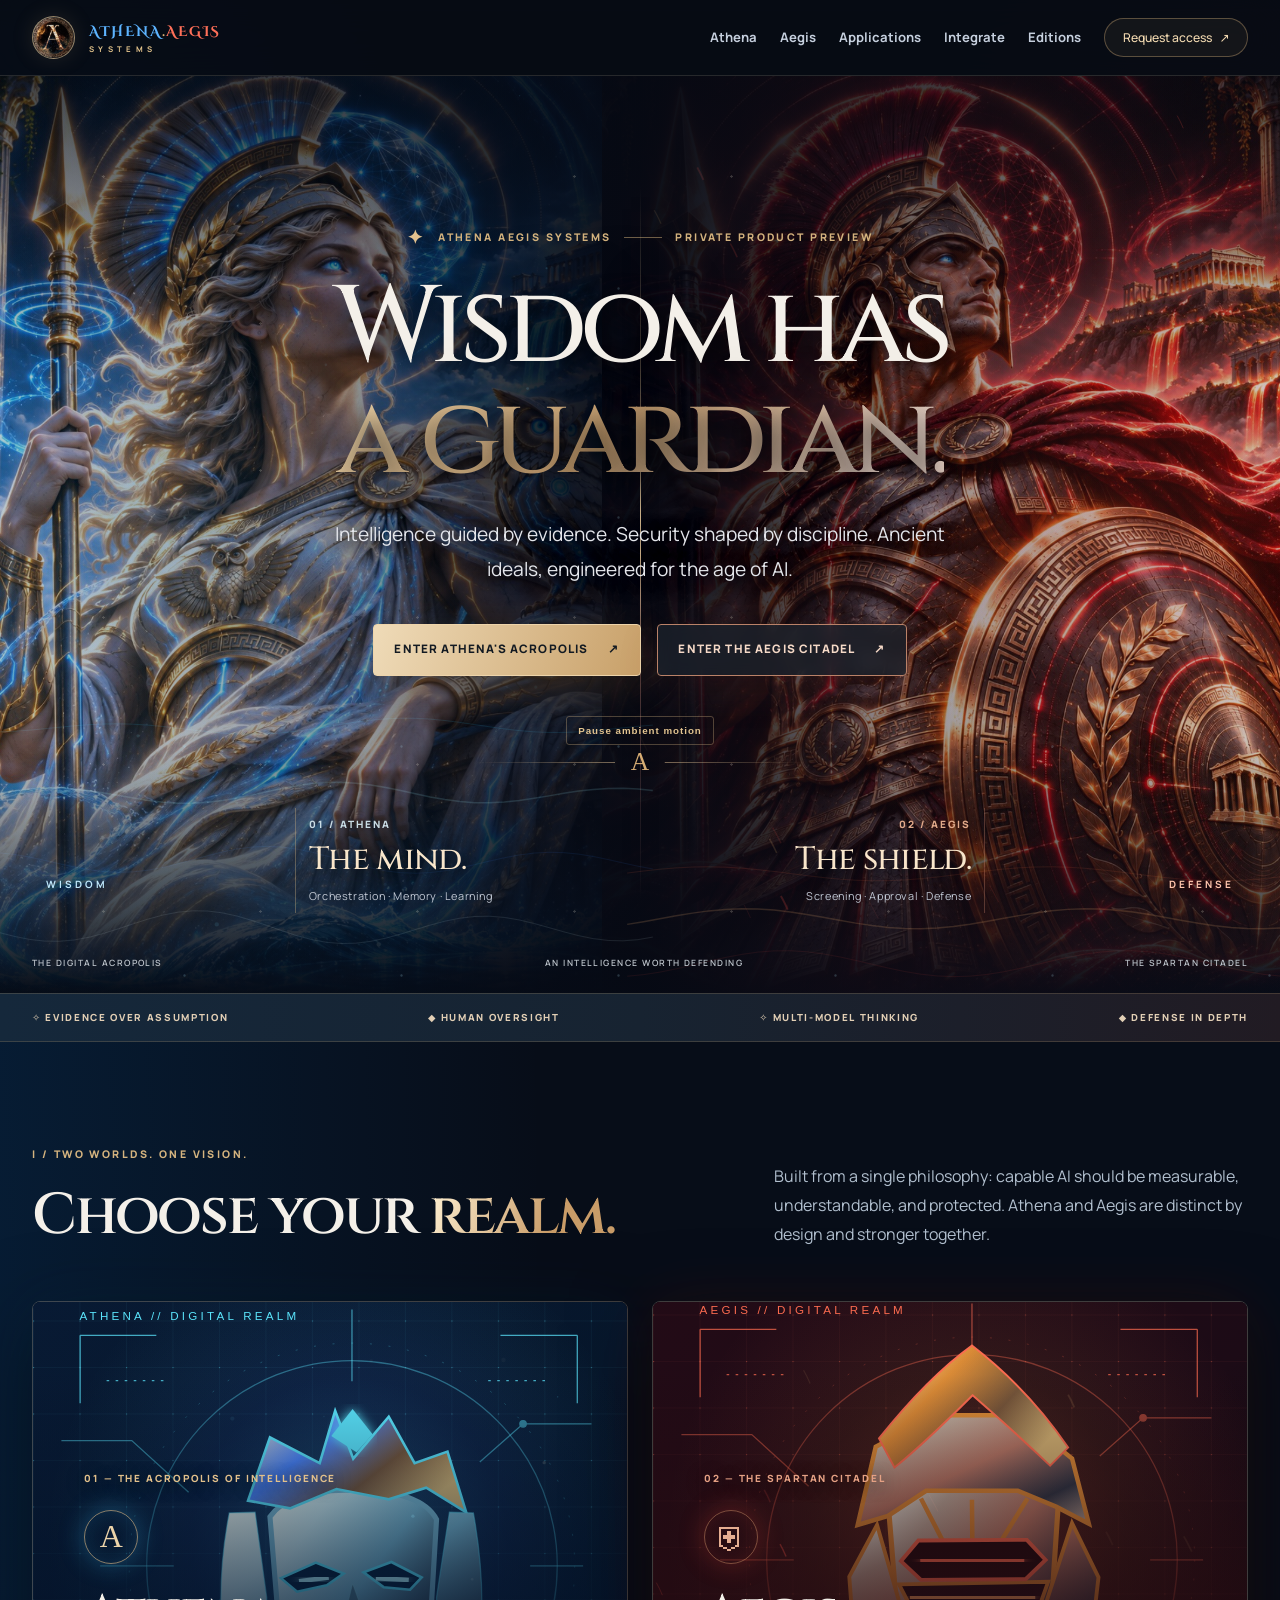
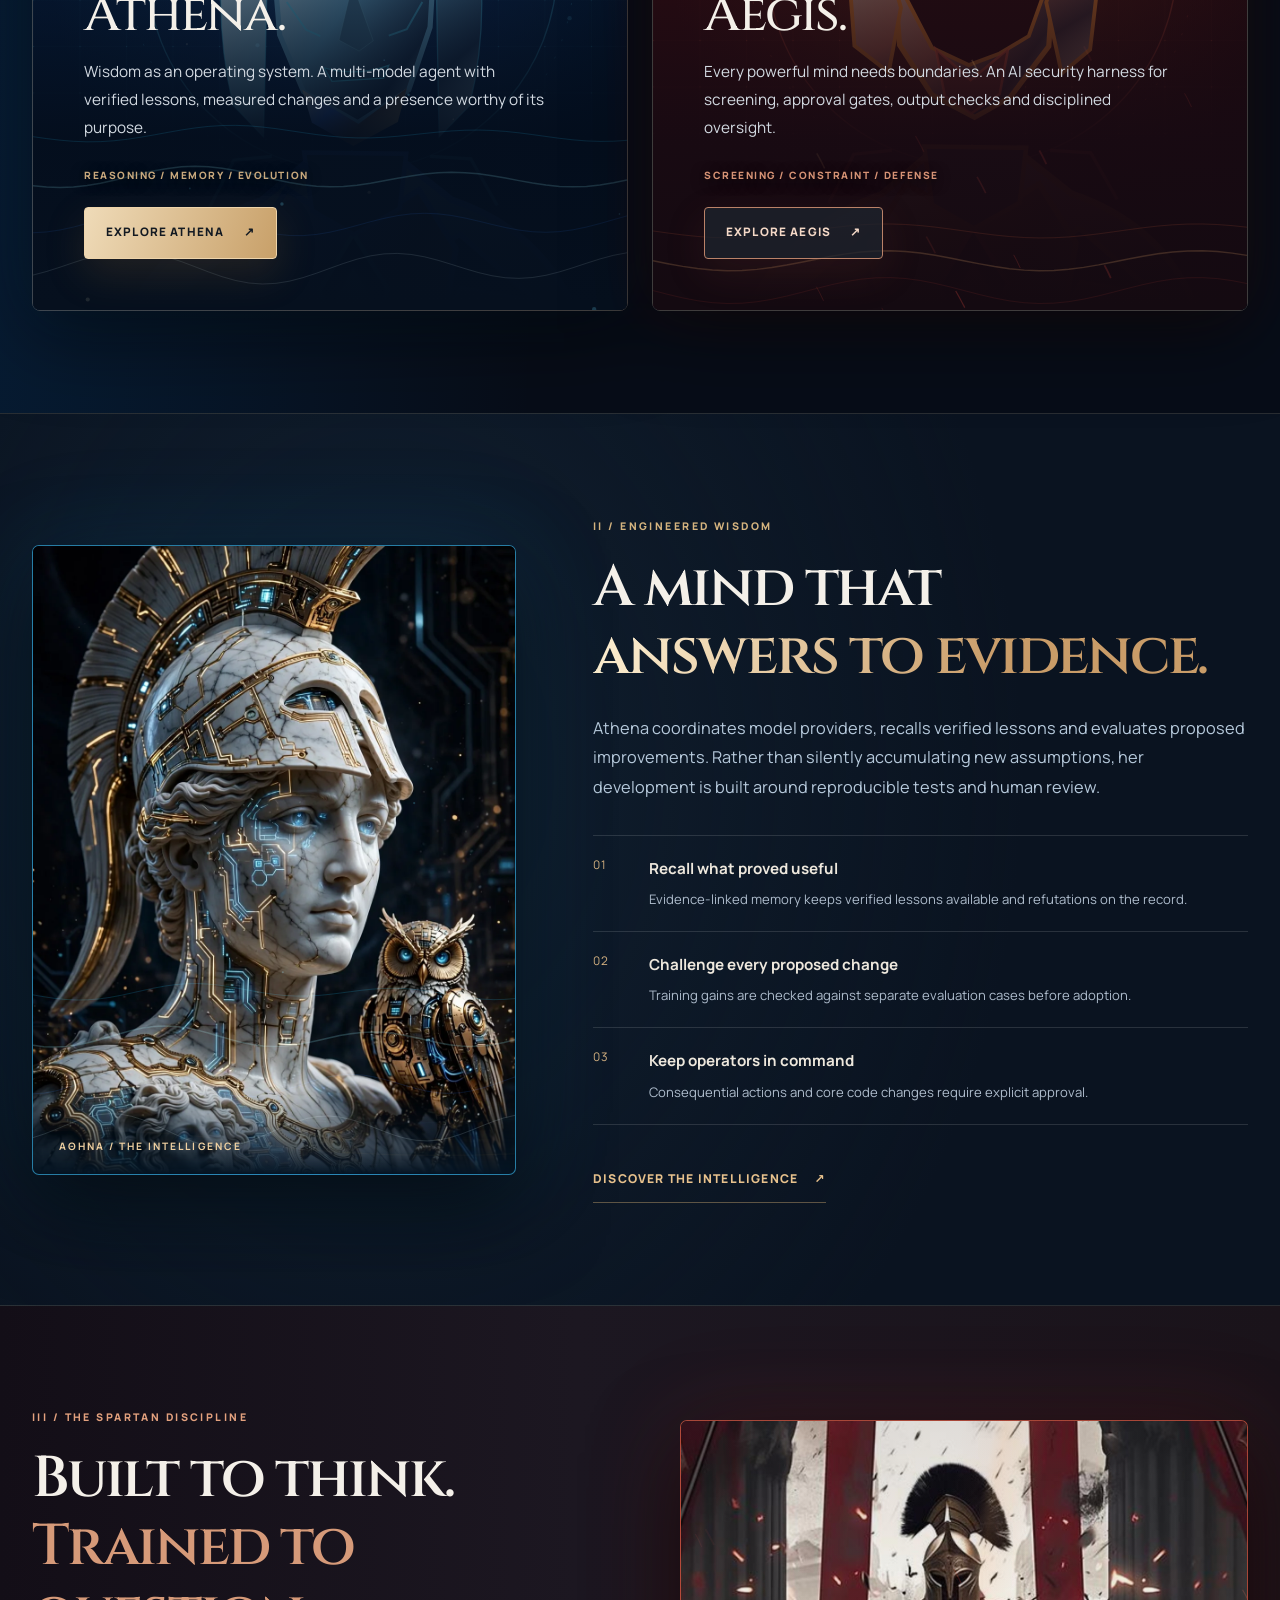
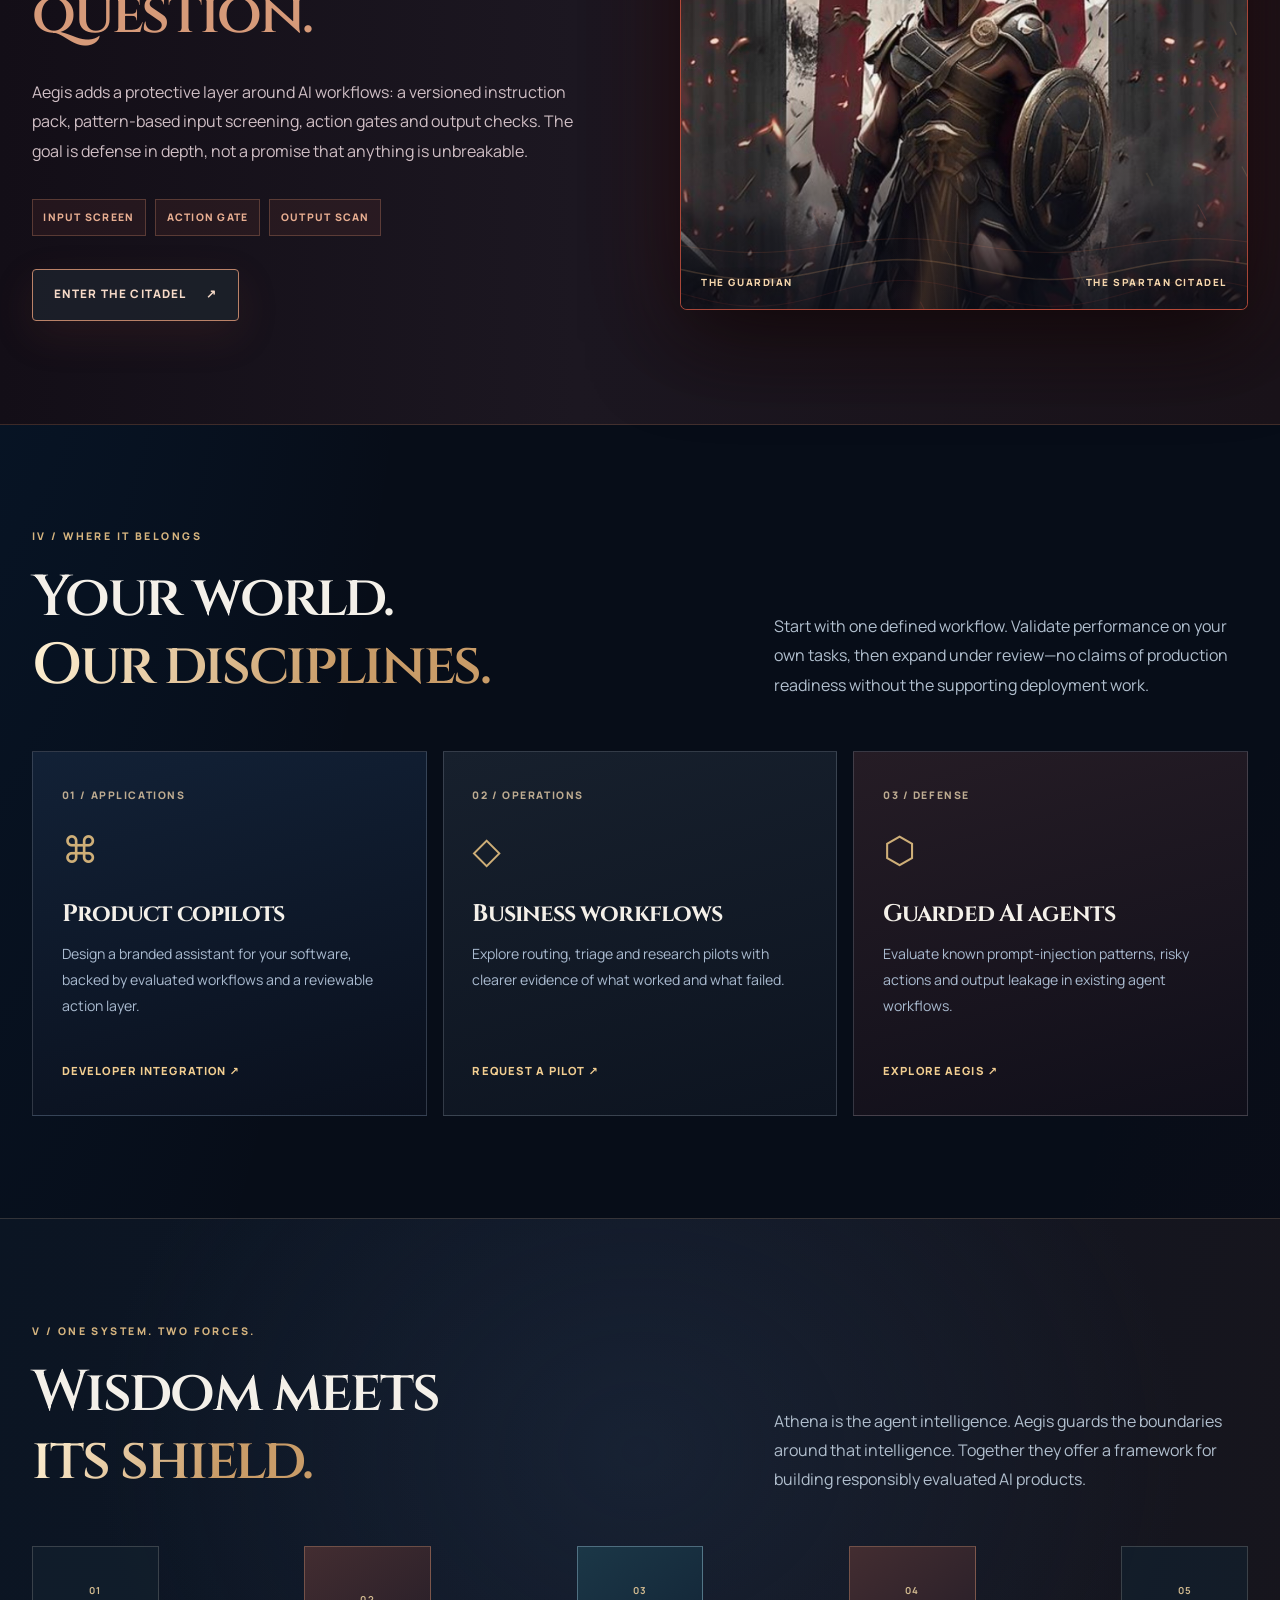
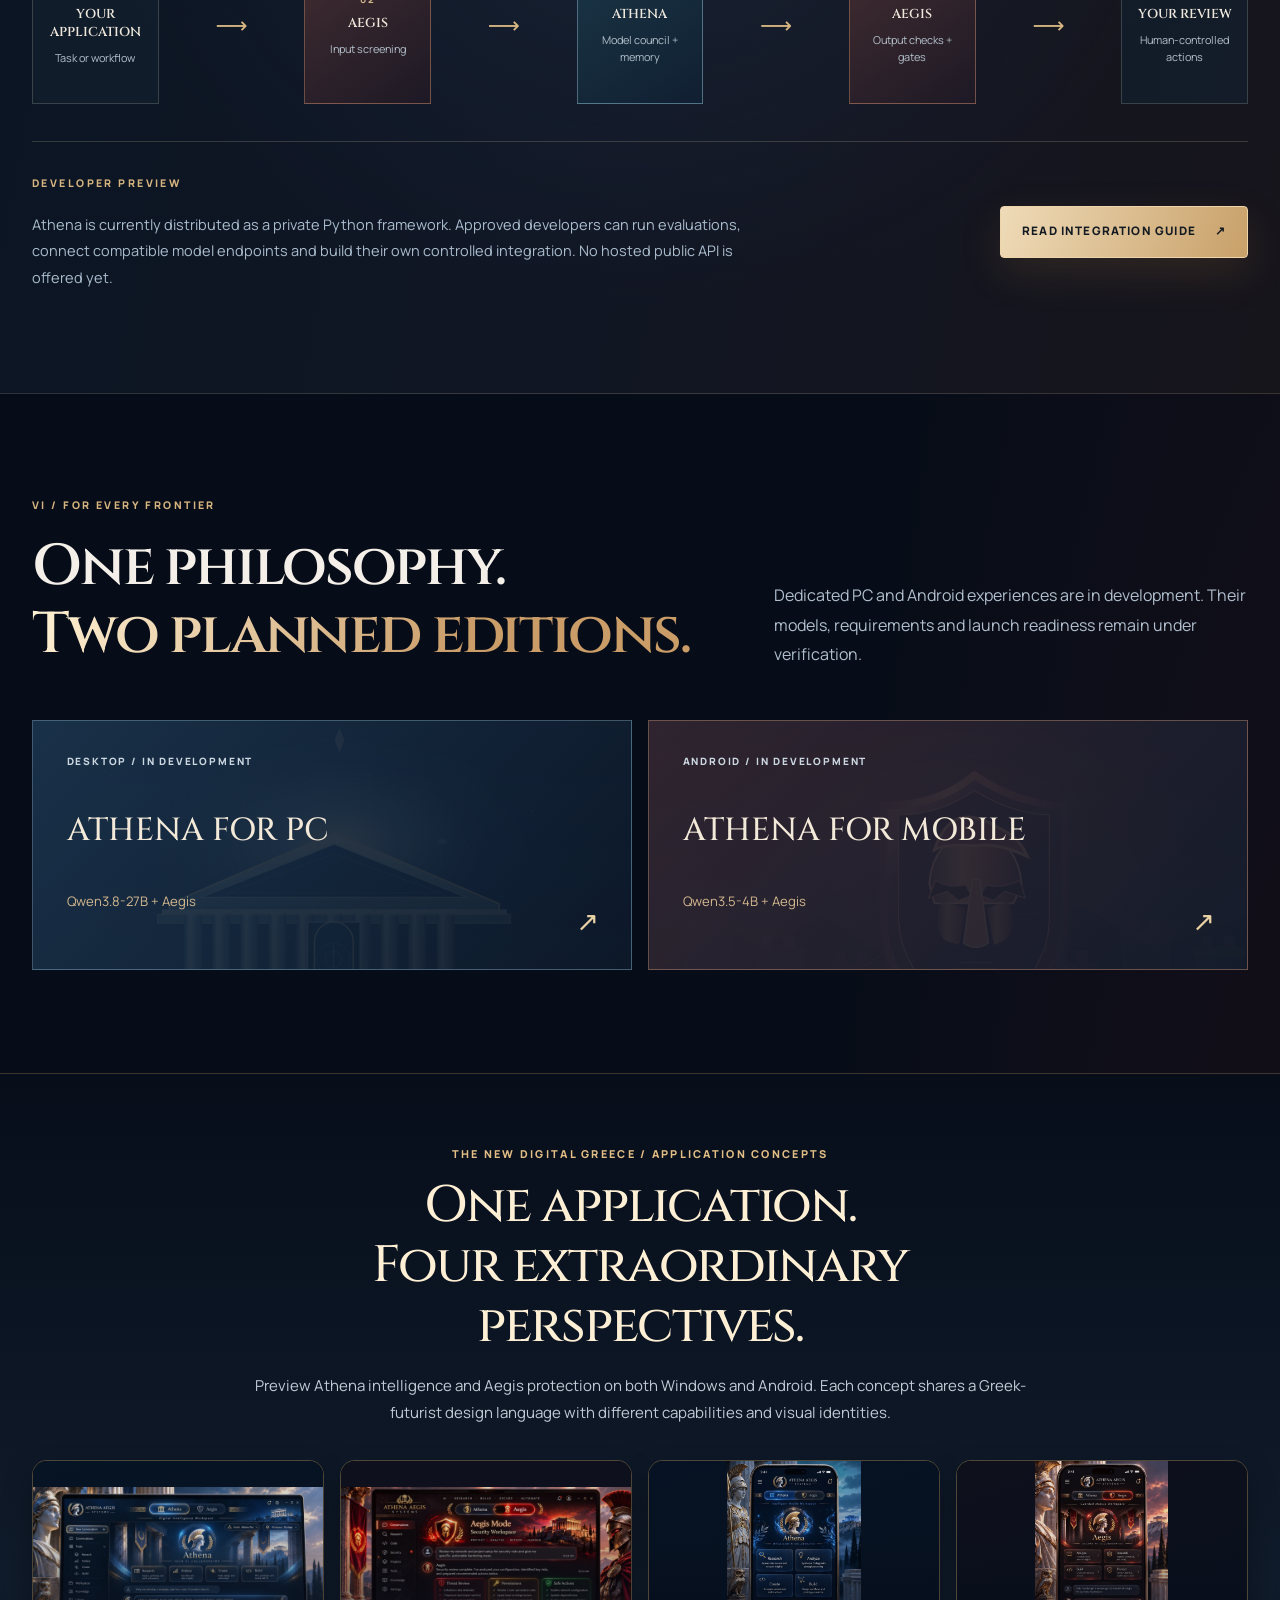
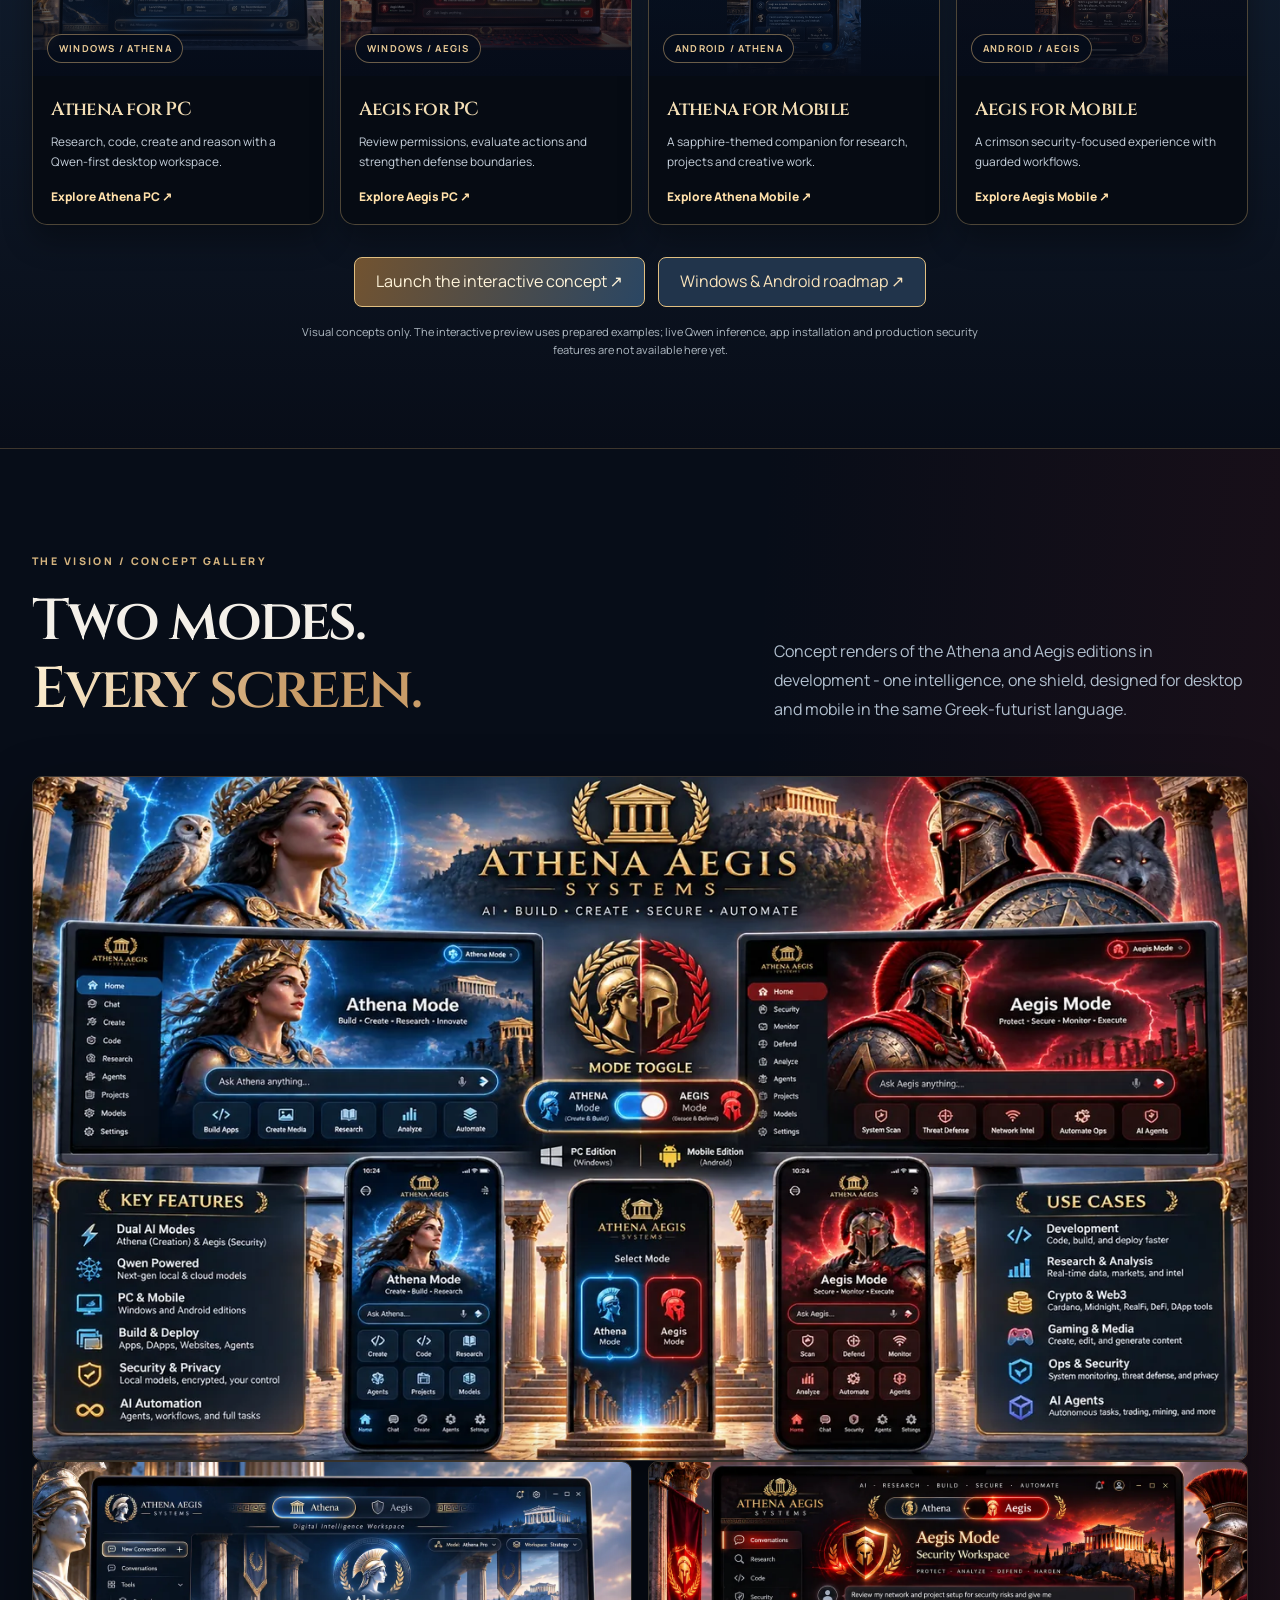
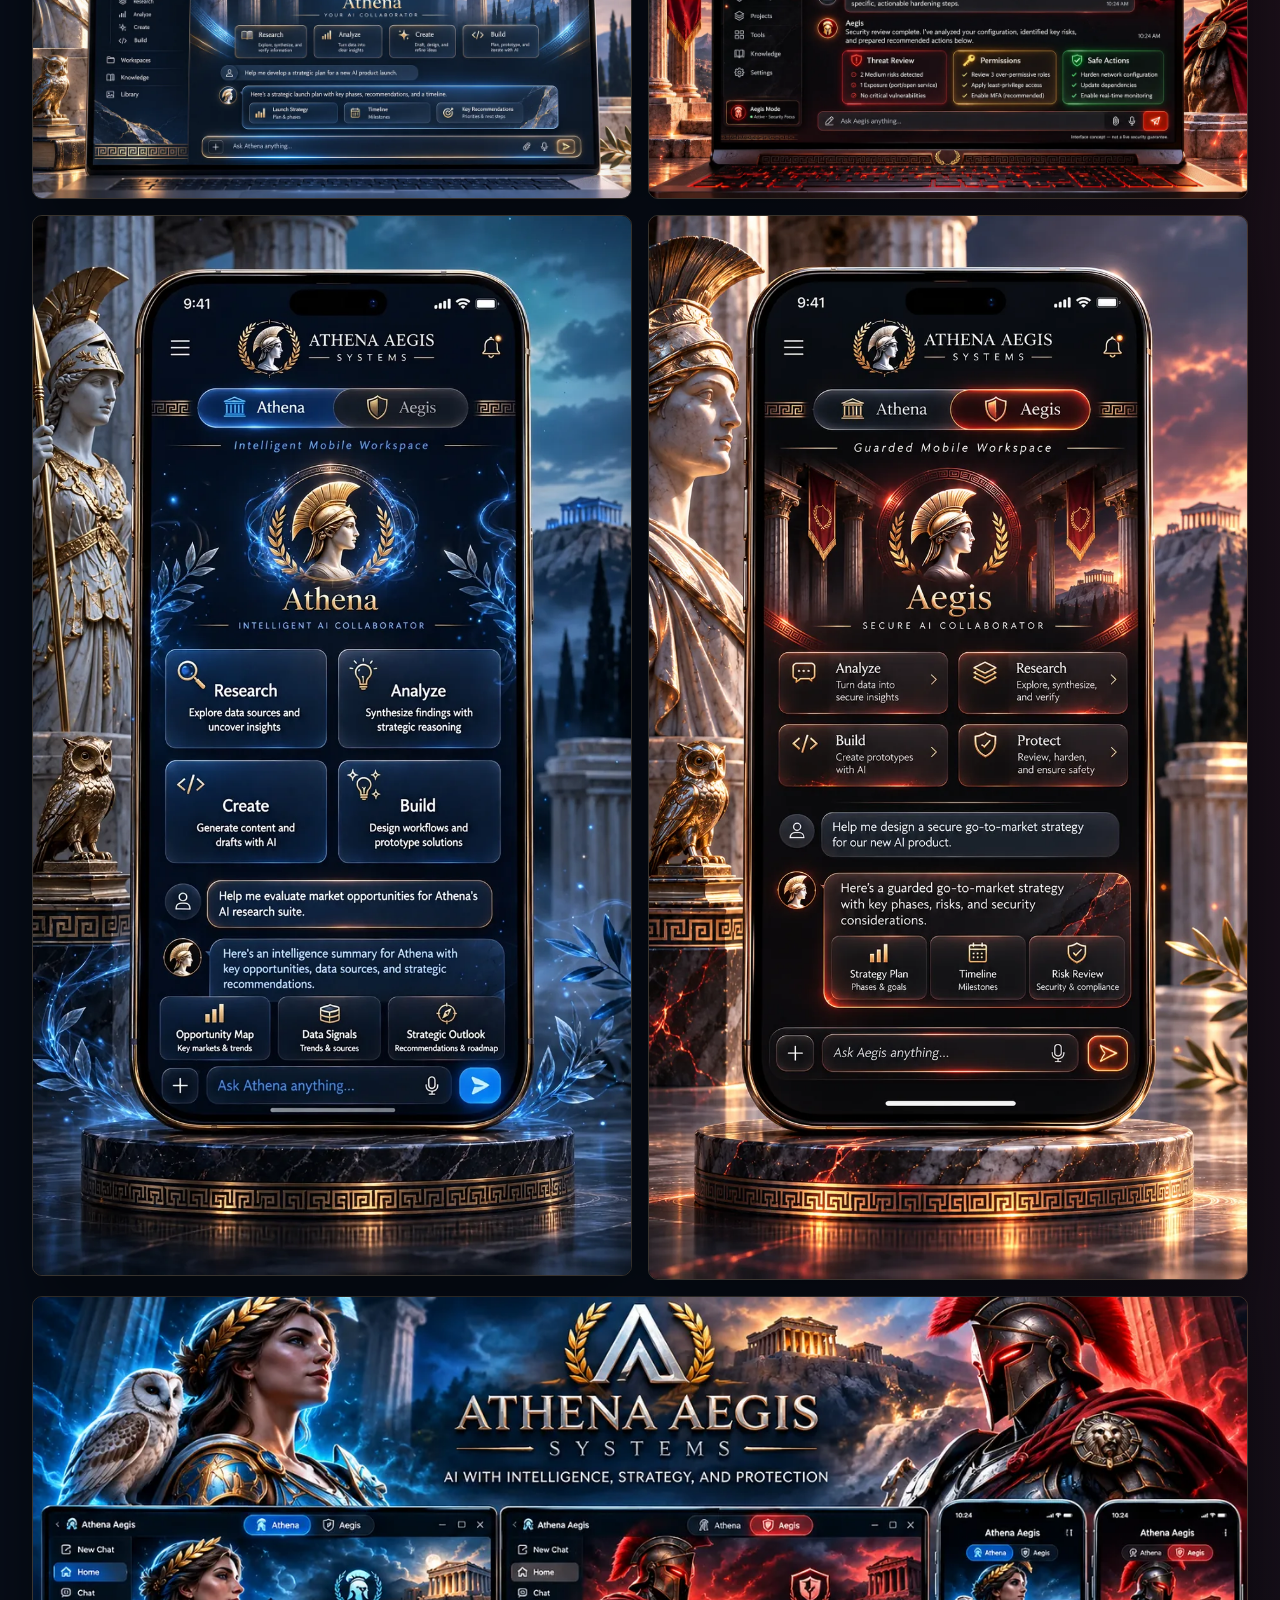
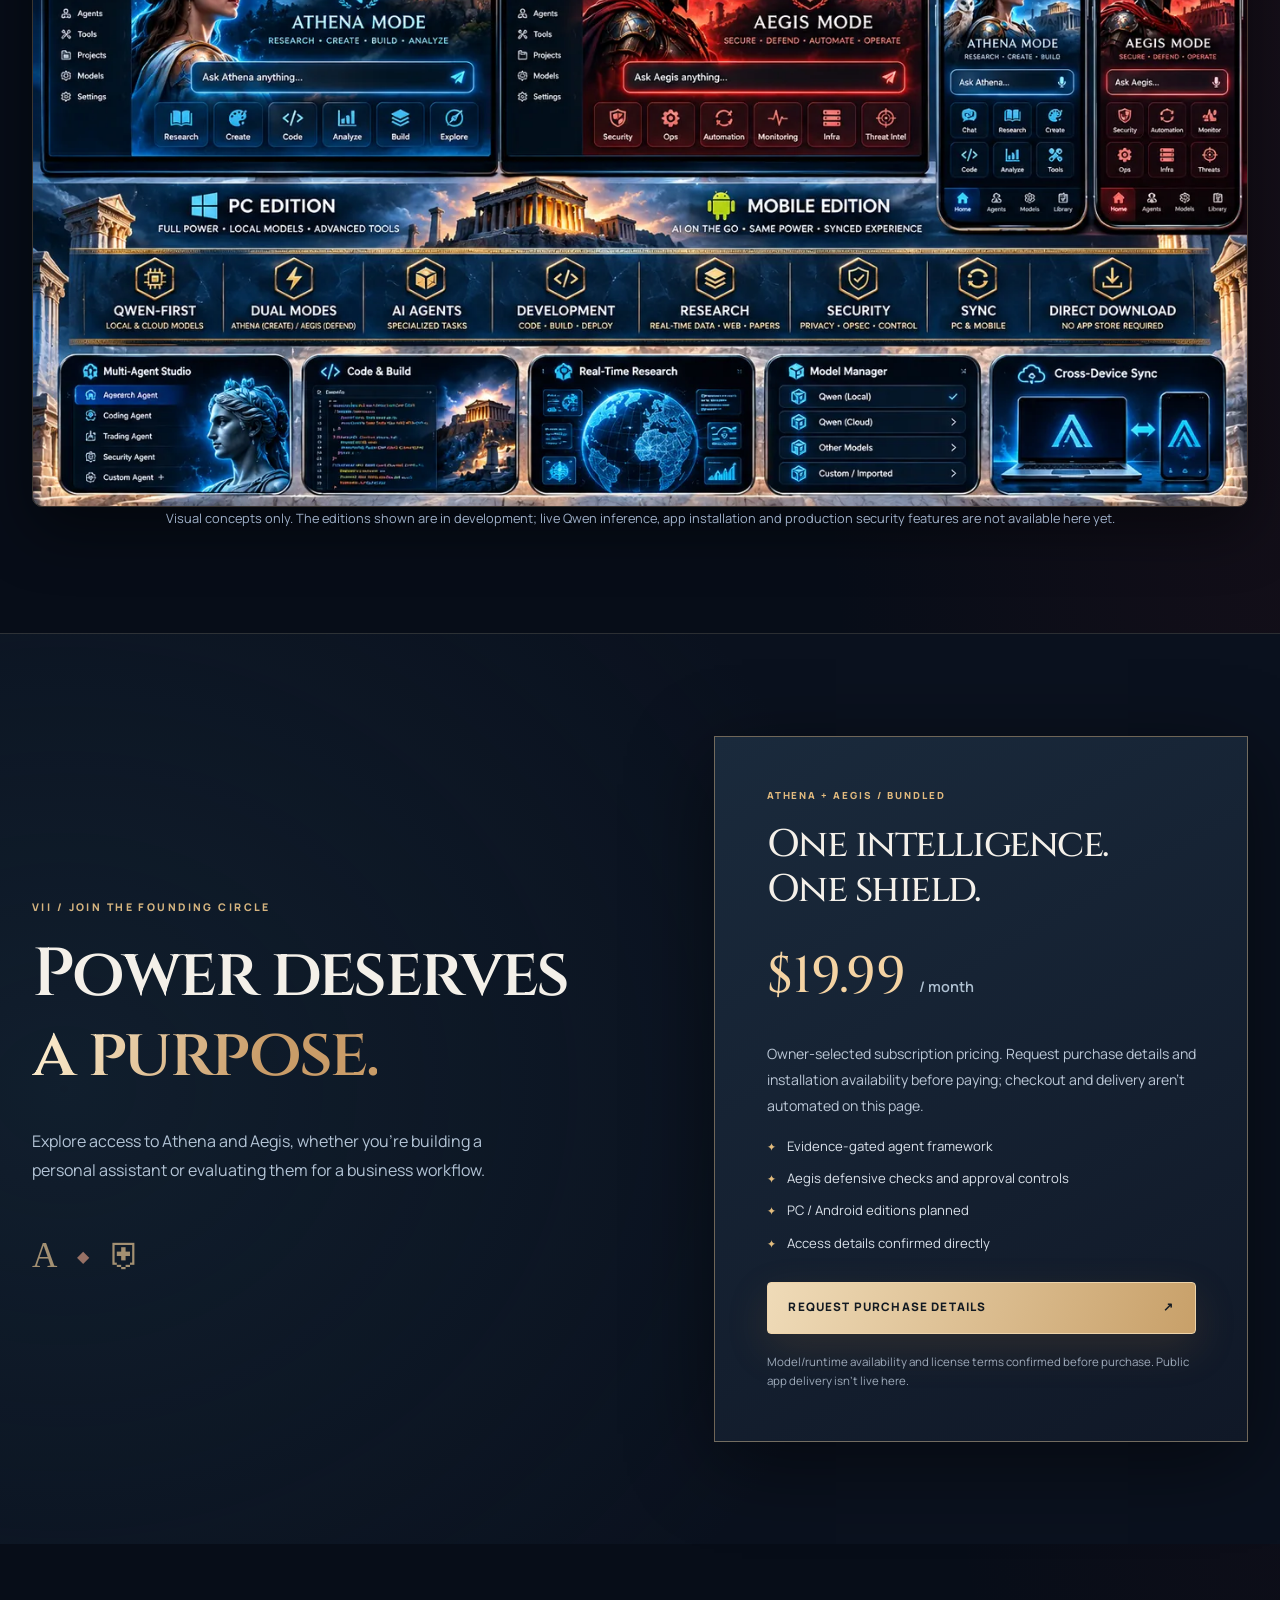
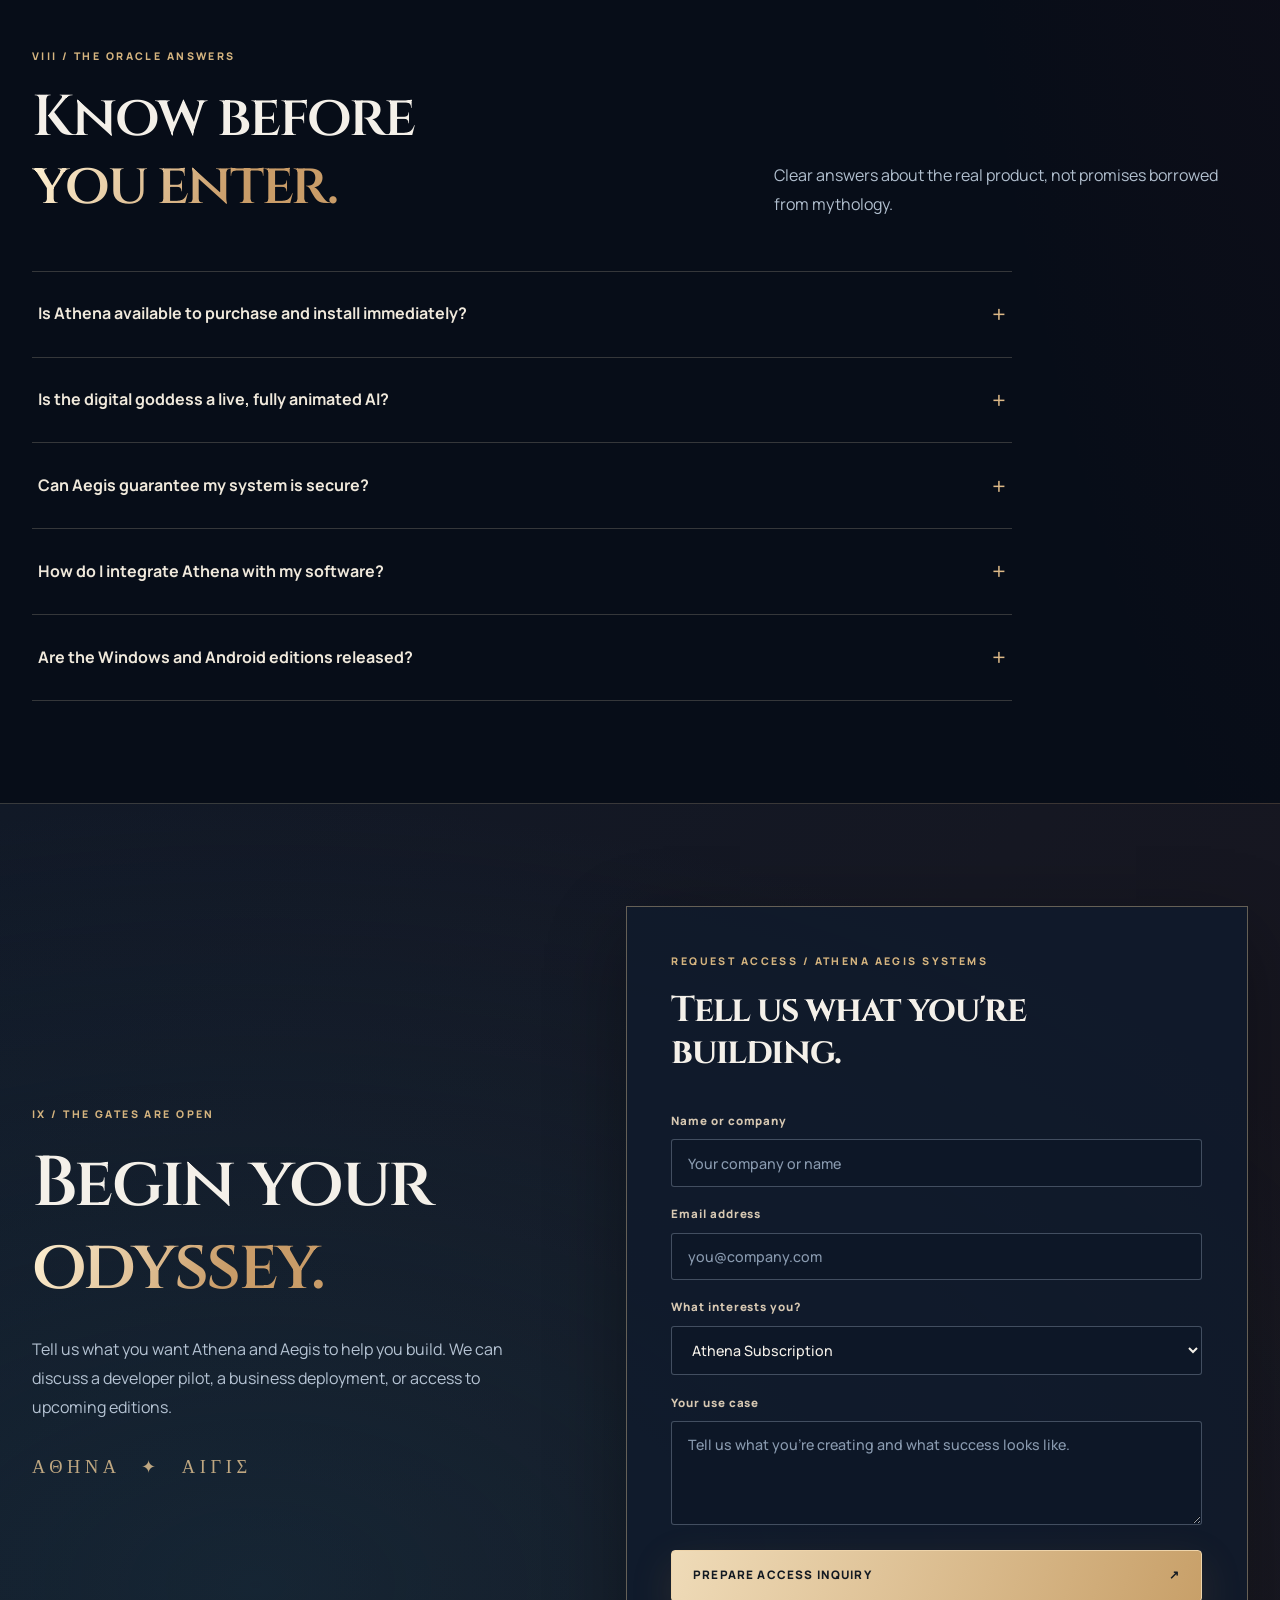
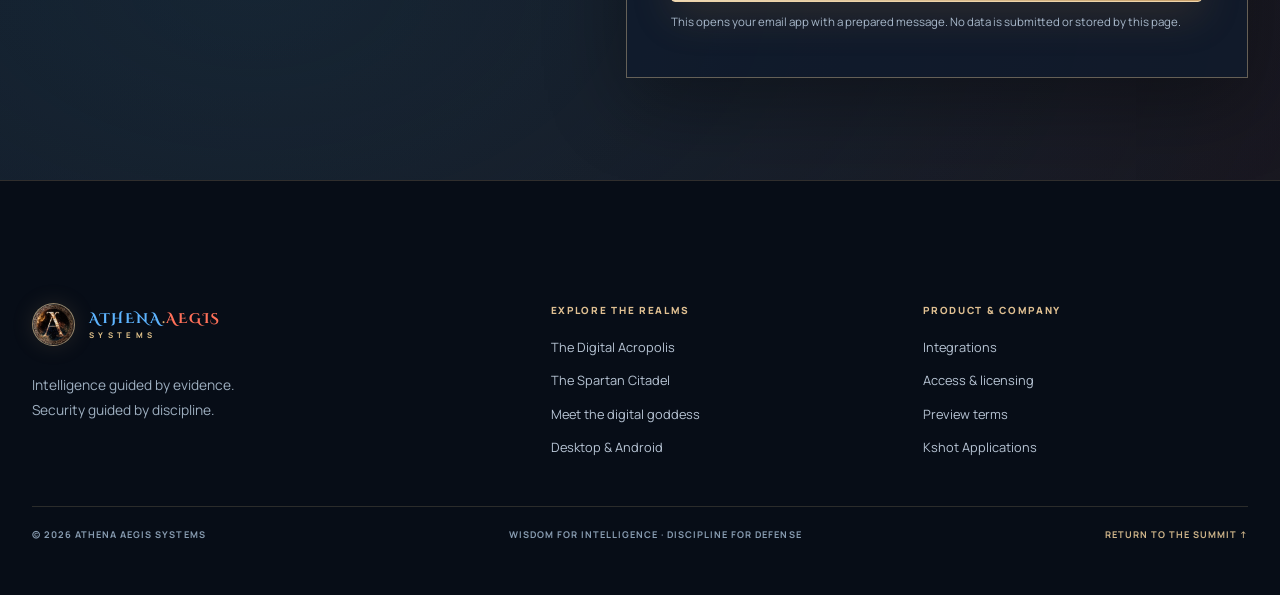
==== index.html @ 95c20da8 "Brand corrected per owner: his ornate golden-A medallion artwork is now the site symbol and favicon " ====
<!doctype html>
<html lang="en">
<head>
  <meta charset="utf-8">
  <meta name="viewport" content="width=device-width, initial-scale=1">
  <meta name="theme-color" content="#080e1a">
  <meta name="description" content="Athena Aegis Systems: evidence-driven AI intelligence meets defense-in-depth security. Explore the Digital Acropolis and Spartan Citadel, product integrations, editions and access.">
  <meta property="og:type" content="website">
  <meta property="og:title" content="Athena Aegis Systems — Wisdom Has a Guardian">
  <meta property="og:description" content="Enter the Digital Acropolis of intelligence and the Spartan Citadel of AI security. Two forces. One responsible AI system.">
  <meta property="og:image" content="https://athenaaegissystems.com/assets/athena-aegis-share-card.webp">
  <meta property="og:image:width" content="1200"><meta property="og:image:height" content="630">
  <meta name="twitter:card" content="summary_large_image">
  <title>Athena Aegis Systems — Wisdom Has a Guardian</title>
  <link rel="icon" type="image/png" href="./assets/emblem.png">
  <link rel="preload" href="./assets/athena-canon.jpg" as="image" type="image/jpeg">
  <link rel="preload" href="./assets/aegis-canon.jpg" as="image" type="image/jpeg">
  <link rel="preconnect" href="https://fonts.googleapis.com">
  <link rel="preconnect" href="https://fonts.gstatic.com" crossorigin>
  <link href="https://fonts.googleapis.com/css2?family=Cinzel+Decorative:wght@700&family=Cinzel:wght@400;500;600;700&family=Manrope:wght@400;500;600;700;800&display=swap" rel="stylesheet">
  <link rel="stylesheet" href="./styles.css">
  <link rel="stylesheet" href="./worlds.css">
  <link rel="stylesheet" href="./guardian.css">
  <link rel="stylesheet" href="./living-realms.css">
  <link rel="stylesheet" href="./canonical-worlds.css">
  <script src="./app.js" defer></script>
  <script src="./worlds.js" defer></script>
  <script src="./living-realms.js" defer></script>
  <link rel="canonical" href="https://athenaaegissystems.com/">
  <meta property="og:url" content="https://athenaaegissystems.com/">
  <meta property="og:site_name" content="Athena Aegis Systems">
  <meta name="twitter:card" content="summary_large_image">
  <link rel="stylesheet" href="./showcase-marketing.css">
  <link rel="stylesheet" href="./sol-gallery.css">
</head>
<body class="world-site home-world">
  <a class="skip-link" href="#main">Skip to content</a>
  <div class="site-sky" aria-hidden="true"></div>

  <header class="site-header world-header" id="top">
    <div class="shell nav-wrap">
      <a class="brand world-brand" href="./index.html" aria-label="Athena Aegis Systems home">
        <span class="brand-symbol" aria-hidden="true"><img src="./assets/emblem.webp" alt="" width="34" height="34"></span>
        <span class="brand-lockup"><b><span class="wm-athena">ATHENA</span><span class="brand-dot">.</span><span class="wm-aegis">AEGIS</span></b><small class="wm-systems">SYSTEMS</small></span>
      </a>
      <button class="nav-toggle" type="button" aria-expanded="false" aria-controls="primary-nav" aria-label="Open navigation"><span></span><span></span><span></span></button>
      <nav class="primary-nav" id="primary-nav" aria-label="Primary navigation">
        <a href="./athena.html">Athena</a>
        <a href="./aegis.html">Aegis</a>
        <a href="#solutions">Applications</a>
        <a href="./integration.html">Integrate</a>
        <a href="./editions.html">Editions</a>
        <a class="button button-sm button-outline" href="#contact">Request access <span aria-hidden="true">↗</span></a>
      </nav>
    </div>
  </header>

  <main id="main">
    <section class="threshold-hero" aria-labelledby="hero-title">
      <div class="threshold-half threshold-athena" aria-hidden="true"></div>
      <div class="threshold-half threshold-aegis" aria-hidden="true"></div>
      <div class="hero-constellation" aria-hidden="true"></div>
      <div class="elemental-seam" aria-hidden="true"><span>WISDOM</span><span>DEFENSE</span></div>
      <canvas class="realm-canvas threshold-canvas" data-realm="duality" aria-hidden="true"></canvas>
      <div class="shell threshold-inner">
        <p class="world-kicker world-kicker-center"><span class="kicker-diamond" aria-hidden="true">✦</span> ATHENA AEGIS SYSTEMS <span class="kicker-divider"></span> PRIVATE PRODUCT PREVIEW</p>
        <h1 id="hero-title">Wisdom has<br><em>a guardian.</em></h1>
        <p class="threshold-lede">Intelligence guided by evidence. Security shaped by discipline. Ancient ideals, engineered for the age of AI.</p>
        <div class="threshold-actions">
          <a class="world-button world-button-gold" href="./athena.html">Enter Athena's Acropolis <span aria-hidden="true">↗</span></a>
          <a class="world-button world-button-iron" href="./aegis.html">Enter the Aegis Citadel <span aria-hidden="true">↗</span></a>
        </div>
        <button id="world-motion-toggle" class="world-motion-toggle" type="button" aria-pressed="false">Pause ambient motion</button>
        <div class="threshold-divider" aria-hidden="true"><span></span><i>Α</i><span></span></div>
        <div class="hero-duality" aria-label="Athena and Aegis">
          <div><span class="duality-mark">01 / ATHENA</span><b>The mind.</b><small>Orchestration · Memory · Learning</small></div>
          <div><span class="duality-mark bronze">02 / AEGIS</span><b>The shield.</b><small>Screening · Approval · Defense</small></div>
        </div>
      </div>
      <div class="hero-bottomline shell" aria-hidden="true"><span>THE DIGITAL ACROPOLIS</span><span>AN INTELLIGENCE WORTH DEFENDING</span><span>THE SPARTAN CITADEL</span></div>
    </section>

    <div class="world-ticker" aria-label="Design principles">
      <div class="shell"><span>✧ EVIDENCE OVER ASSUMPTION</span><span>◆ HUMAN OVERSIGHT</span><span>✧ MULTI-MODEL THINKING</span><span>◆ DEFENSE IN DEPTH</span></div>
    </div>

    <section class="world-section shell" id="why" aria-labelledby="worlds-title">
      <div class="world-section-head reveal">
        <div><p class="world-kicker">I / TWO WORLDS. ONE VISION.</p><h2 id="worlds-title">Choose your <em>realm.</em></h2></div>
        <p>Built from a single philosophy: capable AI should be measurable, understandable, and protected. Athena and Aegis are distinct by design and stronger together.</p>
      </div>
      <div class="realm-grid">
        <article class="realm-card realm-card-athena reveal">
          <div class="realm-card-scene" aria-hidden="true"></div>
          <img class="realm-card-athena-portrait" src="./assets/athena-cybernetic.svg" width="1122" height="1402" alt="" role="presentation" loading="lazy" decoding="async">
          <canvas class="realm-canvas realm-card-canvas" data-realm="water" aria-hidden="true"></canvas>
          <div class="realm-card-content">
            <span class="realm-index">01 — THE ACROPOLIS OF INTELLIGENCE</span>
            <div class="realm-card-symbol">Α</div>
            <h3>Athena.</h3>
            <p>Wisdom as an operating system. A multi-model agent with verified lessons, measured changes and a presence worthy of its purpose.</p>
            <span class="realm-qualities">REASONING / MEMORY / EVOLUTION</span>
            <a class="world-button world-button-gold" href="./athena.html">Explore Athena <span aria-hidden="true">↗</span></a>
          </div>
        </article>
        <article class="realm-card realm-card-aegis reveal">
          <div class="realm-card-scene" aria-hidden="true"></div>
          <canvas class="realm-canvas realm-card-canvas" data-realm="fire" aria-hidden="true"></canvas>
          <picture class="realm-card-warrior" aria-hidden="true">
            <source srcset="./assets/aegis-cybernetic.svg" type="image/svg+xml">
            <img src="./assets/aegis-cybernetic.svg" width="1122" height="1402" alt="" role="presentation" loading="lazy" decoding="async">
          </picture>
          <div class="realm-card-content">
            <span class="realm-index">02 — THE SPARTAN CITADEL</span>
            <div class="realm-card-symbol shield-symbol">⛨</div>
            <h3>Aegis.</h3>
            <p>Every powerful mind needs boundaries. An AI security harness for screening, approval gates, output checks and disciplined oversight.</p>
            <span class="realm-qualities">SCREENING / CONSTRAINT / DEFENSE</span>
            <a class="world-button world-button-iron" href="./aegis.html">Explore Aegis <span aria-hidden="true">↗</span></a>
          </div>
        </article>
      </div>
    </section>

    <section class="world-section philosophy-section" id="how" aria-labelledby="philosophy-title">
      <div class="shell philosophy-layout">
        <div class="philosophy-art reveal" role="img" aria-label="The glowing statue of Athena in a futuristic Greek sanctuary">
          <div class="philosophy-art-disc" aria-hidden="true"></div>
          <canvas class="realm-canvas realm-portrait-canvas" data-realm="water" aria-hidden="true"></canvas>
          <img src="./assets/athena-goddess.webp" width="640" height="800" alt="Digital statue of Athena illuminated by sapphire light and classical golden armor" loading="lazy">
          <span class="art-caption">ΑΘΗΝΑ / THE INTELLIGENCE</span>
        </div>
        <div class="philosophy-copy reveal">
          <p class="world-kicker">II / ENGINEERED WISDOM</p>
          <h2 id="philosophy-title">A mind that<br><em>answers to evidence.</em></h2>
          <p>Athena coordinates model providers, recalls verified lessons and evaluates proposed improvements. Rather than silently accumulating new assumptions, her development is built around reproducible tests and human review.</p>
          <div class="principles">
            <div><span>01</span><div><strong>Recall what proved useful</strong><p>Evidence-linked memory keeps verified lessons available and refutations on the record.</p></div></div>
            <div><span>02</span><div><strong>Challenge every proposed change</strong><p>Training gains are checked against separate evaluation cases before adoption.</p></div></div>
            <div><span>03</span><div><strong>Keep operators in command</strong><p>Consequential actions and core code changes require explicit approval.</p></div></div>
          </div>
          <a class="world-text-link" href="./athena.html">Discover the intelligence <span aria-hidden="true">↗</span></a>
        </div>
      </div>
    </section>

    <section class="world-section citadel-teaser" id="security" aria-labelledby="citadel-title">
      <div class="shell citadel-teaser-layout">
        <div class="reveal"><p class="world-kicker bronze">III / THE SPARTAN DISCIPLINE</p><h2 id="citadel-title">Built to think.<br><em>Trained to question.</em></h2><p>Aegis adds a protective layer around AI workflows: a versioned instruction pack, pattern-based input screening, action gates and output checks. The goal is defense in depth, not a promise that anything is unbreakable.</p><div class="citadel-badges"><span>INPUT SCREEN</span><span>ACTION GATE</span><span>OUTPUT SCAN</span></div><a class="world-button world-button-iron" href="./aegis.html">Enter the Citadel <span aria-hidden="true">↗</span></a></div>
        <div class="citadel-art citadel-art-warrior reveal" role="img" aria-label="A Spartan guardian in dark bronze armor stands among columns and red banners">
          <picture aria-hidden="true">
            <source srcset="./assets/aegis-spartan-patrol.jpg" type="image/jpeg">
            <img src="./assets/aegis-spartan-patrol.jpg" width="1295" height="1536" alt="" role="presentation" loading="lazy" decoding="async">
          </picture>
          <canvas class="realm-canvas realm-portrait-canvas" data-realm="fire" aria-hidden="true"></canvas>
          <div class="citadel-guardian-caption" aria-hidden="true"><span>THE GUARDIAN</span><span>THE SPARTAN CITADEL</span></div>
        </div>
      </div>
    </section>

    <section class="world-section shell" id="solutions" aria-labelledby="solutions-title">
      <div class="world-section-head reveal"><div><p class="world-kicker">IV / WHERE IT BELONGS</p><h2 id="solutions-title">Your world.<br><em>Our disciplines.</em></h2></div><p>Start with one defined workflow. Validate performance on your own tasks, then expand under review—no claims of production readiness without the supporting deployment work.</p></div>
      <div class="world-use-grid">
        <article class="use-portal reveal"><span class="portal-num">01 / APPLICATIONS</span><span class="portal-glyph">⌘</span><h3>Product copilots</h3><p>Design a branded assistant for your software, backed by evaluated workflows and a reviewable action layer.</p><a href="./integration.html">Developer integration <span aria-hidden="true">↗</span></a></article>
        <article class="use-portal reveal"><span class="portal-num">02 / OPERATIONS</span><span class="portal-glyph">◇</span><h3>Business workflows</h3><p>Explore routing, triage and research pilots with clearer evidence of what worked and what failed.</p><a href="#contact">Request a pilot <span aria-hidden="true">↗</span></a></article>
        <article class="use-portal reveal"><span class="portal-num">03 / DEFENSE</span><span class="portal-glyph">⬡</span><h3>Guarded AI agents</h3><p>Evaluate known prompt-injection patterns, risky actions and output leakage in existing agent workflows.</p><a href="./aegis.html">Explore Aegis <span aria-hidden="true">↗</span></a></article>
      </div>
    </section>

    <section class="world-section system-section" id="integrate" aria-labelledby="system-title">
      <div class="shell">
        <div class="world-section-head reveal"><div><p class="world-kicker">V / ONE SYSTEM. TWO FORCES.</p><h2 id="system-title">Wisdom meets<br><em>its shield.</em></h2></div><p>Athena is the agent intelligence. Aegis guards the boundaries around that intelligence. Together they offer a framework for building responsibly evaluated AI products.</p></div>
        <div class="system-pipeline reveal" role="img" aria-label="A task passes through Aegis input screening, Athena model coordination, Aegis output review and operator approval">
          <div class="pipeline-step"><span>01</span><strong>YOUR APPLICATION</strong><small>Task or workflow</small></div>
          <div class="pipeline-arrow" aria-hidden="true">⟶</div>
          <div class="pipeline-step pipeline-aegis"><span>02</span><strong>AEGIS</strong><small>Input screening</small></div>
          <div class="pipeline-arrow" aria-hidden="true">⟶</div>
          <div class="pipeline-step pipeline-athena"><span>03</span><strong>ATHENA</strong><small>Model council + memory</small></div>
          <div class="pipeline-arrow" aria-hidden="true">⟶</div>
          <div class="pipeline-step pipeline-aegis"><span>04</span><strong>AEGIS</strong><small>Output checks + gates</small></div>
          <div class="pipeline-arrow" aria-hidden="true">⟶</div>
          <div class="pipeline-step"><span>05</span><strong>YOUR REVIEW</strong><small>Human-controlled actions</small></div>
        </div>
        <div class="system-bottom reveal"><div><p class="world-kicker">DEVELOPER PREVIEW</p><p>Athena is currently distributed as a private Python framework. Approved developers can run evaluations, connect compatible model endpoints and build their own controlled integration. No hosted public API is offered yet.</p></div><a href="./integration.html" class="world-button world-button-gold">Read integration guide <span aria-hidden="true">↗</span></a></div>
      </div>
    </section>

    <section class="world-section shell editions-world" id="platforms" aria-labelledby="editions-title">
      <div class="world-section-head reveal"><div><p class="world-kicker">VI / FOR EVERY FRONTIER</p><h2 id="editions-title">One philosophy.<br><em>Two planned editions.</em></h2></div><p>Dedicated PC and Android experiences are in development. Their models, requirements and launch readiness remain under verification.</p></div>
      <div class="edition-portal-grid">
        <a class="edition-portal reveal" href="./editions.html#desktop"><span>DESKTOP / IN DEVELOPMENT</span><strong>ATHENA FOR PC</strong><small>Qwen3.8-27B + Aegis</small><i aria-hidden="true">↗</i></a>
        <a class="edition-portal reveal" href="./editions.html#mobile"><span>ANDROID / IN DEVELOPMENT</span><strong>ATHENA FOR MOBILE</strong><small>Qwen3.5-4B + Aegis</small><i aria-hidden="true">↗</i></a>
      </div>
    </section>

    <section class="mode-marketing" id="app-showcase" aria-labelledby="app-showcase-heading">
  <div class="shell">
    <div class="mode-header">
      <p class="mode-kicker">THE NEW DIGITAL GREECE / APPLICATION CONCEPTS</p>
      <h2 id="app-showcase-heading">One application.<br>Four extraordinary perspectives.</h2>
      <p>Preview Athena intelligence and Aegis protection on both Windows and Android. Each concept shares a Greek-futurist design language with different capabilities and visual identities.</p>
    </div>
    <div class="mode-gallery">
      <article class="mode-card"><div class="mode-visual athena-pc" role="img" aria-label="Illustrated blue cybernetic Athena in a digital Greek sanctuary"><span>WINDOWS / ATHENA</span></div><div class="mode-details"><h3>Athena for PC</h3><p>Research, code, create and reason with a Qwen-first desktop workspace.</p><a href="./terminal-preview.html?device=desktop&amp;mode=athena">Explore Athena PC ↗</a></div></article>
      <article class="mode-card"><div class="mode-visual aegis-pc" role="img" aria-label="Illustrated crimson cybernetic Aegis Spartan guardian"><span>WINDOWS / AEGIS</span></div><div class="mode-details"><h3>Aegis for PC</h3><p>Review permissions, evaluate actions and strengthen defense boundaries.</p><a href="./terminal-preview.html?device=desktop&amp;mode=aegis">Explore Aegis PC ↗</a></div></article>
      <article class="mode-card"><div class="mode-visual athena-mobile" role="img" aria-label="Artistic portrait of Athena used for an Android edition concept"><span>ANDROID / ATHENA</span></div><div class="mode-details"><h3>Athena for Mobile</h3><p>A sapphire-themed companion for research, projects and creative work.</p><a href="./terminal-preview.html?device=mobile&amp;mode=athena">Explore Athena Mobile ↗</a></div></article>
      <article class="mode-card"><div class="mode-visual aegis-mobile" role="img" aria-label="Artistic Spartan guardian used for an Android edition concept"><span>ANDROID / AEGIS</span></div><div class="mode-details"><h3>Aegis for Mobile</h3><p>A crimson security-focused experience with guarded workflows.</p><a href="./terminal-preview.html?device=mobile&amp;mode=aegis">Explore Aegis Mobile ↗</a></div></article>
    </div>
    <div class="mode-footer"><a href="./terminal-preview.html">Launch the interactive concept ↗</a><a href="./editions.html">Windows &amp; Android roadmap ↗</a></div>
    <p class="mode-fineprint">Visual concepts only. The interactive preview uses prepared examples; live Qwen inference, app installation and production security features are not available here yet.</p>
  </div>
</section>

    <section class="world-section shell sol-gallery" id="vision" aria-labelledby="vision-title">
      <div class="world-section-head reveal">
        <div><p class="world-kicker">THE VISION / CONCEPT GALLERY</p><h2 id="vision-title">Two modes.<br><em>Every screen.</em></h2></div>
        <p>Concept renders of the Athena and Aegis editions in development - one intelligence, one shield, designed for desktop and mobile in the same Greek-futurist language.</p>
      </div>
      <figure class="sol-figure sol-figure-wide reveal"><img src="./assets/four-modes-marketing-banner.webp" alt="Athena Aegis Systems concept banner: Athena Mode and Aegis Mode across desktop monitors and phones, with key features and use cases" width="1400" height="788" loading="lazy" decoding="async"></figure>
      <div class="sol-row">
        <figure class="sol-figure reveal"><img src="./assets/athena-pc-concept.webp" alt="Athena desktop workspace concept on a laptop: Digital Intelligence Workspace with Research, Analyze, Create and Build" width="1400" height="788" loading="lazy" decoding="async"></figure>
        <figure class="sol-figure reveal"><img src="./assets/aegis-pc-concept.webp" alt="Aegis Mode security workspace concept on a laptop: threat review, permissions and safe actions" width="1400" height="788" loading="lazy" decoding="async"></figure>
      </div>
      <div class="sol-row">
        <figure class="sol-figure reveal"><img src="./assets/athena-mobile-concept.webp" alt="Athena intelligent mobile workspace concept on a phone beside her statue and golden owl: Research, Analyze, Create and Build" width="941" height="1666" loading="lazy" decoding="async"></figure>
        <figure class="sol-figure reveal"><img src="./assets/aegis-mobile-concept.webp" alt="Aegis guarded mobile workspace concept on a phone: Analyze, Research, Build and Protect" width="941" height="1672" loading="lazy" decoding="async"></figure>
      </div>
      <figure class="sol-figure sol-figure-wide reveal"><img src="./assets/desktop-mobile-feature-explainer.webp" alt="Athena Aegis Systems concept explainer: PC and mobile editions with Qwen-first dual modes, AI agents, development, research, security, sync and direct download" width="1400" height="933" loading="lazy" decoding="async"></figure>
      <p class="sol-fineprint">Visual concepts only. The editions shown are in development; live Qwen inference, app installation and production security features are not available here yet.</p>
    </section>

    <section class="world-section purchase-world" id="pricing" aria-labelledby="access-title">
      <div class="shell purchase-layout">
        <div class="reveal"><p class="world-kicker">VII / JOIN THE FOUNDING CIRCLE</p><h2 id="access-title">Power deserves<br><em>a purpose.</em></h2><p>Explore access to Athena and Aegis, whether you're building a personal assistant or evaluating them for a business workflow.</p><div class="purchase-seal" aria-hidden="true">Α<span>◆</span>⛨</div></div>
        <div class="purchase-card reveal"><span class="purchase-label">ATHENA + AEGIS / BUNDLED</span><h3>One intelligence.<br>One shield.</h3><p class="purchase-price">$19.99 <small>/ month</small></p><p>Owner-selected subscription pricing. Request purchase details and installation availability before paying; checkout and delivery aren't automated on this page.</p><ul><li>Evidence-gated agent framework</li><li>Aegis defensive checks and approval controls</li><li>PC / Android editions planned</li><li>Access details confirmed directly</li></ul><a class="world-button world-button-gold" href="#contact" data-plan="Athena Subscription">Request purchase details <span aria-hidden="true">↗</span></a><small>Model/runtime availability and license terms confirmed before purchase. Public app delivery isn't live here.</small></div>
      </div>
    </section>

    <section class="world-section shell questions-world" id="faq" aria-labelledby="faq-title">
      <div class="world-section-head reveal"><div><p class="world-kicker">VIII / THE ORACLE ANSWERS</p><h2 id="faq-title">Know before<br><em>you enter.</em></h2></div><p>Clear answers about the real product, not promises borrowed from mythology.</p></div>
      <div class="world-faq reveal">
        <details><summary>Is Athena available to purchase and install immediately?<span aria-hidden="true">+</span></summary><p>The Python framework is in private developer preview. The owner has selected a $19.99 monthly subscription price; this site provides an inquiry path, not self-service checkout or instant downloads. Confirm readiness, terms and a verified payment method before purchasing.</p></details>
        <details><summary>Is the digital goddess a live, fully animated AI?<span aria-hidden="true">+</span></summary><p>The current web character is an animated visual portrait with an optional browser-spoken introduction. It is not a rigged 3D person or live conversation. Muse is working on a separate voice upgrade.</p></details>
        <details><summary>Can Aegis guarantee my system is secure?<span aria-hidden="true">+</span></summary><p>No. Aegis is defense in depth: pattern screens, instruction boundaries, action gates and output checks. No security tool should be described as invulnerable or a replacement for architecture and independent testing.</p></details>
        <details><summary>How do I integrate Athena with my software?<span aria-hidden="true">+</span></summary><p>Approved pilots use the private Python package and command-line interface with compatible providers. A public hosted API, automatic deployment, and production integrations are not generally available yet. <a href="./integration.html">Read the developer guide</a>.</p></details>
        <details><summary>Are the Windows and Android editions released?<span aria-hidden="true">+</span></summary><p>Both are being developed. The PC plan uses Qwen3.8-27B and Aegis; the Android plan uses Qwen3.5-4B and Aegis. Hardware requirements, installer delivery, and direct-download packaging and model distribution must be verified first.</p></details>
      </div>
    </section>

    <section class="world-section contact-world" id="contact" aria-labelledby="contact-title">
      <div class="shell contact-world-layout">
        <div class="reveal"><p class="world-kicker">IX / THE GATES ARE OPEN</p><h2 id="contact-title">Begin your<br><em>odyssey.</em></h2><p>Tell us what you want Athena and Aegis to help you build. We can discuss a developer pilot, a business deployment, or access to upcoming editions.</p><div class="contact-motif" aria-hidden="true">ΑΘΗΝΑ <span>✦</span> ΑΙΓΙΣ</div></div>
        <div class="world-form-card reveal">
          <p class="world-kicker">REQUEST ACCESS / ATHENA AEGIS SYSTEMS</p><h3>Tell us what you're building.</h3>
          <form id="inquiry-form">
            <label for="inquiry-name">Name or company</label><input id="inquiry-name" name="name" type="text" maxlength="120" placeholder="Your company or name" autocomplete="organization" required>
            <label for="inquiry-email">Email address</label><input id="inquiry-email" name="email" type="email" maxlength="160" placeholder="you@company.com" autocomplete="email" required>
            <label for="inquiry-plan">What interests you?</label>
            <select id="inquiry-plan" name="plan"><option value="Athena Subscription">Athena Subscription</option><option value="Business Pilot">Business Pilot</option><option value="Developer">Developer Preview</option><option value="Aegis Security">Aegis Security</option><option value="Desktop Edition">Athena for PC</option><option value="Android Edition">Athena for Android</option></select>
            <label for="inquiry-message">Your use case</label><textarea id="inquiry-message" name="message" maxlength="1400" rows="4" placeholder="Tell us what you're creating and what success looks like." required></textarea>
            <button class="world-button world-button-gold world-submit" type="submit">Prepare access inquiry <span aria-hidden="true">↗</span></button>
            <p id="inquiry-feedback" aria-live="polite" class="world-form-note">This opens your email app with a prepared message. No data is submitted or stored by this page.</p>
          </form>
        </div>
      </div>
    </section>
  </main>

  <footer class="site-footer world-footer">
    <div class="shell world-footer-top">
      <div><a class="brand world-brand" href="./index.html"><span class="brand-symbol" aria-hidden="true"><img src="./assets/emblem.webp" alt="" width="34" height="34"></span><span class="brand-lockup"><b><span class="wm-athena">ATHENA</span><span class="brand-dot">.</span><span class="wm-aegis">AEGIS</span></b><small class="wm-systems">SYSTEMS</small></span></a><p>Intelligence guided by evidence.<br>Security guided by discipline.</p></div>
      <div><span>EXPLORE THE REALMS</span><a href="./athena.html">The Digital Acropolis</a><a href="./aegis.html">The Spartan Citadel</a><a href="./experience.html">Meet the digital goddess</a><a href="./editions.html">Desktop &amp; Android</a></div>
      <div><span>PRODUCT &amp; COMPANY</span><a href="./integration.html">Integrations</a><a href="#pricing">Access &amp; licensing</a><a href="./legal.html">Preview terms</a><a href="https://kshot.tech" target="_blank" rel="noopener noreferrer">Kshot Applications</a></div>
    </div>
    <div class="shell world-footer-bottom"><span>© <span id="year">2026</span> ATHENA AEGIS SYSTEMS</span><span>WISDOM FOR INTELLIGENCE · DISCIPLINE FOR DEFENSE</span><a href="#top">RETURN TO THE SUMMIT ↑</a></div>
  </footer>
</body>
</html>
---- styles.css ----
/* ATHENA — Intelligence With Receipts. Site styles.
   Design language (from index.html): deep-space navy #070b12, marble
   whites, gold #f2c14e and circuit blue #4da3ff accents; Manrope for
   display type, DM Sans for body. */

:root {
  --bg: #070b12;
  --bg-2: #0b111d;
  --panel: #0e1626;
  --panel-2: #111c31;
  --line: rgba(148, 178, 255, 0.14);
  --line-strong: rgba(148, 178, 255, 0.28);
  --text: #eef3fd;
  --muted: #9fb0cc;
  --faint: #64769a;
  --gold: #f2c14e;
  --blue: #4da3ff;
  --blue-soft: #8fc1ff;
  --radius: 18px;
  --font-display: "Manrope", system-ui, sans-serif;
  --font-body: "DM Sans", system-ui, sans-serif;
}

* { box-sizing: border-box; }
html { scroll-behavior: smooth; }
body {
  margin: 0;
  background: var(--bg);
  color: var(--text);
  font-family: var(--font-body);
  font-size: 17px;
  line-height: 1.6;
  overflow-x: hidden;
}
img { max-width: 100%; display: block; }
a { color: var(--blue-soft); }
h1, h2, h3 { font-family: var(--font-display); line-height: 1.08; margin: 0; }
h2 { font-size: clamp(2rem, 4.4vw, 3.2rem); font-weight: 800; letter-spacing: -0.02em; }
h3 { font-size: 1.3rem; font-weight: 700; }
p { margin: 0; }

.shell { width: min(1200px, 100% - 3rem); margin-inline: auto; }
.section { padding: 6.5rem 0 4.5rem; }
.skip-link {
  position: absolute; left: 1rem; top: -4rem; z-index: 60;
  background: var(--gold); color: #161006; padding: 0.6rem 1rem;
  border-radius: 10px; font-weight: 700; transition: top 0.2s;
}
.skip-link:focus { top: 1rem; }

.ambient {
  position: fixed; width: 55vw; height: 55vw; border-radius: 50%;
  filter: blur(120px); opacity: 0.16; pointer-events: none; z-index: 0;
}
.ambient-left { background: #1d4ed8; top: -18vw; left: -20vw; }
.ambient-right { background: #b8860b; bottom: -24vw; right: -22vw; }

/* ---------- header / nav ---------- */
.site-header {
  position: sticky; top: 0; z-index: 50;
  background: rgba(7, 11, 18, 0.82); backdrop-filter: blur(14px);
  border-bottom: 1px solid var(--line);
}
.nav-wrap { display: flex; align-items: center; justify-content: space-between; padding: 0.9rem 0; }
.brand { display: inline-flex; align-items: center; gap: 0.55rem; text-decoration: none; color: var(--text); }
.brand-symbol {
  font-family: var(--font-display); font-weight: 800; font-size: 1.3rem;
  color: #0a0f18; background: linear-gradient(135deg, var(--gold), var(--blue));
  width: 2.1rem; height: 2.1rem; display: grid; place-items: center; border-radius: 9px;
}
.brand-name { font-family: var(--font-display); font-weight: 800; letter-spacing: 0.14em; font-size: 1.05rem; }
.brand-dot { color: var(--gold); }
.primary-nav { display: flex; align-items: center; gap: 1.7rem; }
.primary-nav a { color: var(--muted); text-decoration: none; font-size: 0.95rem; font-weight: 500; }
.primary-nav a:hover { color: var(--text); }
.nav-toggle { display: none; background: none; border: 0; cursor: pointer; padding: 0.5rem; }
.nav-toggle span { display: block; width: 22px; height: 2px; background: var(--text); margin: 5px 0; border-radius: 2px; }

/* ---------- buttons ---------- */
.button {
  display: inline-flex; align-items: center; gap: 0.45rem;
  font-family: var(--font-display); font-weight: 700; font-size: 0.98rem;
  padding: 0.85rem 1.5rem; border-radius: 999px; text-decoration: none;
  border: 1px solid transparent; cursor: pointer; transition: transform 0.15s, box-shadow 0.15s, background 0.15s;
}
.button:hover { transform: translateY(-1px); }
.button-primary { background: linear-gradient(120deg, var(--gold), #e8a33d); color: #1a1204; box-shadow: 0 8px 30px rgba(242, 193, 78, 0.25); }
.button-outline { border-color: var(--line-strong); color: var(--text); background: transparent; }
.button-quiet { background: var(--panel); color: var(--text); border-color: var(--line); }
.button-card { background: var(--panel-2); color: var(--text); border-color: var(--line-strong); width: 100%; justify-content: center; }
.button-sm { padding: 0.55rem 1.1rem; font-size: 0.9rem; }
.text-link { font-weight: 600; text-decoration: none; }
.text-link:hover { text-decoration: underline; }

/* ---------- hero ---------- */
.hero {
  display: grid; grid-template-columns: 1.05fr 0.95fr; gap: 3.5rem;
  align-items: center; padding: 4.5rem 0 5rem; position: relative; z-index: 1;
}
.eyebrow {
  display: flex; align-items: center; gap: 0.6rem; flex-wrap: wrap;
  font-size: 0.74rem; letter-spacing: 0.22em; font-weight: 700; color: var(--muted);
}
.status-pulse { width: 8px; height: 8px; border-radius: 50%; background: #34d399; box-shadow: 0 0 0 0 rgba(52, 211, 153, 0.5); animation: pulse 2.2s infinite; }
@keyframes pulse { 70% { box-shadow: 0 0 0 9px rgba(52, 211, 153, 0); } 100% { box-shadow: 0 0 0 0 rgba(52, 211, 153, 0); } }
.eyebrow-line { width: 44px; height: 1px; background: var(--line-strong); }
.hero h1 { font-size: clamp(3rem, 7vw, 5.4rem); font-weight: 800; letter-spacing: -0.03em; margin: 1.4rem 0 1.3rem; }
.hero h1 em, .contact-section h2 em {
  font-style: normal;
  background: linear-gradient(100deg, var(--gold) 10%, var(--blue-soft) 90%);
  -webkit-background-clip: text; background-clip: text; color: transparent;
}
.hero-lede { font-size: 1.22rem; color: var(--muted); max-width: 34rem; }
.hero-lede strong { color: var(--text); }
.hero-actions { display: flex; gap: 0.9rem; flex-wrap: wrap; margin: 2rem 0 2.4rem; }
.hero-proof { display: flex; gap: 0.9rem; align-items: flex-start; color: var(--muted); font-size: 0.95rem; max-width: 30rem; }
.hero-proof strong { display: block; color: var(--text); }
.proof-icon { color: var(--gold); font-size: 1.3rem; line-height: 1.2; }

.hero-visual { position: relative; }
.visual-aura {
  position: absolute; inset: 8% -6% -4% 8%; border-radius: 50%;
  background: radial-gradient(circle at 60% 30%, rgba(77, 163, 255, 0.35), rgba(242, 193, 78, 0.12) 55%, transparent 72%);
  filter: blur(28px);
}
.visual-frame {
  position: relative; border-radius: 26px; overflow: hidden;
  border: 1px solid var(--line-strong); aspect-ratio: 4 / 5;
  box-shadow: 0 40px 90px rgba(0, 0, 0, 0.55);
}
.visual-grid {
  position: absolute; inset: 0; z-index: 2; pointer-events: none; opacity: 0.35;
  background-image: linear-gradient(rgba(143, 193, 255, 0.13) 1px, transparent 1px), linear-gradient(90deg, rgba(143, 193, 255, 0.13) 1px, transparent 1px);
  background-size: 56px 56px;
  mask-image: radial-gradient(circle at 50% 42%, black 30%, transparent 78%);
}
.goddess-image { width: 100%; height: 100%; object-fit: cover; object-position: 50% 22%; }
.visual-vignette { position: absolute; inset: 0; background: linear-gradient(180deg, transparent 55%, rgba(7, 11, 18, 0.55)); }
.floating-tag {
  position: absolute; z-index: 3; background: rgba(9, 14, 24, 0.78); backdrop-filter: blur(8px);
  border: 1px solid var(--line-strong); border-radius: 12px; padding: 0.55rem 0.85rem;
  font-family: var(--font-display); font-size: 0.72rem; font-weight: 800; letter-spacing: 0.14em;
}
.floating-tag small { display: block; color: var(--muted); font-weight: 600; letter-spacing: 0.1em; margin-top: 0.15rem; }
.tag-top { top: 1.1rem; left: 1.1rem; }
.tag-bottom { bottom: 1.1rem; right: 1.1rem; display: flex; align-items: center; gap: 0.5rem; }
.tag-spark { color: var(--gold); }
.tag-orbit { width: 9px; height: 9px; border-radius: 50%; border: 2px solid var(--blue); display: inline-block; }
.visual-caption { display: flex; justify-content: space-between; margin-top: 0.9rem; color: var(--faint); font-size: 0.72rem; letter-spacing: 0.18em; font-weight: 600; }

/* ---------- ticker ---------- */
.ticker { border-block: 1px solid var(--line); background: var(--bg-2); position: relative; z-index: 1; }
.ticker-inner { display: flex; justify-content: space-between; gap: 1.5rem; flex-wrap: wrap; padding: 1.05rem 0; font-family: var(--font-display); font-size: 0.78rem; font-weight: 700; letter-spacing: 0.18em; color: var(--muted); }
.ticker-inner i { color: var(--gold); font-style: normal; margin-right: 0.4rem; }

/* ---------- sections ---------- */
.overline { font-size: 0.74rem; letter-spacing: 0.24em; font-weight: 700; color: var(--gold); margin-bottom: 1rem; }
.text-gradient { background: linear-gradient(100deg, var(--gold), var(--blue-soft)); -webkit-background-clip: text; background-clip: text; color: transparent; }
.section-intro { display: grid; grid-template-columns: 1.2fr 0.8fr; gap: 2.5rem; align-items: end; margin-bottom: 3rem; }
.section-lede { color: var(--muted); font-size: 1.08rem; }

.feature-grid { display: grid; grid-template-columns: repeat(2, 1fr); gap: 1.2rem; }
.feature-card { background: var(--panel); border: 1px solid var(--line); border-radius: var(--radius); padding: 1.8rem; }
.feature-card-large { grid-column: span 2; }
.feature-card p { color: var(--muted); margin-top: 0.6rem; }
.feature-head { display: flex; justify-content: space-between; align-items: center; margin-bottom: 1.1rem; }
.feature-icon { font-size: 1.5rem; color: var(--gold); }
.feature-index { color: var(--faint); font-family: var(--font-display); font-weight: 700; font-size: 0.85rem; }
.mini-score { margin-top: 1.4rem; background: var(--bg-2); border: 1px solid var(--line); border-radius: 12px; padding: 1rem 1.2rem; }
.score-label { display: flex; justify-content: space-between; font-size: 0.7rem; letter-spacing: 0.16em; color: var(--faint); font-weight: 700; }
.score-track { height: 6px; background: #1a2740; border-radius: 3px; margin: 0.7rem 0; overflow: hidden; }
.score-track span { display: block; height: 100%; width: 100%; background: linear-gradient(90deg, var(--blue), var(--gold)); border-radius: 3px; }
.score-result { font-size: 0.78rem; letter-spacing: 0.1em; font-weight: 700; color: var(--muted); display: flex; align-items: center; gap: 0.5rem; flex-wrap: wrap; }
.small-check { color: #0c1410; background: #34d399; width: 1.1rem; height: 1.1rem; border-radius: 50%; display: inline-grid; place-items: center; font-size: 0.7rem; }
.mock-label { color: var(--faint); border: 1px solid var(--line); padding: 0.1rem 0.45rem; border-radius: 999px; font-size: 0.64rem; }

.process-section, .integration-section { background: var(--bg-2); border-block: 1px solid var(--line); position: relative; z-index: 1; }
.process-lede { max-width: 38rem; margin-top: 1rem; }
.process-grid { display: grid; grid-template-columns: repeat(4, 1fr); gap: 1.2rem; margin-top: 3rem; position: relative; }
.process-line { position: absolute; top: 1.6rem; left: 4%; right: 4%; height: 1px; background: var(--line-strong); }
.process-step { position: relative; padding-top: 0.4rem; }
.step-number { font-family: var(--font-display); font-weight: 800; color: var(--faint); font-size: 0.85rem; display: block; }
.step-glyph { font-size: 1.7rem; color: var(--gold); display: block; margin: 0.7rem 0; background: var(--bg-2); width: fit-content; padding-right: 0.6rem; position: relative; }
.process-step p { color: var(--muted); font-size: 0.97rem; margin-top: 0.4rem; }
.note-bar { margin-top: 3rem; display: flex; gap: 1rem; flex-wrap: wrap; background: var(--panel); border: 1px solid var(--line); border-left: 3px solid var(--gold); border-radius: 12px; padding: 1.1rem 1.3rem; color: var(--muted); font-size: 0.95rem; }
.note-bar strong { color: var(--text); white-space: nowrap; }

/* ---------- solutions / tabs ---------- */
.solution-tabs { display: flex; gap: 0.6rem; flex-wrap: wrap; margin-bottom: 1.4rem; }
.solution-tab {
  font-family: var(--font-display); font-weight: 700; font-size: 0.95rem;
  background: var(--panel); color: var(--muted); border: 1px solid var(--line);
  padding: 0.65rem 1.3rem; border-radius: 999px; cursor: pointer;
}
.solution-tab.is-active { background: linear-gradient(120deg, var(--gold), #e8a33d); color: #1a1204; border-color: transparent; }
.solution-panel { display: none; grid-template-columns: 1fr 1fr; gap: 2.5rem; align-items: center; background: var(--panel); border: 1px solid var(--line); border-radius: var(--radius); padding: 2.4rem; }
.solution-panel.is-active { display: grid; }
.solution-panel p { color: var(--muted); margin: 0.7rem 0 1.2rem; }
.solution-graphic { background: #05080f; border: 1px solid var(--line); border-radius: 14px; padding: 1.3rem 1.4rem; font-family: ui-monospace, "SF Mono", Menlo, monospace; font-size: 0.86rem; display: grid; gap: 0.65rem; }
.terminal-title { color: var(--faint); font-size: 0.7rem; letter-spacing: 0.2em; margin-bottom: 0.4rem; }
.terminal-row { display: flex; align-items: center; gap: 0.7rem; color: var(--muted); }
.terminal-row i { color: var(--gold); font-style: normal; width: 1.4rem; }
.terminal-state { margin-left: auto; color: var(--blue-soft); font-size: 0.68rem; letter-spacing: 0.14em; border: 1px solid var(--line-strong); padding: 0.12rem 0.5rem; border-radius: 999px; }

/* ---------- integration ---------- */
.integration-layout { display: grid; grid-template-columns: 1fr 1.1fr; gap: 3rem; align-items: start; }
.integration-bullet { display: flex; gap: 1.1rem; margin-bottom: 1.6rem; }
.integration-bullet > span { font-family: var(--font-display); font-weight: 800; color: var(--gold); border: 1px solid var(--line-strong); border-radius: 10px; width: 2.4rem; height: 2.4rem; display: grid; place-items: center; flex: none; }
.integration-bullet p { color: var(--muted); font-size: 0.97rem; margin-top: 0.2rem; }
.code-window { background: #05080f; border: 1px solid var(--line-strong); border-radius: 16px; overflow: hidden; box-shadow: 0 30px 60px rgba(0, 0, 0, 0.4); }
.code-topbar { display: flex; align-items: center; gap: 1rem; padding: 0.8rem 1.1rem; border-bottom: 1px solid var(--line); color: var(--faint); font-size: 0.7rem; letter-spacing: 0.18em; font-weight: 700; }
.window-dots { display: inline-flex; gap: 6px; }
.window-dots i { width: 10px; height: 10px; border-radius: 50%; background: #26334f; }
.window-dots i:first-child { background: #7a4a3a; }
.window-dots i:nth-child(2) { background: #7a653a; }
.window-dots i:nth-child(3) { background: #3a7a52; }
.copy-button { margin-left: auto; background: var(--panel-2); color: var(--text); border: 1px solid var(--line-strong); border-radius: 8px; padding: 0.35rem 0.7rem; cursor: pointer; font-size: 0.78rem; font-family: var(--font-body); }
.code-window pre { margin: 0; padding: 1.3rem 1.4rem; overflow-x: auto; font-size: 0.88rem; line-height: 1.75; font-family: ui-monospace, "SF Mono", Menlo, monospace; color: #c9d8f5; }
.code-muted { color: var(--faint); }
.code-prompt { color: var(--gold); }
.code-foot { display: flex; justify-content: space-between; padding: 0.75rem 1.1rem; border-top: 1px solid var(--line); color: var(--faint); font-size: 0.7rem; letter-spacing: 0.16em; font-weight: 700; }
.code-foot i { display: inline-block; width: 7px; height: 7px; border-radius: 50%; background: #34d399; margin-right: 0.4rem; }

/* ---------- pricing ---------- */
.pricing-note { display: flex; align-items: center; gap: 0.7rem; flex-wrap: wrap; background: var(--panel); border: 1px solid var(--line); border-radius: 12px; padding: 0.95rem 1.2rem; color: var(--muted); font-size: 0.93rem; margin-bottom: 1.6rem; }
.pricing-note strong { color: var(--gold); letter-spacing: 0.12em; font-size: 0.8rem; }
.note-dot { width: 8px; height: 8px; border-radius: 50%; background: var(--gold); }
.pricing-grid { display: grid; grid-template-columns: repeat(3, 1fr); gap: 1.2rem; align-items: stretch; }
.price-card { background: var(--panel); border: 1px solid var(--line); border-radius: var(--radius); padding: 2rem; display: flex; flex-direction: column; position: relative; }
.price-featured { border-color: rgba(242, 193, 78, 0.55); background: linear-gradient(180deg, #14203a, var(--panel)); box-shadow: 0 24px 60px rgba(242, 193, 78, 0.08); }
.featured-label { position: absolute; top: -0.8rem; left: 1.6rem; background: var(--gold); color: #1a1204; font-size: 0.66rem; font-weight: 800; letter-spacing: 0.16em; padding: 0.3rem 0.7rem; border-radius: 999px; }
.price-tier { font-size: 0.72rem; letter-spacing: 0.22em; font-weight: 700; color: var(--faint); }
.price-card h3 { margin: 0.7rem 0 0.9rem; }
.price-value { font-family: var(--font-display); font-size: 2.4rem; font-weight: 800; }
.price-value small { font-size: 0.85rem; color: var(--muted); font-weight: 600; }
.price-card > p { color: var(--muted); font-size: 0.96rem; margin: 0.7rem 0 1.2rem; }
.price-card ul { list-style: none; margin: 0 0 1.8rem; padding: 0; display: grid; gap: 0.55rem; color: var(--muted); font-size: 0.95rem; }
.price-card li::before { content: "✓"; color: var(--gold); margin-right: 0.55rem; font-weight: 700; }
.price-card .button { margin-top: auto; }
.pricing-footnote { color: var(--faint); font-size: 0.83rem; margin-top: 1.3rem; max-width: 62rem; }
.purchase-path { margin-top: 3rem; background: var(--panel); border: 1px solid var(--line); border-radius: var(--radius); padding: 1.8rem 2rem; }
.purchase-path > div { display: flex; justify-content: space-between; gap: 1rem; flex-wrap: wrap; margin-top: 1.1rem; color: var(--muted); font-weight: 600; }
.purchase-path b { color: #0a0f18; background: var(--blue-soft); width: 1.6rem; height: 1.6rem; border-radius: 50%; display: inline-grid; place-items: center; margin-right: 0.55rem; font-size: 0.85rem; }

/* ---------- faq ---------- */
.faq-list { display: grid; gap: 0.8rem; max-width: 56rem; }
.faq-list details { background: var(--panel); border: 1px solid var(--line); border-radius: 14px; padding: 1.15rem 1.4rem; }
.faq-list summary { cursor: pointer; font-family: var(--font-display); font-weight: 700; list-style: none; display: flex; justify-content: space-between; gap: 1rem; }
.faq-list summary::-webkit-details-marker { display: none; }
.faq-list summary span { color: var(--gold); font-size: 1.2rem; line-height: 1; }
.faq-list details p { color: var(--muted); margin-top: 0.7rem; font-size: 0.97rem; }

/* ---------- contact ---------- */
.contact-section { background: linear-gradient(180deg, var(--bg-2), #0a1220); border-top: 1px solid var(--line); padding: 6rem 0; position: relative; z-index: 1; }
.contact-layout { display: grid; grid-template-columns: 1fr 1fr; gap: 3.5rem; align-items: start; }
.contact-section h2 { font-size: clamp(2.2rem, 4.6vw, 3.4rem); }
.contact-layout > div > p:not(.overline) { color: var(--muted); margin-top: 1.1rem; max-width: 30rem; }
.contact-seal { margin-top: 2.6rem; font-family: var(--font-display); font-weight: 800; font-size: 3.4rem; color: transparent; -webkit-text-stroke: 1px var(--line-strong); letter-spacing: 0.1em; }
.contact-seal span { -webkit-text-stroke-color: rgba(242, 193, 78, 0.5); }
.contact-card { background: var(--panel); border: 1px solid var(--line-strong); border-radius: 20px; padding: 2.2rem; box-shadow: 0 30px 70px rgba(0, 0, 0, 0.4); }
.contact-card form { display: grid; gap: 0.55rem; margin-top: 1.2rem; }
.contact-card label { font-size: 0.82rem; font-weight: 700; letter-spacing: 0.06em; color: var(--muted); margin-top: 0.7rem; }
.contact-card input, .contact-card select, .contact-card textarea {
  background: var(--bg-2); border: 1px solid var(--line-strong); border-radius: 10px;
  color: var(--text); padding: 0.75rem 0.9rem; font: inherit; font-size: 0.97rem; width: 100%;
}
.contact-card input:focus, .contact-card select:focus, .contact-card textarea:focus { outline: 2px solid var(--blue); outline-offset: 1px; }
.submit-button { margin-top: 1.2rem; justify-content: center; }
.form-note { color: var(--faint); font-size: 0.83rem; margin-top: 0.8rem; }
.contact-alternate { margin-top: 1.4rem; color: var(--muted); font-size: 0.95rem; }

/* ---------- footer ---------- */
.site-footer { border-top: 1px solid var(--line); padding: 3.5rem 0 2rem; position: relative; z-index: 1; }
.footer-top { display: grid; grid-template-columns: 1.4fr 1fr 1fr; gap: 2.5rem; }
.footer-top p { color: var(--muted); margin-top: 1rem; font-size: 0.95rem; }
.footer-links { display: grid; gap: 0.6rem; align-content: start; }
.footer-links a { color: var(--muted); text-decoration: none; font-size: 0.95rem; }
.footer-links a:hover { color: var(--text); }
.footer-bottom { display: flex; justify-content: space-between; gap: 1rem; flex-wrap: wrap; border-top: 1px solid var(--line); margin-top: 2.8rem; padding-top: 1.4rem; color: var(--faint); font-size: 0.74rem; letter-spacing: 0.14em; font-weight: 600; }
.footer-bottom a { color: var(--muted); text-decoration: none; }

/* ---------- subpages ---------- */
.page-hero { padding: 4.5rem 0 2.5rem; position: relative; z-index: 1; }
.page-hero h1 { font-size: clamp(2.4rem, 5vw, 3.6rem); font-weight: 800; letter-spacing: -0.02em; margin: 1rem 0; }
.page-body { position: relative; z-index: 1; padding-bottom: 5rem; max-width: 52rem; }
.page-body h2 { font-size: 1.6rem; margin: 2.4rem 0 0.8rem; }
.page-body p, .page-body li { color: var(--muted); }
.page-body ul, .page-body ol { display: grid; gap: 0.5rem; padding-left: 1.3rem; }
.page-body pre { background: #05080f; border: 1px solid var(--line); border-radius: 12px; padding: 1.1rem 1.2rem; overflow-x: auto; font-size: 0.88rem; line-height: 1.7; color: #c9d8f5; }
.page-body code { font-family: ui-monospace, "SF Mono", Menlo, monospace; }
.back-link { display: inline-block; margin-top: 2.5rem; font-weight: 600; text-decoration: none; }
.back-link:hover { text-decoration: underline; }

/* ---------- responsive ---------- */
@media (max-width: 960px) {
  .hero { grid-template-columns: 1fr; padding-top: 3rem; }
  .section-intro, .solution-panel, .integration-layout, .contact-layout { grid-template-columns: 1fr; }
  .feature-card-large { grid-column: span 1; }
  .feature-grid, .pricing-grid { grid-template-columns: 1fr; }
  .process-grid { grid-template-columns: repeat(2, 1fr); }
  .process-line { display: none; }
  .footer-top { grid-template-columns: 1fr; }
}
@media (max-width: 960px) {
  body { font-size: 16px; }
  .nav-toggle { display: block; }
  .primary-nav {
    display: none; position: absolute; top: 100%; left: 0; right: 0;
    flex-direction: column; align-items: stretch; gap: 0; padding: 0.8rem 1.5rem 1.2rem;
    background: rgba(7, 11, 18, 0.97); border-bottom: 1px solid var(--line);
  }
  .primary-nav.open { display: flex; }
  .primary-nav a { padding: 0.6rem 0; }
  .process-grid { grid-template-columns: 1fr; }
  .section { padding: 4rem 0 3rem; }
  .ticker-inner { justify-content: flex-start; }
}
@media (prefers-reduced-motion: reduce) {
  html { scroll-behavior: auto; }
  .status-pulse { animation: none; }
  .button { transition: none; }
}

/* Review pass: keyboard focus and menu usability on tablet widths. */
:where(a, button, summary, input, textarea, select):focus-visible {
  outline: 3px solid var(--gold);
  outline-offset: 3px;
}
[hidden] { display: none !important; }
@media (max-width: 960px) {
  .primary-nav { max-height: calc(100dvh - 4rem); overflow-y: auto; }
}

/* November 2026 review: anchor comfort, clear keyboard state, touch targets. */
html { scroll-padding-top: 6rem; }
:where(section,article)[id] { scroll-margin-top: 6rem; }
.primary-nav a[aria-current="page"]:not(.button) { color: var(--gold); text-decoration: underline; text-decoration-thickness: 1px; text-underline-offset: .45em; }
.nav-toggle { min-width: 44px; min-height: 44px; }
:where(a,button,summary,input,textarea,select):focus-visible { outline-offset: 4px; }
@media (max-width: 680px) {
  .world-motion-toggle, #motion-toggle { min-height: 44px; }
  #inquiry-form input, #inquiry-form select, #inquiry-form textarea { font-size: 16px; }
}

/* Tri-color Greek wordmark + medallion emblem (2026-11-19, owner direction) */
.brand-symbol { background: none; border-radius: 0; width: 2.15rem; height: 2.15rem; }
.brand-symbol img { width: 100%; height: 100%; display: block; }
.wm-athena { color: #5db4ff; }
.wm-aegis { color: #ff7059; }
.brand-lockup small.wm-systems { color: #e7c78e; }
.brand .brand-lockup b { font-family: "Cinzel Decorative", "Cinzel", Georgia, serif; }
---- worlds.css ----
/* ATHENA AEGIS SYSTEMS // THE TWO REALMS
 * Mythic Greek architecture rendered as lightweight CSS + original SVG art.
 * Motion is decorative, opt-out, and respects reduced-motion preferences.
 */
.world-site {
  --blue: #76cbe2;
  --blue-soft: #b7e4f1;
  --gold: #deb985;
  --bronze: #d18b65;
  --text: #f4f0e9;
  --muted: #b1bfce;
  --line: rgba(194,211,224,.17);
  --line-strong: rgba(222,193,148,.27);
  background:#070d18;
  color:#f4f0e9;
  font-family:"Manrope",system-ui,sans-serif;
  font-size:16px;
}
.world-site h1,.world-site h2,.world-site h3 { font-family:"Cinzel",Georgia,serif; line-height:1.18; letter-spacing:-.038em; }
.world-site h2 { font-size:clamp(2.2rem,4.5vw,4.5rem);font-weight:600; }
.world-site h2 em,.world-site h1 em {font-style:normal;color:#dfb784;}
.world-site p {line-height:1.83;}
.world-site .shell { width:min(1300px,calc(100% - 4rem)); }
.world-site .site-header { border-bottom:1px solid rgba(209,193,167,.16); }
.world-header { background:rgba(6,11,20,.84);backdrop-filter:blur(22px); }
.world-header .nav-wrap { padding:1rem 0; }
.world-header .primary-nav { gap:clamp(1rem,1.8vw,1.8rem); }
.world-header .primary-nav a:not(.button) { font-size:.82rem;color:#c5cfdd;font-weight:700; }
.world-header .primary-nav a:not(.button):hover {color:#ffe5b9;}
.world-header .button-outline {background:rgba(217,180,115,.06);border-color:#d8b47e5e;color:#f4dbb2;font-size:.76rem;}
.world-brand { gap:.85rem;flex-shrink:0; }
.world-brand .brand-symbol { width:2.7rem;height:2.7rem;border:1px solid #dcbb87a6;border-radius:50%;color:#d4b17b;background:radial-gradient(circle at 40% 25%,#3b4b59,#071321);box-shadow:0 0 22px #c59d6626;font-family:"Cinzel",serif;font-size:1.65rem;font-weight:600; }
.brand-lockup {display:flex;flex-direction:column;gap:.1rem;}
.brand-lockup b {font-family:"Cinzel",Georgia,serif;letter-spacing:.13em;font-size:.86rem;font-weight:600;color:#f9edd9;}
.brand-lockup small {font:700 .49rem/1.2 "Manrope",sans-serif;letter-spacing:.56em;color:#a7b6c8;}
.world-site .brand-dot {color:#d5ad73; }
.site-sky {position:fixed;inset:0;z-index:-5;pointer-events:none;background:radial-gradient(ellipse 70% 38% at 50% -15%,#26365055,transparent),radial-gradient(ellipse 50% 80% at 100% 80%,#3c26213b,transparent);}
.world-kicker {display:flex;align-items:center;gap:.8rem;margin:0 0 1.1rem;color:#d5b47f;font:800 .66rem/1.6 "Manrope",sans-serif;letter-spacing:.23em;text-transform:uppercase;}
.world-kicker.bronze {color:#e3a17e;}
.world-kicker-center {justify-content:center;flex-wrap:wrap;}
.kicker-diamond {color:#e6c592;font-size:1.2rem;}
.kicker-divider {height:1px;width:38px;background:rgba(214,181,127,.5);}
.world-button {display:inline-flex;align-items:center;justify-content:space-between;gap:1.2rem;min-height:3.25rem;padding:.87rem 1.3rem;border:1px solid rgba(225,192,141,.34);border-radius:4px;font:800 .73rem/1.35 "Manrope",sans-serif;letter-spacing:.1em;text-transform:uppercase;text-decoration:none;cursor:pointer;transition:background .25s,transform .25s,border-color .25s,box-shadow .25s;}
.world-button:hover {transform:translateY(-3px);}
.world-button-gold {background:linear-gradient(110deg,#efdbb8,#c8a069);color:#131a22!important;border-color:#eed4aa;box-shadow:0 15px 40px rgba(166,119,53,.18);}
.world-button-gold:hover {background:linear-gradient(110deg,#ffe8b9,#d6a96f);box-shadow:0 15px 48px rgba(220,171,95,.25);}
.world-button-iron {background:rgba(30,36,46,.72);color:#f5d9c7!important;border-color:#ba8268;box-shadow:0 14px 40px rgba(133,64,50,.16);}
.world-button-iron:hover {background:#5c3834;border-color:#e5b091;}
.world-text-link {display:inline-flex;gap:1rem;align-items:center;color:#e8c28d;text-decoration:none;font-weight:800;font-size:.76rem;letter-spacing:.1em;text-transform:uppercase;border-bottom:1px solid #b8996a7a;padding:.8rem 0;}
.world-text-link:hover {color:#fff1d6;}

/* Portal / threshold */
.threshold-hero {position:relative;isolation:isolate;min-height:min(860px,calc(100svh - 75px));display:flex;align-items:center;justify-content:center;overflow:hidden;padding:7rem 0 5rem;background:#080f1d;}
.threshold-half {position:absolute;top:0;bottom:0;width:54%;z-index:-3;pointer-events:none;background-size:cover;background-position:center center;filter:saturate(.8);animation:realm-drift 25s ease-in-out infinite alternate;}
.threshold-athena {left:0;background-image:linear-gradient(90deg,rgba(5,13,28,.14),rgba(5,13,28,.48)),url('./assets/digital-acropolis.svg');}
.threshold-aegis {right:0;background-image:linear-gradient(90deg,rgba(22,9,13,.40),rgba(15,8,15,.13)),url('./assets/digital-sparta.svg');animation-direction:alternate-reverse;}
.threshold-hero::before {content:"";position:absolute;inset:0;z-index:-2;background:linear-gradient(90deg,rgba(6,12,23,.13),rgba(4,11,19,.61) 38%,rgba(4,10,18,.71) 50%,rgba(15,10,17,.62) 64%,rgba(21,9,16,.14)),linear-gradient(0deg,#060c17 1%,transparent 25%,transparent 70%,#060c16bb 100%);}
.threshold-hero::after {content:"";position:absolute;left:50%;top:12%;bottom:10%;width:1px;z-index:-1;background:linear-gradient(transparent,#e8c99c77 35%,#f3d4a4 50%,#ac746d77 65%,transparent);box-shadow:0 0 38px #e7c49b55;}
.hero-constellation {position:absolute;inset:0;z-index:-1;opacity:.24;pointer-events:none;background-image:radial-gradient(#faf4df 1px,transparent 1.5px),radial-gradient(#b3efff .7px,transparent 1.6px);background-size:131px 153px,223px 181px;background-position:25px 27px,76px 98px;animation:starlight 11s ease-in-out infinite alternate;}
.threshold-inner {position:relative;text-align:center;max-width:950px;z-index:2;}
.threshold-inner h1 {font-size:clamp(3.7rem,8.4vw,9.2rem);font-weight:500;line-height:1.02;letter-spacing:-.065em;text-shadow:0 9px 50px #060a16,0 0 30px #030912a8;margin:.55rem 0 1.4rem;}
.threshold-inner h1 em {background:linear-gradient(135deg,#ffe7ba,#dbaf7a 45%,#f5ded0 85%);-webkit-background-clip:text;background-clip:text;color:transparent;}
.threshold-lede {margin:0 auto;max-width:690px;font-size:clamp(1rem,1.6vw,1.2rem);color:#e0e5eaf0;line-height:1.85;text-shadow:0 4px 20px #030912;}
.threshold-actions {display:flex;justify-content:center;gap:1rem;flex-wrap:wrap;margin:2.3rem auto 2.5rem;}
.threshold-divider {display:flex;align-items:center;gap:1rem;max-width:330px;margin:0 auto 1.7rem;color:#d7ad74;}
.threshold-divider span {height:1px;flex:1;background:linear-gradient(90deg,transparent,#e7c6977e);}
.threshold-divider span:last-child {transform:rotate(180deg);}
.threshold-divider i {font:500 1.6rem "Cinzel",serif;font-style:normal;}
.hero-duality {display:grid;grid-template-columns:1fr 1fr;gap:2.5rem;max-width:690px;margin:auto;text-align:left;}
.hero-duality>div {display:flex;flex-direction:column;padding:.5rem .8rem;border-left:1px solid #d2b2825e;}
.hero-duality>div:last-child {text-align:right;border-left:0;border-right:1px solid #bf7c665e;}
.duality-mark {font-size:.63rem;font-weight:800;letter-spacing:.2em;color:#c9dce4;}
.duality-mark.bronze {color:#e1aa8b;}
.hero-duality b {font:500 clamp(1.4rem,2.5vw,2rem) "Cinzel",serif;letter-spacing:-.02em;margin:.4rem 0;color:#f9e6cb;}
.hero-duality small {font-size:.68rem;letter-spacing:.055em;color:#c1c8d4;}
.hero-bottomline {position:absolute;bottom:1.5rem;display:flex;align-items:center;justify-content:space-between;gap:1rem;left:50%;transform:translateX(-50%);color:#bdc4cb;font:600 .54rem "Manrope",sans-serif;letter-spacing:.17em;}
.world-ticker {padding:1rem 0;background:linear-gradient(90deg,#15283b,#172331,#211b23);border-block:1px solid #d1ad7b33;}
.world-ticker .shell {display:flex;justify-content:space-between;align-items:center;flex-wrap:wrap;gap:1rem;}
.world-ticker span {font-size:.61rem;color:#e2cfb5;letter-spacing:.17em;font-weight:800;}

/* General sections */
.world-section {padding-block:clamp(5rem,8vw,8rem);}
.world-section-head {display:grid;grid-template-columns:1.1fr .75fr;gap:3rem;align-items:end;margin-bottom:clamp(2.2rem,4vw,4rem);}
.world-section-head h2 {margin:.5rem 0 0;}
.world-section-head>p {color:var(--muted);max-width:30rem;justify-self:end;}
.world-section h2 em {background:linear-gradient(110deg,#fff2d5,#c99c68 66%);-webkit-background-clip:text;background-clip:text;color:transparent;}
.reveal {opacity:1;transform:none;}
.world-motion .reveal {opacity:0;transform:translate3d(0,24px,0);transition:opacity .8s ease,transform .8s cubic-bezier(.25,.46,.45,.94);}
.world-motion .reveal.is-visible {opacity:1;transform:none;}
/* Never hide content indefinitely if JS is unavailable or observers fail */
.realm-grid {display:grid;grid-template-columns:repeat(2,minmax(0,1fr));gap:1.5rem;}
.realm-card {min-height:610px;position:relative;isolation:isolate;border:1px solid rgba(215,193,161,.27);border-radius:8px;overflow:hidden;display:flex;align-items:end;box-shadow:0 20px 70px #0006;transition:transform .35s,border-color .35s;}
.realm-card:hover {transform:translateY(-6px);border-color:#e6c58c88;}
.realm-card-scene {position:absolute;inset:0;z-index:-3;background-size:cover;background-position:center;transition:transform 9s ease-out;}
.realm-card:hover .realm-card-scene {transform:scale(1.05);}
.realm-card-athena .realm-card-scene {background-image:url('./assets/digital-acropolis.svg');}
.realm-card-aegis .realm-card-scene {background-image:url('./assets/digital-sparta.svg');}
.realm-card::before {content:"";position:absolute;inset:0;z-index:-2;background:linear-gradient(0deg,rgba(5,12,23,.98) 0%,rgba(5,12,23,.88) 35%,rgba(5,12,23,.17) 76%);}
.realm-card-aegis::before {background:linear-gradient(0deg,rgba(17,11,18,.98) 0%,rgba(17,12,17,.88) 35%,rgba(16,10,15,.17) 76%);}
.realm-card-content {padding:clamp(2rem,4vw,3.4rem);width:100%;}
.realm-index {font-size:.62rem;font-weight:800;letter-spacing:.19em;color:#e2c08b;}
.realm-card-aegis .realm-index {color:#e5a184;}
.realm-card-symbol {width:54px;height:54px;display:grid;place-items:center;border:1px solid #e7c99696;border-radius:50%;color:#ecd3a9;font:500 2rem "Cinzel",serif;margin:1.3rem 0;}
.realm-card .shield-symbol {font:500 2rem "Manrope",sans-serif;color:#e5ad91;border-color:#d18b6585;}
.realm-card h3 {font-size:clamp(2.6rem,4vw,4rem);font-weight:500;margin:.3rem 0 .8rem;}
.realm-card-content p {max-width:29rem;color:#d2d9e1;font-size:.96rem;}
.realm-qualities {display:block;color:#c9a97d;font-size:.63rem;font-weight:800;letter-spacing:.15em;margin:1.5rem 0;}
.realm-card-aegis .realm-qualities {color:#d79375;}
.realm-card .world-button {width:fit-content;}

/* Living statue / editorial feature */
.philosophy-section {border-block:1px solid #d8c59c25;background:radial-gradient(ellipse 50% 90% at 30% 40%,#1426389c,transparent),#0a1320;}
.philosophy-layout {display:grid;grid-template-columns:.85fr 1.15fr;gap:clamp(3rem,6vw,7rem);align-items:center;}
.philosophy-art {position:relative;height:630px;border-radius:7px;overflow:hidden;border:1px solid #d8bf9359;background:radial-gradient(circle at 60% 25%,#33516a,#071421 70%);}
.philosophy-art::before {content:"";position:absolute;inset:0;background-image:url('./assets/digital-acropolis.svg');background-size:cover;background-position:center;opacity:.4;filter:blur(1px);}
.philosophy-art-disc {position:absolute;inset:10% 13% 15%;border:1px solid #d8b37966;border-radius:50%;box-shadow:0 0 70px #83b3da24,inset 0 0 80px #e4d2b21c;animation:orbit-breathe 7s ease-in-out infinite alternate;}
.philosophy-art img {position:absolute;inset:0;width:100%;height:100%;object-fit:cover;object-position:50% 20%;filter:contrast(1.08) saturate(.93);mask-image:linear-gradient(to bottom,#000 80%,transparent);}
.philosophy-art .art-caption {position:absolute;bottom:1.3rem;left:1.6rem;font:700 .64rem "Manrope",sans-serif;letter-spacing:.2em;color:#efd0a1;}
.philosophy-copy>p:not(.world-kicker) {font-size:1.02rem;color:#b6c9db;margin:1.5rem 0 2rem;}
.principles {border-top:1px solid #ffffff20;margin:1.6rem 0 2rem;}
.principles>div {display:grid;grid-template-columns:2.5rem 1fr;gap:1rem;border-bottom:1px solid #ffffff20;padding:1.25rem 0;}
.principles>div>span {font-size:.74rem;color:#d8b482;letter-spacing:.12em;}
.principles strong {font-size:.95rem;color:#eee8dd;}
.principles p {font-size:.82rem;color:#aebccc;margin-top:.35rem;}

/* Aegis teaser */
.citadel-teaser {position:relative;isolation:isolate;background:linear-gradient(90deg,#130e17,#1c1721 45%,#1a131a);border-bottom:1px solid #ab765544;}
.citadel-teaser-layout {display:grid;grid-template-columns:1fr 1fr;gap:5rem;align-items:center;}
.citadel-teaser h2 em {color:#d69a79;background:none;-webkit-text-fill-color:currentColor;}
.citadel-teaser p:not(.world-kicker) {color:#d0bfc5;max-width:35rem;margin:1.8rem 0;}
.citadel-badges {display:flex;flex-wrap:wrap;gap:.6rem;margin:2.1rem 0;}
.citadel-badges span {border:1px solid #c4826555;color:#e8ae91;background:#6f3b352e;padding:.55rem .65rem;font-size:.65rem;letter-spacing:.12em;font-weight:800;}
.citadel-art {height:490px;border:1px solid #c18a6f75;border-radius:7px;background:url('./assets/digital-sparta.svg') center / cover;box-shadow:0 30px 90px #0008,0 0 70px #9f45392b;position:relative;overflow:hidden;}
.citadel-art::after {content:"";position:absolute;inset:0;pointer-events:none;background:linear-gradient(100deg,transparent 60%,#dc9a7135 62%,transparent 67%);animation:scan-rampart 9s ease-in-out infinite;}

/* Use cases */
.world-use-grid {display:grid;grid-template-columns:repeat(3,minmax(0,1fr));gap:1rem;}
.use-portal {border:1px solid rgba(197,210,225,.2);padding:2.2rem 1.8rem;min-height:365px;display:flex;flex-direction:column;align-items:flex-start;background:linear-gradient(165deg,#122136,#0a101d);transition:background .2s,border-color .2s;}
.use-portal:nth-child(2) {background:linear-gradient(165deg,#17202d,#0d1420);}
.use-portal:nth-child(3) {background:linear-gradient(165deg,#251c25,#100f1a);}
.use-portal:hover {border-color:#d6b78b6e;}
.portal-num {color:#beac91;font-size:.65rem;font-weight:800;letter-spacing:.15em;}
.portal-glyph {font-size:2.3rem;font-weight:400;color:#cfaf78;margin:1rem 0 1.3rem;}
.use-portal h3 {font-size:1.5rem;margin-bottom:.85rem;}
.use-portal p {color:#aabbd0;font-size:.88rem;}
.use-portal a {margin-top:auto;padding-top:1.5rem;font-weight:800;letter-spacing:.1em;font-size:.7rem;color:#f2ce91;text-decoration:none;text-transform:uppercase;}

/* Architecture diagram */
.system-section {background:radial-gradient(ellipse at 50% 30%,#22334a66,transparent 60%),linear-gradient(100deg,#0b1523,#101624 45%,#17151c);border-block:1px solid #e5c69b2c;}
.system-pipeline {display:grid;grid-template-columns:repeat(9,minmax(0,1fr));gap:.6rem;align-items:center;}
.pipeline-step {grid-column:span 1;border:1px solid #d9d6c733;min-height:158px;padding:1.2rem .8rem;background:#121f2cbf;text-align:center;display:flex;flex-direction:column;justify-content:center;gap:.5rem;position:relative;}
.pipeline-step span {font:700 .6rem "Manrope",sans-serif;color:#d1ba90;letter-spacing:.12em;}
.pipeline-step strong {font:600 .81rem "Cinzel",serif;color:#eee7db;}
.pipeline-step small {color:#b4c1cc;font-size:.68rem;}
.pipeline-athena {border-color:#a9d9eb66;background:linear-gradient(145deg,#1b3747,#101f31);}
.pipeline-aegis {border-color:#dc9a7566;background:linear-gradient(145deg,#432d31,#1d1925);}
.pipeline-arrow {text-align:center;color:#d6b681;font-size:1.4rem;}
.system-bottom {display:flex;justify-content:space-between;gap:3rem;align-items:center;margin-top:2.3rem;border-top:1px solid #dccbad33;padding-top:2rem;}
.system-bottom>div {max-width:720px;}
.system-bottom>div p:not(.world-kicker) {color:#aabccd;font-size:.91rem;}

/* Edition entry */
.edition-portal-grid {display:grid;grid-template-columns:repeat(2,minmax(0,1fr));gap:1rem;}
.edition-portal {display:grid;gap:.9rem;position:relative;overflow:hidden;min-height:250px;padding:2rem 2.1rem;background:linear-gradient(135deg,#182f46,#0a1322);border:1px solid #a2d1ec59;text-decoration:none;transition:transform .25s,border-color .25s;}
.edition-portal:nth-child(2) {background:linear-gradient(135deg,#2e222d,#111827);border-color:#d39d7c69;}
.edition-portal:hover {transform:translateY(-4px);border-color:#e4c08a;}
.edition-portal::after {content:"";position:absolute;inset:0;background-image:url('./assets/digital-acropolis.svg');background-size:cover;opacity:.1;mix-blend-mode:screen;pointer-events:none;}
.edition-portal:nth-child(2)::after {background-image:url('./assets/digital-sparta.svg');}
.edition-portal span {font-size:.63rem;font-weight:800;letter-spacing:.18em;color:#cbd7e1;}
.edition-portal strong {font:500 clamp(1.5rem,2.5vw,2.35rem) "Cinzel",serif;color:#f3e9d9;z-index:1;}
.edition-portal small {font-size:.82rem;color:#d3b78e;z-index:1;}
.edition-portal i {position:absolute;bottom:1.7rem;right:2rem;font-size:1.7rem;color:#e8d0a1;font-style:normal;}

/* Access & contact */
.purchase-world {background:radial-gradient(ellipse 65% 80% at 5% 50%,#1b334562,transparent),#0a111e;border-top:1px solid #d6c3972a;}
.purchase-layout {display:grid;grid-template-columns:1fr .9fr;gap:clamp(2rem,7vw,8rem);align-items:center;}
.purchase-layout h2 {font-size:clamp(2.4rem,5.3vw,5.5rem);}
.purchase-layout>div:first-child>p:not(.world-kicker) {color:#b3c4d6;margin-top:2rem;max-width:32rem;}
.purchase-seal {display:flex;align-items:center;gap:1.2rem;color:#c9ae85;font:500 2.2rem "Cinzel",serif;margin-top:3rem;opacity:.8;}
.purchase-seal span {font-size:1rem;color:#b98775;}
.purchase-card {padding:clamp(2rem,4vw,3.5rem);background:linear-gradient(150deg,#1a2a3c,#101827);border:1px solid #d1b4887d;box-shadow:0 20px 80px #0007;display:flex;flex-direction:column;gap:1.1rem;}
.purchase-label {font-size:.61rem;letter-spacing:.2em;color:#e1ba7e;font-weight:800;}
.purchase-card h3 {font-size:clamp(1.6rem,3vw,2.7rem);font-weight:500;}
.purchase-price {font:500 clamp(2.8rem,4vw,4.2rem) "Cinzel",serif;color:#f4d3a3;}
.purchase-price small {font:600 .91rem "Manrope",sans-serif;color:#afc1d2;}
.purchase-card>p:not(.purchase-price) {color:#bbc7d6;font-size:.88rem;}
.purchase-card ul {list-style:none;margin:0;padding:0;display:grid;gap:.7rem;}
.purchase-card li {font-size:.82rem;color:#d9e0e9;}
.purchase-card li::before {content:"✦";color:#e2bc7e;margin-right:.65rem;font-size:.71rem;}
.purchase-card>a {margin-top:.7rem;}
.purchase-card>small {color:#9daaba;font-size:.72rem;line-height:1.65;}

/* FAQ */
.world-faq {max-width:980px;border-top:1px solid #e7d6bb35;}
.world-faq details {border-bottom:1px solid #e7d6bb35;padding:1.45rem .4rem;}
.world-faq summary {display:flex;justify-content:space-between;gap:2rem;align-items:center;list-style:none;cursor:pointer;font-weight:700;color:#efe8db;font-size:1rem;}
.world-faq summary::-webkit-details-marker {display:none;}
.world-faq summary span {font-size:1.5rem;font-weight:400;color:#ddb987;transition:transform .25s;}
.world-faq details[open] summary span {transform:rotate(45deg);}
.world-faq p {max-width:760px;font-size:.9rem;color:#aec0d0;margin-top:1rem;}
.world-faq a {color:#e1bd89;}

/* Lead form */
.contact-world {background:radial-gradient(ellipse 100% 80% at 20% 80%,#17384b6a,transparent),linear-gradient(130deg,#111927,#19151d);border-top:1px solid #b7967038;}
.contact-world-layout {display:grid;grid-template-columns:.85fr 1.05fr;gap:clamp(2rem,7vw,8rem);align-items:center;}
.contact-world-layout>div:first-child h2 {font-size:clamp(3rem,5.5vw,6rem);}
.contact-world-layout>div:first-child p:not(.world-kicker) {color:#b5c3d3;max-width:36rem;margin:1.7rem 0;}
.contact-motif {margin-top:2rem;color:#bfa781;font:500 1.15rem "Cinzel",serif;letter-spacing:.25em;}
.contact-motif span {margin-inline:.7rem;}
.world-form-card {border:1px solid #dcc1936b;padding:clamp(1.5rem,3.5vw,3rem);background:#101a2cd9;box-shadow:0 25px 75px #0005;}
.world-form-card h3 {font-size:clamp(1.45rem,2.8vw,2.4rem);margin:.6rem 0 1.8rem;}
.world-form-card form {display:grid;gap:.55rem;}
.world-form-card label {font-size:.72rem;letter-spacing:.08em;font-weight:800;color:#d7c8b2;margin-top:.6rem;}
.world-form-card input,.world-form-card select,.world-form-card textarea {width:100%;border:1px solid rgba(172,190,212,.33);border-radius:3px;background:#0d1727;color:#f4f0e9;padding:.83rem 1rem;font:500 .89rem "Manrope",sans-serif;}
.world-form-card :is(input,textarea,select):focus {outline:2px solid #e2bc85;outline-offset:2px;}
.world-form-card input::placeholder,.world-form-card textarea::placeholder {color:#899aaf;}
.world-submit {width:100%;margin-top:1rem;}
.world-form-note {font-size:.72rem;color:#a7b7ca;line-height:1.65;}

/* Footer */
.world-footer {border-top:1px solid #d4b78532;background:#070d17;}
.world-footer-top {display:grid;grid-template-columns:1.45fr 1fr 1fr;gap:3rem;padding-block:4.1rem 3rem;}
.world-footer-top>div {display:flex;flex-direction:column;align-items:start;gap:.82rem;}
.world-footer-top p {color:#9eafc0;font-size:.86rem;margin-top:.8rem;}
.world-footer-top>div>span {font-size:.62rem;letter-spacing:.17em;color:#e0c092;font-weight:800;margin-bottom:.3rem;}
.world-footer-top>div>a:not(.brand) {font-size:.8rem;color:#b7c4d4;text-decoration:none;}
.world-footer-top>div>a:not(.brand):hover {color:#fff3da;}
.world-footer-bottom {border-top:1px solid #d1b88b2d;padding:1.3rem 0;display:flex;justify-content:space-between;gap:1rem;align-items:center;color:#889cb1;font-size:.58rem;font-weight:700;letter-spacing:.11em;}
.world-footer-bottom a {color:#cfb58a;text-decoration:none;}

/* Secondary world-pages */
.realm-page-hero {min-height:580px;display:grid;grid-template-columns:1fr .92fr;align-items:center;gap:4rem;padding:clamp(5rem,9vw,8rem) 0;position:relative;isolation:isolate;}
.realm-page-hero::before {content:"";position:absolute;inset:0;z-index:-2;pointer-events:none;background:url('./assets/digital-acropolis.svg') center / cover;opacity:.37;mask-image:linear-gradient(90deg,transparent,#000 30%,#000 92%,transparent);}
.realm-page-aegis .realm-page-hero::before {background-image:url('./assets/digital-sparta.svg');opacity:.48;}
.realm-page-hero::after {content:"";position:absolute;inset:-1px;z-index:-1;pointer-events:none;background:linear-gradient(90deg,#080e1b 7%,#080e1bcc 45%,transparent),linear-gradient(0deg,#070d18 0%,transparent 35%);}
.realm-page-hero h1 {font-size:clamp(3.1rem,6.5vw,7rem);font-weight:500;line-height:1.05;margin:0 0 1.3rem;}
.realm-page-hero p:not(.world-kicker) {color:#d0dce8;max-width:38rem;font-size:1.02rem;}
.realm-page-hero-actions {display:flex;gap:1rem;flex-wrap:wrap;margin-top:2rem;}
.realm-hero-figure {height:540px;position:relative;display:flex;align-items:center;justify-content:center;}
.realm-hero-figure img {height:100%;width:100%;object-fit:cover;object-position:50% 22%;border:1px solid #e0bb885e;border-radius:6px;box-shadow:0 30px 100px #000a;mask-image:linear-gradient(180deg,#000 81%,transparent);}
.realm-hero-figure .realm-figure-halo {position:absolute;inset:6% 10%;z-index:-1;border:1px solid #e7c8976e;border-radius:50%;box-shadow:0 0 70px #92d8ff43;animation:orbit-breathe 8s ease-in-out infinite alternate;}
.realm-hero-figure .shield-figure {width:100%;height:100%;background:url('./assets/digital-sparta.svg') center / cover;border:1px solid #d394766b;box-shadow:0 40px 110px #0009;}
.world-pillar-grid {display:grid;grid-template-columns:repeat(3,minmax(0,1fr));gap:1.2rem;}
.world-pillar {background:linear-gradient(135deg,#13273b,#0c1524);border:1px solid #dcc6a83e;padding:clamp(1.5rem,2.7vw,2.6rem);min-height:260px;}
.realm-page-aegis .world-pillar {background:linear-gradient(135deg,#2b2029,#111822);border-color:#bd765b55;}
.world-pillar .pillar-icon {color:#d8b380;font-size:2rem;margin-bottom:1.5rem;}
.world-pillar h3 {font-size:clamp(1.3rem,2vw,1.75rem);font-weight:500;margin-bottom:1rem;}
.world-pillar p {font-size:.89rem;color:#b1c0d2;}
.world-proof-grid {display:grid;grid-template-columns:1fr 1fr;gap:4rem;align-items:center;}
.world-proof-panel {border-left:2px solid #d3aa7970;padding-left:1.7rem;}
.world-proof-panel>p:not(.world-kicker) {font-size:.97rem;color:#b1c4d3;margin-top:1rem;}
.world-proof-list {display:grid;gap:.7rem;}
.world-proof-item {display:grid;grid-template-columns:2rem 1fr;gap:1rem;padding:1.3rem 1.5rem;border:1px solid #ffffff1b;background:#101d2d;}
.world-proof-item span {color:#e4c18d;}
.world-proof-item strong {font-size:.9rem;color:#eee4d4;}
.world-proof-item p {color:#9fadc0;font-size:.8rem;margin-top:.35rem;}
.realm-page-aegis .world-proof-item {background:#1c1823;border-color:#c6866254;}
.world-bridge {text-align:center;position:relative;isolation:isolate;background:radial-gradient(ellipse at center,#28334680,transparent 65%),#0d1722;border-block:1px solid #d8b98f30;}
.world-bridge h2 {margin:0 auto 1.2rem;max-width:850px;}
.world-bridge p:not(.world-kicker) {max-width:660px;margin:0 auto 2rem;color:#b9c7d6;}
.world-bridge .world-kicker {justify-content:center;}
.world-bridge-actions {display:flex;justify-content:center;gap:1rem;flex-wrap:wrap;}
.world-page-small-note {font-size:.83rem;color:#acbbcb;line-height:1.8;}

/* Decorative movement: only transform / opacity where possible */
@keyframes realm-drift {from {transform:scale(1.03) translateY(0);}to {transform:scale(1.08) translateY(-10px);}}
@keyframes starlight {from {opacity:.13;transform:translateY(0);}to {opacity:.29;transform:translateY(-13px);}}
@keyframes orbit-breathe {from{transform:scale(.98);opacity:.45;}to{transform:scale(1.04);opacity:.88;}}
@keyframes scan-rampart {0%{transform:translateX(-160%);opacity:0;}50%{opacity:.5;}100%{transform:translateX(160%);opacity:0;}}
.world-paused .threshold-half,.world-paused .hero-constellation,.world-paused .philosophy-art-disc,.world-paused .citadel-art::after,.world-paused .realm-figure-halo {animation:none!important;transition:none!important;}
.world-motion-toggle {display:flex;align-items:center;gap:.35rem;font-size:.61rem;font-weight:800;letter-spacing:.1em;color:#e2c490;background:transparent;border:1px solid #d7b78555;padding:.5rem .72rem;cursor:pointer;}
.world-motion-toggle:hover {background:#d7b7851c;}
.world-site :where(a,button,summary,input,textarea,select):focus-visible {outline:3px solid #efcb8a;outline-offset:4px;}
@media(max-width:1100px) {
  .world-header .primary-nav {gap:1rem;}
  .world-header .primary-nav a:not(.button) {font-size:.75rem;}
  .threshold-inner h1 {font-size:clamp(3.7rem,8vw,7rem);}
  .system-pipeline {grid-template-columns:repeat(5,1fr);gap:.35rem;}
  .pipeline-step {min-height:142px;}
  .pipeline-arrow {font-size:1.1rem;}
}
@media(max-width:960px) {
  .world-header .primary-nav {gap:0;background:#0c1525;}
  .world-header .primary-nav a:not(.button) {font-size:.93rem;}
  .world-section-head {grid-template-columns:1fr;gap:1.2rem;}
  .world-section-head>p {justify-self:start;}
  .threshold-hero {min-height:720px;}
  .realm-card {min-height:540px;}
  .philosophy-layout,.citadel-teaser-layout,.purchase-layout,.contact-world-layout,.realm-page-hero {grid-template-columns:1fr;gap:2.8rem;}
  .philosophy-art {max-width:640px;height:480px;width:100%;justify-self:center;}
  .citadel-art {height:450px;}
  .world-use-grid {grid-template-columns:1fr 1fr;}
  .world-use-grid .use-portal:last-child {grid-column:span 2;}
  .system-bottom {align-items:start;flex-direction:column;}
  .realm-hero-figure {max-width:650px;height:520px;width:100%;justify-self:center;}
  .world-pillar-grid {grid-template-columns:1fr 1fr;}
  .world-proof-grid {gap:2rem;}
}
@media(max-width:680px) {
  .world-site .shell {width:min(100% - 2.2rem,1300px);}
  .world-section {padding-block:4rem;}
  .threshold-hero {padding:5rem 0 4rem;min-height:700px;}
  .threshold-half {width:100%;top:0;bottom:40%;opacity:.65;}
  .threshold-athena {clip-path:polygon(0 0,57% 0,57% 100%,0 100%);}
  .threshold-aegis {clip-path:polygon(45% 0,100% 0,100% 100%,45% 100%);}
  .threshold-hero::after {display:none;}
  .threshold-inner h1 {font-size:clamp(3.45rem,11vw,5.5rem);line-height:1.1;}
  .threshold-actions {flex-direction:column;}
  .threshold-actions .world-button {width:100%;}
  .hero-duality {gap:.8rem;}
  .hero-duality small {font-size:.61rem;line-height:1.5;}
  .hero-bottomline span:nth-child(2) {display:none;}
  .world-ticker .shell {display:grid;grid-template-columns:1fr 1fr;gap:.75rem;}
  .world-ticker span {font-size:.53rem;}
  .realm-grid,.edition-portal-grid,.world-use-grid,.world-pillar-grid,.world-proof-grid {grid-template-columns:1fr;}
  .realm-card {min-height:500px;}
  .realm-card-content {padding:1.6rem;}
  .world-use-grid .use-portal:last-child {grid-column:auto;}
  .use-portal {min-height:290px;}
  .philosophy-art {height:440px;}
  .citadel-art {height:370px;}
  .system-pipeline {grid-template-columns:1fr;gap:0;}
  .pipeline-step {min-height:90px;}
  .pipeline-arrow {transform:rotate(90deg);font-size:1.4rem;padding:.15rem 0;}
  .world-footer-top {grid-template-columns:1fr;gap:2.5rem;}
  .world-footer-bottom {flex-wrap:wrap;font-size:.56rem;}
  .realm-page-hero {padding:4rem 0;}
  .realm-hero-figure {height:460px;}
}
@media(prefers-reduced-motion:reduce) {
  .world-site html {scroll-behavior:auto;}
  .threshold-half,.hero-constellation,.philosophy-art-disc,.citadel-art::after,.realm-figure-halo {animation:none!important;}
  .world-site * {scroll-behavior:auto!important;}
  .world-motion .reveal {opacity:1!important;transform:none!important;transition:none!important;}
  .realm-card,.realm-card-scene,.world-button,.edition-portal {transition:none!important;}
}


/* Bring earlier developer, editions, preview and legal pages into the same
   architectural world without changing their scripts or field contracts. */
.world-site:not(.home-world):not(.realm-page-athena):not(.realm-page-aegis) {
  background:
    radial-gradient(ellipse at 80% 10%,rgba(35,80,113,.22),transparent 45%),
    radial-gradient(ellipse at 0% 80%,rgba(112,72,49,.15),transparent 50%),#090f1d;
}
.world-site .page-hero {
  position:relative;isolation:isolate;
  padding:clamp(5rem,8vw,8rem) 0 clamp(3rem,5vw,5rem);
  border-bottom:1px solid rgba(208,177,128,.2);
}
.world-site .page-hero::before {
  content:"";position:absolute;inset:0;z-index:-1;
  pointer-events:none;
  background:url('./assets/digital-acropolis.svg') 90% 45% / cover;
  opacity:.12;
}
.world-site .page-hero h1 {font-family:"Cinzel",Georgia,serif;font-weight:500;font-size:clamp(2.4rem,5.4vw,5rem);}
.world-site .page-hero .overline {color:#e3c091;letter-spacing:.19em;}
.world-site .page-body {padding-top:3rem;padding-bottom:6rem;}
.world-site .page-body h2 {font-size:clamp(1.3rem,2.4vw,2.3rem);color:#e8d4b5;font-weight:500;line-height:1.4;}
.world-site .page-body p,.world-site .page-body li {color:#c1ceda;}
.world-site .page-body pre {border:1px solid #d1b58440;background:#0e192b;border-radius:5px;}
.world-site .page-body a {color:#e3c28b;}
.world-site .edition-hero {position:relative;isolation:isolate;}
.world-site .edition-hero::before {content:"";position:absolute;inset:-3rem -10vw;z-index:-1;background:url('./assets/digital-acropolis.svg') center / cover;opacity:.13;pointer-events:none;}
.world-site .edition-hero h1 {font-family:"Cinzel",Georgia,serif;font-weight:500;}
.world-site .edition-card {border-color:#d2b27c55;}
.world-site .edition-card h3 {font-family:"Cinzel",Georgia,serif;font-weight:500;}
.world-site .edition-security {background:#111725;}
.world-site .site-footer:not(.world-footer) {background:#080e19;border-top:1px solid #e0ba8034;}
.world-site .site-footer:not(.world-footer) .brand-symbol {border:1px solid #dbba877d;}
.world-site .site-footer:not(.world-footer) a {color:#c9d5de;}
/* Make optional motion-control accessible against cinematic art. */
.threshold-inner>.world-motion-toggle {margin:1.1rem auto 0;position:relative;z-index:5;border-radius:3px;}
.realm-page-hero .world-motion-toggle {margin-top:1.25rem;}
@media(max-width:680px) {
  .world-site .page-body {padding-bottom:3rem;}
  .world-site .page-hero {padding:3rem 0 2rem;}
}
---- guardian.css ----
/* AEGIS / DIGITAL SPARTAN GUARDIAN
 * Character illustration is original project-generated art.
 * An ornamental 2D visual presentation, not real-time animated human footage.
 * All motion respects the site's user pause switch and reduced-motion media query.
 */
.realm-page-aegis .aegis-guardian-stage {
  isolation:isolate;
  overflow:hidden;
  border:1px solid rgba(240,186,113,.61);
  border-radius:8px;
  background:radial-gradient(ellipse at 55% 25%,#254058,#121a28 68%,#0b111b);
  box-shadow:0 45px 115px rgba(0,0,0,.67),0 0 65px rgba(206,115,58,.17);
}
.aegis-guardian-stage::before {
  content:"";position:absolute;inset:0;z-index:5;pointer-events:none;
  border:1px solid rgba(255,220,157,.25);
  box-shadow:inset 0 0 74px rgba(12,16,27,.38);
  background:linear-gradient(0deg,rgba(6,11,20,.74),transparent 26%,transparent 79%,rgba(10,12,20,.31));
}
.guardian-architecture {
  position:absolute;inset:-6%;z-index:0;
  background:url("./assets/digital-sparta.svg") center/cover no-repeat;
  filter:blur(3px) saturate(.83);
  opacity:.66;
}
.guardian-portrait {
  display:block;position:absolute;inset:-1%;z-index:2;
  overflow:hidden;
  transform-origin:55% 28%;
  animation:guardian-presence 10s ease-in-out infinite alternate;
}
.realm-page-aegis .guardian-portrait img {
  display:block;width:100%;height:100%;
  object-fit:cover;object-position:50% 29%;
  border:0;border-radius:0;box-shadow:none;
  mask-image:linear-gradient(to bottom,#000 0%,#000 77%,transparent 100%);
  filter:contrast(1.07) saturate(1.05);
}
.guardian-halo {
  position:absolute;inset:3% 10% 17%;z-index:1;
  border-radius:50%;border:1px solid rgba(246,196,125,.5);
  box-shadow:0 0 65px rgba(239,181,107,.19),inset 0 0 70px rgba(115,179,236,.11);
  animation:guardian-halo-pulse 8s ease-in-out infinite alternate;
}
.guardian-arc {
  position:absolute;z-index:4;pointer-events:none;border-radius:50%;
  aspect-ratio:1;border:1px solid rgba(234,183,119,.3);
  box-shadow:0 0 25px rgba(93,177,239,.13);
}
.guardian-arc-one {
  width:69%;left:16%;top:5%;
  border-top-color:rgba(244,191,117,.76);
  border-bottom-color:transparent;
  animation:guardian-orbit 42s linear infinite;
}
.guardian-arc-two {
  width:84%;left:8%;top:0;
  border-left-color:transparent;
  border-right-color:rgba(122,201,253,.5);
  animation:guardian-orbit 65s linear infinite reverse;
}
.guardian-scan {
  position:absolute;inset:-45%;z-index:4;pointer-events:none;
  background:linear-gradient(110deg,transparent 46%,rgba(116,204,252,.05) 49%,rgba(255,215,154,.2) 50%,rgba(116,204,252,.06) 51%,transparent 54%);
  transform:translateX(-80%);
  animation:guardian-scan 15s ease-in-out infinite;
}
.guardian-data {
  position:absolute;bottom:1rem;left:1.15rem;right:1.15rem;
  z-index:6;display:flex;justify-content:space-between;gap:1rem;
  color:rgba(246,225,185,.88);
  font:700 .57rem/1.35 ui-monospace,Consolas,monospace;
  letter-spacing:.11em;text-shadow:0 3px 12px rgba(0,0,0,.9);
}
.guardian-data span:last-child{color:#a9c5da;}
/* In the homepage portal, the warrior replaces an empty fortress-only panel.
 * Existing near-black text gradient always remains ABOVE the image. */
.realm-card-aegis .realm-card-scene{z-index:-4;}
.realm-card-warrior {
  display:block;position:absolute;inset:0;z-index:-3;
  overflow:hidden;pointer-events:none;
  background:url("./assets/digital-sparta.svg") center/cover;
}
.realm-card-warrior img {
  width:100%;height:100%;display:block;
  object-fit:cover;object-position:50% 31%;
  filter:saturate(.98) contrast(1.07);
  transform:scale(1.015);
  transition:transform 7s ease-out;
}
.realm-card-aegis:hover .realm-card-warrior img {transform:scale(1.075);}
.realm-card-aegis::before {
  background:linear-gradient(0deg,rgba(13,9,18,.99) 0%,rgba(13,10,18,.97) 35%,rgba(9,10,21,.68) 61%,rgba(9,10,21,.02) 92%);
}
/* Home features the guardian as an editorial image too. */
.citadel-art-warrior picture {
  display:block;position:absolute;inset:0;overflow:hidden;z-index:0;
}
.citadel-art-warrior picture img {
  display:block;width:100%;height:100%;
  object-fit:cover;object-position:50% 31%;
  transform:scale(1.035);
  transition:transform 8s ease-out;
  filter:saturate(.95) contrast(1.05);
}
.citadel-art-warrior:hover picture img{transform:scale(1.085);}
.citadel-art-warrior::before {
  content:"";position:absolute;inset:0;z-index:1;pointer-events:none;
  background:linear-gradient(0deg,rgba(11,13,22,.85),transparent 43%,rgba(10,12,24,.12));
}
.citadel-art-warrior::after {z-index:2;}
.citadel-guardian-caption {
  position:absolute;z-index:3;bottom:1.25rem;left:1.25rem;right:1.25rem;
  display:flex;align-items:center;justify-content:space-between;gap:1rem;
  color:#f6d7ad;text-shadow:0 4px 16px #060a10;
  font:800 .62rem/1.2 "Manrope",sans-serif;letter-spacing:.16em;
}
@keyframes guardian-presence {
  from {transform:translate3d(0,2px,0) scale(1.015);}
  to {transform:translate3d(0,-5px,0) scale(1.045);}
}
@keyframes guardian-orbit {to{transform:rotate(360deg)}}
@keyframes guardian-halo-pulse {
  from{opacity:.46;transform:scale(.98);}
  to{opacity:.83;transform:scale(1.035);}
}
@keyframes guardian-scan {
  0%,15%{transform:translateX(-90%);opacity:0;}
  40%{opacity:.66;}
  65%,100%{transform:translateX(85%);opacity:0;}
}
.world-paused .guardian-portrait,
.world-paused .guardian-halo,
.world-paused .guardian-arc,
.world-paused .guardian-scan {
  animation:none!important;transform:none!important;
}
.world-paused .realm-card-warrior img,
.world-paused .citadel-art-warrior picture img {
  transform:none!important;transition:none!important;
}
@media(max-width:960px) {
  .realm-page-aegis .aegis-guardian-stage {width:min(100%,620px);}
  .guardian-portrait img {object-position:50% 27%;}
}
@media(max-width:680px) {
  .realm-page-aegis .aegis-guardian-stage {
    height:clamp(370px,115vw,580px);
    width:100%;max-width:580px;
  }
  .guardian-data {font-size:.53rem;bottom:.7rem;left:.85rem;right:.85rem;}
  .guardian-data span:last-child {display:none;}
  .citadel-guardian-caption {font-size:.54rem;letter-spacing:.08em;}
}
@media(prefers-reduced-motion:reduce) {
  .guardian-portrait,.guardian-halo,.guardian-arc,.guardian-scan {animation:none!important;transform:none!important;}
  .realm-card-warrior img,.citadel-art-warrior picture img {transition:none!important;transform:none!important;}
}
---- living-realms.css ----
/* ATHENA / DIGITAL WATER | AEGIS / DIGITAL FIRE
 * Uses the owner's selected matched high-resolution portraits (1122×1402).
 * No low-resolution upscale, no CSS blur on character pixels.
 * Motion is decorative and opt-out; Muse owns all voice/TTS implementation.
 */
:root {
  --water-azure:#08bcff;
  --water-ice:#8eeaff;
  --water-blue:#054783;
  --fire-red:#fd4938;
  --fire-bronze:#f5a06c;
  --fire-ember:#ffbd6e;
}

/* Live, balanced color across the whole site (without noise overlays on faces). */
.world-site.home-world {
  background:
    radial-gradient(ellipse 70% 37% at -10% 10%,rgba(5,106,194,.2),transparent 75%),
    radial-gradient(ellipse 70% 42% at 110% 60%,rgba(149,30,29,.17),transparent 75%),
    #070d18;
}
.home-world .site-sky {
  background:
    radial-gradient(ellipse 42% 68% at 3% 32%,rgba(0,110,231,.15),transparent 74%),
    radial-gradient(ellipse 43% 80% at 97% 37%,rgba(235,46,37,.12),transparent 74%),
    repeating-linear-gradient(0deg,transparent 0 79px,rgba(120,185,217,.019) 80px,transparent 81px),
    #080e18;
}
.realm-page-athena .site-sky {
  background:
    radial-gradient(ellipse 80% 63% at 77% 12%,rgba(9,136,235,.22),transparent 67%),
    radial-gradient(ellipse 75% 60% at 10% 93%,rgba(0,96,178,.14),transparent 72%),
    #071421;
}
.realm-page-aegis .site-sky {
  background:
    radial-gradient(ellipse 80% 60% at 90% 11%,rgba(243,65,47,.2),transparent 71%),
    radial-gradient(ellipse 65% 72% at -4% 95%,rgba(152,34,29,.13),transparent 74%),
    #120f17;
}

/* Homepage: prominent high-quality matching character portraits, not flat
   fortress-only backgrounds. Dark center maintains headline readability. */
.home-world .threshold-hero {
  background:#070e18;
  box-shadow:inset 0 -40px 90px rgba(4,10,18,.6);
}
.home-world .threshold-half {
  filter:none;
  width:53%;
  background-repeat:no-repeat;
  background-size:cover;
  animation:living-portal-drift 24s ease-in-out infinite alternate;
  will-change:auto;
}
.home-world .threshold-athena {
  left:0;
  background-image:
    linear-gradient(to right,rgba(3,13,32,.05),rgba(3,13,32,.13) 47%,rgba(3,13,32,.69)),
    url('./assets/athena-water.webp');
  background-position:center,50% 34%;
}
.home-world .threshold-aegis {
  right:0;
  background-image:
    linear-gradient(to left,rgba(31,6,12,.06),rgba(31,6,12,.16) 47%,rgba(17,7,15,.75)),
    url('./assets/aegis-fire.webp');
  background-position:center,50% 29%;
  animation-direction:alternate-reverse;
}
.home-world .threshold-hero::before {
  background:
    linear-gradient(90deg,rgba(5,14,29,.12),rgba(3,11,23,.62) 36%,rgba(5,11,20,.81) 50%,rgba(20,8,15,.65) 64%,rgba(29,7,14,.13)),
    linear-gradient(0deg,#060b14 0%,rgba(4,11,20,.18) 30%,transparent 72%,#060c17be 100%);
}
.home-world .hero-constellation {
  opacity:.19;
  background-size:157px 147px,217px 229px;
}
.home-world .threshold-inner h1 {
  text-shadow:0 6px 46px #02070df2,0 0 42px #030b19c7;
}
.home-world .threshold-lede {text-shadow:0 3px 15px #020914,0 5px 25px #020914;}
.home-world .threshold-actions .world-button {backdrop-filter:blur(8px);}
.home-world .hero-duality b {text-shadow:0 4px 18px #03101b;}
/* Delicate water glow / heat behind the portal lettering. */
.home-world .threshold-hero::after {
  box-shadow:0 0 42px rgba(208,187,156,.22);
}

/* Under the portals the new characters stay visible; descriptions have
   independent dark gradients for contrast and readability. */
.realm-card-athena .realm-card-scene {
  background-image:url('./assets/digital-acropolis.svg');
  background-position:50% 29%;
}
.realm-card-aegis .realm-card-scene {
  background-image:url('./assets/digital-sparta.svg');
  background-position:50% 29%;
}
.realm-card-athena .realm-card-athena-portrait {
  position:absolute;inset:0;z-index:-3;
  width:100%;height:100%;object-fit:cover;object-position:50% 29%;
  filter:none;transition:transform 8s ease-out;
}
.realm-card-athena:hover .realm-card-athena-portrait {transform:scale(1.025);}
.realm-card-athena::before {
  background:linear-gradient(0deg,rgba(3,12,28,.99) 0%,rgba(3,13,30,.97) 32%,rgba(3,18,39,.55) 63%,rgba(5,16,36,.02) 91%);
}
.realm-card-aegis::before {
  background:linear-gradient(0deg,rgba(22,7,14,.99) 0%,rgba(24,8,16,.97) 32%,rgba(28,10,17,.56) 64%,rgba(33,10,14,.03) 91%);
}
.realm-card-warrior {background-image:url('./assets/aegis-cybernetic.svg');}
.realm-card-aegis .realm-card-warrior img,
.citadel-art-warrior picture img {
  filter:none;
  object-position:50% 31%;
  transform:scale(1.002);
}
.realm-card-aegis:hover .realm-card-warrior img,
.citadel-art-warrior:hover picture img {transform:scale(1.025);}
.realm-card .realm-card-content {z-index:3;position:relative;}
.realm-card .realm-index {text-shadow:0 3px 18px #000;}
.realm-card .realm-qualities {text-shadow:0 3px 14px #000;}
.realm-card-athena .realm-card-symbol {
  box-shadow:0 0 27px rgba(56,194,251,.3),inset 0 0 20px rgba(56,194,251,.12);
}
.realm-card-aegis .realm-card-symbol {
  box-shadow:0 0 27px rgba(248,72,52,.25),inset 0 0 20px rgba(248,72,52,.1);
}

/* Editorial scenes: preserve crisp imagery, add native-color atmospheric light. */
.philosophy-art {
  background:radial-gradient(ellipse at 55% 35%,#154981,#041321 73%);
  border-color:rgba(92,198,245,.55);
  box-shadow:0 28px 80px #0009,0 0 80px rgba(22,157,235,.17);
}
.philosophy-art::before {
  background-image:url('./assets/digital-acropolis.svg');
  filter:none;opacity:.19;
}
.philosophy-art img {
  object-position:50% 26%;
  filter:none;
  mask-image:linear-gradient(to bottom,#000 0%,#000 86%,transparent 100%);
}
.philosophy-art .art-caption {z-index:8;text-shadow:0 3px 16px #00172a;}
.citadel-art-warrior {
  background:url('./assets/aegis-spartan-guardian.avif') center 35%/cover;
  border-color:rgba(249,98,61,.55);
  box-shadow:0 28px 80px #0009,0 0 80px rgba(251,60,48,.14);
}
.citadel-art-warrior::after {
  background:linear-gradient(100deg,transparent 43%,rgba(250,88,52,.03) 48%,rgba(255,166,96,.16) 50%,transparent 57%);
}
.citadel-guardian-caption {z-index:8;}

/* Dedicated realms: a clear environmental identity and sharper portrait crop. */
.realm-page-athena .realm-page-hero::before {
  background-image:
    linear-gradient(90deg,rgba(4,13,29,.1),rgba(2,28,58,.15)),
    url('./assets/digital-acropolis.svg');
  opacity:.28;
  filter:none;
}
.realm-page-aegis .realm-page-hero::before {
  background-image:
    linear-gradient(90deg,rgba(17,8,15,.15),rgba(56,15,15,.3)),
    url('./assets/digital-sparta.svg');
  opacity:.36;
  filter:none;
}
.realm-page-athena .realm-page-hero::after {
  background:linear-gradient(90deg,#071321 2%,rgba(6,16,35,.93) 36%,transparent 90%),linear-gradient(0deg,#071321 0%,transparent 32%);
}
.realm-page-aegis .realm-page-hero::after {
  background:linear-gradient(90deg,#140e17 2%,rgba(18,10,18,.93) 36%,transparent 90%),linear-gradient(0deg,#110d16 0%,transparent 32%);
}
.realm-page-athena .realm-hero-figure {
  overflow:hidden;border:1px solid rgba(60,205,255,.54);border-radius:10px;
  background:#0a1c36;
  box-shadow:0 28px 85px #0009,0 0 85px rgba(0,129,237,.15);
}
.realm-page-athena .realm-hero-figure img {
  object-position:50% 30%;
  filter:none;
  border:0;border-radius:0;
  mask-image:none;
  box-shadow:none;
}
.realm-page-athena .realm-hero-figure .realm-figure-halo {
  border-color:rgba(111,224,255,.69);
  box-shadow:0 0 75px rgba(27,180,250,.27),inset 0 0 55px rgba(19,137,237,.11);
  z-index:2;
}
.realm-page-aegis .aegis-guardian-stage {
  background:#170e18;
  border:1px solid rgba(253,99,75,.65);
  box-shadow:0 35px 100px #0009,0 0 95px rgba(250,57,38,.16);
}
.aegis-guardian-stage .guardian-architecture {
  filter:none;opacity:.17;
}
.realm-page-aegis .guardian-portrait img {
  object-position:50% 30%;
  filter:none;
  mask-image:linear-gradient(to bottom,#000 0%,#000 89%,rgba(0,0,0,.82) 100%);
}
.aegis-guardian-stage .guardian-halo {
  border-color:rgba(255,130,79,.65);
  box-shadow:0 0 80px rgba(251,73,49,.28),inset 0 0 45px rgba(245,83,39,.13);
}
.aegis-guardian-stage .guardian-arc {
  border-top-color:rgba(255,115,68,.64);
  box-shadow:0 0 25px rgba(242,56,37,.2);
}
.aegis-guardian-stage .guardian-scan {
  background:linear-gradient(110deg,transparent 46%,rgba(255,68,39,.03) 49%,rgba(255,191,119,.15) 50%,rgba(255,63,49,.02) 51%,transparent 54%);
}
.realm-page-aegis .guardian-data span:last-child {color:#ffb39b;}

/* Existing Athena voice experience uses the same selected persona portrait.
   Narration, scripts and microphone permissions remain unchanged. */
.experience-page .oracle-stage {
  background:radial-gradient(circle at 64% 25%,#154d7d,#07172e 68%,#06111e);
  border-color:rgba(50,203,255,.55);
}
.experience-page .oracle-portrait img {
  object-position:50% 30%;
  filter:none;
}
.experience-page .oracle-glow {
  background:radial-gradient(ellipse at 64% 30%,rgba(0,156,255,.23),transparent 45%);
}
.experience-page .oracle-light-beam {opacity:.56;}
.editions-realm .edition-hero-art img {filter:none;object-position:50% 29%;}

/* Distinct in-world effects are foreground-only transparent canvas layers;
   all portrait and content remains usable when the canvas is absent. */
.realm-canvas {
  position:absolute;inset:0;display:block;
  width:100%;height:100%;
  pointer-events:none!important;
  z-index:4;
  opacity:.66;
  mix-blend-mode:screen;
}
.threshold-canvas {z-index:0;opacity:.45;}
.realm-card-canvas {z-index:2;opacity:.5;}
.realm-portrait-canvas {z-index:5;opacity:.65;}
.realm-page-athena .realm-portrait-canvas {z-index:5;opacity:.52;}
.realm-page-aegis .realm-portrait-canvas {z-index:5;opacity:.5;}
.realm-oracle-canvas {z-index:5;opacity:.4;}
.citadel-art-warrior .realm-portrait-canvas {z-index:2;opacity:.48;}
.realm-card .realm-card-canvas {z-index:1;}

/* Static CSS environment as fallback when canvas is off, and supplemental
   slow ambient motion when allowed. */
.realm-page-athena .realm-page-hero {
  background:radial-gradient(ellipse 52% 75% at 83% 38%,rgba(13,153,255,.13),transparent 80%);
}
.realm-page-aegis .realm-page-hero {
  background:radial-gradient(ellipse 52% 75% at 87% 39%,rgba(255,57,46,.12),transparent 80%);
}
.realm-page-athena .world-pillar {border-color:rgba(72,176,227,.29);}
.realm-page-aegis .world-pillar {border-color:rgba(227,100,70,.26);}
.realm-page-athena .world-text-link {color:#a8e9ff;}
.realm-page-aegis .world-text-link {color:#ffbba1;}

/* Keeping hover/ambient effects light prevents scaling a 1122px image
   beyond its useful resolution on large retina displays. */
@keyframes living-portal-drift {
  from {transform:scale(1.002) translate3d(0,0,0);}
  to {transform:scale(1.025) translate3d(0,-3px,0);}
}
.world-paused .threshold-half,
.world-paused .realm-card-athena-portrait,
.world-paused .citadel-art-warrior img,
.world-paused .realm-card-warrior img {
  animation:none!important;transition:none!important;transform:none!important;
}
@media(max-width:960px) {
  .home-world .threshold-half {width:55%;}
  .realm-card-athena .realm-card-athena-portrait {object-position:50% 23%;}
}
@media(max-width:680px) {
  .home-world .threshold-hero {min-height:760px;}
  .home-world .threshold-half {width:100%;top:0;bottom:35%;background-size:cover;}
  .home-world .threshold-athena {background-position:center,43% 22%;}
  .home-world .threshold-aegis {background-position:center,57% 22%;}
  .home-world .threshold-hero::before {
    background:linear-gradient(0deg,#060c16 0%,rgba(4,10,20,.89) 28%,rgba(4,9,19,.71) 48%,rgba(5,10,18,.25) 100%);
  }
  .realm-card-athena .realm-card-athena-portrait {object-position:50% 24%;}
  .realm-page-athena .realm-hero-figure {height:clamp(410px,115vw,590px);}
  .realm-page-aegis .aegis-guardian-stage {height:clamp(410px,115vw,590px);}
  .threshold-canvas {opacity:.32;}
  .realm-portrait-canvas {opacity:.38;}
}
@media(prefers-reduced-motion:reduce) {
  .home-world .threshold-half,
  .realm-card-athena .realm-card-athena-portrait,
  .realm-card-warrior img,
  .citadel-art-warrior img {animation:none!important;transition:none!important;transform:none!important;}
  .realm-canvas {display:none!important;}
}
---- canonical-worlds.css ----
/* CANONICAL HOMEPAGE OPENING VISUALS — Athena (blue water) + Aegis (red fire).
 * These hero images are the exact original 1229×1536 PNGs approved by
 * the owner, not thumbnails, upscales, alternate renders, or lookalikes.
 * Ambient motion is 2D decoration, not a lip-synced or rigged character.
 */
:root {
  --canon-water:#16beff;
  --canon-water-bright:#a1efff;
  --canon-fire:#f8553f;
  --canon-fire-bright:#ffbb7c;
}
.world-site .threshold-hero,
.realm-page-athena,
.realm-page-aegis { isolation:isolate; }

/* The split at the first fold now displays both *actual* characters with
   atmospheric effects flowing around them. Image detail is never blurred. */
.home-world .threshold-hero {
  min-height:min(940px,calc(100svh - 65px));
  overflow:hidden;
  background:linear-gradient(90deg,#041829 0%,#0b101d 51%,#210b17 100%);
}
.home-world .threshold-half {
  animation:canon-background-drift 22s ease-in-out infinite alternate!important;
  transform-origin:center 35%;
  filter:none;
  background-size:cover;
}
.home-world .threshold-athena {
  background-image:
    linear-gradient(90deg,rgba(2,14,30,.10),rgba(3,12,27,.05) 55%,rgba(5,10,21,.83) 100%),
    url('./assets/athena-canon.jpg');
  background-position:center, 46% 35%;
}
.home-world .threshold-aegis {
  background-image:
    linear-gradient(270deg,rgba(23,6,15,.12),rgba(23,8,16,.05) 55%,rgba(5,10,20,.85) 100%),
    url('./assets/aegis-canon.jpg');
  background-position:center, 55% 33%;
  animation-direction:alternate-reverse!important;
}
.home-world .threshold-hero::before {
  background:
    radial-gradient(ellipse 27% 47% at 10% 48%,rgba(1,151,255,.12),transparent 78%),
    radial-gradient(ellipse 27% 48% at 90% 45%,rgba(255,71,51,.12),transparent 80%),
    linear-gradient(90deg,rgba(3,13,25,.13) 0%,rgba(4,12,25,.43) 32%,rgba(6,9,19,.86) 50%,rgba(24,9,18,.43) 68%,rgba(23,8,17,.1) 100%),
    linear-gradient(0deg,#060c17 0%,transparent 27%,transparent 70%,rgba(4,9,18,.69) 100%);
}
.home-world .threshold-inner {
  padding-top:2rem;
}
.home-world .threshold-inner h1 {
  font-size:clamp(3.7rem,8.5vw,9rem);
  text-shadow:0 8px 26px rgba(0,0,0,.78),0 0 64px rgba(3,10,20,.7);
}
.home-world .threshold-lede {color:#e4e6eb;max-width:660px;}
.elemental-seam {
  position:absolute;
  z-index:0;
  inset:0;
  pointer-events:none;
  display:flex;
  justify-content:space-between;
  align-items:flex-end;
  padding:0 max(3.6vw,24px) clamp(4.2rem,8vw,7.7rem);
  font:700 .63rem/1.2 "Manrope",system-ui,sans-serif;
  letter-spacing:.29em;
  color:#bee7fb;
  text-shadow:0 2px 10px #00152b;
}
.elemental-seam span:last-child{color:#ffc5ad;text-shadow:0 2px 10px #2f0a0a;}

/* Neon-liquid and ember atmosphere, visible even when canvas is disabled. */
.home-world .threshold-athena::after,
.home-world .threshold-aegis::after {
  content:"";
  position:absolute;
  inset:-12%;
  opacity:.48;
  pointer-events:none;
  background:
    radial-gradient(ellipse 65% 18% at 38% 82%,rgba(30,207,255,.2),transparent 72%),
    linear-gradient(165deg,transparent 40%,rgba(37,174,255,.06) 52%,transparent 59%);
  animation:canon-water-float 9s ease-in-out infinite alternate;
}
.home-world .threshold-aegis::after {
  background:
    radial-gradient(ellipse 65% 18% at 66% 87%,rgba(255,84,43,.23),transparent 75%),
    linear-gradient(172deg,transparent 47%,rgba(255,86,54,.08) 51%,transparent 60%);
  animation:canon-fire-float 8s ease-in-out infinite alternate;
}

/* Featured realm portals: show matched real faces and intact visual details. */
.realm-card-athena .realm-card-scene,
.realm-card-aegis .realm-card-scene {
  background-size:cover;
  filter:none;
}
.realm-card-athena .realm-card-scene {background-image:radial-gradient(circle at 60% 24%,rgba(35,180,255,.16),transparent 55%),url('./assets/digital-acropolis.svg');background-position:50% 30%;}
.realm-card-aegis .realm-card-scene {background-image:radial-gradient(circle at 65% 24%,rgba(255,69,44,.15),transparent 58%),url('./assets/digital-sparta.svg');background-position:50% 28%;}
.realm-card-athena .realm-card-athena-portrait {
  object-position:50% 27%;
  filter:none;
  transform:none;
  transition:none;
}
.realm-card-athena:hover .realm-card-athena-portrait,
.realm-card-aegis:hover .realm-card-warrior img {transform:none!important;}
.realm-card-warrior {background-image:linear-gradient(130deg,#2b0d19,#0d0d1a);}
.realm-card-warrior img {object-position:50% 27%;filter:none;transform:none!important;transition:none!important;}
.realm-card-athena::before {
  background:linear-gradient(0deg,#06101e 1%,rgba(4,14,29,.97) 28%,rgba(4,19,42,.64) 52%,rgba(5,17,31,.02) 88%);
}
.realm-card-aegis::before {
  background:linear-gradient(0deg,#140a11 1%,rgba(24,10,18,.97) 28%,rgba(38,11,16,.67) 52%,rgba(28,6,13,.02) 88%);
}
.realm-card-athena {box-shadow:0 22px 80px #0008,0 0 65px rgba(11,175,255,.07);}
.realm-card-aegis {box-shadow:0 22px 80px #0008,0 0 65px rgba(237,64,43,.1);}

.philosophy-art img,
.citadel-art-warrior picture img {
  filter:none;
  transform:none!important;
  object-fit:cover;
  object-position:50% 28%;
  transition:none!important;
}
.philosophy-art {
  border-color:rgba(63,199,255,.59);
  box-shadow:0 32px 86px rgba(0,0,0,.66),0 0 100px rgba(18,152,230,.17);
}
.citadel-art-warrior {
  background-image:radial-gradient(circle at 70% 28%,rgba(229,64,45,.36),transparent 62%);
  border-color:rgba(255,103,74,.62);
  box-shadow:0 32px 86px rgba(0,0,0,.66),0 0 100px rgba(235,52,44,.16);
}
/* Bottom captions stay above water/fire particle layers. */
.philosophy-art .art-caption, .citadel-guardian-caption {z-index:10;}

/* Larger, panoramic character staging on each separate page. */
.realm-page-athena .realm-page-hero,
.realm-page-aegis .realm-page-hero {
  min-height:780px;
  padding-block:clamp(4.2rem,7vw,7.2rem);
  grid-template-columns: minmax(0,1.04fr) minmax(0,.96fr);
  gap:clamp(2.5rem,5vw,5rem);
}
.realm-page-athena .realm-page-hero::before,
.realm-page-aegis .realm-page-hero::before {
  background-size:cover;
  background-position:center;
  animation:canon-architectural-ambience 20s ease-in-out infinite alternate;
}
.realm-page-athena .realm-page-hero {
  background:
    radial-gradient(ellipse 47% 65% at 90% 48%,rgba(13,148,240,.21),transparent 78%),
    radial-gradient(ellipse 45% 85% at 7% 30%,rgba(3,69,145,.11),transparent 82%);
}
.realm-page-aegis .realm-page-hero {
  background:
    radial-gradient(ellipse 47% 65% at 90% 48%,rgba(254,73,47,.18),transparent 78%),
    radial-gradient(ellipse 45% 85% at 7% 30%,rgba(111,19,27,.12),transparent 82%);
}
.realm-page-athena .realm-hero-figure,
.realm-page-aegis .aegis-guardian-stage {
  width:min(100%,650px);
  height:clamp(570px,71vh,770px);
  max-height:none;
  justify-self:end;
  overflow:hidden;
  border-radius:12px;
  box-shadow:0 35px 100px rgba(0,0,0,.72);
}
.realm-page-athena .realm-hero-figure {
  border:1px solid rgba(97,216,255,.65);
  box-shadow:0 35px 100px rgba(0,0,0,.7),0 0 100px rgba(0,151,255,.17);
}
.realm-page-aegis .aegis-guardian-stage {
  border:1px solid rgba(255,119,79,.64);
  box-shadow:0 35px 100px rgba(0,0,0,.7),0 0 100px rgba(252,66,44,.18);
}
.realm-page-athena .realm-hero-figure img {
  object-fit:cover;
  object-position:50% 24%;
  filter:none;
  image-rendering:auto;
  transform:none;
}
.realm-page-aegis .guardian-portrait {animation:canon-presence 10s ease-in-out infinite alternate;transform:none;}
.realm-page-aegis .guardian-portrait img {
  object-fit:cover;
  object-position:50% 25%;
  filter:none;
  mask-image:linear-gradient(to bottom,#000 0%,#000 93%,rgba(0,0,0,.86) 100%);
}
.realm-page-athena .realm-figure-halo,
.realm-page-aegis .guardian-halo {
  inset:7% 11% 20%;
  pointer-events:none;
  opacity:.58;
}
.realm-page-athena .realm-figure-halo {border-color:rgba(127,227,255,.7);}
.realm-page-aegis .guardian-halo {border-color:rgba(255,139,97,.7);}

/* Rich energy in the ambient page backing, but no mask/blur of faces. */
.realm-page-athena .site-sky::before,
.realm-page-aegis .site-sky::before {
  content:"";
  position:absolute;
  inset:-20%;
  pointer-events:none;
  background:
    radial-gradient(ellipse 52% 33% at 68% 25%,rgba(0,183,255,.24),transparent 76%),
    radial-gradient(ellipse 46% 30% at 16% 78%,rgba(0,88,211,.19),transparent 76%);
  animation:canon-water-float 11s ease-in-out infinite alternate;
}
.realm-page-aegis .site-sky::before {
  background:
    radial-gradient(ellipse 52% 33% at 68% 25%,rgba(254,63,48,.2),transparent 75%),
    radial-gradient(ellipse 46% 30% at 16% 78%,rgba(184,44,28,.16),transparent 77%);
  animation:canon-fire-float 10s ease-in-out infinite alternate;
}
.realm-page-athena .world-section-head h2 em {color:#a4ecff;}
.realm-page-aegis .world-section-head h2 em {color:#ffb38e;}
.realm-page-athena .world-bridge {background:radial-gradient(ellipse at center,rgba(14,104,191,.16),transparent 68%),#0c1723;}
.realm-page-aegis .world-bridge {background:radial-gradient(ellipse at center,rgba(163,40,38,.14),transparent 68%),#140f1b;}

/* Athena's spoken scripted introduction also uses the canonical art,
   with the voice implementation remaining untouched. */
.experience-page .oracle-portrait img {
  filter:none;
  object-position:50% 25%;
  transform:none;
  image-rendering:auto;
}
.experience-page .oracle-stage {
  box-shadow:0 45px 115px #000b,0 0 115px rgba(10,147,243,.16);
}
.experience-page .oracle-light-beam {
  mix-blend-mode:screen;
  opacity:.55;
}
.experience-page .oracle-sigil {
  border-color:rgba(129,225,253,.2);
}
.realm-oracle-canvas {opacity:.46;}
.editions-realm .edition-hero-art img {filter:none;object-position:50% 26%;}

@keyframes canon-water-float {
  from {transform:translate3d(-2%,1%,0);opacity:.63;}
  to {transform:translate3d(2%,-2%,0);opacity:1;}
}
@keyframes canon-fire-float {
  from {transform:translate3d(2%,-1%,0);opacity:.61;}
  to {transform:translate3d(-2%,2%,0);opacity:1;}
}
@keyframes canon-background-drift {
  from {transform:translate3d(0,0,0);}
  to {transform:translate3d(0,-7px,0);}
}
@keyframes canon-architectural-ambience {
  from {opacity:.24;transform:translate3d(0,0,0);}
  to {opacity:.35;transform:translate3d(0,-6px,0);}
}
@keyframes canon-presence {
  from {transform:translate3d(0,1px,0);}
  to {transform:translate3d(0,-4px,0);}
}
.world-paused .threshold-half,
.world-paused .threshold-half::after,
.world-paused .realm-page-hero::before,
.world-paused .site-sky::before,
.world-paused .guardian-portrait {
  animation:none!important;
  transition:none!important;
  transform:none!important;
}
@media(max-width:960px) {
  .realm-page-athena .realm-page-hero,
  .realm-page-aegis .realm-page-hero {grid-template-columns:1fr;min-height:0;}
  .realm-page-athena .realm-hero-figure,
  .realm-page-aegis .aegis-guardian-stage {width:min(100%,650px);height:clamp(480px,75vw,730px);justify-self:center;}
  .home-world .threshold-hero {min-height:780px;}
}
@media(max-width:680px) {
  .home-world .threshold-hero {min-height:720px;padding-top:6rem;padding-bottom:5rem;}
  .home-world .threshold-half {width:100%;top:0;bottom:40%;opacity:.85;}
  .home-world .threshold-athena {background-position:center,45% 17%;}
  .home-world .threshold-aegis {background-position:center,55% 17%;}
  .home-world .threshold-hero::before {
    background:linear-gradient(0deg,#050b15 0%,rgba(4,10,20,.93) 28%,rgba(4,10,20,.77) 51%,rgba(4,10,20,.2) 100%);
  }
  .elemental-seam {font-size:.54rem;letter-spacing:.15em;padding:0 1.2rem 4rem;}
  .realm-card-athena .realm-card-athena-portrait,
  .realm-card-aegis .realm-card-warrior img {object-position:50% 23%;}
  .realm-page-athena .realm-hero-figure,
  .realm-page-aegis .aegis-guardian-stage {height:clamp(445px,119vw,620px);border-radius:8px;}
  .realm-page-athena .realm-page-hero,
  .realm-page-aegis .realm-page-hero {padding-block:3.7rem;}
}
@media(prefers-reduced-motion:reduce) {
  .home-world .threshold-half,
  .home-world .threshold-half::after,
  .realm-page-hero::before,
  .realm-page-athena .site-sky::before,
  .realm-page-aegis .site-sky::before,
  .realm-page-aegis .guardian-portrait {animation:none!important;transition:none!important;transform:none!important;}
  .realm-canvas {display:none!important;}
}

/* Character variety: only the two homepage opening photographs remain
   canonical. Later sections deliberately feature distinct high-resolution
   artwork: robotic sentinels, marble wisdom, and a classic Spartan.
   Never use blur() or upscale tiny 480px thumbnails on characters. */
.home-world .realm-card-athena .realm-card-athena-portrait {
  object-position:50% 20%;image-rendering:auto;
}
.home-world .realm-card-aegis .realm-card-warrior img {
  object-position:51% 24%;image-rendering:auto;
}
.home-world .philosophy-art img {
  object-position:50% 22%;image-rendering:auto;
}
.home-world .citadel-art-warrior picture img {
  object-position:50% 26%;image-rendering:auto;
}
.realm-page-athena .realm-hero-figure img,
.realm-page-aegis .guardian-portrait img,
.experience-page .oracle-portrait img,
.editions-realm .edition-hero-art img {
  filter:none;
  image-rendering:auto;
}
---- showcase-marketing.css ----
/* Four-mode terminal marketing feature used on home / editions. */
.mode-marketing{padding:4.5rem 0;position:relative;background:linear-gradient(180deg,#070e1a,#101b2b 52%,#080d18);border-block:1px solid #ad8a5654}
.mode-marketing .mode-header{text-align:center;max-width:780px;margin:0 auto 2.1rem}
.mode-marketing .mode-kicker{font:800 .68rem/1.5 Manrope,sans-serif;letter-spacing:.21em;color:#e2be85;margin:0 0 .9rem}
.mode-marketing h2{font:500 clamp(2rem,4vw,3.65rem)/1.17 Cinzel,Georgia,serif;color:#fff0d5;margin:0 0 1rem}
.mode-marketing .mode-header p:last-child{font:.94rem/1.8 Manrope,sans-serif;color:#c1cad5}
.mode-marketing .mode-gallery{display:grid;grid-template-columns:repeat(4,minmax(0,1fr));gap:1rem}
.mode-marketing .mode-card{display:flex;flex-direction:column;min-height:350px;border:1px solid #c8aa765e;border-radius:15px;overflow:hidden;background:#060b13;box-shadow:0 15px 30px #0005;transition:transform .2s,border-color .2s}
.mode-marketing .mode-card:hover,.mode-marketing .mode-card:focus-within{transform:translateY(-5px);border-color:#efcc89}
.mode-marketing .mode-visual{height:215px;position:relative;overflow:hidden;background-size:cover;background-position:center}
.mode-marketing .mode-visual:after{content:"";position:absolute;inset:0;background:linear-gradient(180deg,transparent 35%,#060c19)}
.mode-marketing .mode-visual>span{position:absolute;z-index:1;bottom:.8rem;left:.9rem;display:inline-block;border:1px solid #dcb77e7a;background:#050d1bc2;backdrop-filter:blur(8px);color:#eacb97;font:700 .6rem Manrope,sans-serif;letter-spacing:.13em;padding:.45rem .65rem;border-radius:20px}
.mode-marketing .mode-visual.athena-pc{background-image:linear-gradient(160deg,#0b2d4c22,#07172835),url("./assets/athena-pc-terminal.svg")}
.mode-marketing .mode-visual.aegis-pc{background-image:linear-gradient(160deg,#48111422,#1b0d1835),url("./assets/aegis-pc-terminal.svg")}
.mode-marketing .mode-visual.athena-mobile{background-image:linear-gradient(160deg,#0a224225,#07172820),url("./assets/athena-mobile-terminal.svg")}
.mode-marketing .mode-visual.aegis-mobile{background-image:linear-gradient(160deg,#42100f23,#1b0d1820),url("./assets/aegis-mobile-terminal.svg")}
.mode-marketing .mode-details{padding:1.15rem;display:flex;flex-direction:column;flex:1}
.mode-marketing .mode-details h3{font:600 1.18rem Cinzel,Georgia,serif;color:#f4dfb6;margin:.2rem 0 .6rem}
.mode-marketing .mode-details p{color:#c7d1dc;font:.74rem/1.7 Manrope,sans-serif;margin:0 0 1rem}
.mode-marketing .mode-details a{margin-top:auto;color:#ffe0aa;font:800 .75rem Manrope,sans-serif;text-decoration:none;display:inline-flex;align-items:center;gap:.4rem}
.mode-marketing .mode-details a:hover{text-decoration:underline}
.mode-marketing .mode-footer{display:flex;flex-wrap:wrap;align-items:center;justify-content:center;gap:.85rem;margin:2rem auto .6rem}
.mode-marketing .mode-footer a{display:inline-flex;justify-content:center;align-items:center;text-decoration:none;min-height:45px;padding:.7rem 1.3rem;border:1px solid #e1bf81;border-radius:8px;color:#f9e3bb;background:#21344b}
.mode-marketing .mode-footer a:first-child{background:linear-gradient(110deg,#725330,#2a4663);color:#fff4da}
.mode-marketing .mode-fineprint{text-align:center;color:#b2bcc5;font:.69rem/1.7 Manrope,sans-serif;margin:1rem auto;max-width:700px}
@media(max-width:1020px){.mode-marketing .mode-gallery{grid-template-columns:repeat(2,minmax(0,1fr))}.mode-marketing .mode-card{min-height:320px}}
@media(max-width:560px){.mode-marketing{padding:3.4rem 0}.mode-marketing .mode-gallery{gap:.7rem}.mode-marketing .mode-card{min-height:275px}.mode-marketing .mode-visual{height:165px}.mode-marketing .mode-details{padding:.85rem}.mode-marketing .mode-details h3{font-size:.85rem}.mode-marketing .mode-details p{font-size:.65rem}.mode-marketing .mode-details a{font-size:.63rem}.mode-marketing .mode-footer a{width:100%}}
@media(prefers-reduced-motion:reduce){.mode-marketing .mode-card{transition:none}}

/* Show the complete device silhouette without cropping the preview artwork. */
.mode-marketing .mode-visual {background-size: cover, contain;background-repeat: no-repeat;background-color:#06101e}
.mode-marketing .mode-visual.athena-mobile,.mode-marketing .mode-visual.aegis-mobile{background-size:cover,auto 110%;background-position:center,center 40%}
---- sol-gallery.css ----
/* Sol concept art (2026-11-19, owner-supplied showcase kit): promotional renders.
   Concept art only - not screenshots of shipped products. */
/* App-showcase cards: rich concept renders replace the flat SVG terminal art. */
.mode-marketing .mode-visual.athena-pc{background-image:linear-gradient(160deg,#0b2d4c22,#07172835),url("./assets/athena-pc-concept.webp")}
.mode-marketing .mode-visual.aegis-pc{background-image:linear-gradient(160deg,#48111422,#1b0d1835),url("./assets/aegis-pc-concept.webp")}
.mode-marketing .mode-visual.athena-mobile{background-image:linear-gradient(160deg,#0a224225,#07172820),url("./assets/athena-mobile-concept.webp")}
.mode-marketing .mode-visual.aegis-mobile{background-image:linear-gradient(160deg,#42100f23,#1b0d1820),url("./assets/aegis-mobile-concept.webp")}
/* Concept gallery section + editions poster. */
.sol-gallery .sol-figure{margin:0}
.sol-gallery img,.sol-editions-poster img{display:block;width:100%;height:auto;border:1px solid #dcb77e3d;border-radius:10px;box-shadow:0 24px 60px #0007}
.sol-figure-wide{margin-bottom:1rem}
.sol-row{display:grid;grid-template-columns:1fr 1fr;gap:1rem;margin-bottom:1rem;align-items:stretch}
.sol-row-fill .sol-figure img{height:100%;object-fit:cover}
.sol-fineprint{color:#9fb0c9;font-size:.8rem;text-align:center}
.sol-editions-poster{margin-top:1rem}
@media(max-width:700px){.sol-row{grid-template-columns:1fr}}
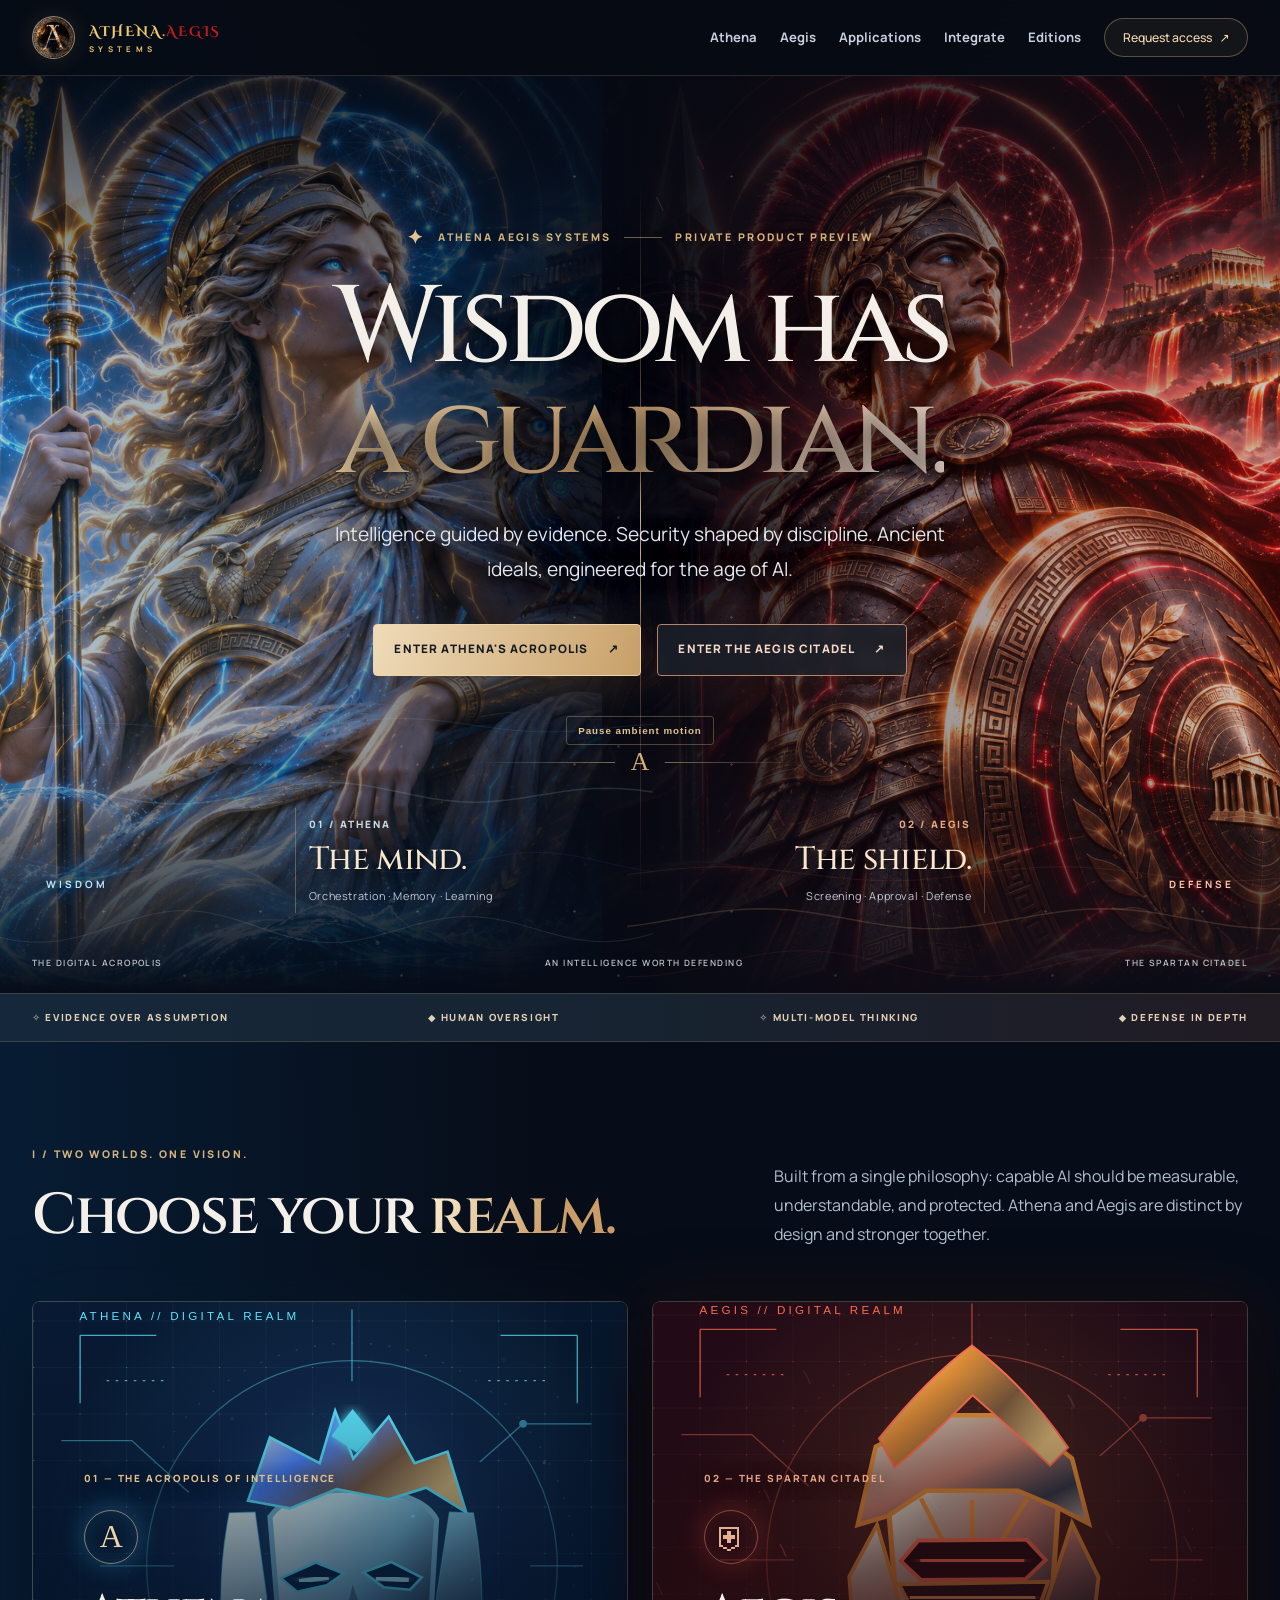
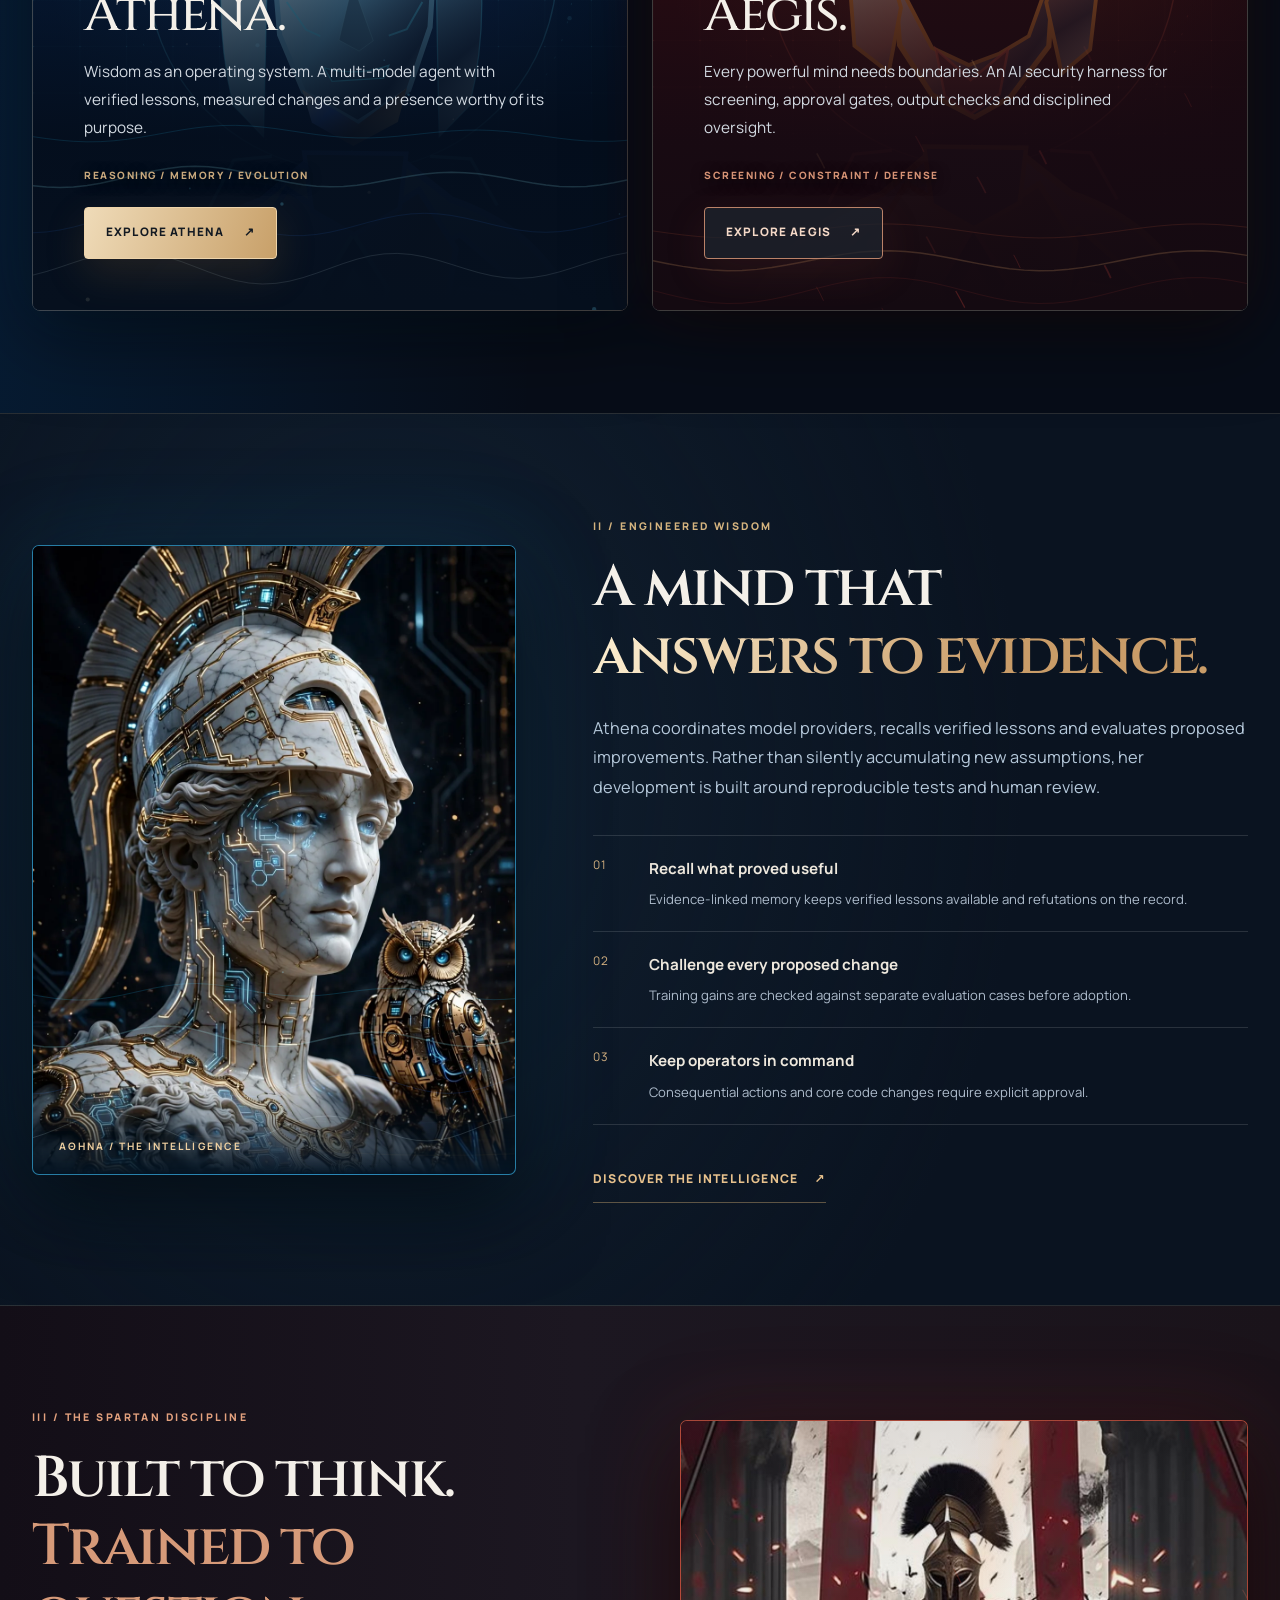
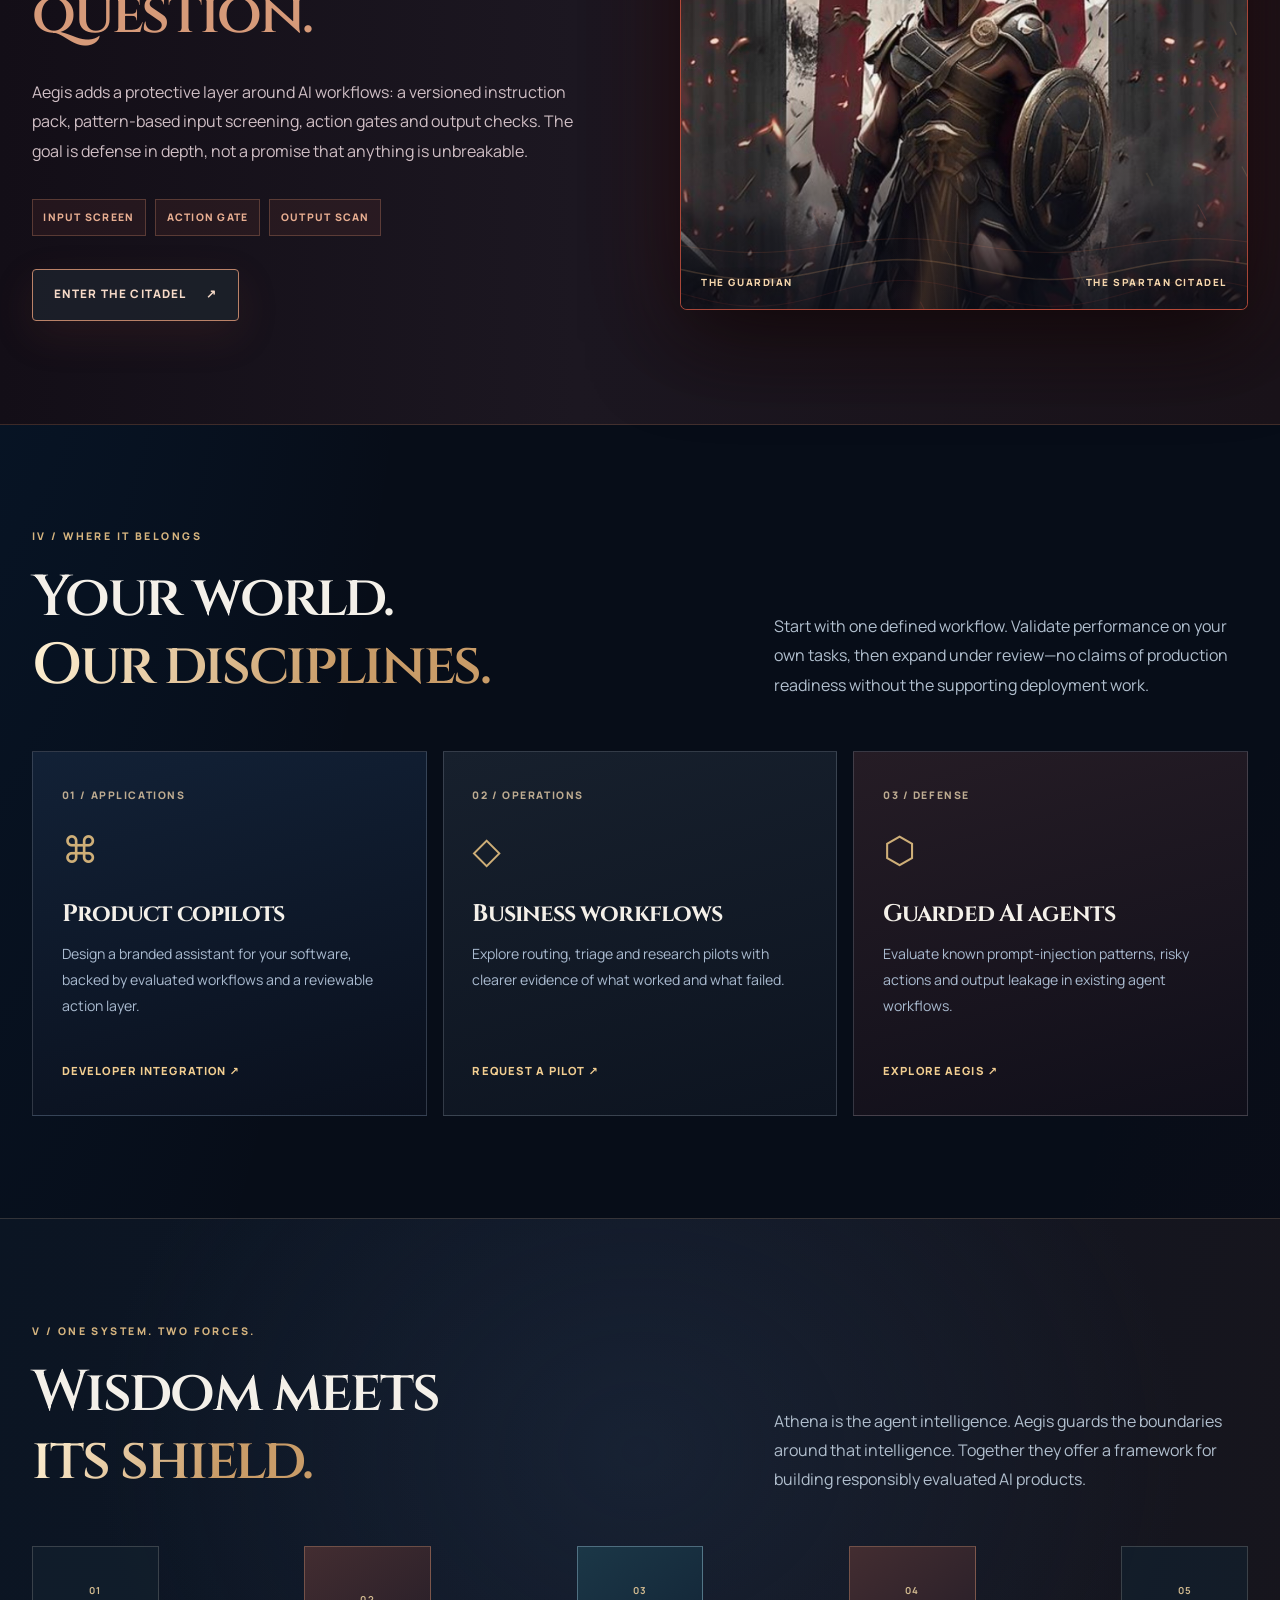
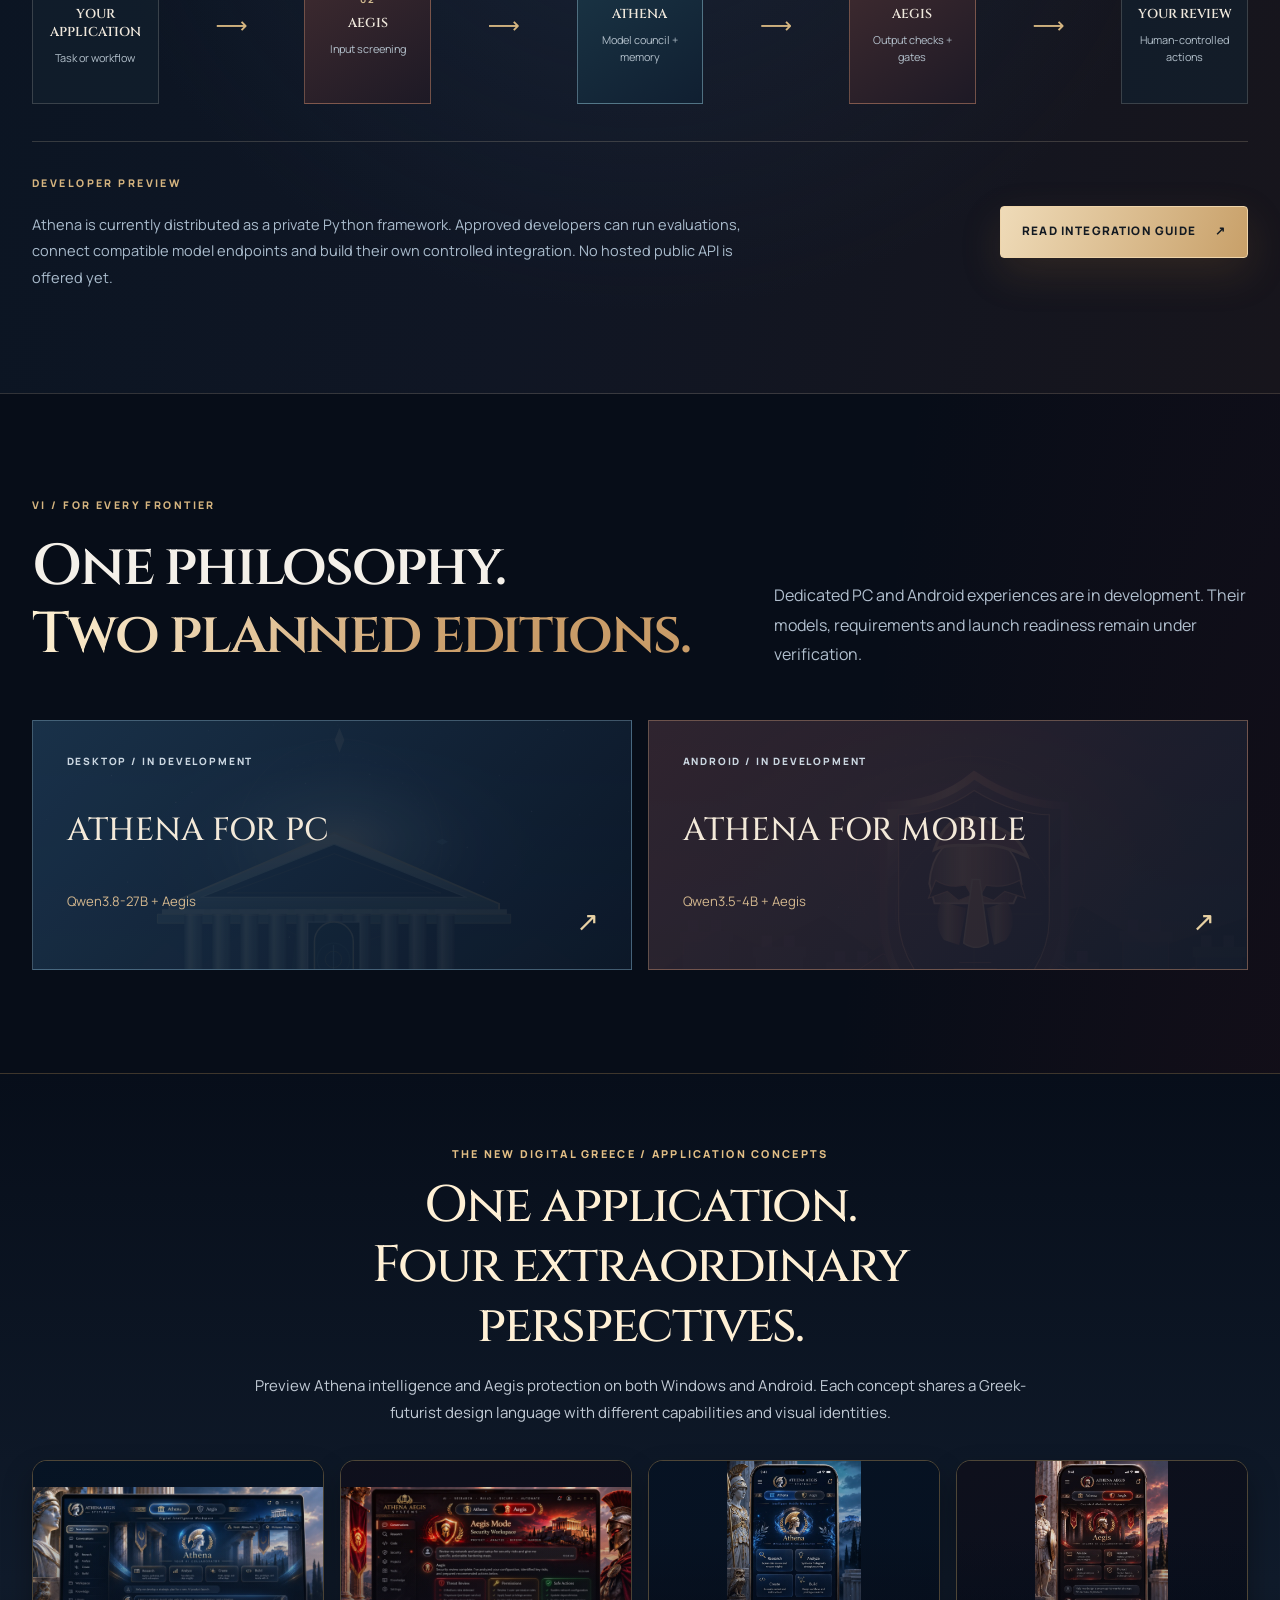
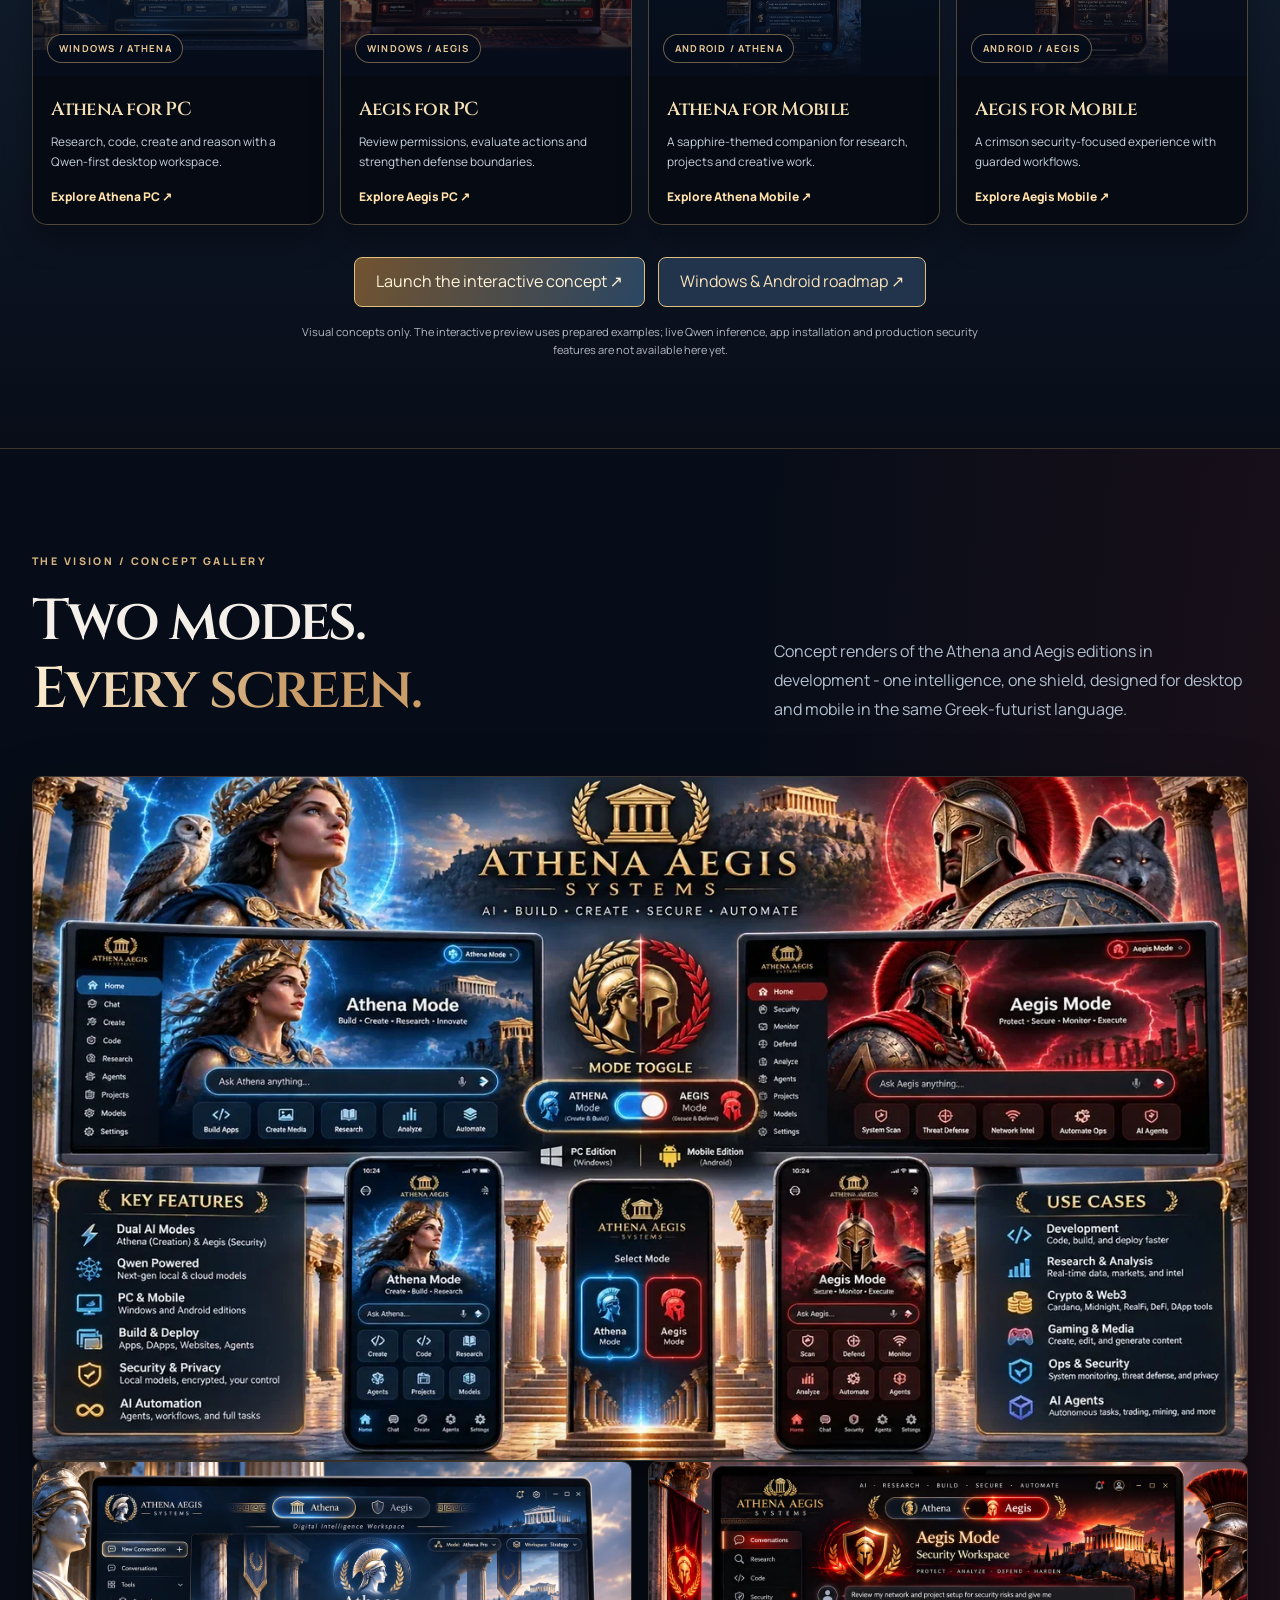
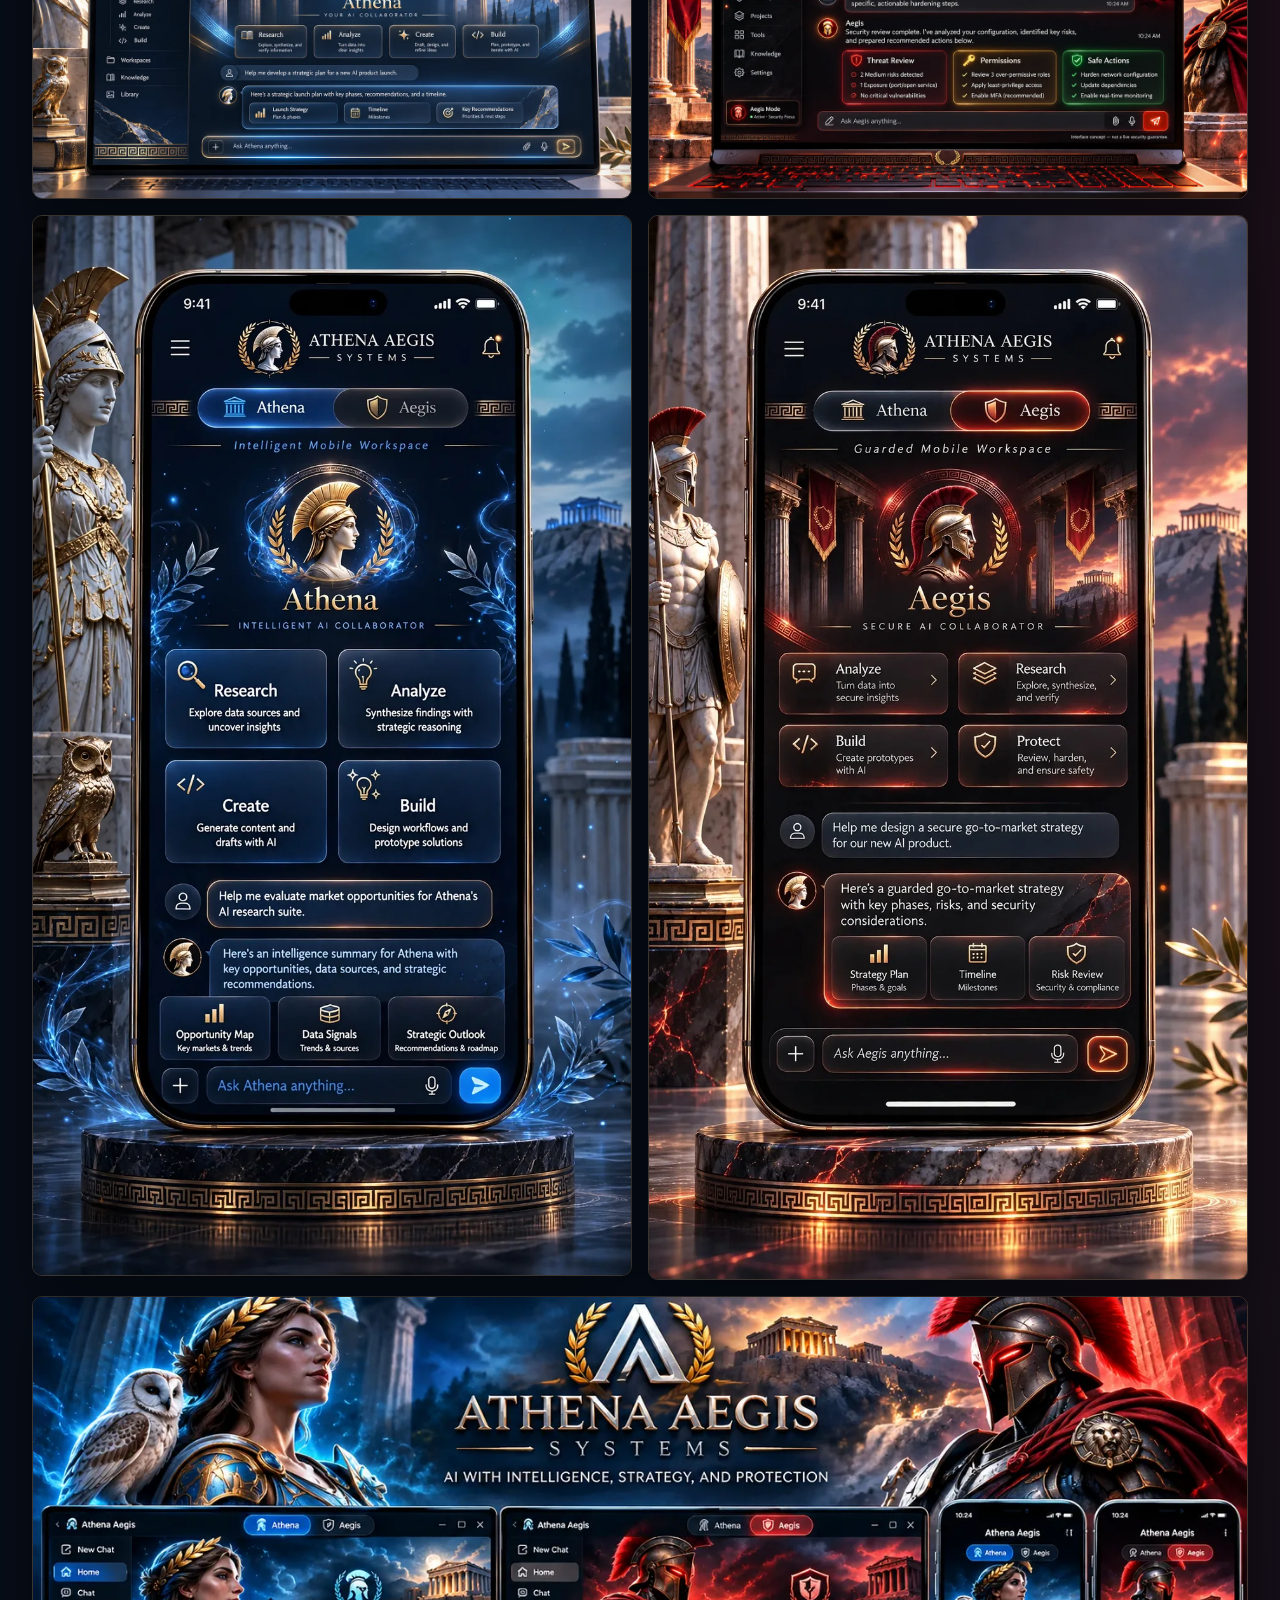
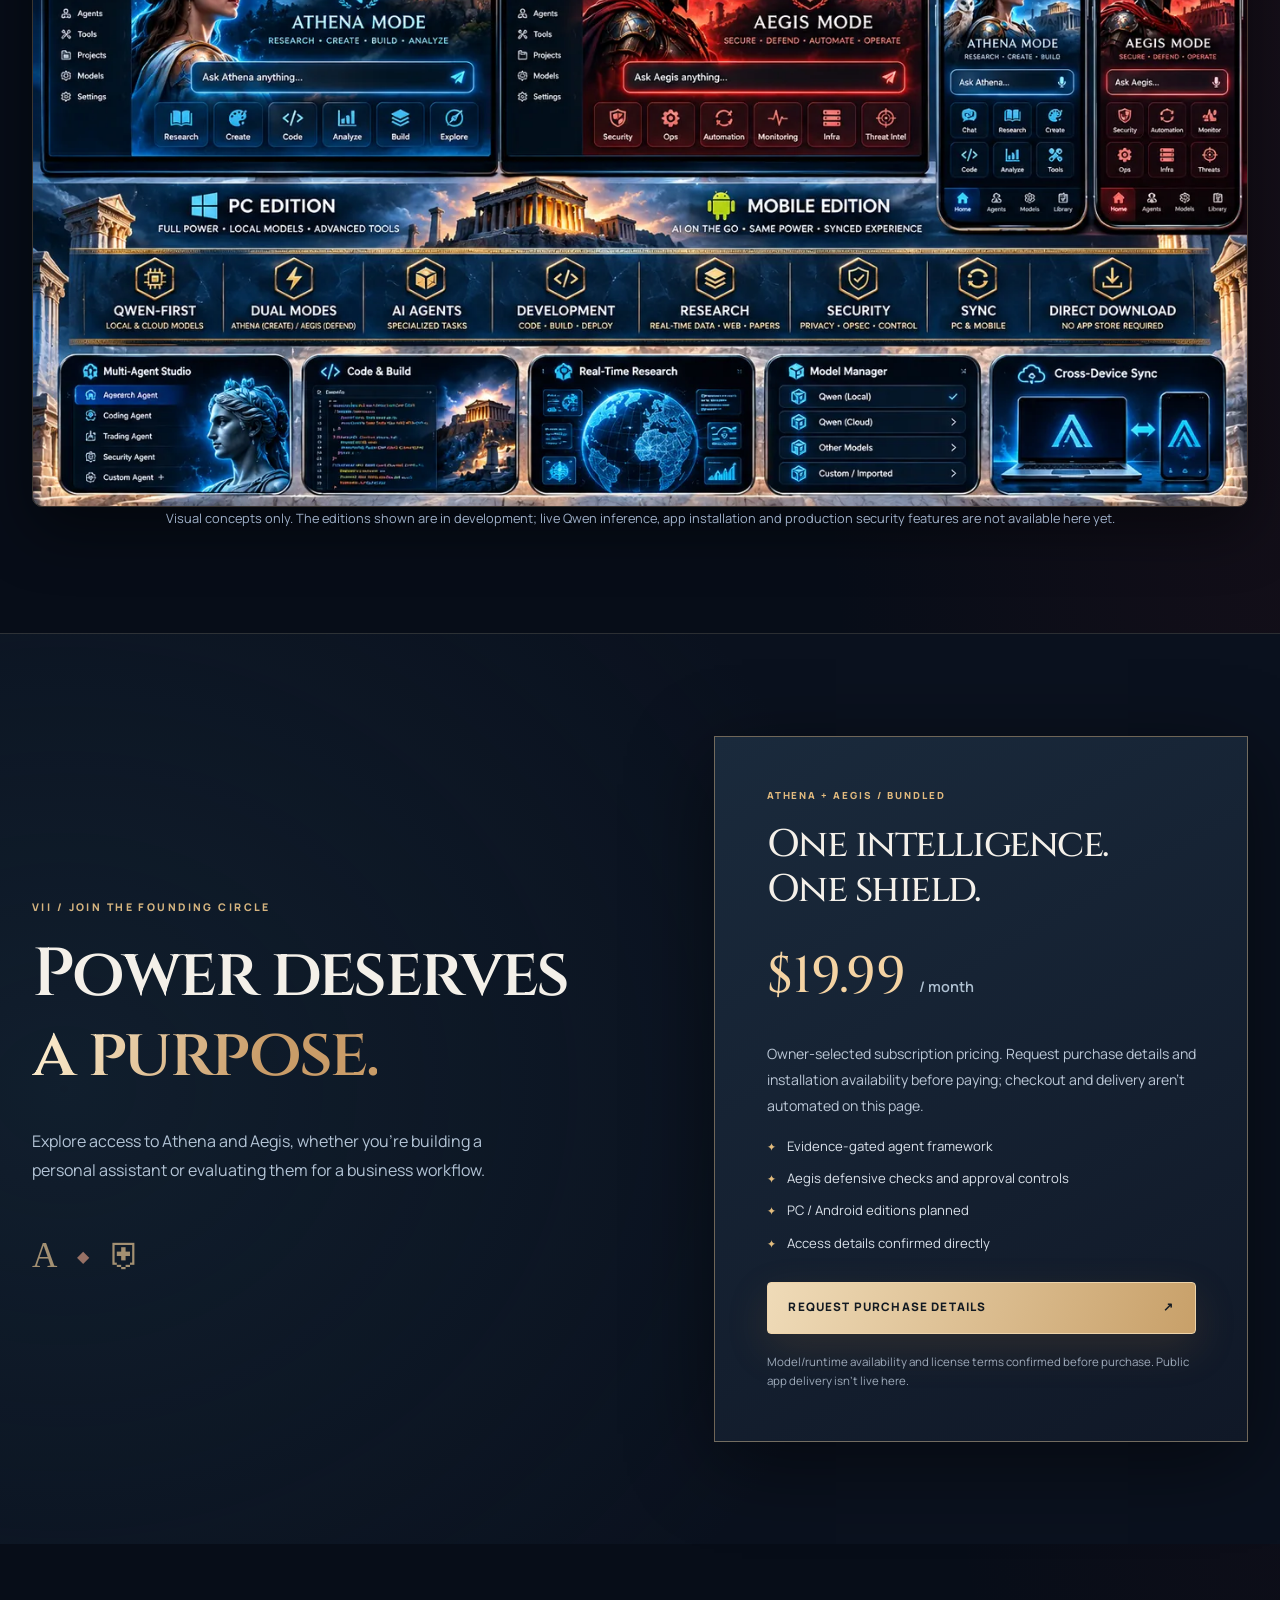
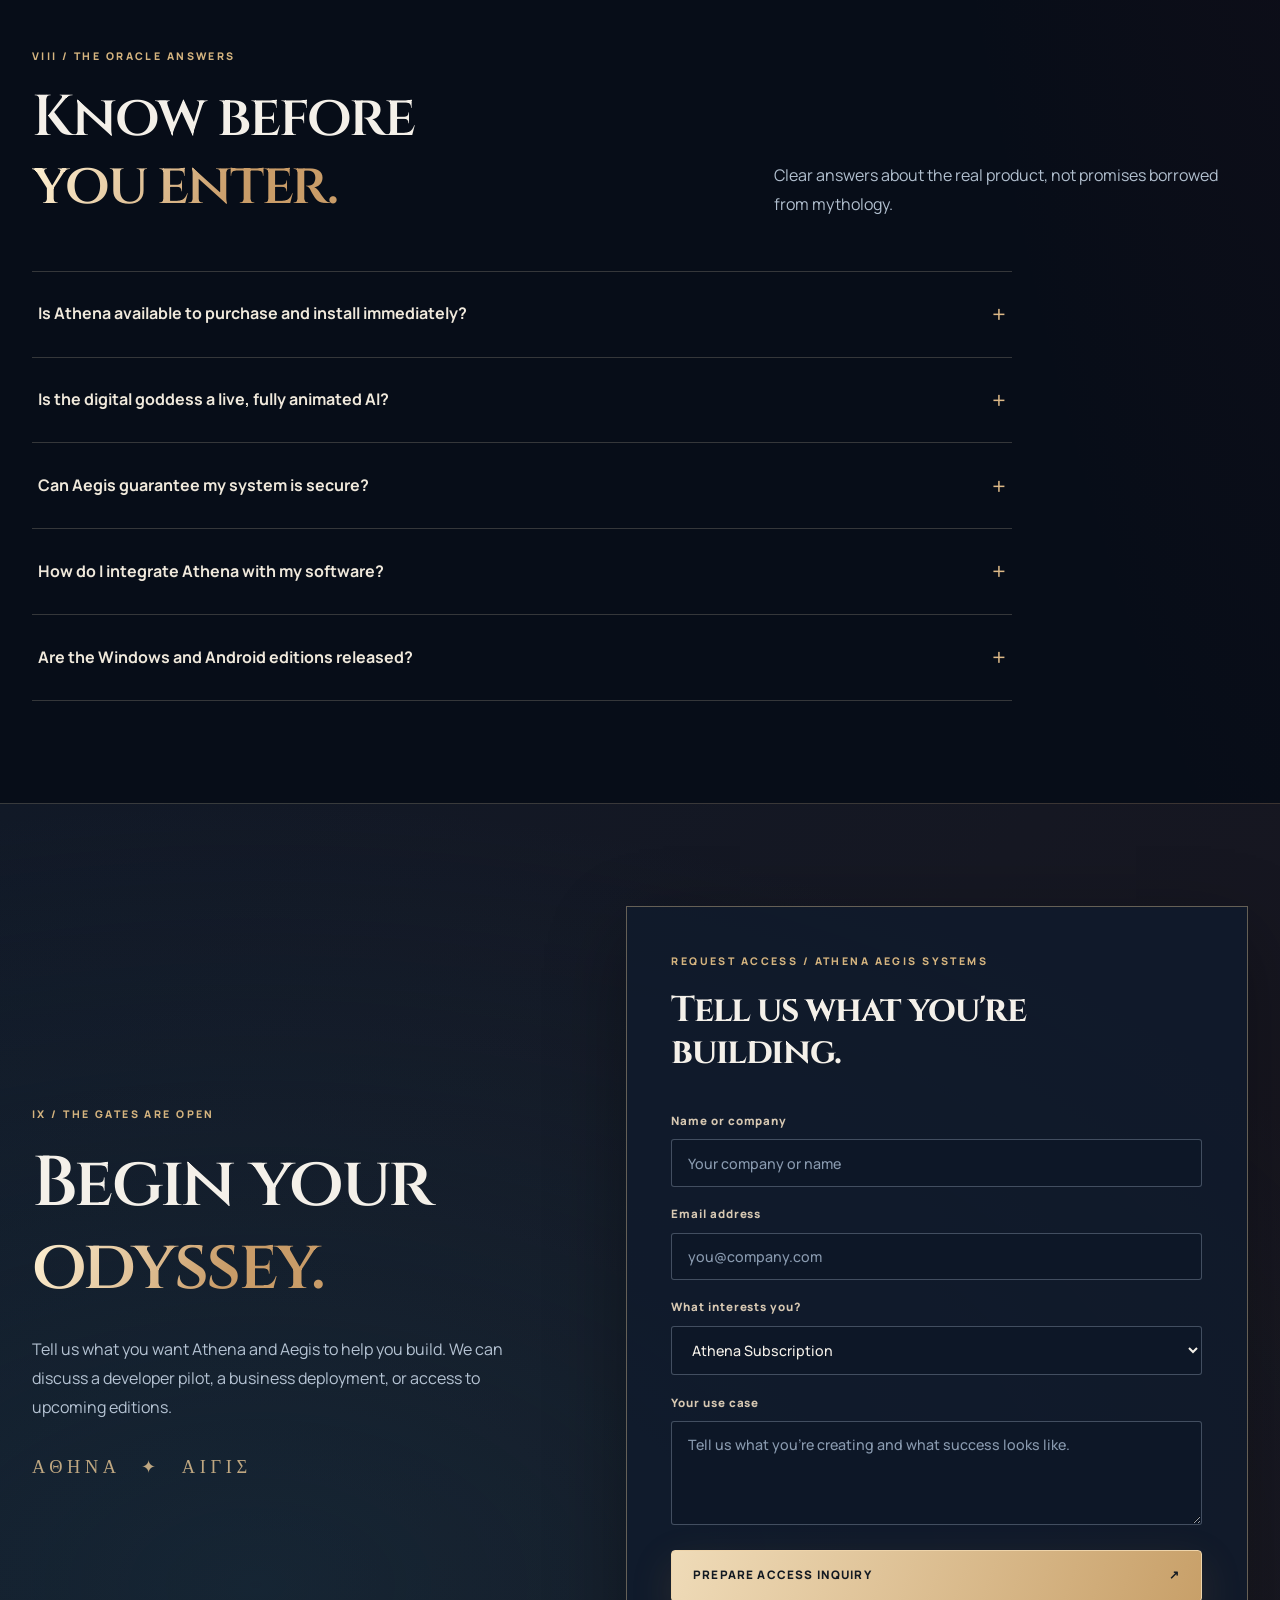
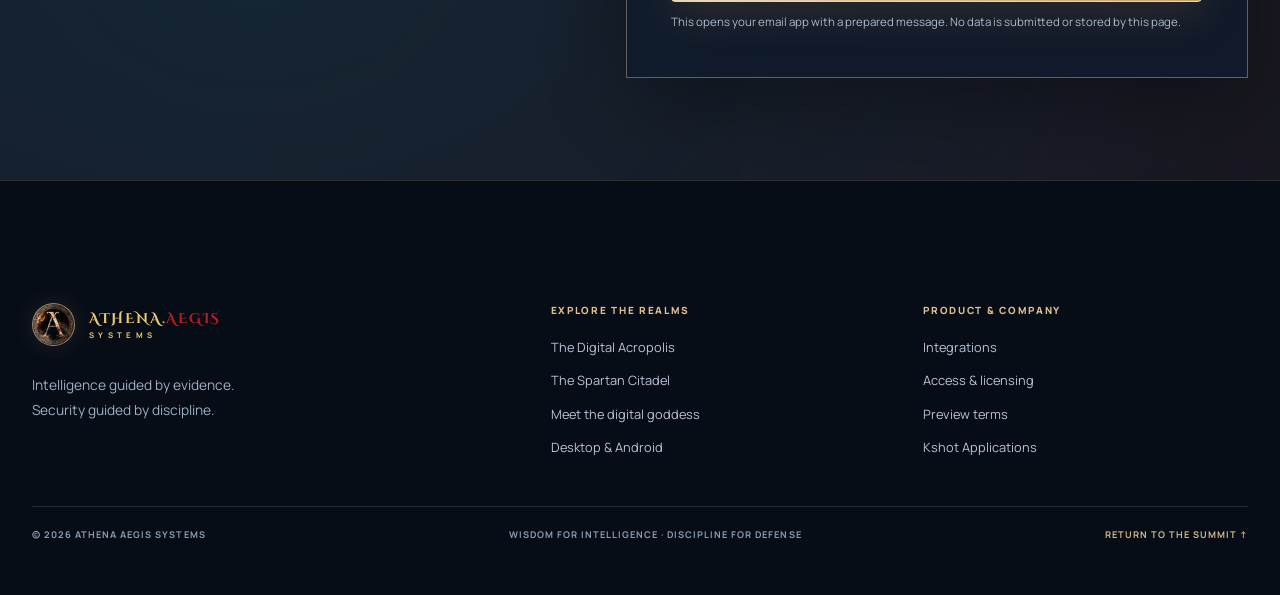
==== commit 76516a3e: "Cache-bust the replaced Aegis imagery (?v=2 on the banner, mobile concept and stage cutout) so retur" ====
--- a/index.html
+++ b/index.html
@@ -216,14 +216,14 @@
         <div><p class="world-kicker">THE VISION / CONCEPT GALLERY</p><h2 id="vision-title">Two modes.<br><em>Every screen.</em></h2></div>
         <p>Concept renders of the Athena and Aegis editions in development - one intelligence, one shield, designed for desktop and mobile in the same Greek-futurist language.</p>
       </div>
-      <figure class="sol-figure sol-figure-wide reveal"><img src="./assets/four-modes-marketing-banner.webp" alt="Athena Aegis Systems concept banner: Athena Mode and Aegis Mode across desktop monitors and phones, with key features and use cases" width="1400" height="788" loading="lazy" decoding="async"></figure>
+      <figure class="sol-figure sol-figure-wide reveal"><img src="./assets/four-modes-marketing-banner.webp?v=2" alt="Athena Aegis Systems concept banner: Athena Mode and Aegis Mode across desktop monitors and phones, with key features and use cases" width="1400" height="788" loading="lazy" decoding="async"></figure>
       <div class="sol-row">
         <figure class="sol-figure reveal"><img src="./assets/athena-pc-concept.webp" alt="Athena desktop workspace concept on a laptop: Digital Intelligence Workspace with Research, Analyze, Create and Build" width="1400" height="788" loading="lazy" decoding="async"></figure>
         <figure class="sol-figure reveal"><img src="./assets/aegis-pc-concept.webp" alt="Aegis Mode security workspace concept on a laptop: threat review, permissions and safe actions" width="1400" height="788" loading="lazy" decoding="async"></figure>
       </div>
       <div class="sol-row">
         <figure class="sol-figure reveal"><img src="./assets/athena-mobile-concept.webp" alt="Athena intelligent mobile workspace concept on a phone beside her statue and golden owl: Research, Analyze, Create and Build" width="941" height="1666" loading="lazy" decoding="async"></figure>
-        <figure class="sol-figure reveal"><img src="./assets/aegis-mobile-concept.webp" alt="Aegis guarded mobile workspace concept on a phone: Analyze, Research, Build and Protect" width="941" height="1672" loading="lazy" decoding="async"></figure>
+        <figure class="sol-figure reveal"><img src="./assets/aegis-mobile-concept.webp?v=2" alt="Aegis guarded mobile workspace concept on a phone: Analyze, Research, Build and Protect" width="941" height="1672" loading="lazy" decoding="async"></figure>
       </div>
       <figure class="sol-figure sol-figure-wide reveal"><img src="./assets/desktop-mobile-feature-explainer.webp" alt="Athena Aegis Systems concept explainer: PC and mobile editions with Qwen-first dual modes, AI agents, development, research, security, sync and direct download" width="1400" height="933" loading="lazy" decoding="async"></figure>
       <p class="sol-fineprint">Visual concepts only. The editions shown are in development; live Qwen inference, app installation and production security features are not available here yet.</p>
--- a/styles.css
+++ b/styles.css
@@ -345,7 +345,7 @@
 /* Tri-color Greek wordmark + medallion emblem (2026-11-19, owner direction) */
 .brand-symbol { background: none; border-radius: 0; width: 2.15rem; height: 2.15rem; }
 .brand-symbol img { width: 100%; height: 100%; display: block; }
-.wm-athena { color: #5db4ff; }
-.wm-aegis { color: #ff7059; }
-.brand-lockup small.wm-systems { color: #e7c78e; }
+.wm-athena { color: #eec96f; }
+.wm-aegis { color: #b91c1c; }
+.brand-lockup small.wm-systems { color: #eec96f; }
 .brand .brand-lockup b { font-family: "Cinzel Decorative", "Cinzel", Georgia, serif; }
--- a/worlds.css
+++ b/worlds.css
@@ -362,7 +362,7 @@
 .world-site .page-body pre {border:1px solid #d1b58440;background:#0e192b;border-radius:5px;}
 .world-site .page-body a {color:#e3c28b;}
 .world-site .edition-hero {position:relative;isolation:isolate;}
-.world-site .edition-hero::before {content:"";position:absolute;inset:-3rem -10vw;z-index:-1;background:url('./assets/digital-acropolis.svg') center / cover;opacity:.13;pointer-events:none;}
+.world-site .edition-hero::before {content:"";position:absolute;inset:0;z-index:-1;background:url('./assets/digital-acropolis.svg') center / cover;opacity:.13;pointer-events:none;}
 .world-site .edition-hero h1 {font-family:"Cinzel",Georgia,serif;font-weight:500;}
 .world-site .edition-card {border-color:#d2b27c55;}
 .world-site .edition-card h3 {font-family:"Cinzel",Georgia,serif;font-weight:500;}
--- a/sol-gallery.css
+++ b/sol-gallery.css
@@ -4,7 +4,7 @@
 .mode-marketing .mode-visual.athena-pc{background-image:linear-gradient(160deg,#0b2d4c22,#07172835),url("./assets/athena-pc-concept.webp")}
 .mode-marketing .mode-visual.aegis-pc{background-image:linear-gradient(160deg,#48111422,#1b0d1835),url("./assets/aegis-pc-concept.webp")}
 .mode-marketing .mode-visual.athena-mobile{background-image:linear-gradient(160deg,#0a224225,#07172820),url("./assets/athena-mobile-concept.webp")}
-.mode-marketing .mode-visual.aegis-mobile{background-image:linear-gradient(160deg,#42100f23,#1b0d1820),url("./assets/aegis-mobile-concept.webp")}
+.mode-marketing .mode-visual.aegis-mobile{background-image:linear-gradient(160deg,#42100f23,#1b0d1820),url("./assets/aegis-mobile-concept.webp?v=2")}
 /* Concept gallery section + editions poster. */
 .sol-gallery .sol-figure{margin:0}
 .sol-gallery img,.sol-editions-poster img{display:block;width:100%;height:auto;border:1px solid #dcb77e3d;border-radius:10px;box-shadow:0 24px 60px #0007}
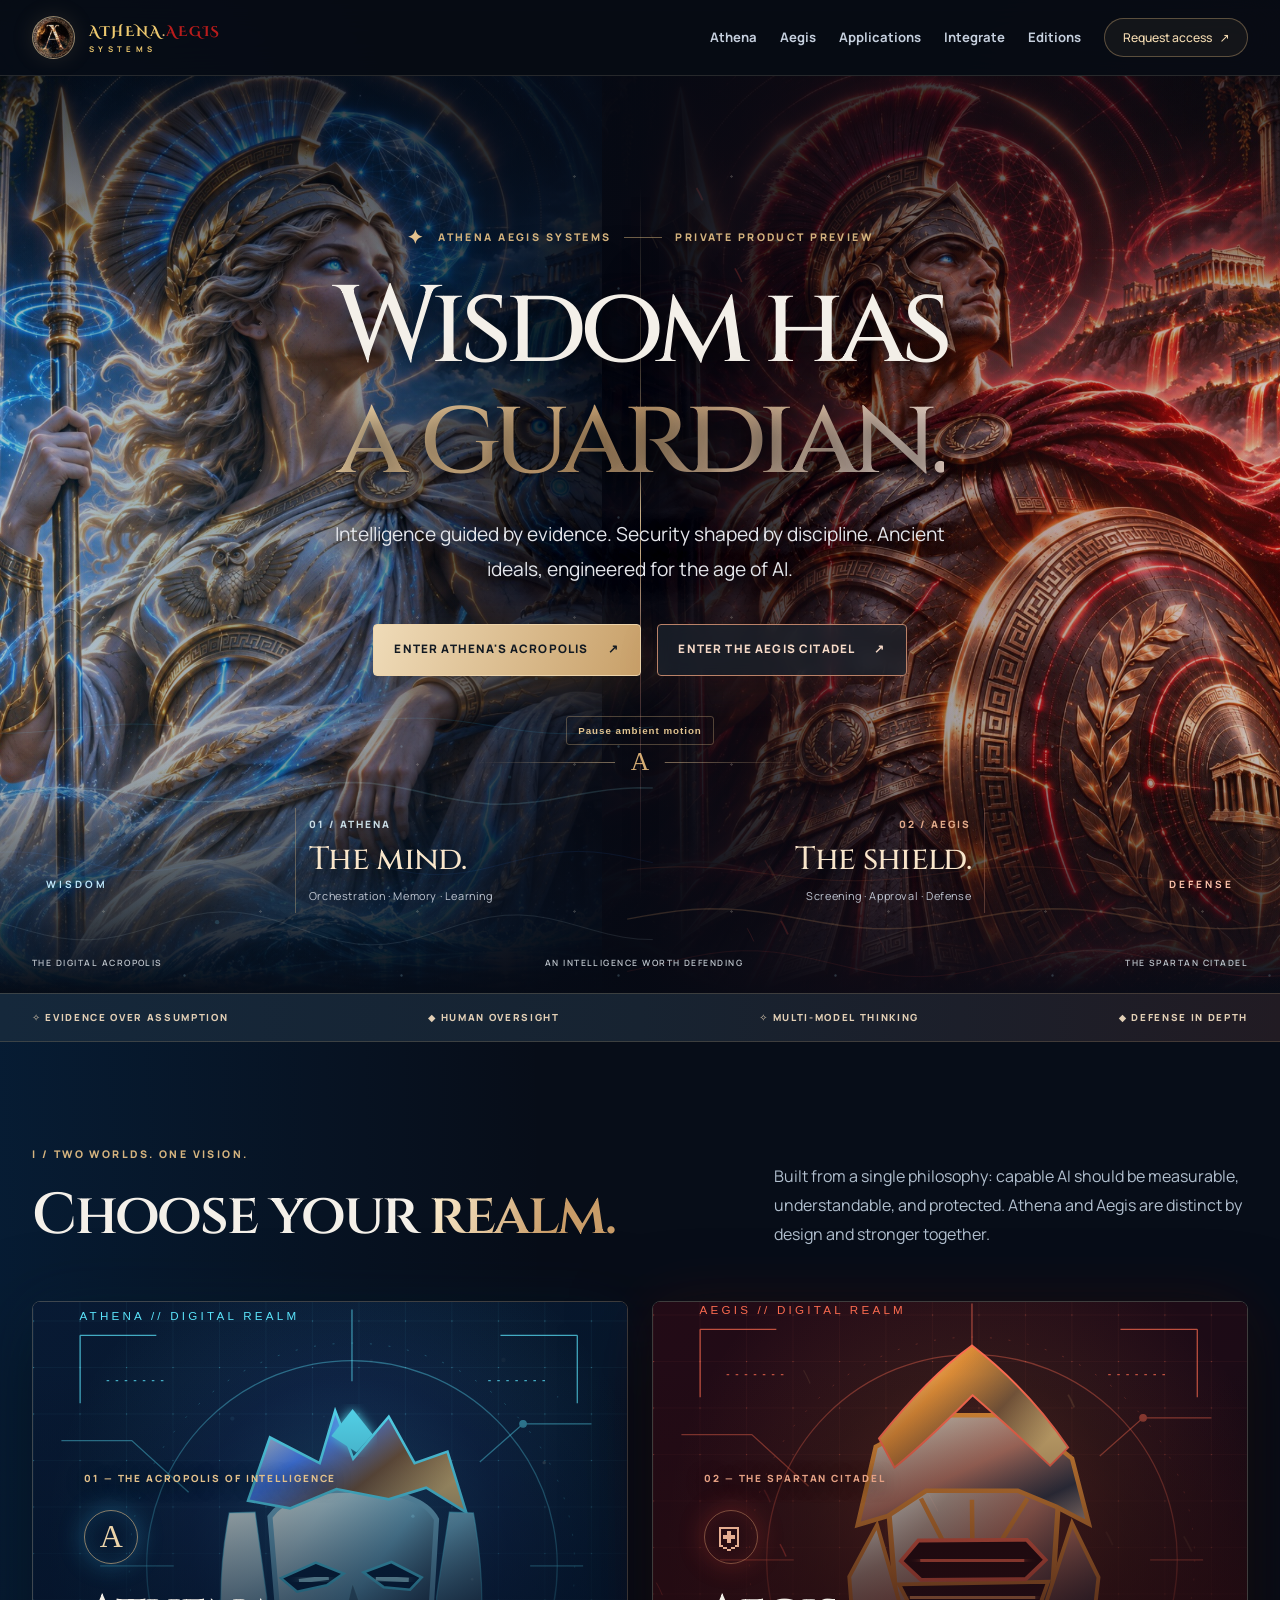
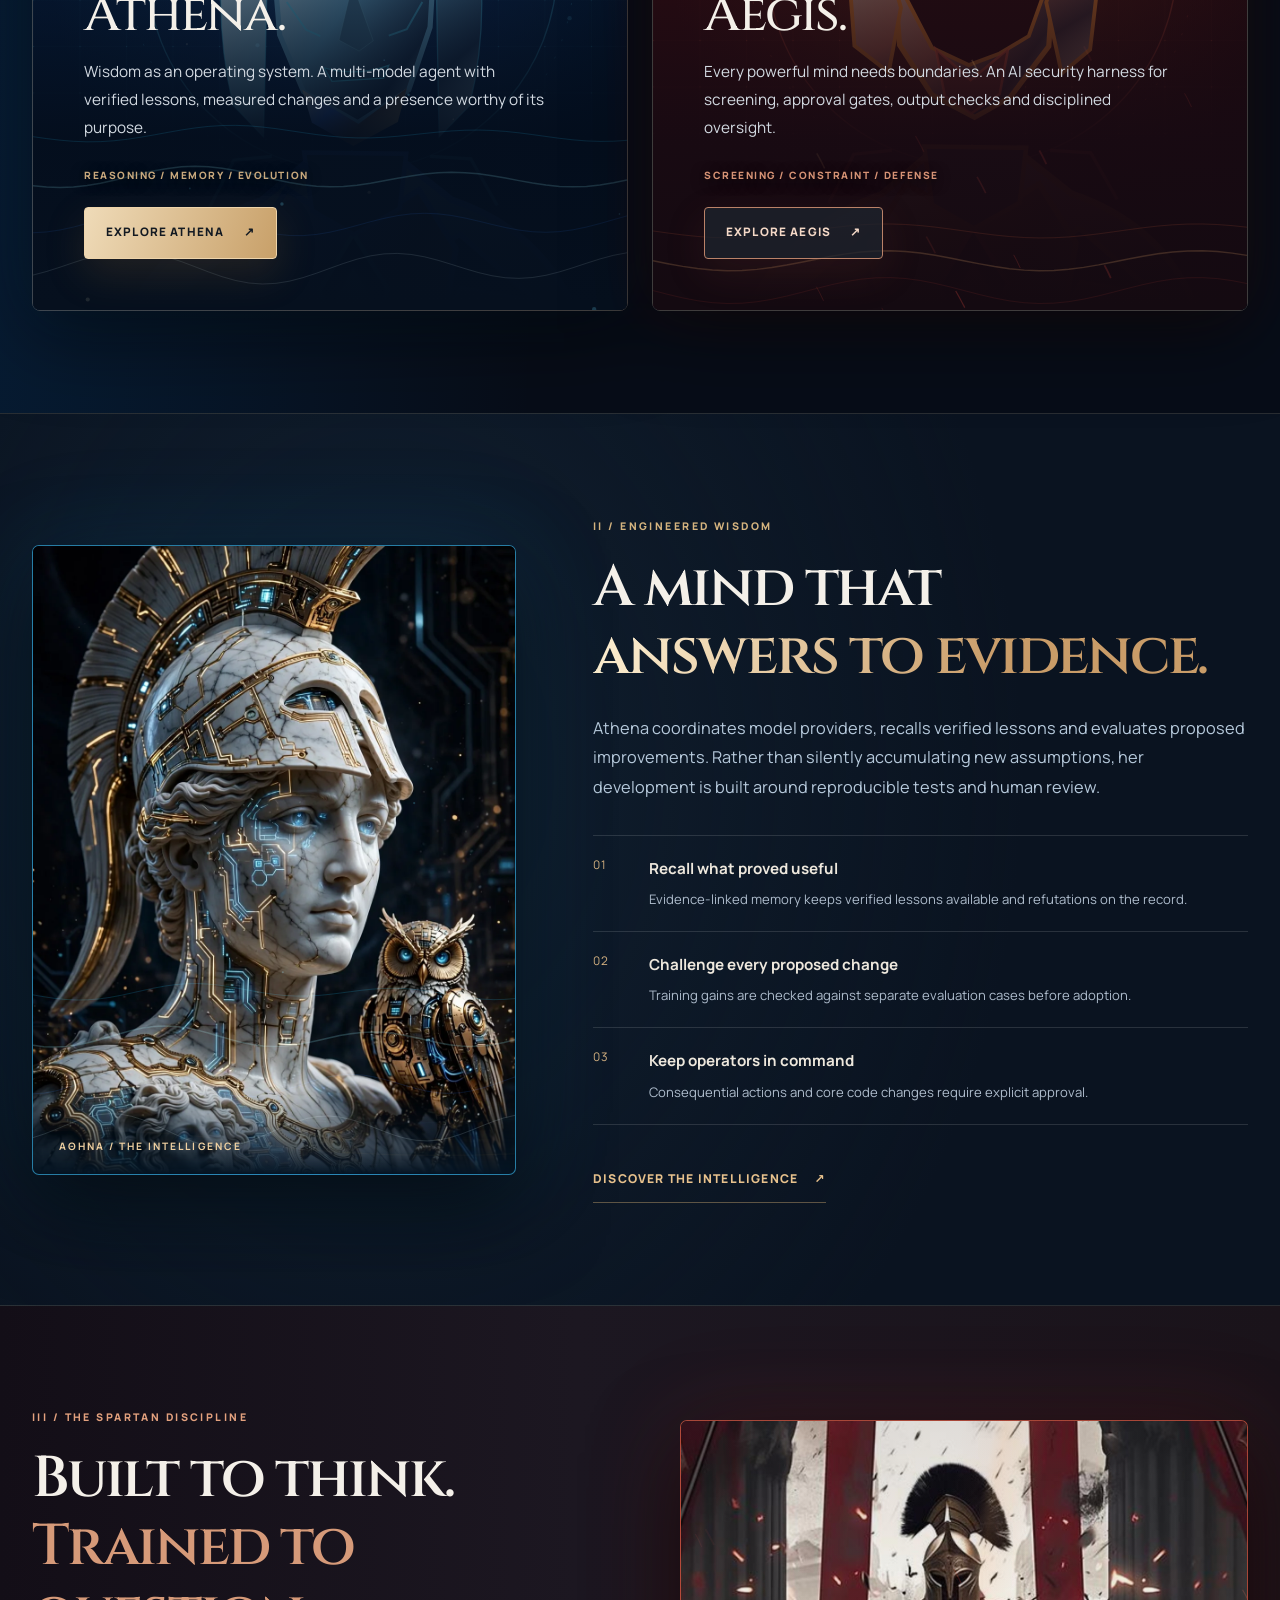
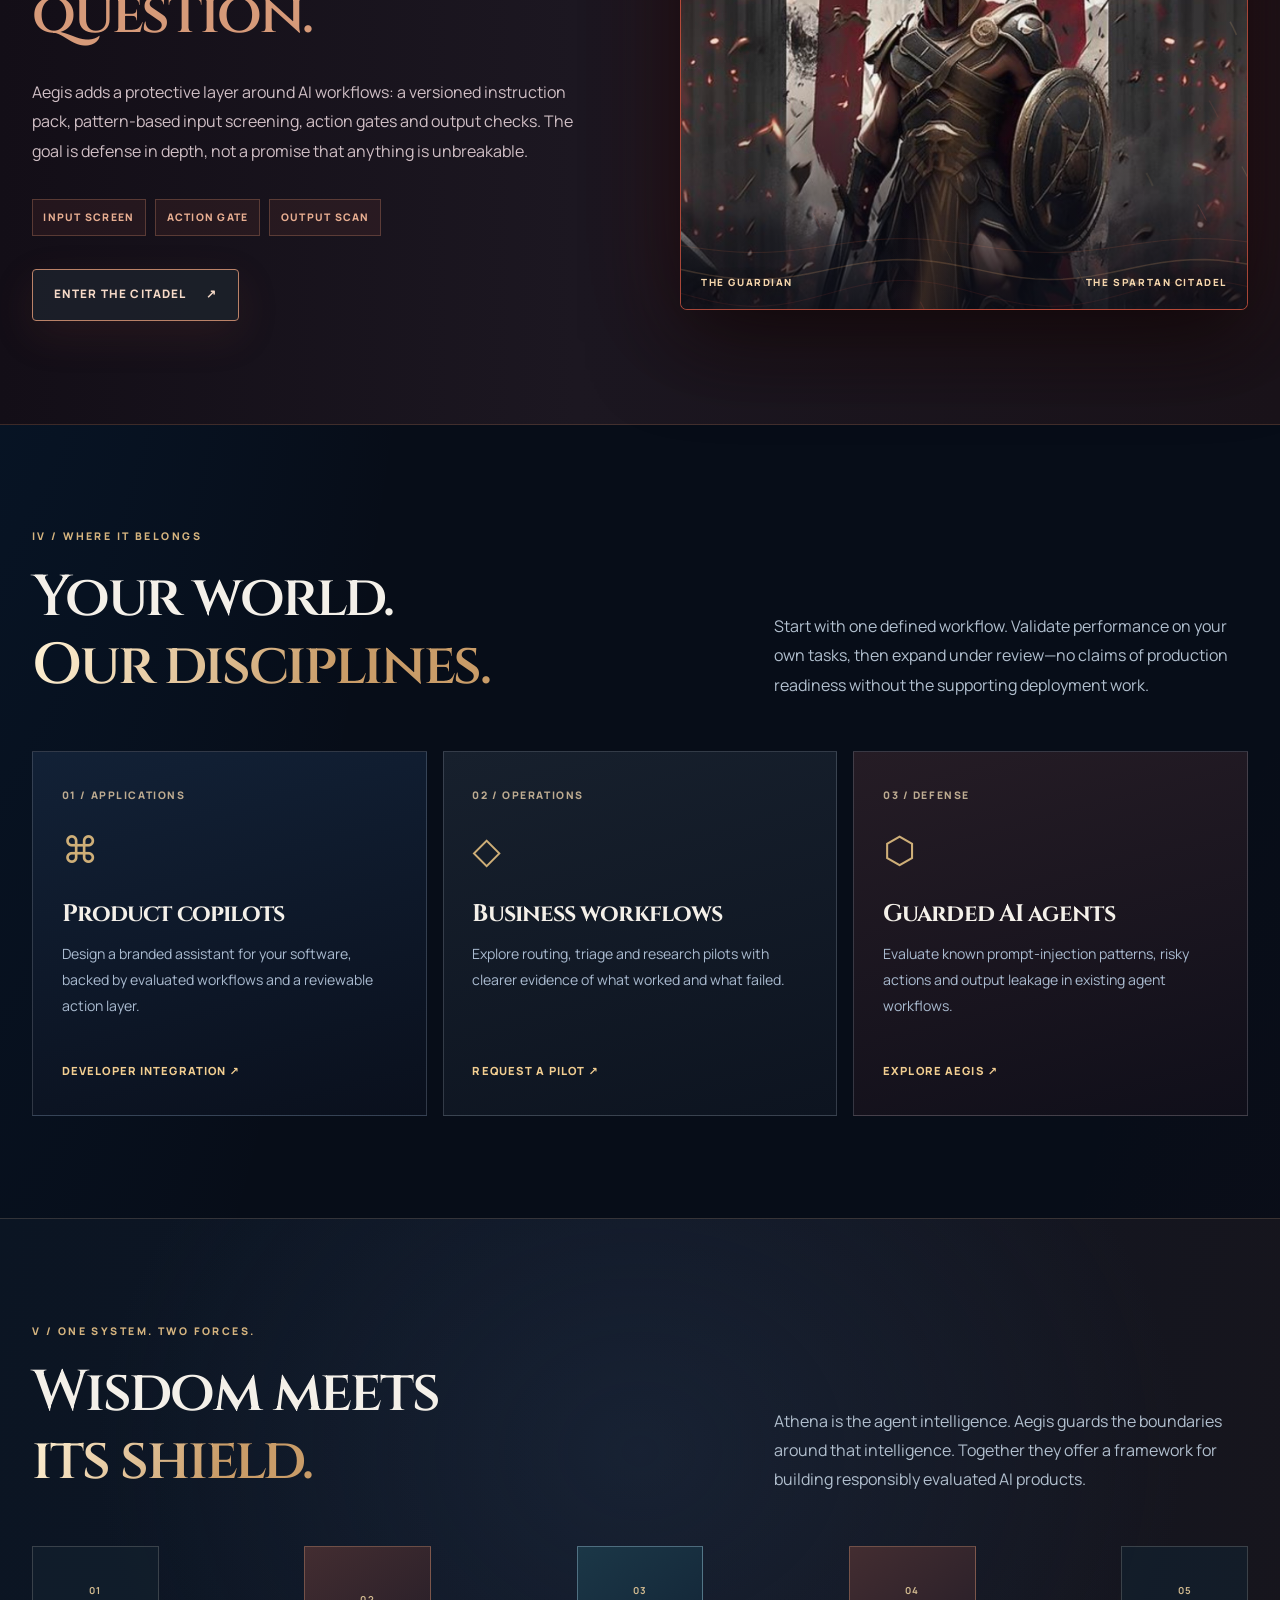
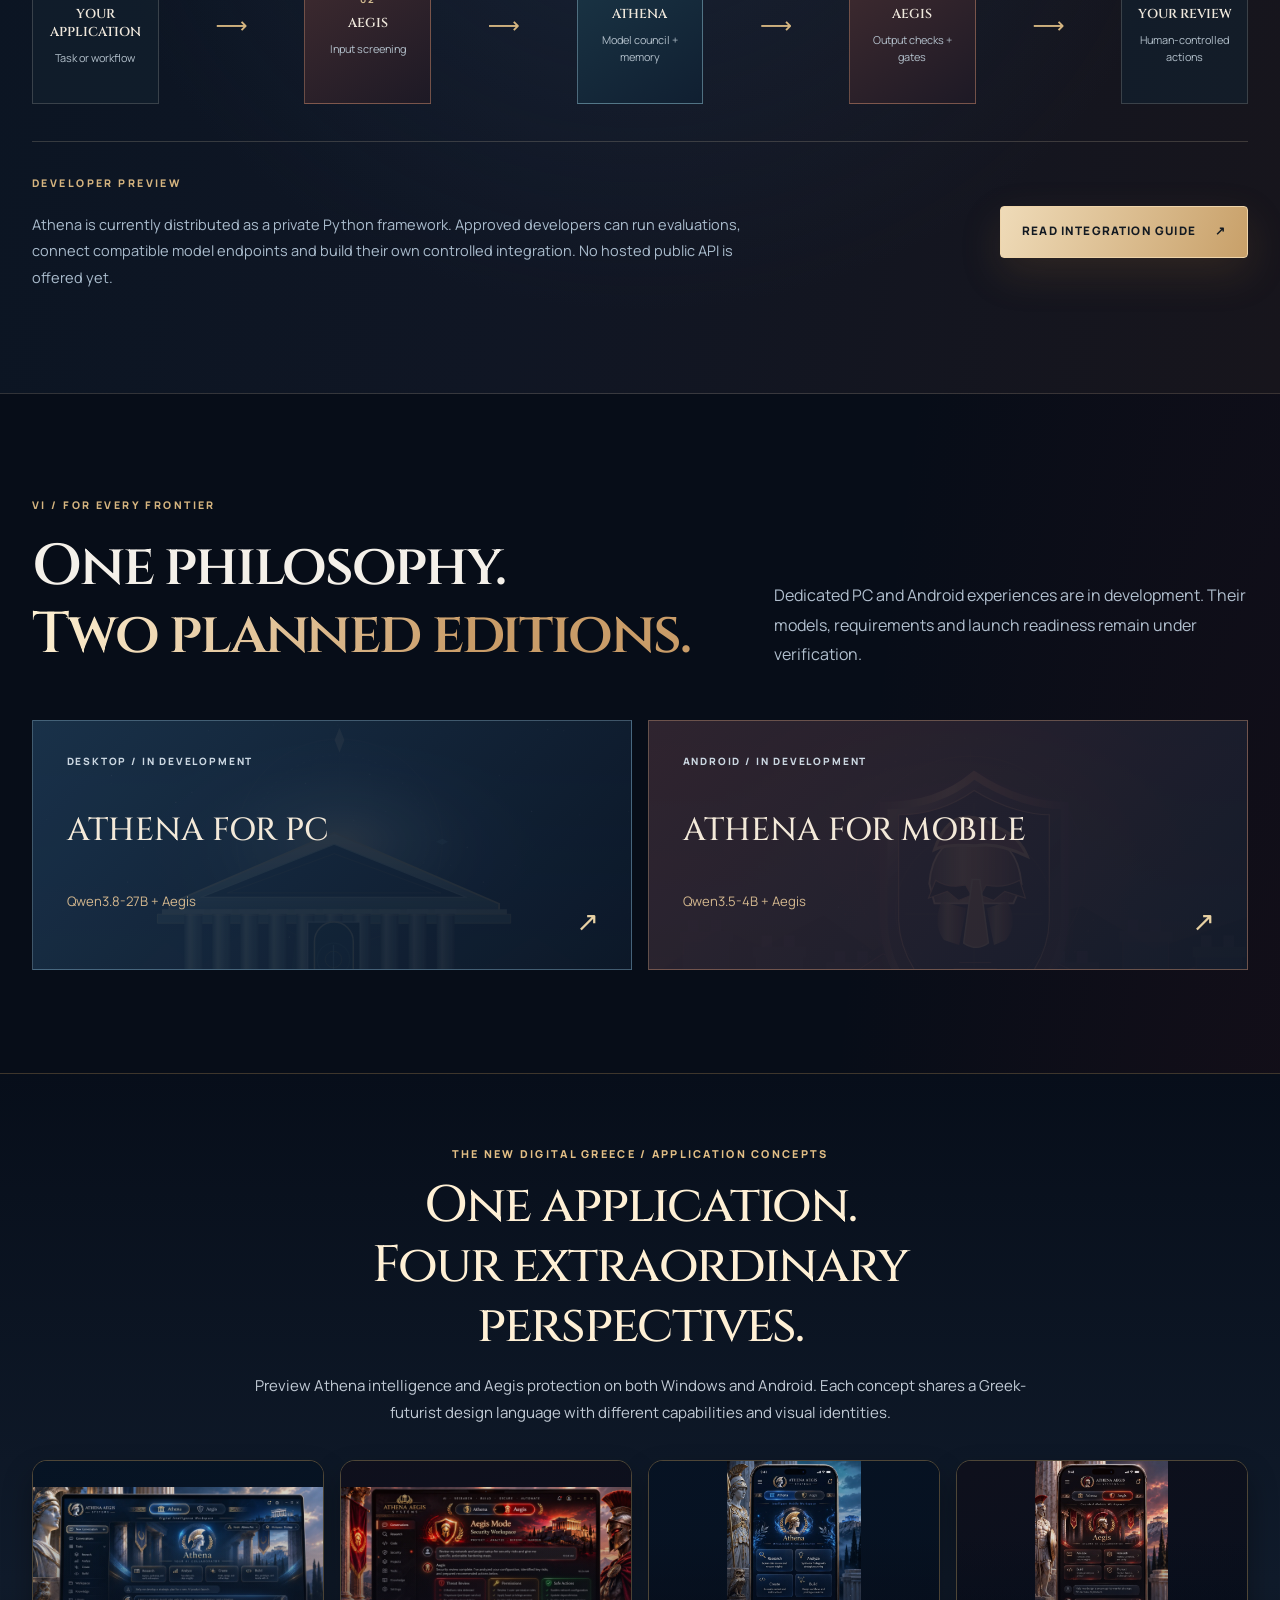
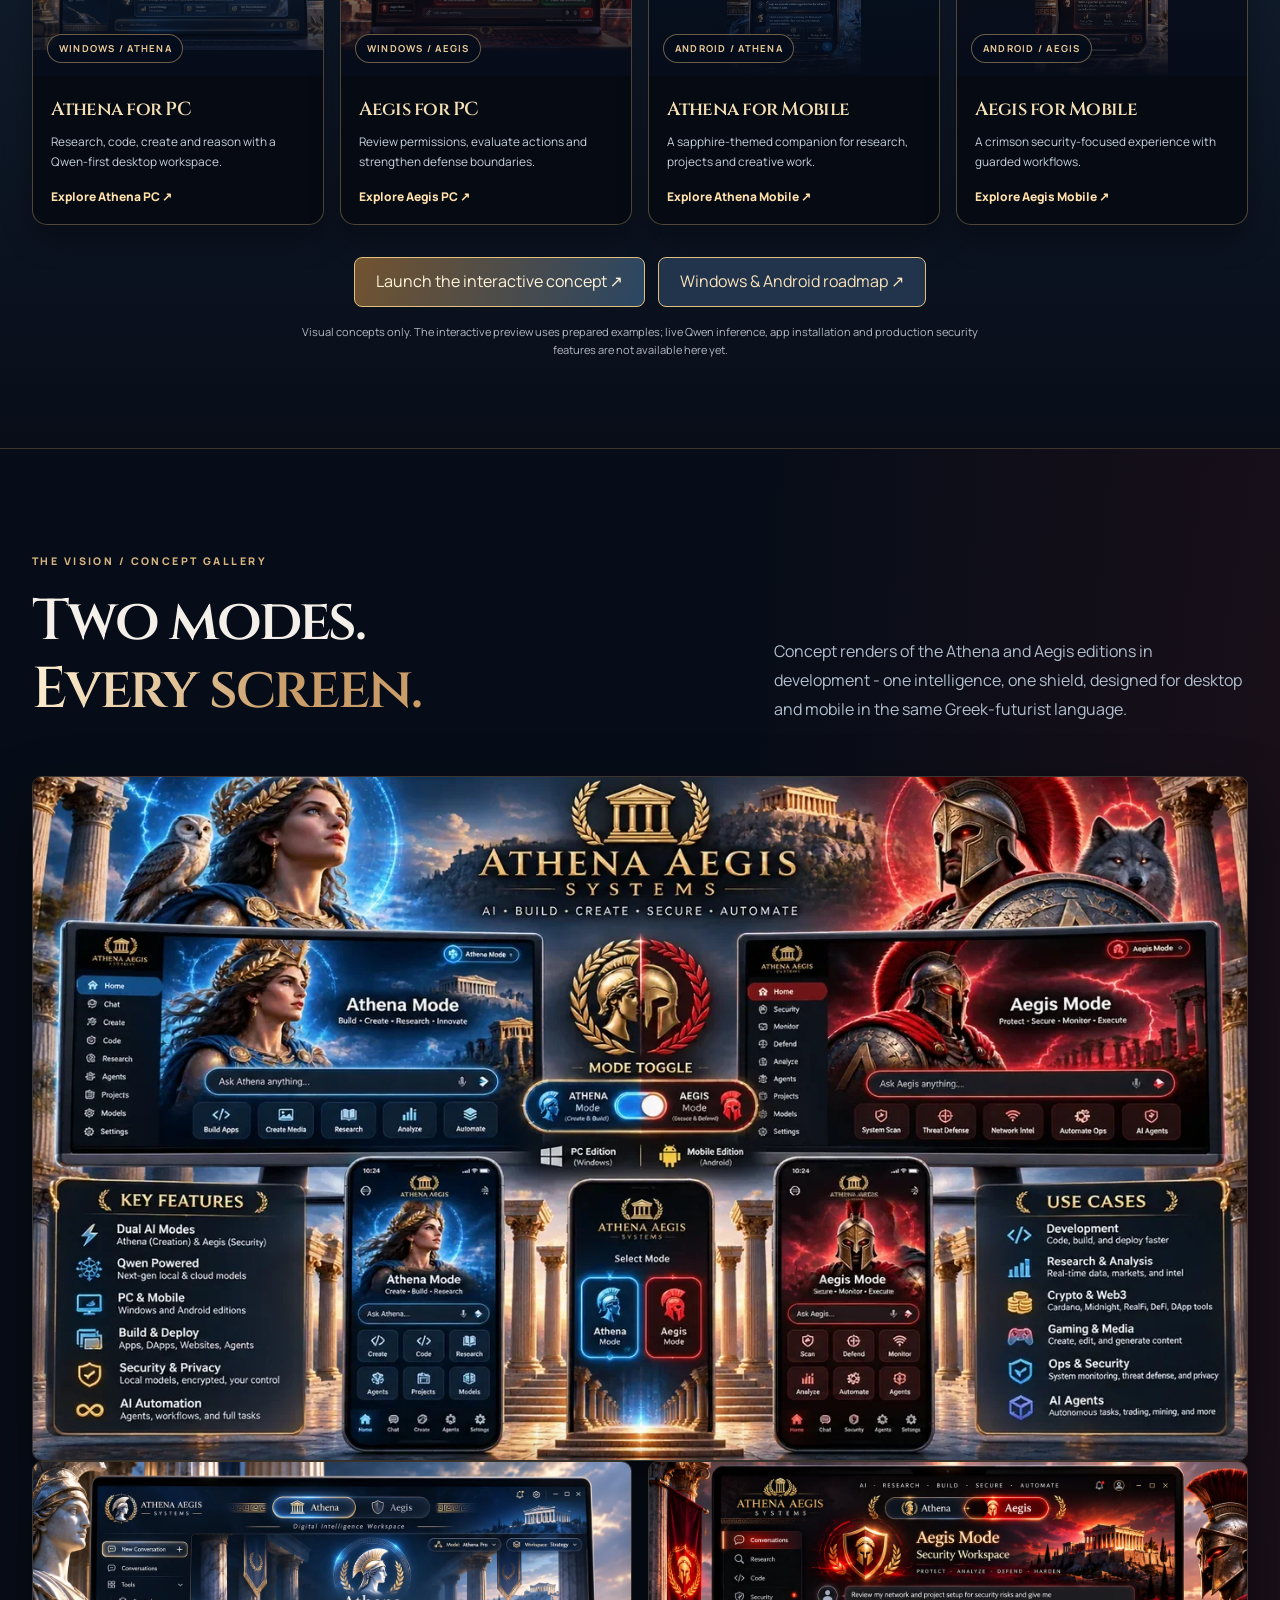
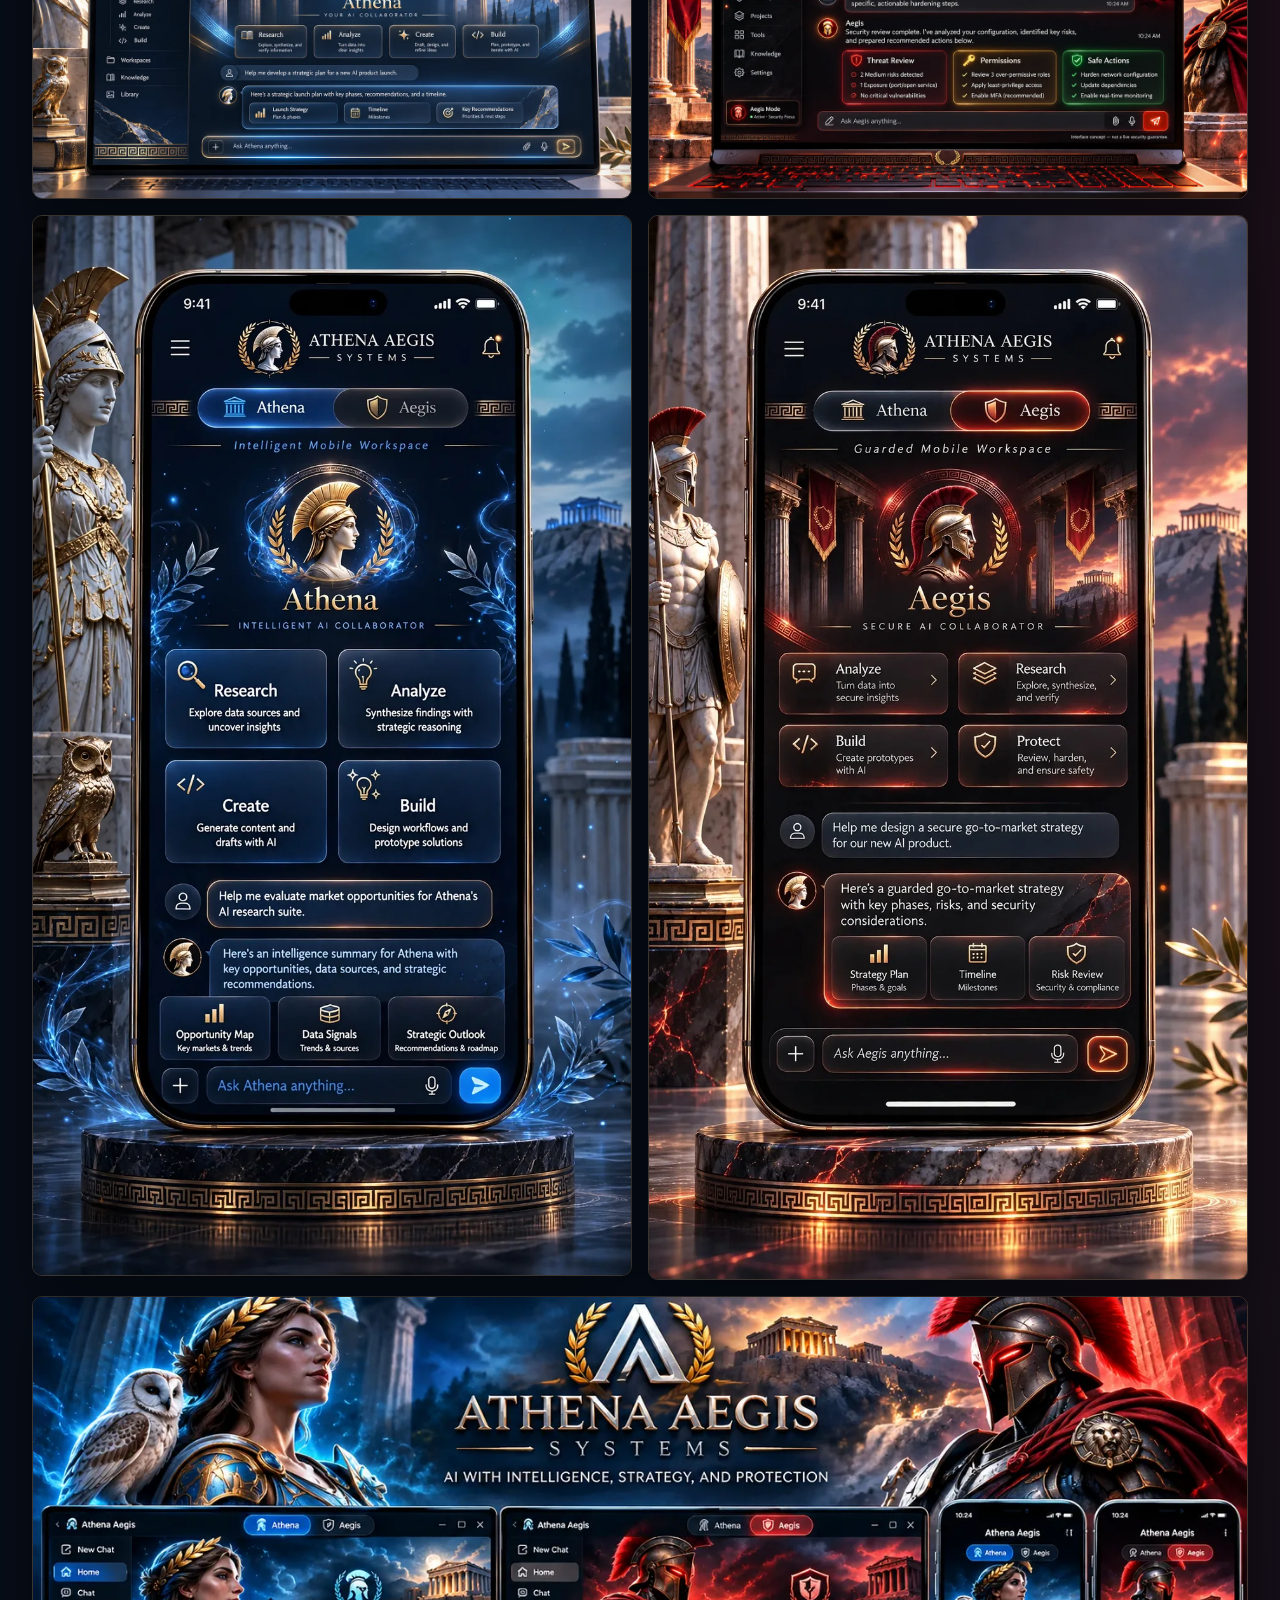
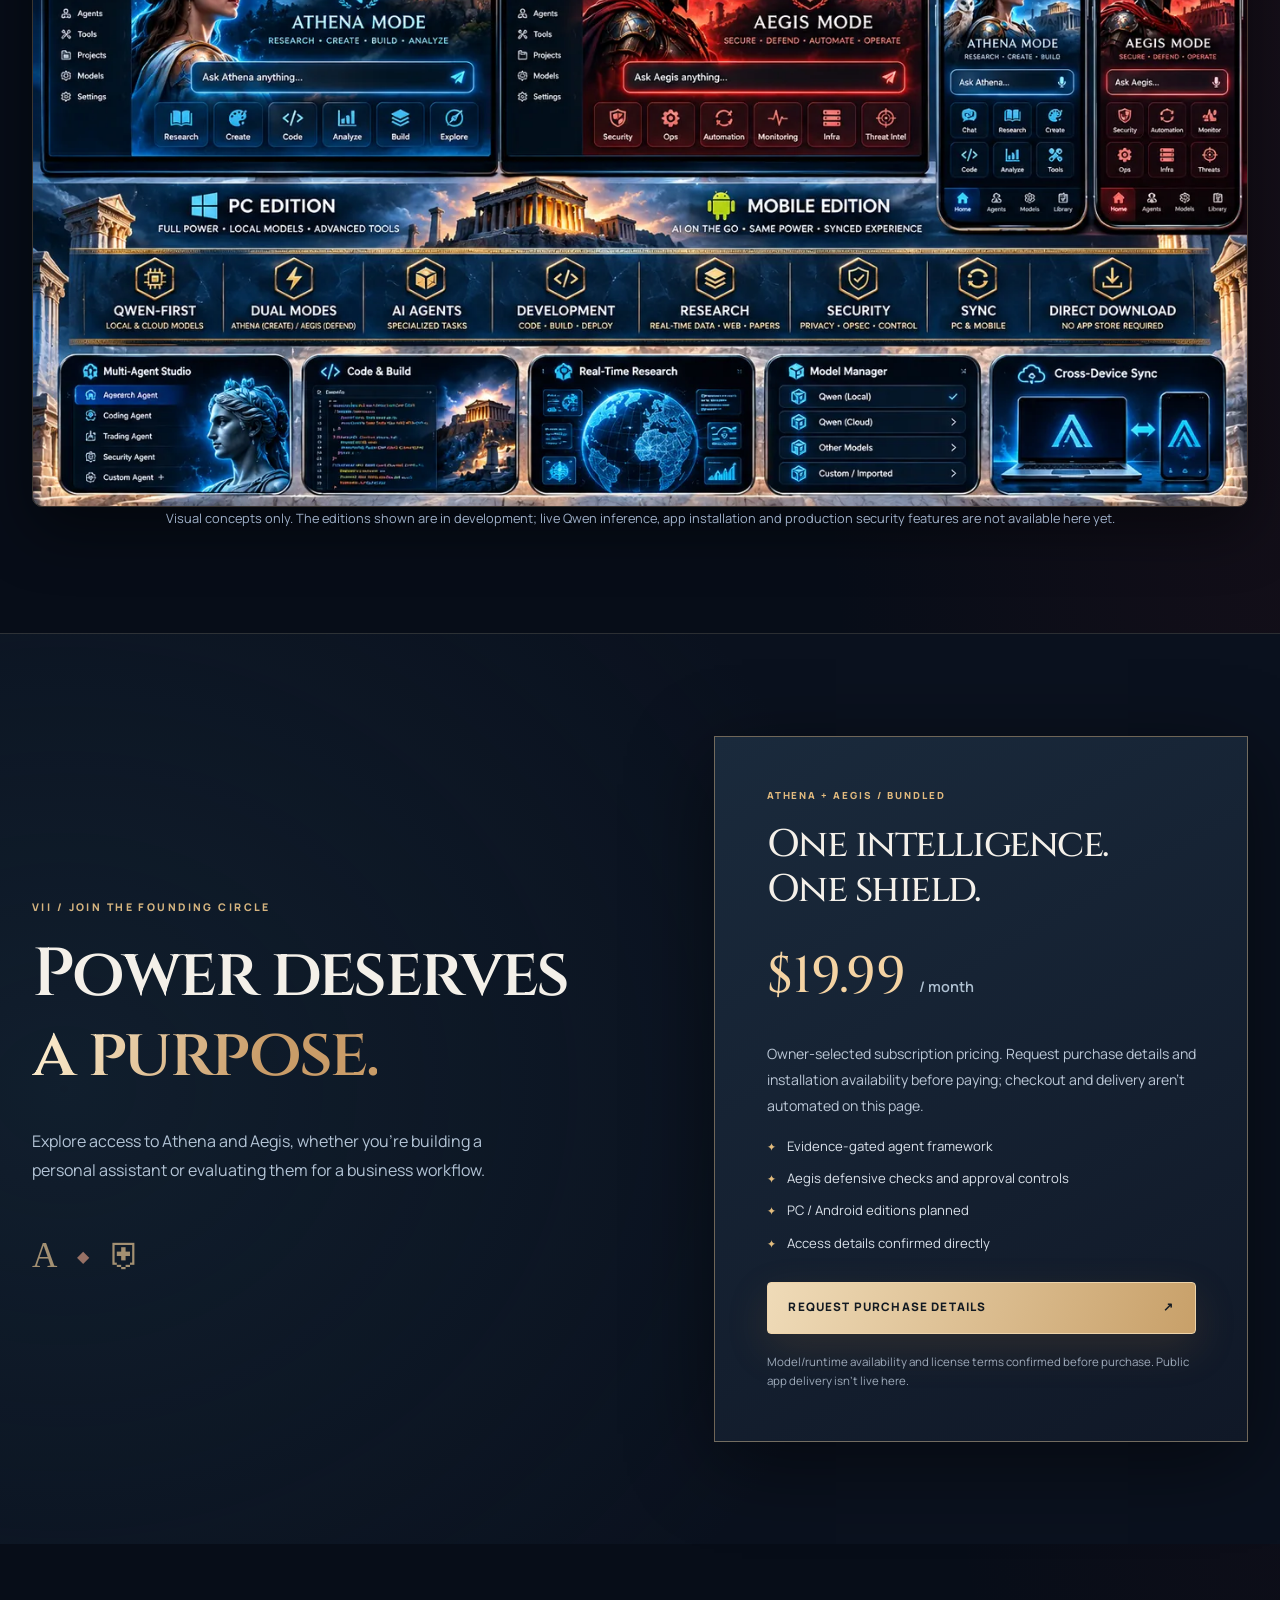
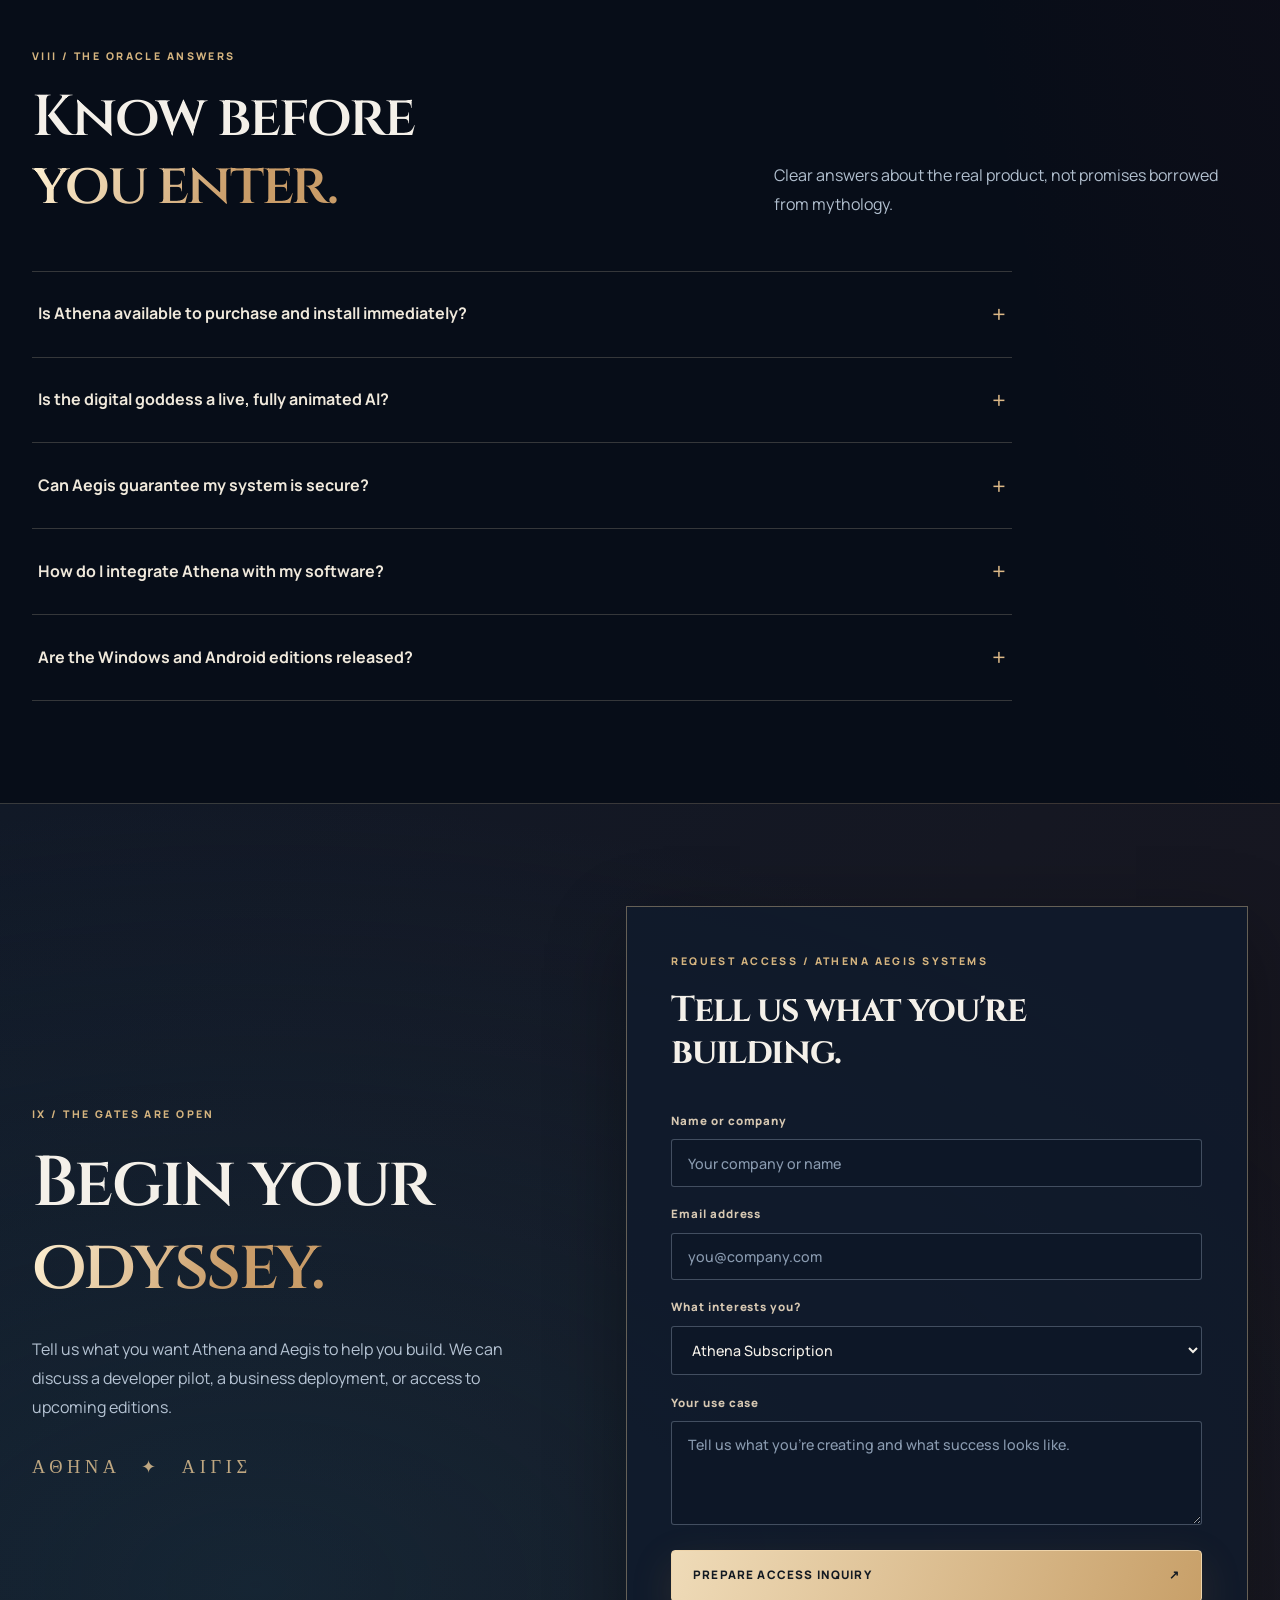
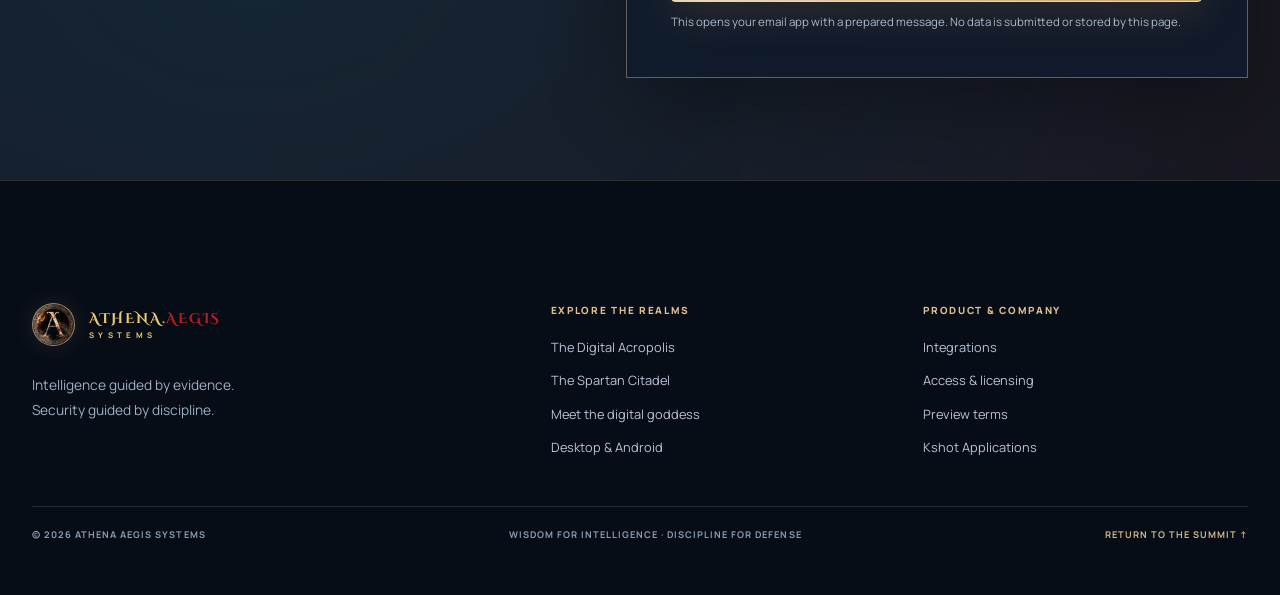
==== commit bf2d0011: "New share card: Athena and Aegis in profile flanking the Parthenon under a night sky, the owner's go" ====
--- a/index.html
+++ b/index.html
@@ -8,7 +8,7 @@
   <meta property="og:type" content="website">
   <meta property="og:title" content="Athena Aegis Systems — Wisdom Has a Guardian">
   <meta property="og:description" content="Enter the Digital Acropolis of intelligence and the Spartan Citadel of AI security. Two forces. One responsible AI system.">
-  <meta property="og:image" content="https://athenaaegissystems.com/assets/athena-aegis-share-card.webp">
+  <meta property="og:image" content="https://athenaaegissystems.com/assets/athena-aegis-share-card.webp?v=2">
   <meta property="og:image:width" content="1200"><meta property="og:image:height" content="630">
   <meta name="twitter:card" content="summary_large_image">
   <title>Athena Aegis Systems — Wisdom Has a Guardian</title>
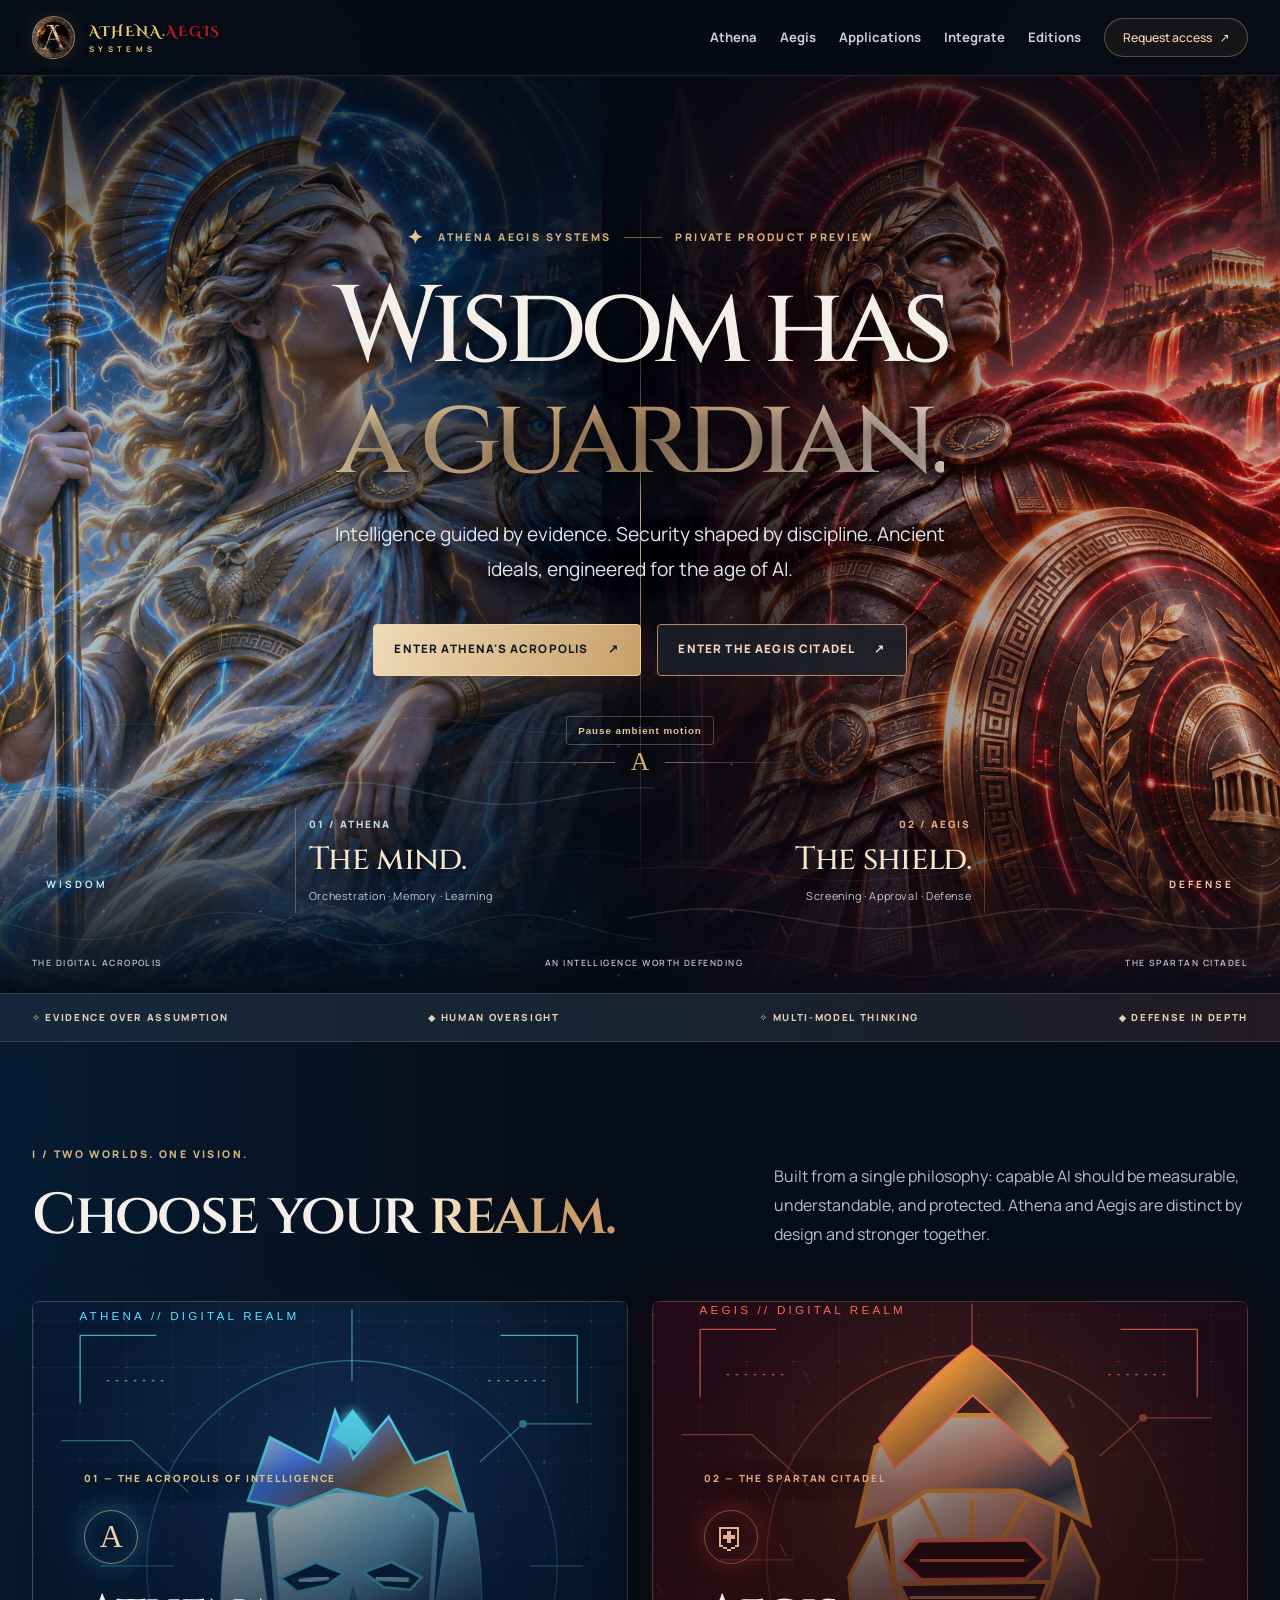
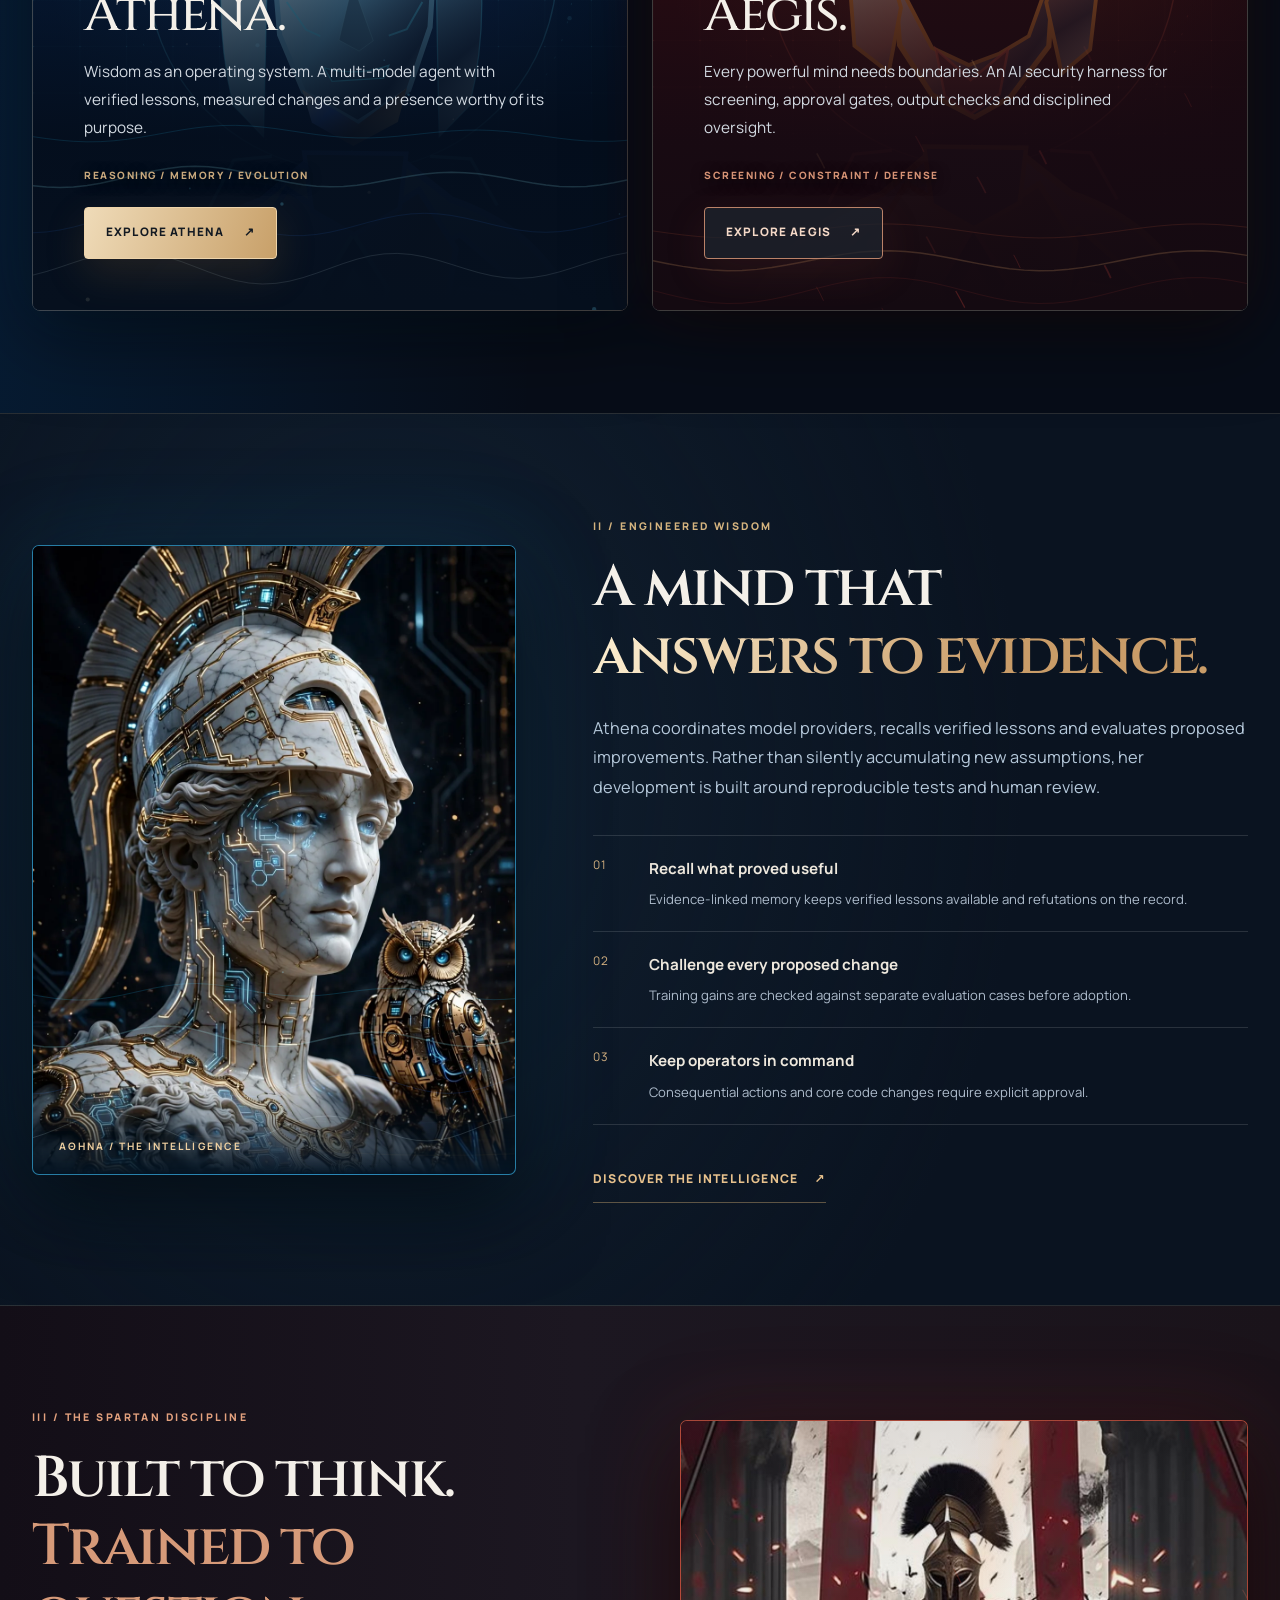
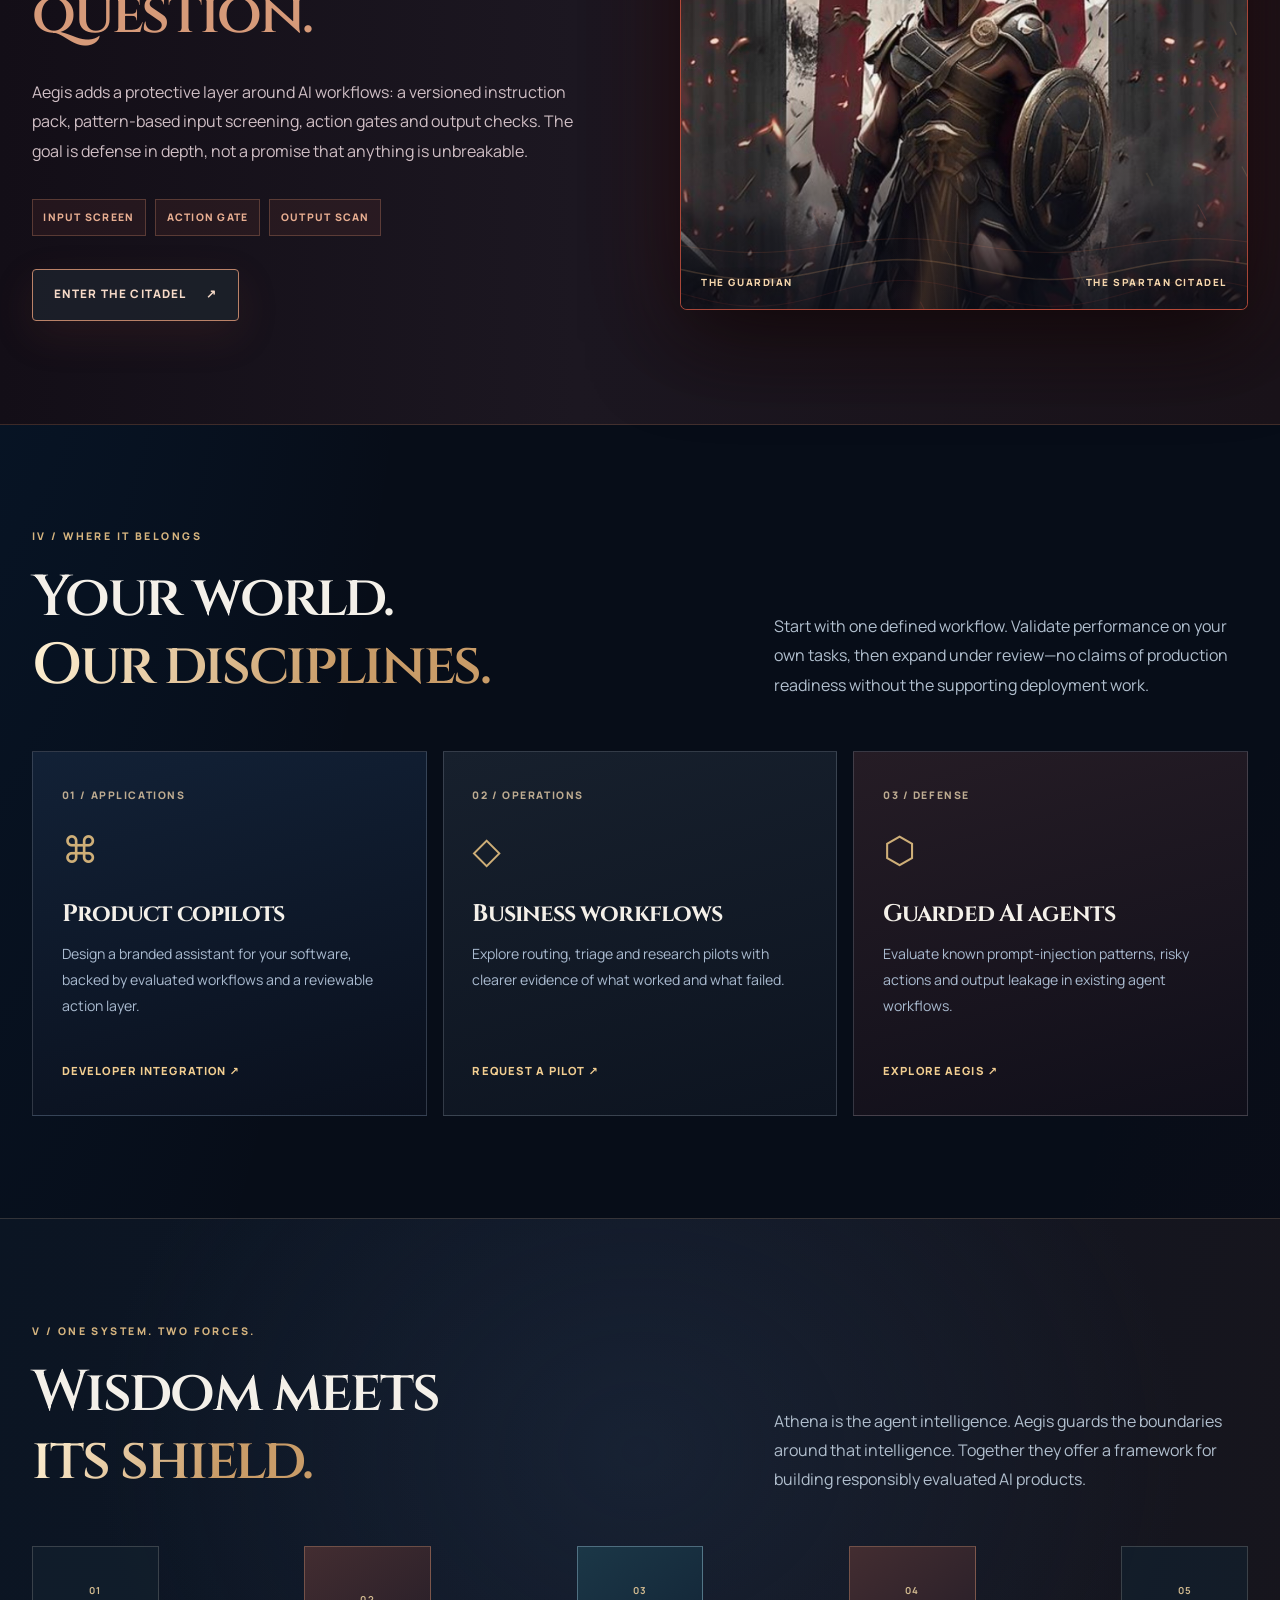
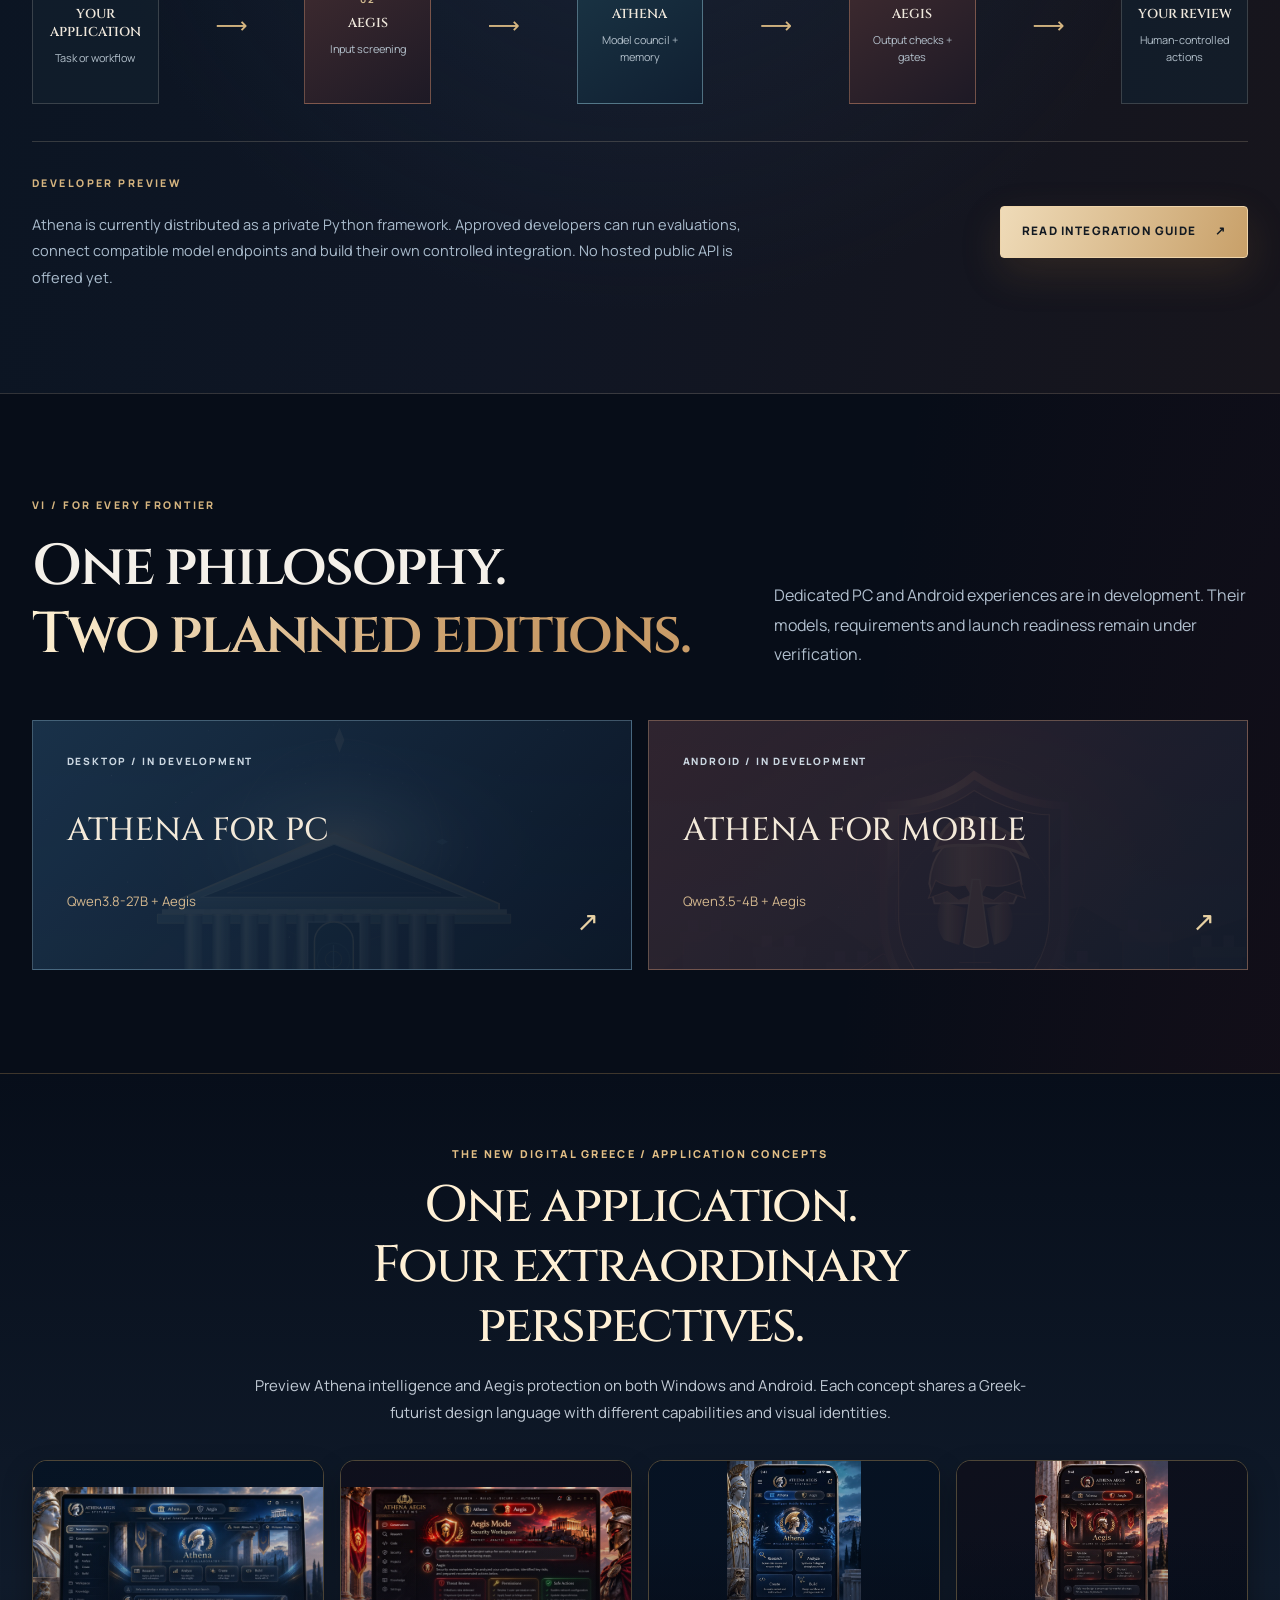
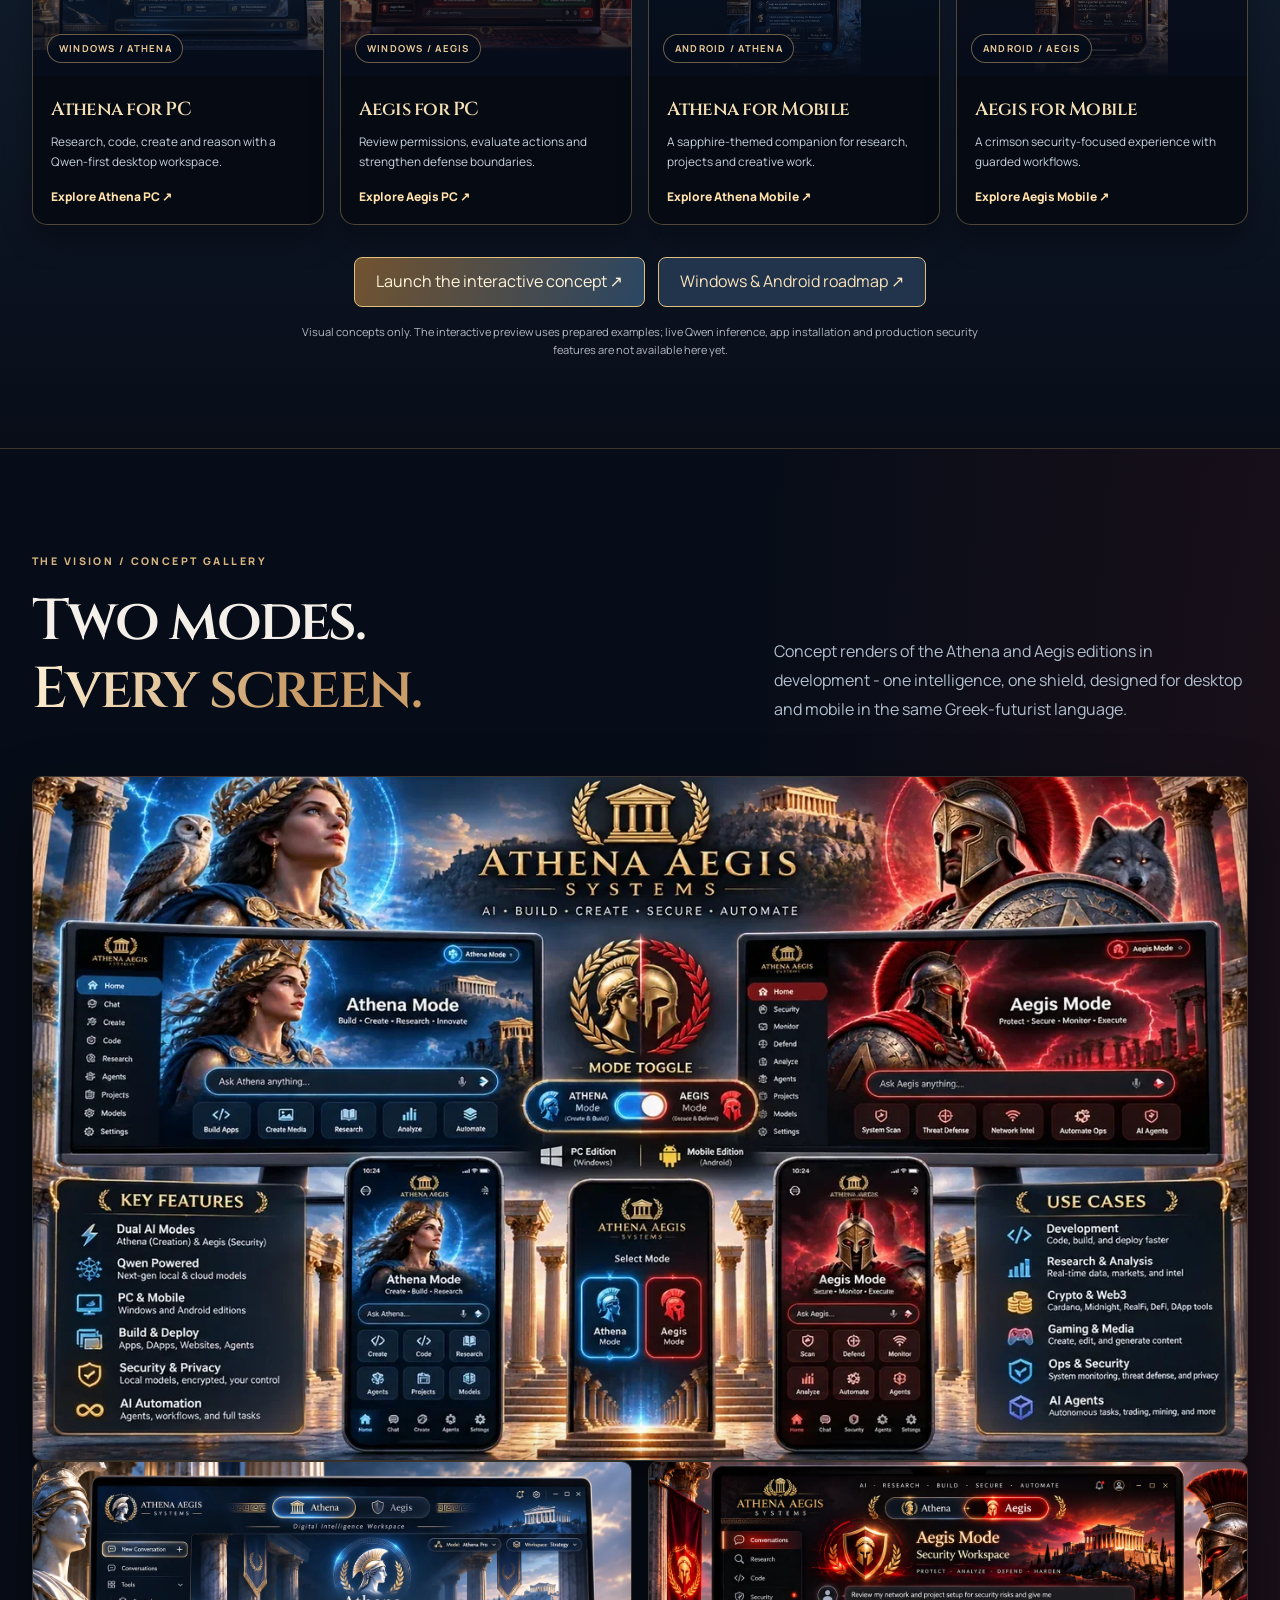
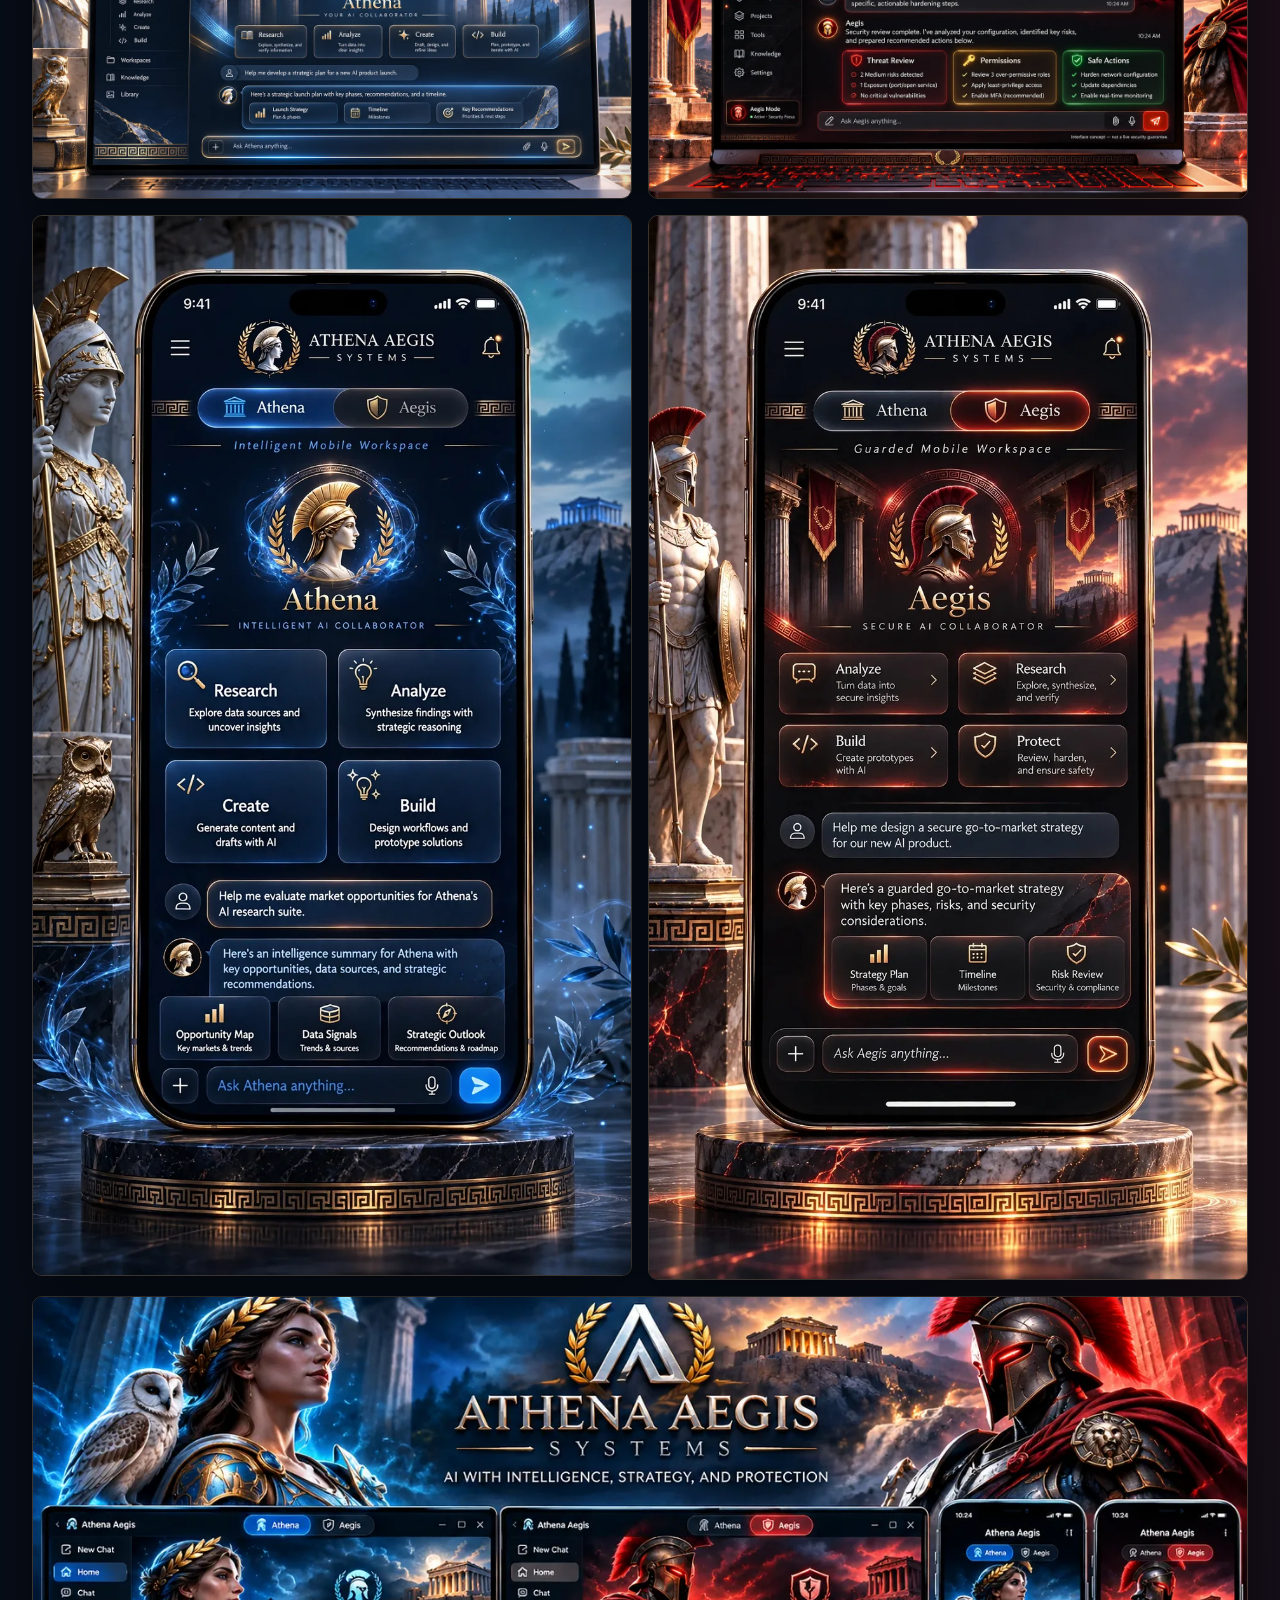
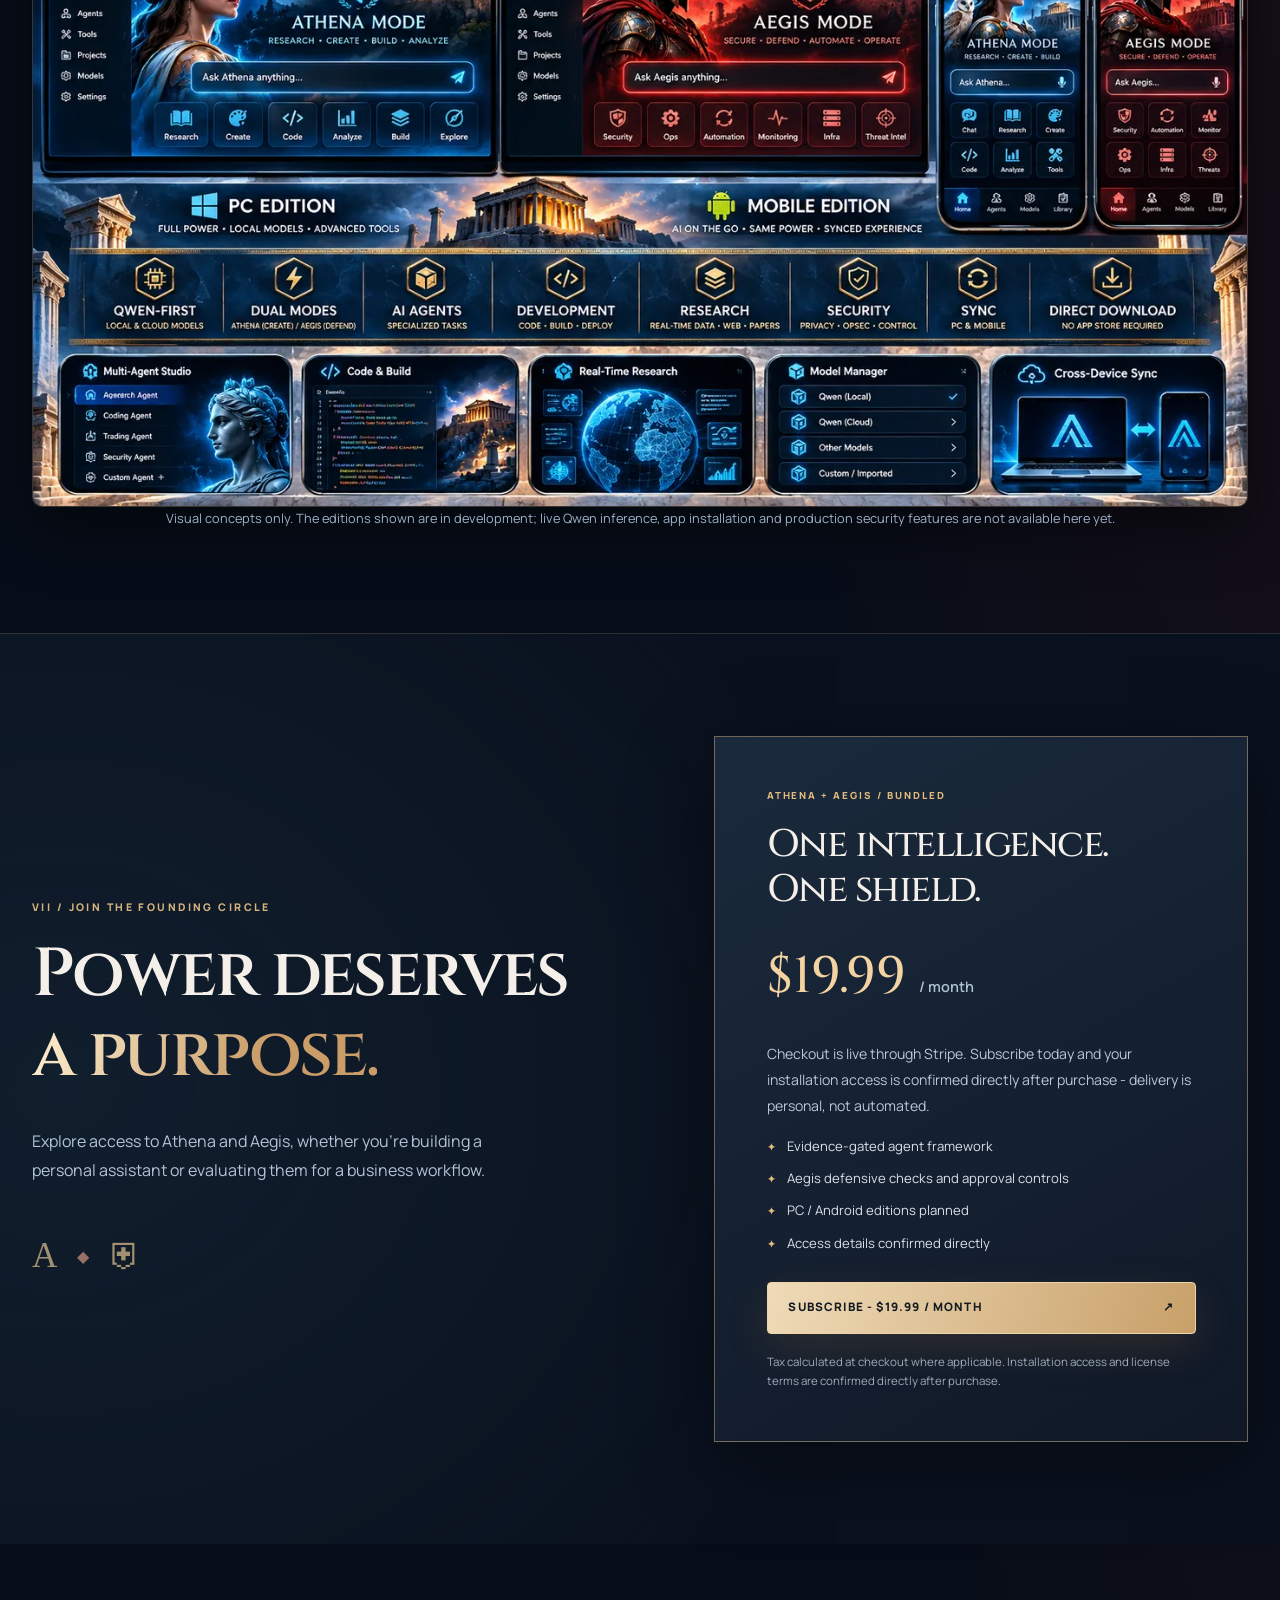
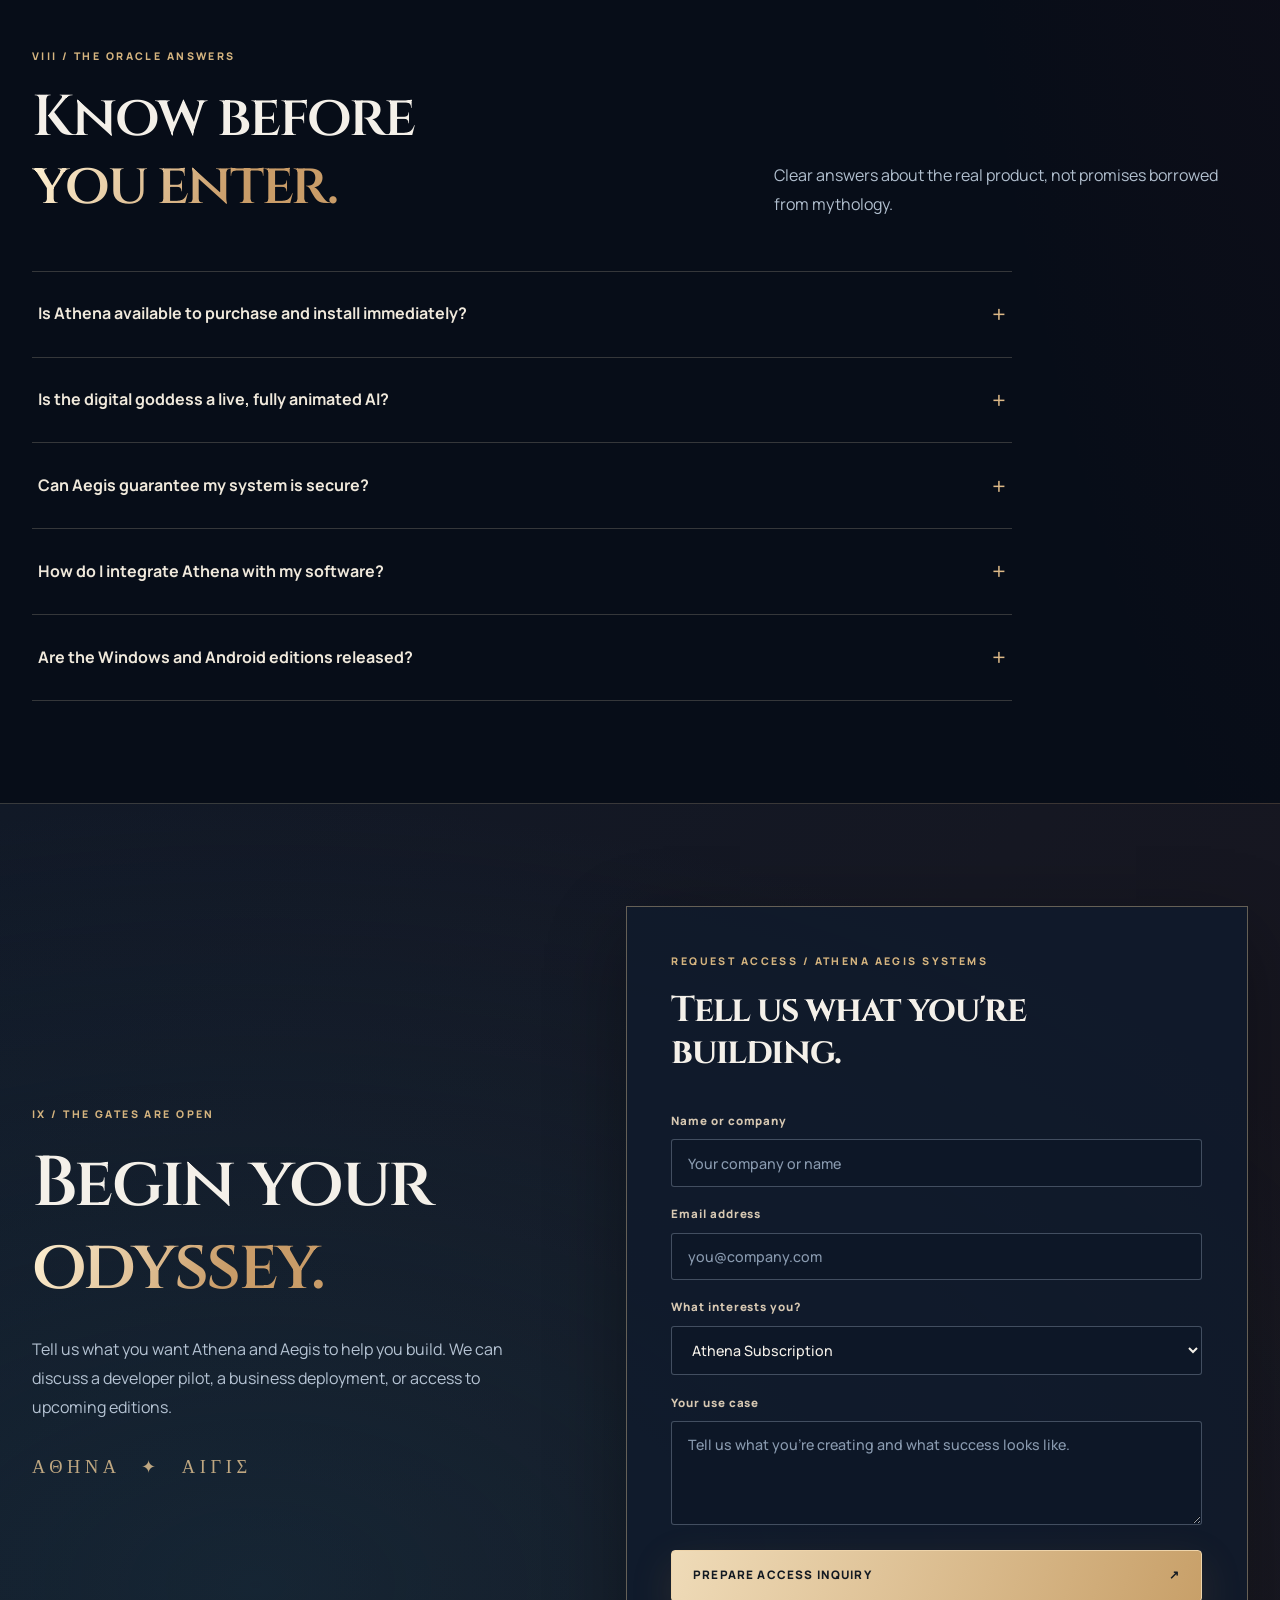
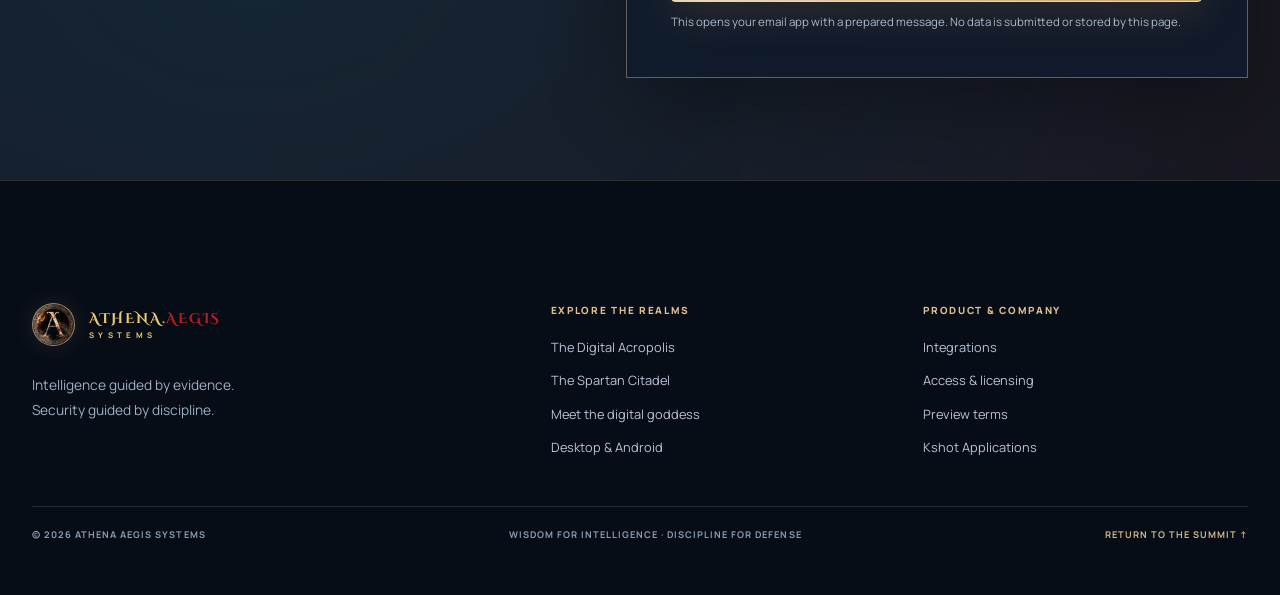
==== commit bd6f9b1e: "Athena is on sale: purchase card + FAQ + legal now point to the live Stripe checkout ($19.99/mo, aut" ====
--- a/index.html
+++ b/index.html
@@ -232,14 +232,14 @@
     <section class="world-section purchase-world" id="pricing" aria-labelledby="access-title">
       <div class="shell purchase-layout">
         <div class="reveal"><p class="world-kicker">VII / JOIN THE FOUNDING CIRCLE</p><h2 id="access-title">Power deserves<br><em>a purpose.</em></h2><p>Explore access to Athena and Aegis, whether you're building a personal assistant or evaluating them for a business workflow.</p><div class="purchase-seal" aria-hidden="true">Α<span>◆</span>⛨</div></div>
-        <div class="purchase-card reveal"><span class="purchase-label">ATHENA + AEGIS / BUNDLED</span><h3>One intelligence.<br>One shield.</h3><p class="purchase-price">$19.99 <small>/ month</small></p><p>Owner-selected subscription pricing. Request purchase details and installation availability before paying; checkout and delivery aren't automated on this page.</p><ul><li>Evidence-gated agent framework</li><li>Aegis defensive checks and approval controls</li><li>PC / Android editions planned</li><li>Access details confirmed directly</li></ul><a class="world-button world-button-gold" href="#contact" data-plan="Athena Subscription">Request purchase details <span aria-hidden="true">↗</span></a><small>Model/runtime availability and license terms confirmed before purchase. Public app delivery isn't live here.</small></div>
+        <div class="purchase-card reveal"><span class="purchase-label">ATHENA + AEGIS / BUNDLED</span><h3>One intelligence.<br>One shield.</h3><p class="purchase-price">$19.99 <small>/ month</small></p><p>Checkout is live through Stripe. Subscribe today and your installation access is confirmed directly after purchase - delivery is personal, not automated.</p><ul><li>Evidence-gated agent framework</li><li>Aegis defensive checks and approval controls</li><li>PC / Android editions planned</li><li>Access details confirmed directly</li></ul><a class="world-button world-button-gold" href="https://buy.stripe.com/fZufZj71r1BzbDHcvt6kg00" data-plan="Athena Subscription">Subscribe - $19.99 / month <span aria-hidden="true">↗</span></a><small>Tax calculated at checkout where applicable. Installation access and license terms are confirmed directly after purchase.</small></div>
       </div>
     </section>
 
     <section class="world-section shell questions-world" id="faq" aria-labelledby="faq-title">
       <div class="world-section-head reveal"><div><p class="world-kicker">VIII / THE ORACLE ANSWERS</p><h2 id="faq-title">Know before<br><em>you enter.</em></h2></div><p>Clear answers about the real product, not promises borrowed from mythology.</p></div>
       <div class="world-faq reveal">
-        <details><summary>Is Athena available to purchase and install immediately?<span aria-hidden="true">+</span></summary><p>The Python framework is in private developer preview. The owner has selected a $19.99 monthly subscription price; this site provides an inquiry path, not self-service checkout or instant downloads. Confirm readiness, terms and a verified payment method before purchasing.</p></details>
+        <details><summary>Is Athena available to purchase and install immediately?<span aria-hidden="true">+</span></summary><p>You can subscribe today through the secure Stripe checkout on this page at the owner-selected $19.99 monthly price. The Python framework is in private developer preview, so installation access is confirmed personally after purchase rather than delivered as an instant public download.</p></details>
         <details><summary>Is the digital goddess a live, fully animated AI?<span aria-hidden="true">+</span></summary><p>The current web character is an animated visual portrait with an optional browser-spoken introduction. It is not a rigged 3D person or live conversation. Muse is working on a separate voice upgrade.</p></details>
         <details><summary>Can Aegis guarantee my system is secure?<span aria-hidden="true">+</span></summary><p>No. Aegis is defense in depth: pattern screens, instruction boundaries, action gates and output checks. No security tool should be described as invulnerable or a replacement for architecture and independent testing.</p></details>
         <details><summary>How do I integrate Athena with my software?<span aria-hidden="true">+</span></summary><p>Approved pilots use the private Python package and command-line interface with compatible providers. A public hosted API, automatic deployment, and production integrations are not generally available yet. <a href="./integration.html">Read the developer guide</a>.</p></details>
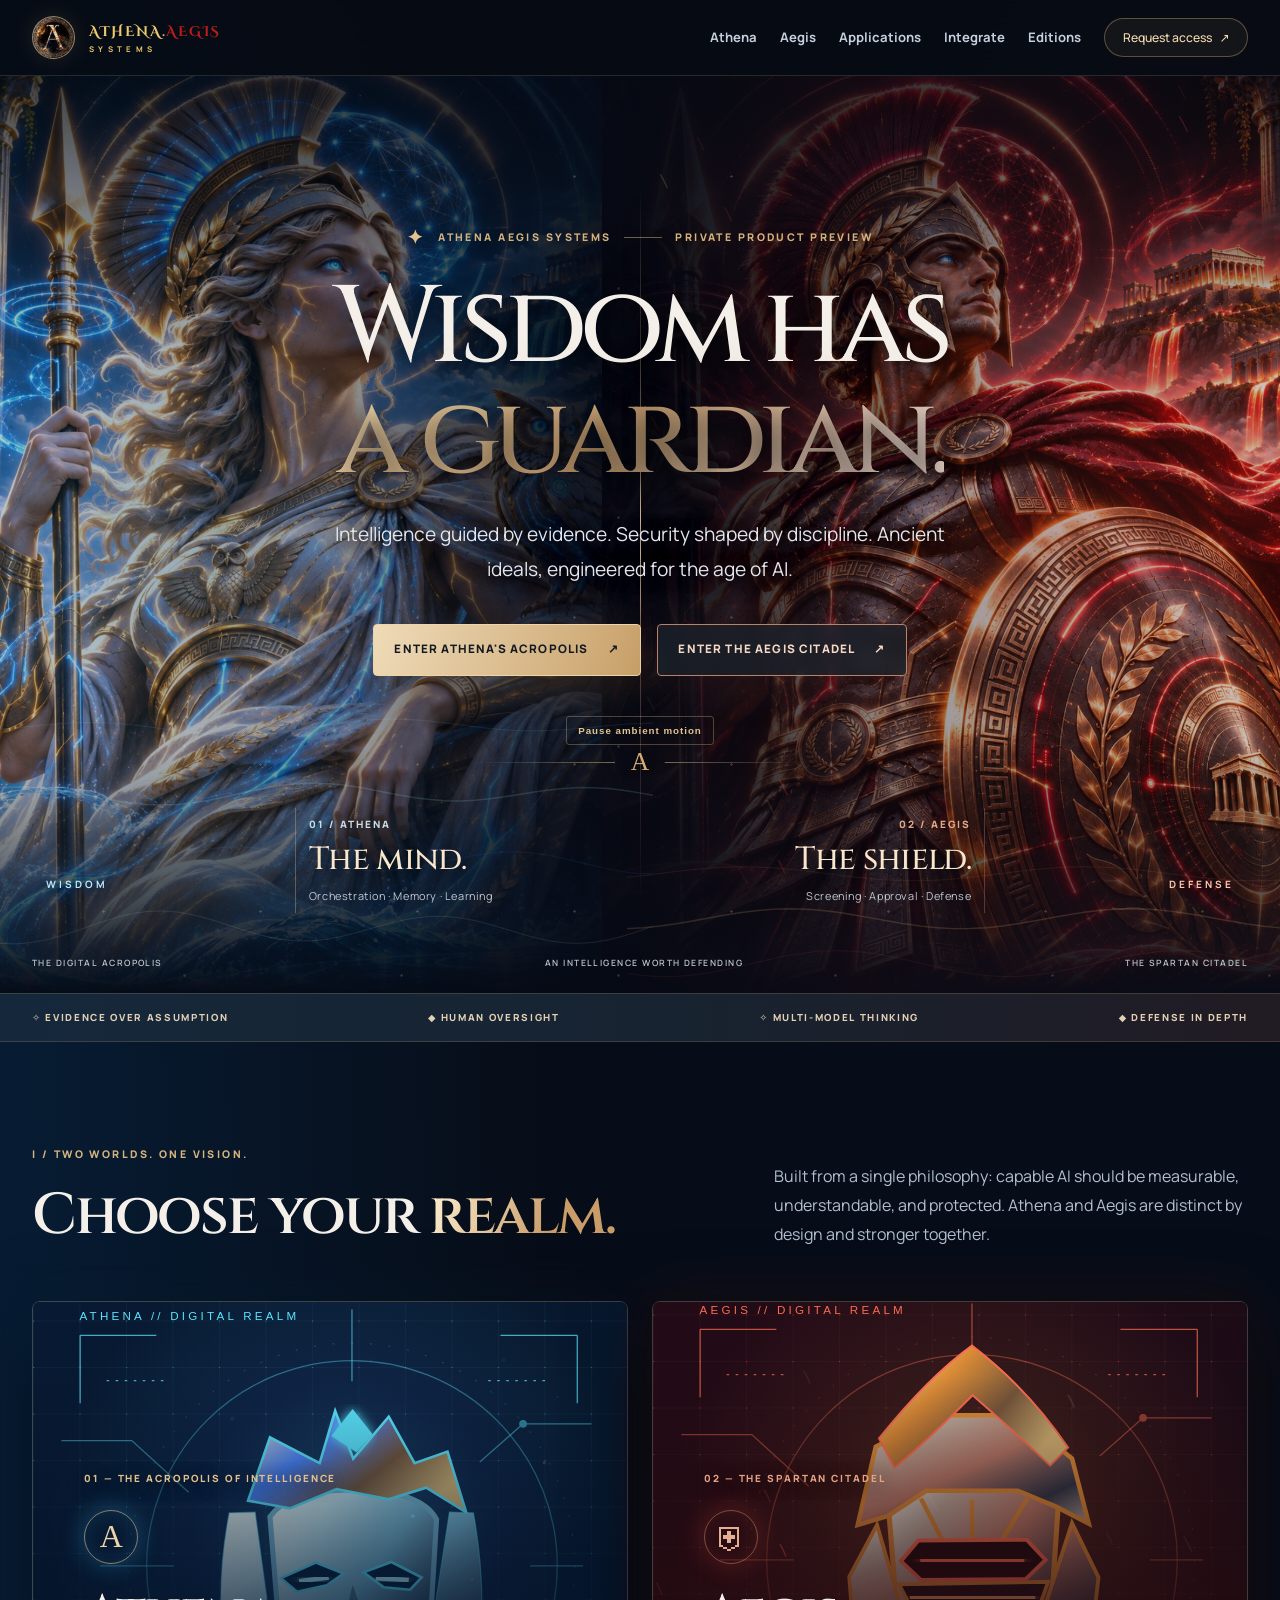
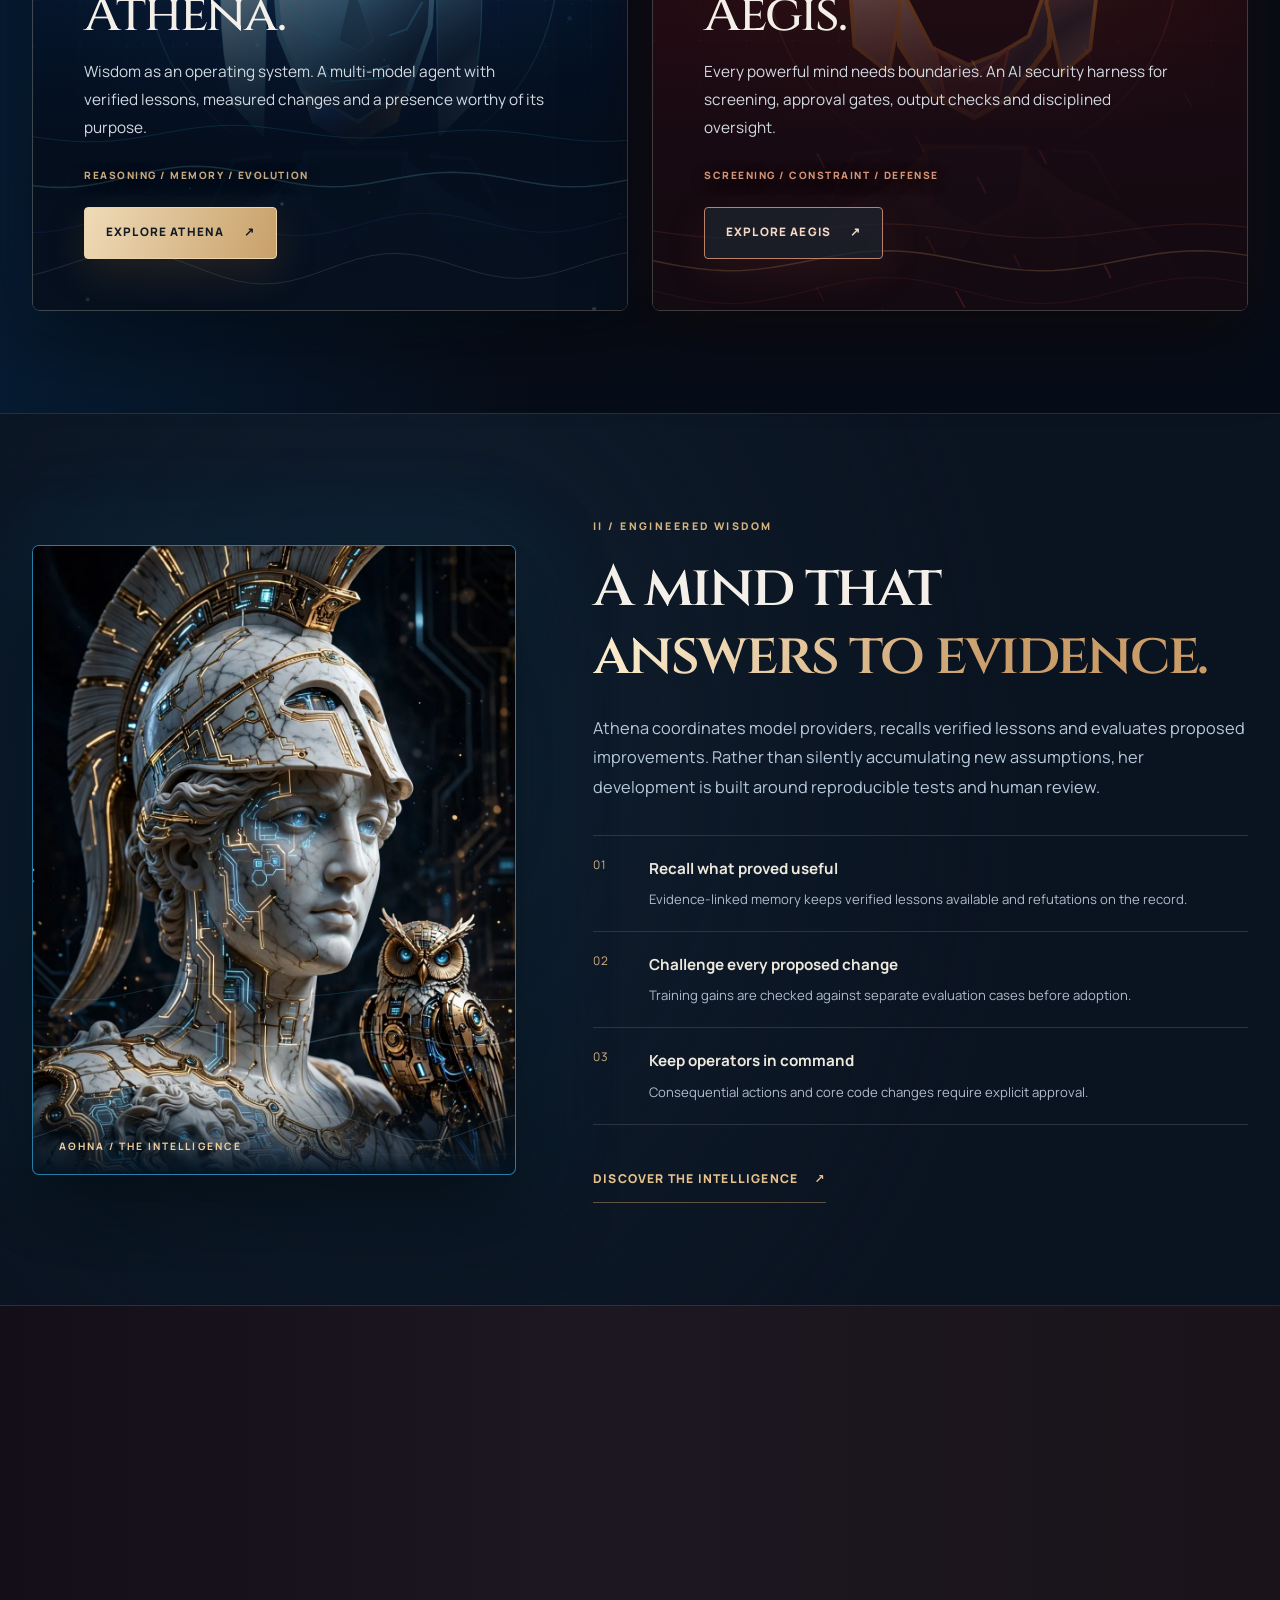
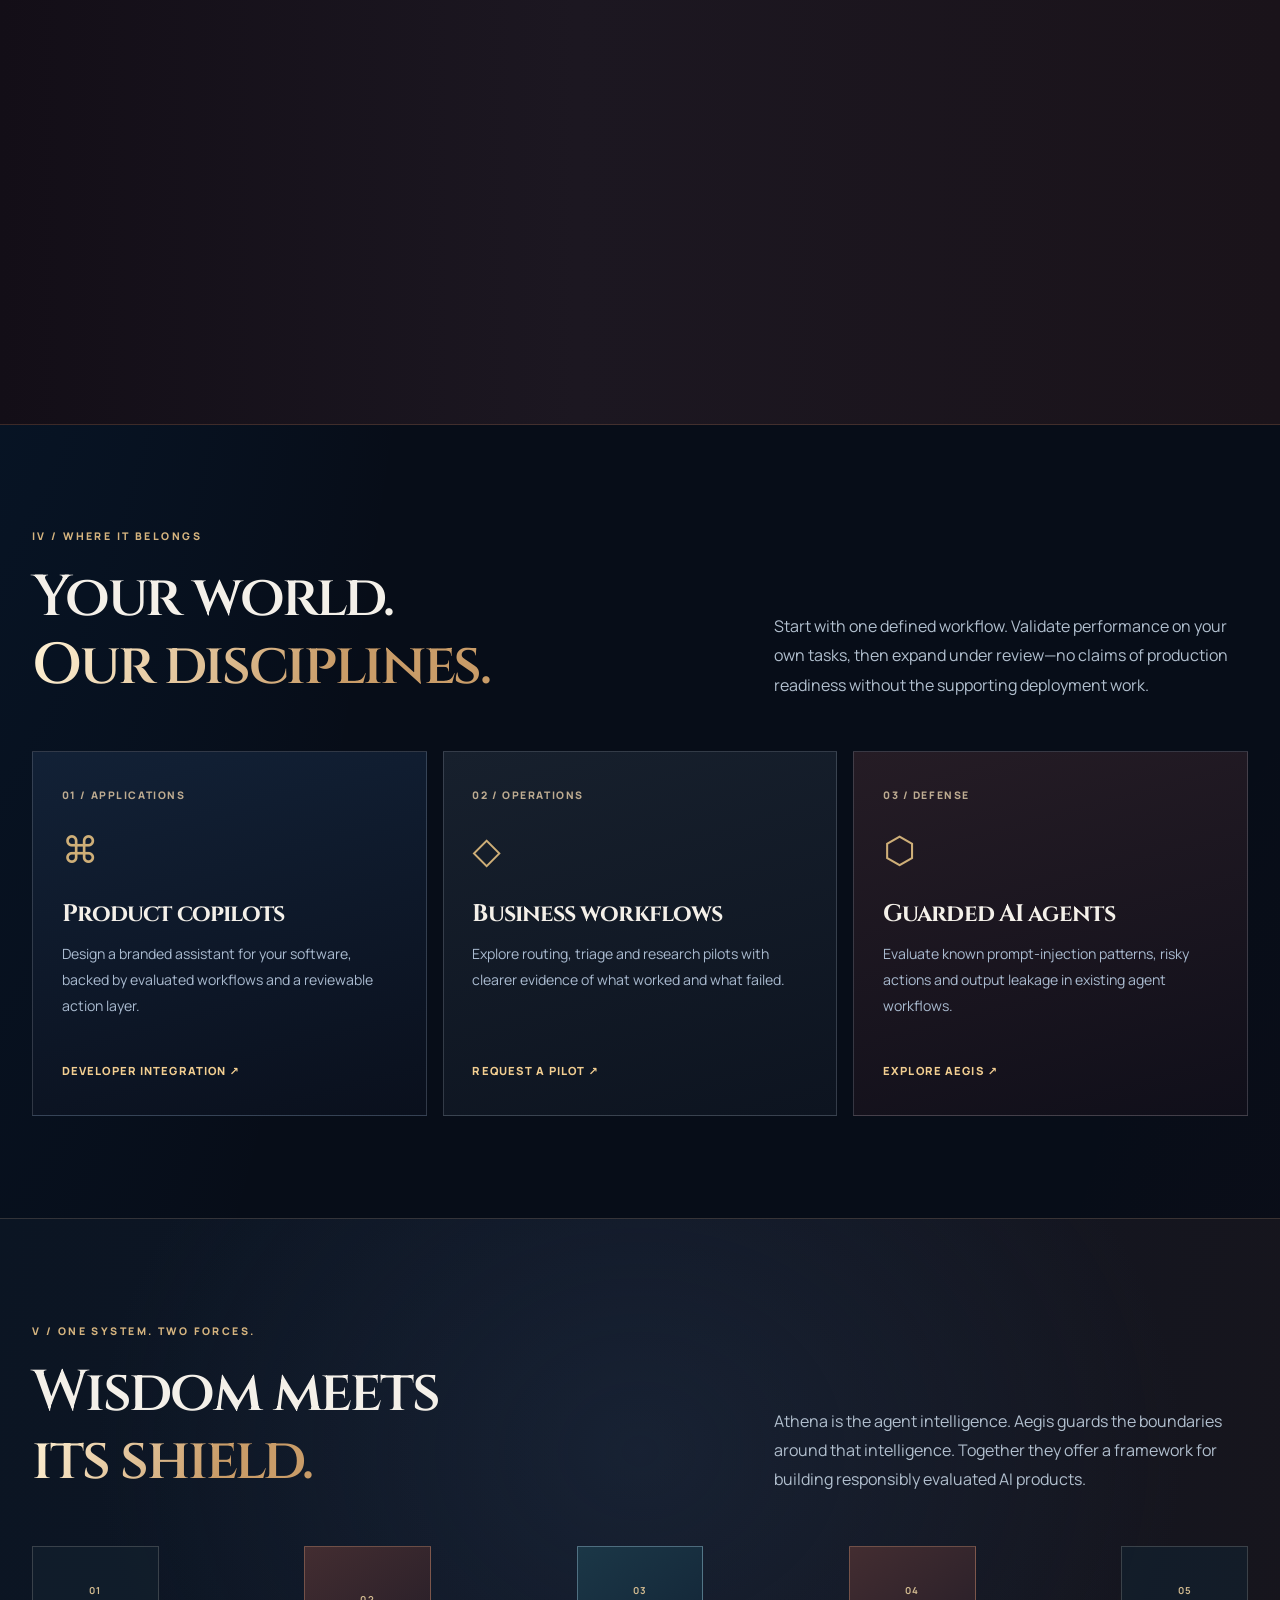
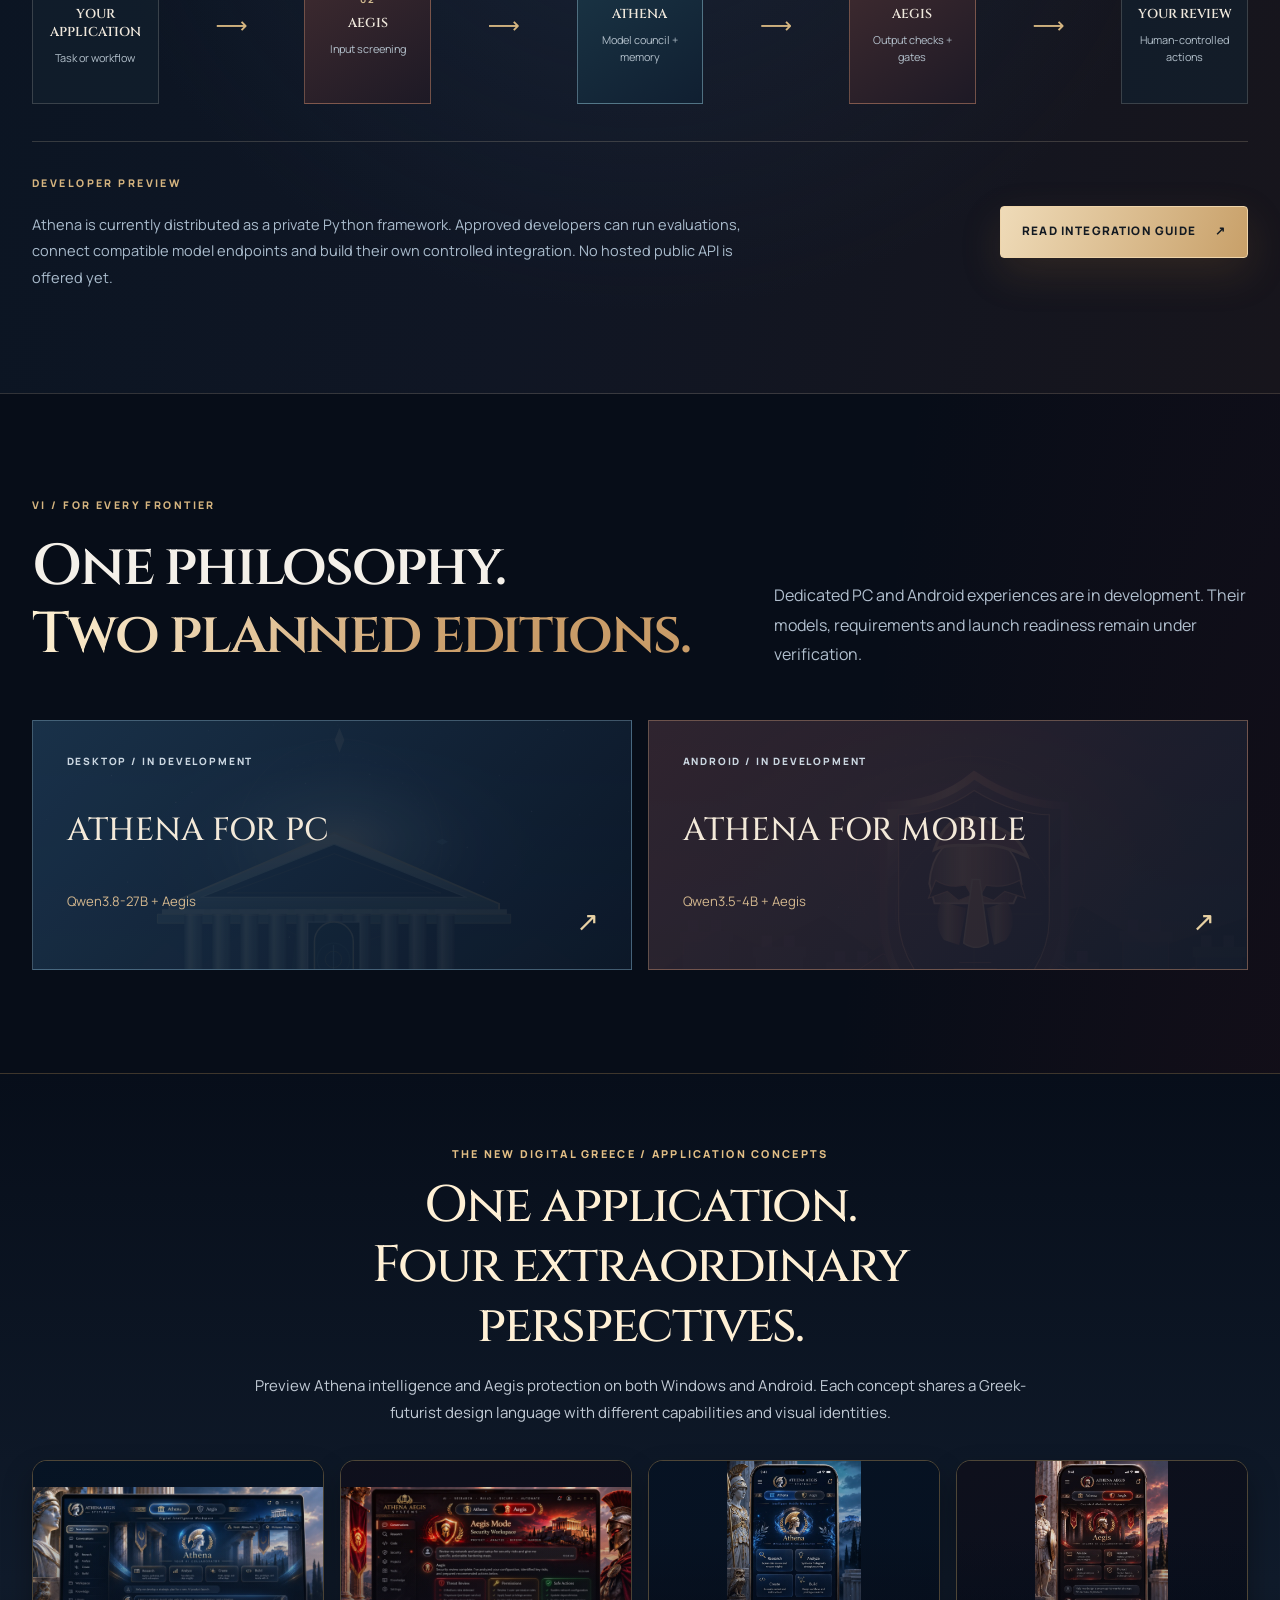
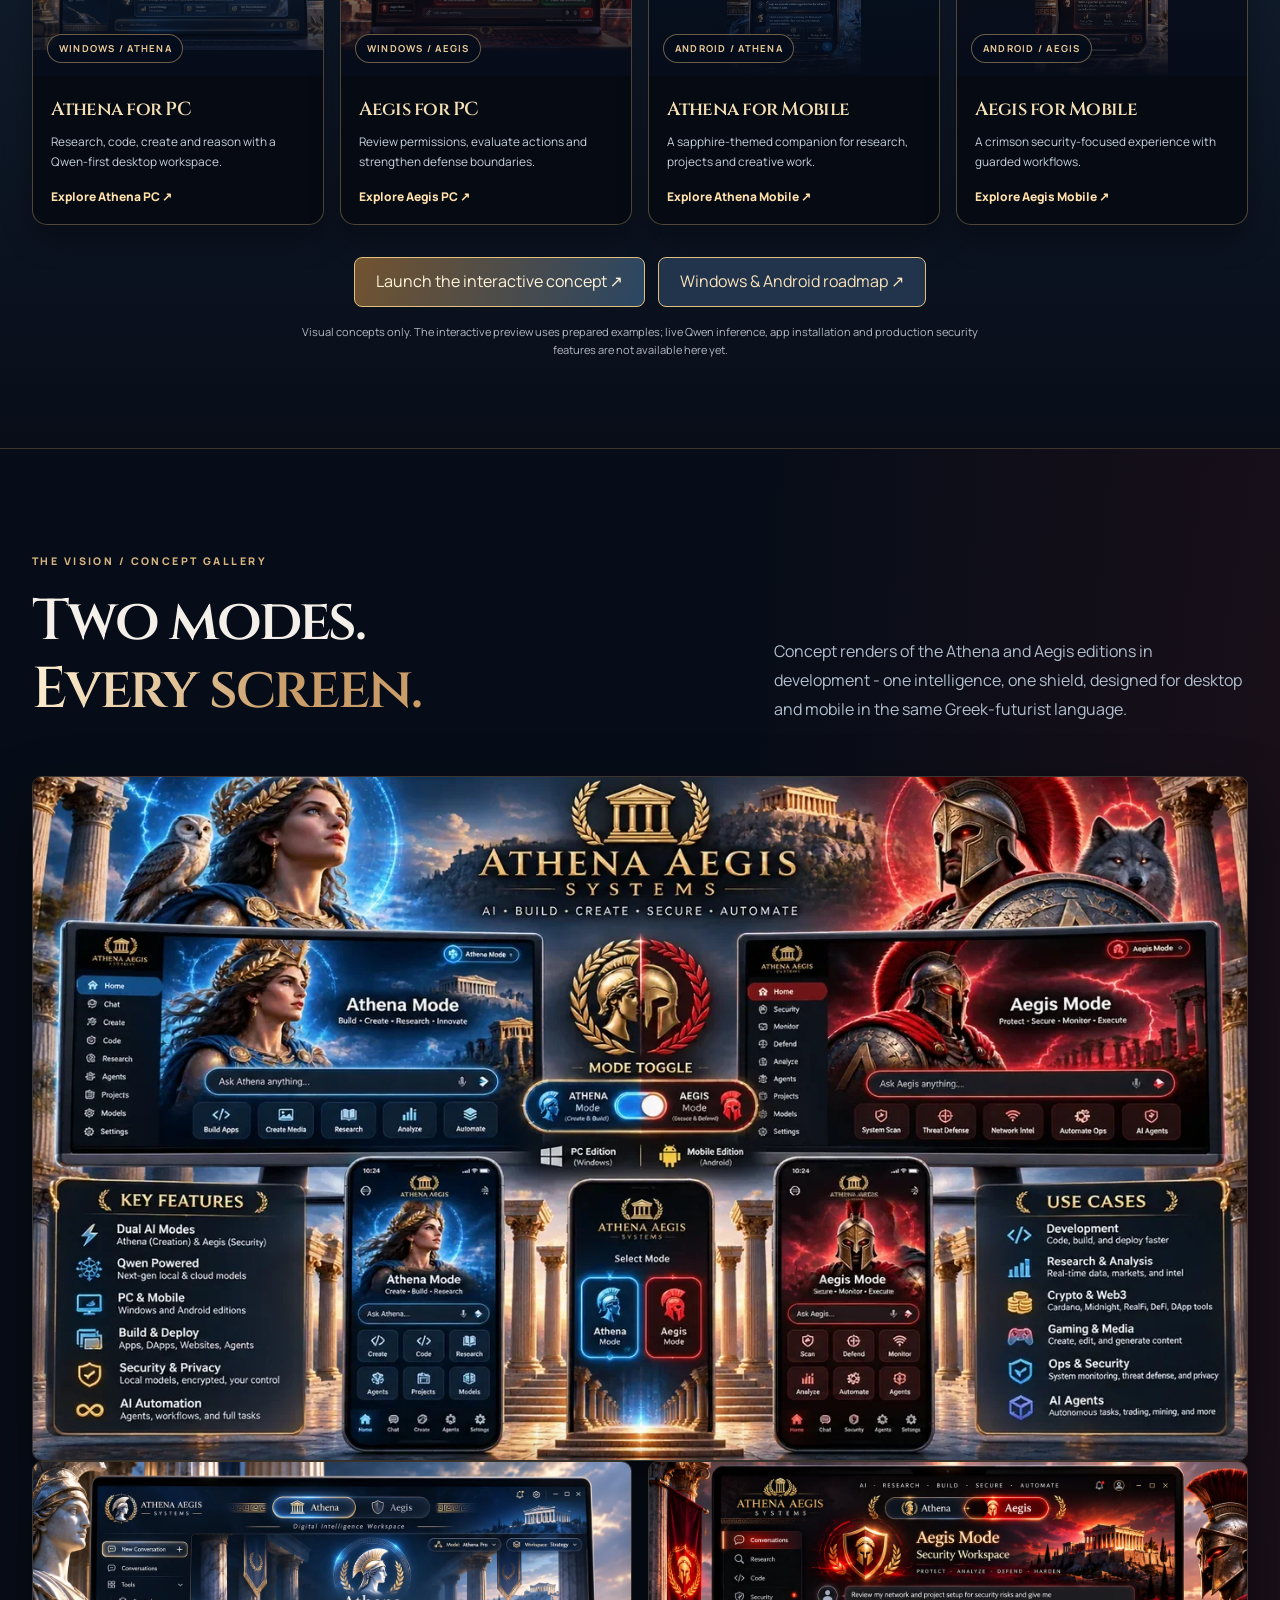
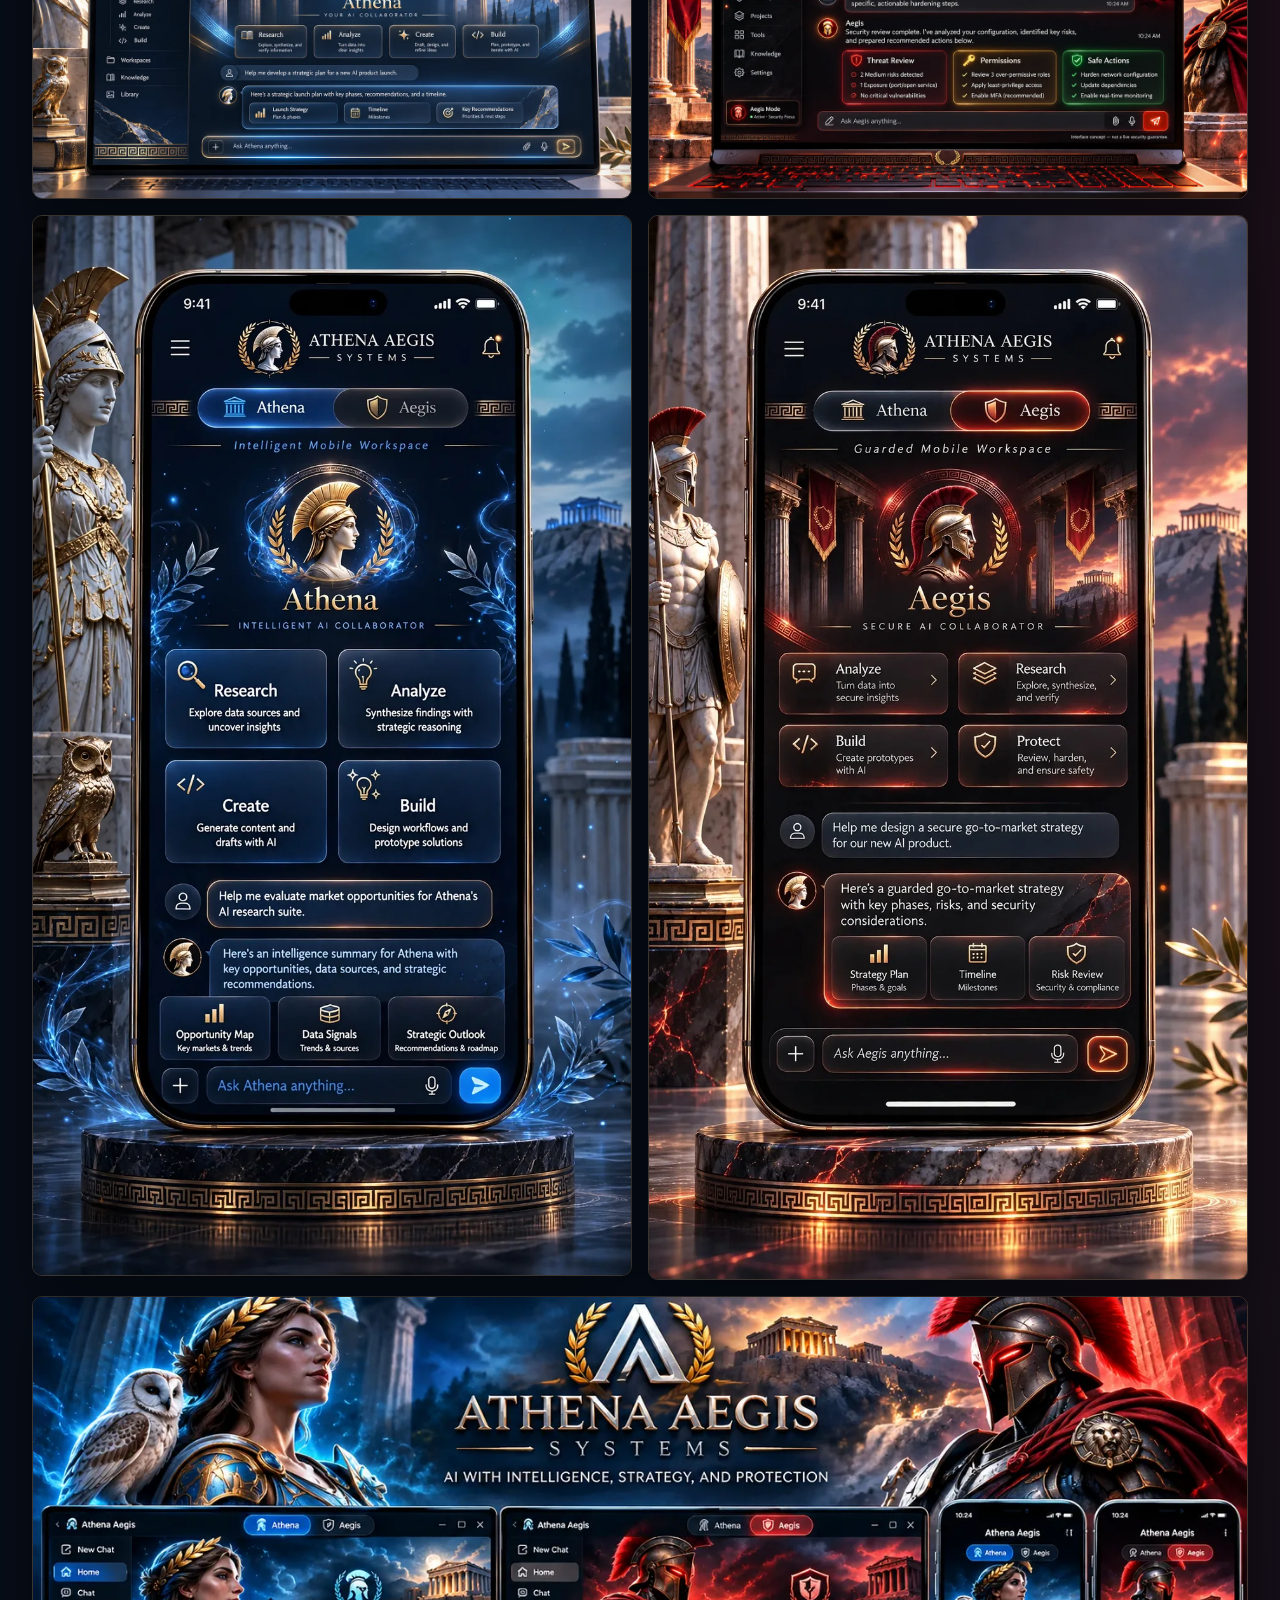
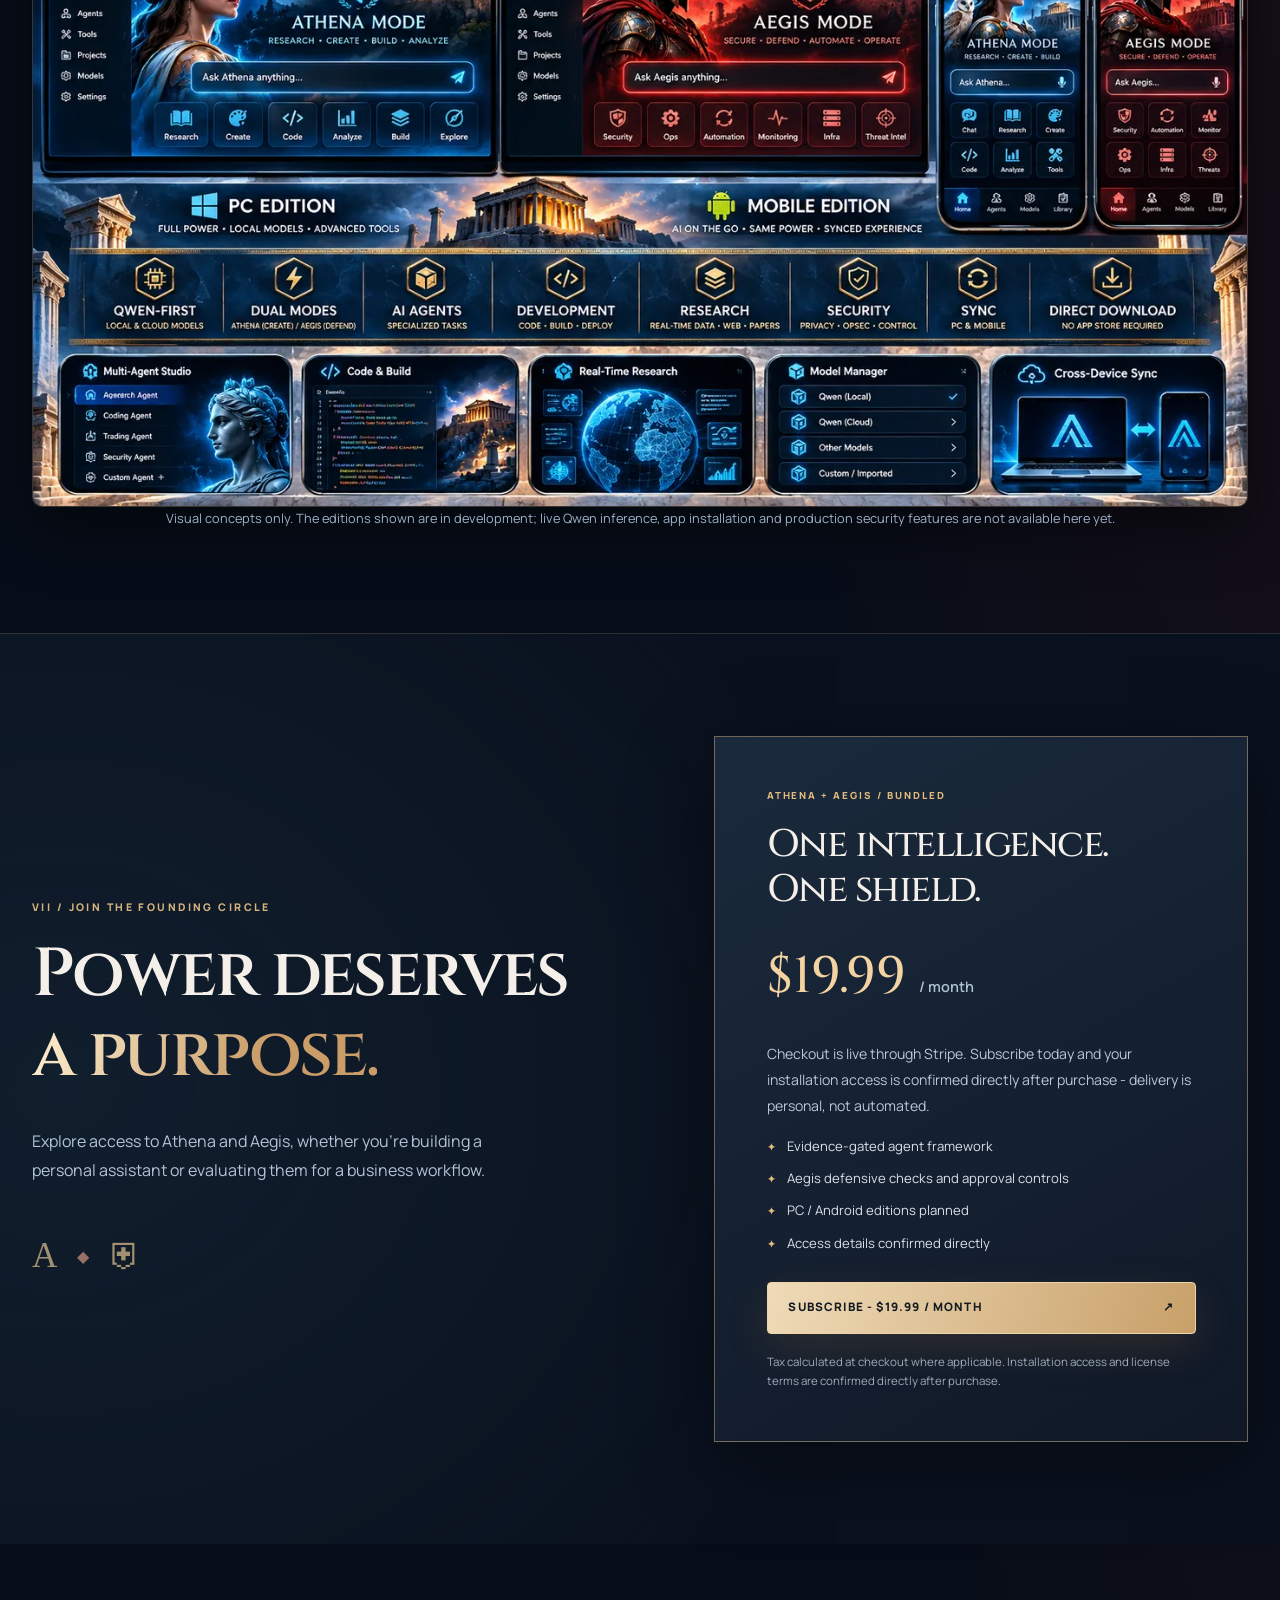
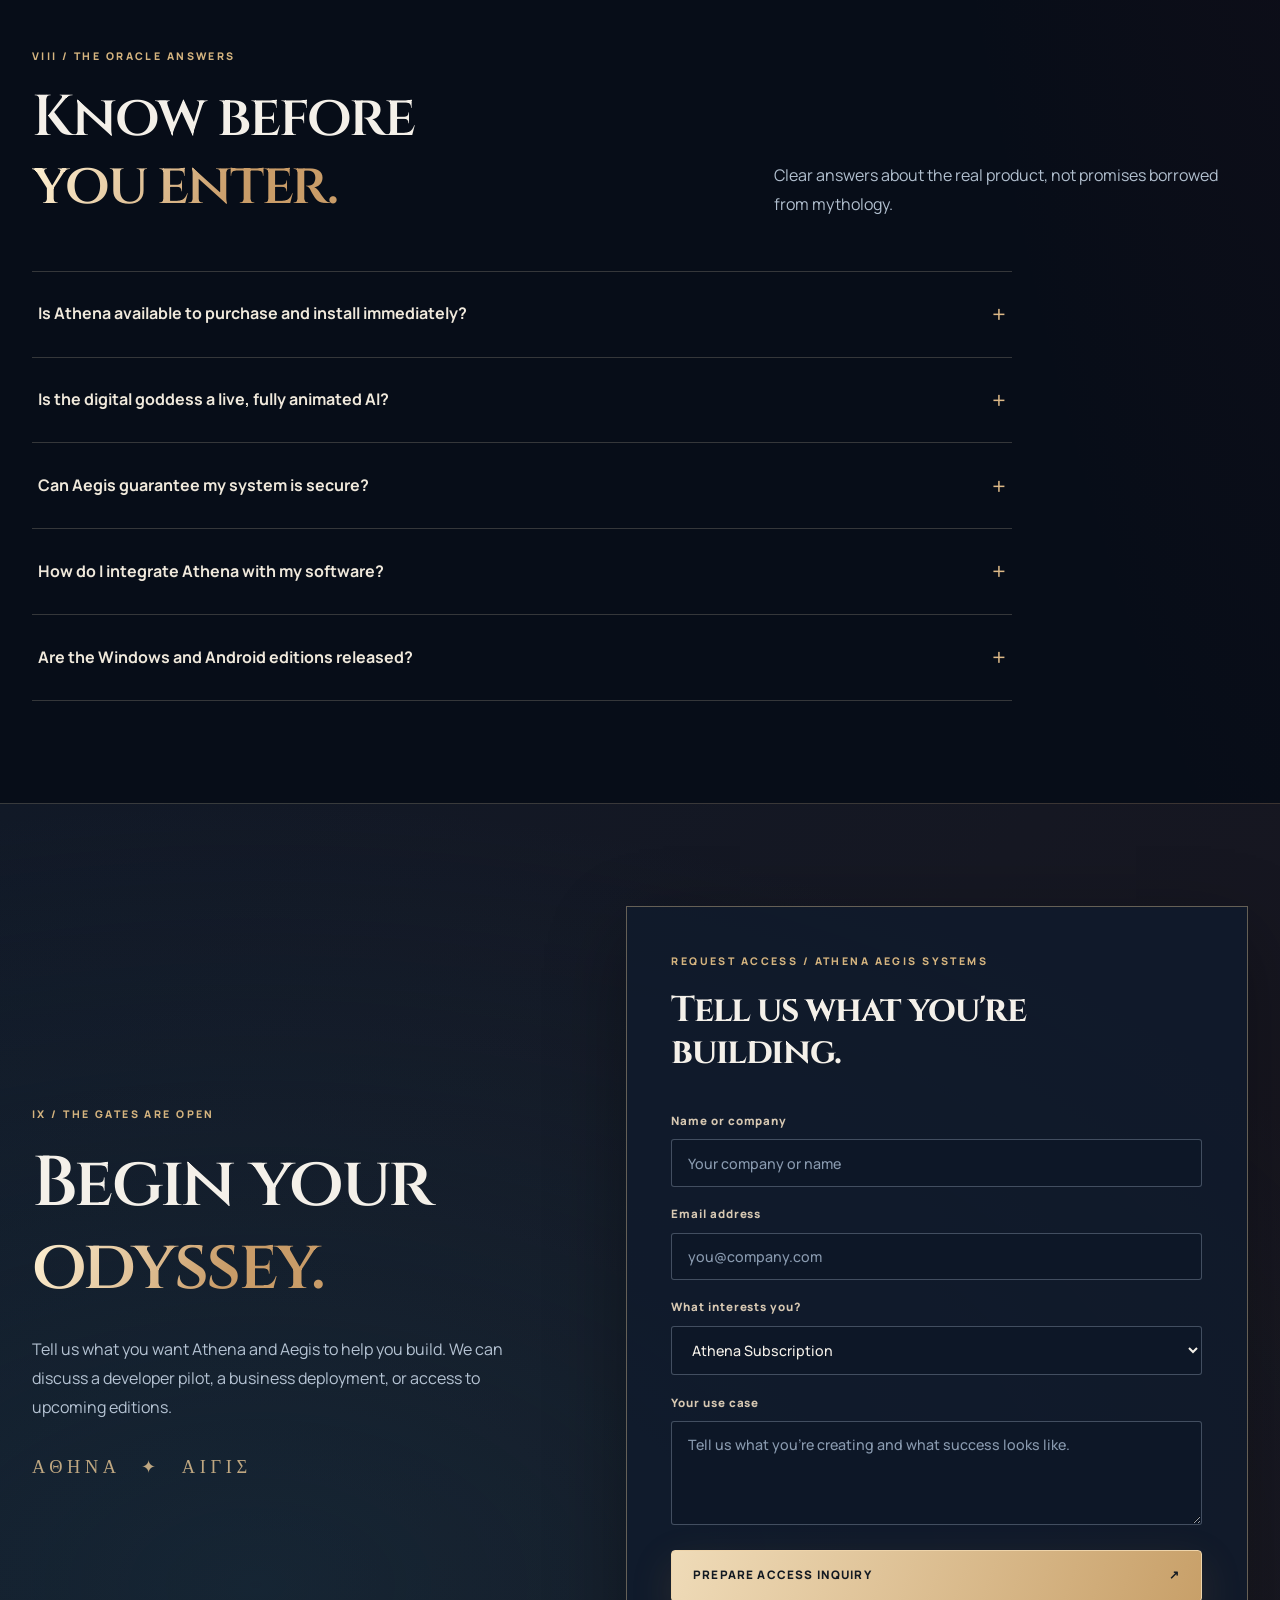
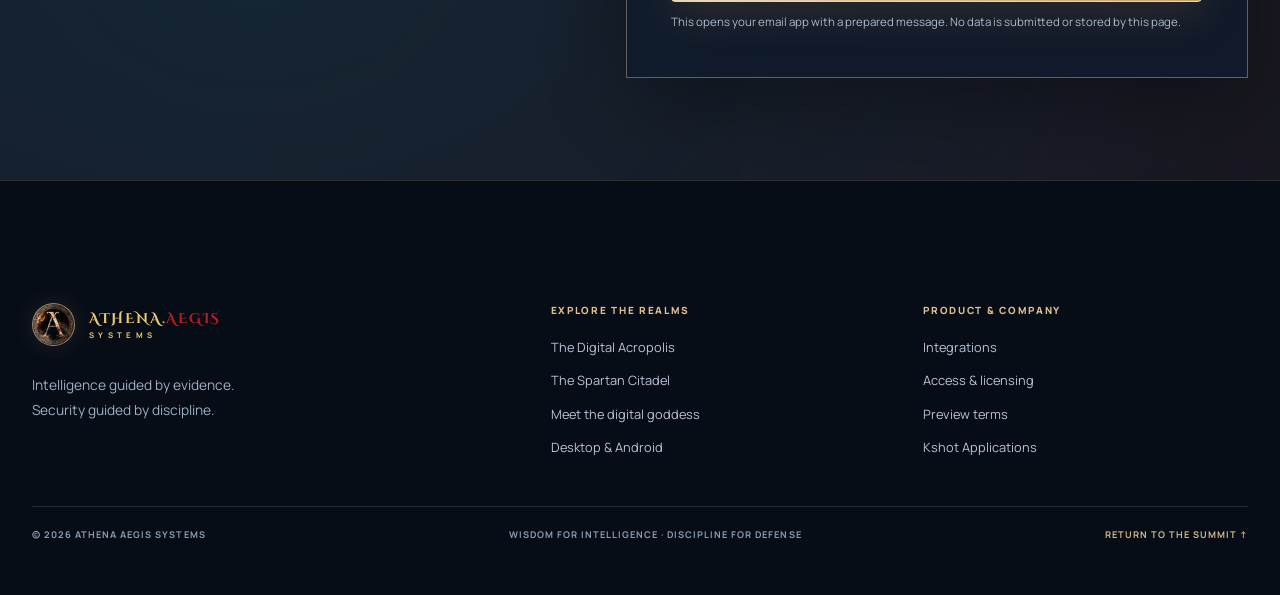
==== commit 5f05d5d6: "Be explicit about the signed all-in-one Windows PC installer" ====
--- a/index.html
+++ b/index.html
@@ -243,7 +243,7 @@
         <details><summary>Is the digital goddess a live, fully animated AI?<span aria-hidden="true">+</span></summary><p>The current web character is an animated visual portrait with an optional browser-spoken introduction. It is not a rigged 3D person or live conversation. Muse is working on a separate voice upgrade.</p></details>
         <details><summary>Can Aegis guarantee my system is secure?<span aria-hidden="true">+</span></summary><p>No. Aegis is defense in depth: pattern screens, instruction boundaries, action gates and output checks. No security tool should be described as invulnerable or a replacement for architecture and independent testing.</p></details>
         <details><summary>How do I integrate Athena with my software?<span aria-hidden="true">+</span></summary><p>Approved pilots use the private Python package and command-line interface with compatible providers. A public hosted API, automatic deployment, and production integrations are not generally available yet. <a href="./integration.html">Read the developer guide</a>.</p></details>
-        <details><summary>Are the Windows and Android editions released?<span aria-hidden="true">+</span></summary><p>Both are being developed. The PC plan uses Qwen3.8-27B and Aegis; the Android plan uses Qwen3.5-4B and Aegis. Hardware requirements, installer delivery, and direct-download packaging and model distribution must be verified first.</p></details>
+        <details><summary>Are the Windows and Android editions released?<span aria-hidden="true">+</span></summary><p>Both editions are in development. The standard PC release will be one signed Windows installer containing Athena, Aegis, Qwen3.8-27B and its local inference runtime. The Android edition targets Qwen3.5-4B. We will post download details after testing the release packages on supported devices.</p></details>
       </div>
     </section>
 
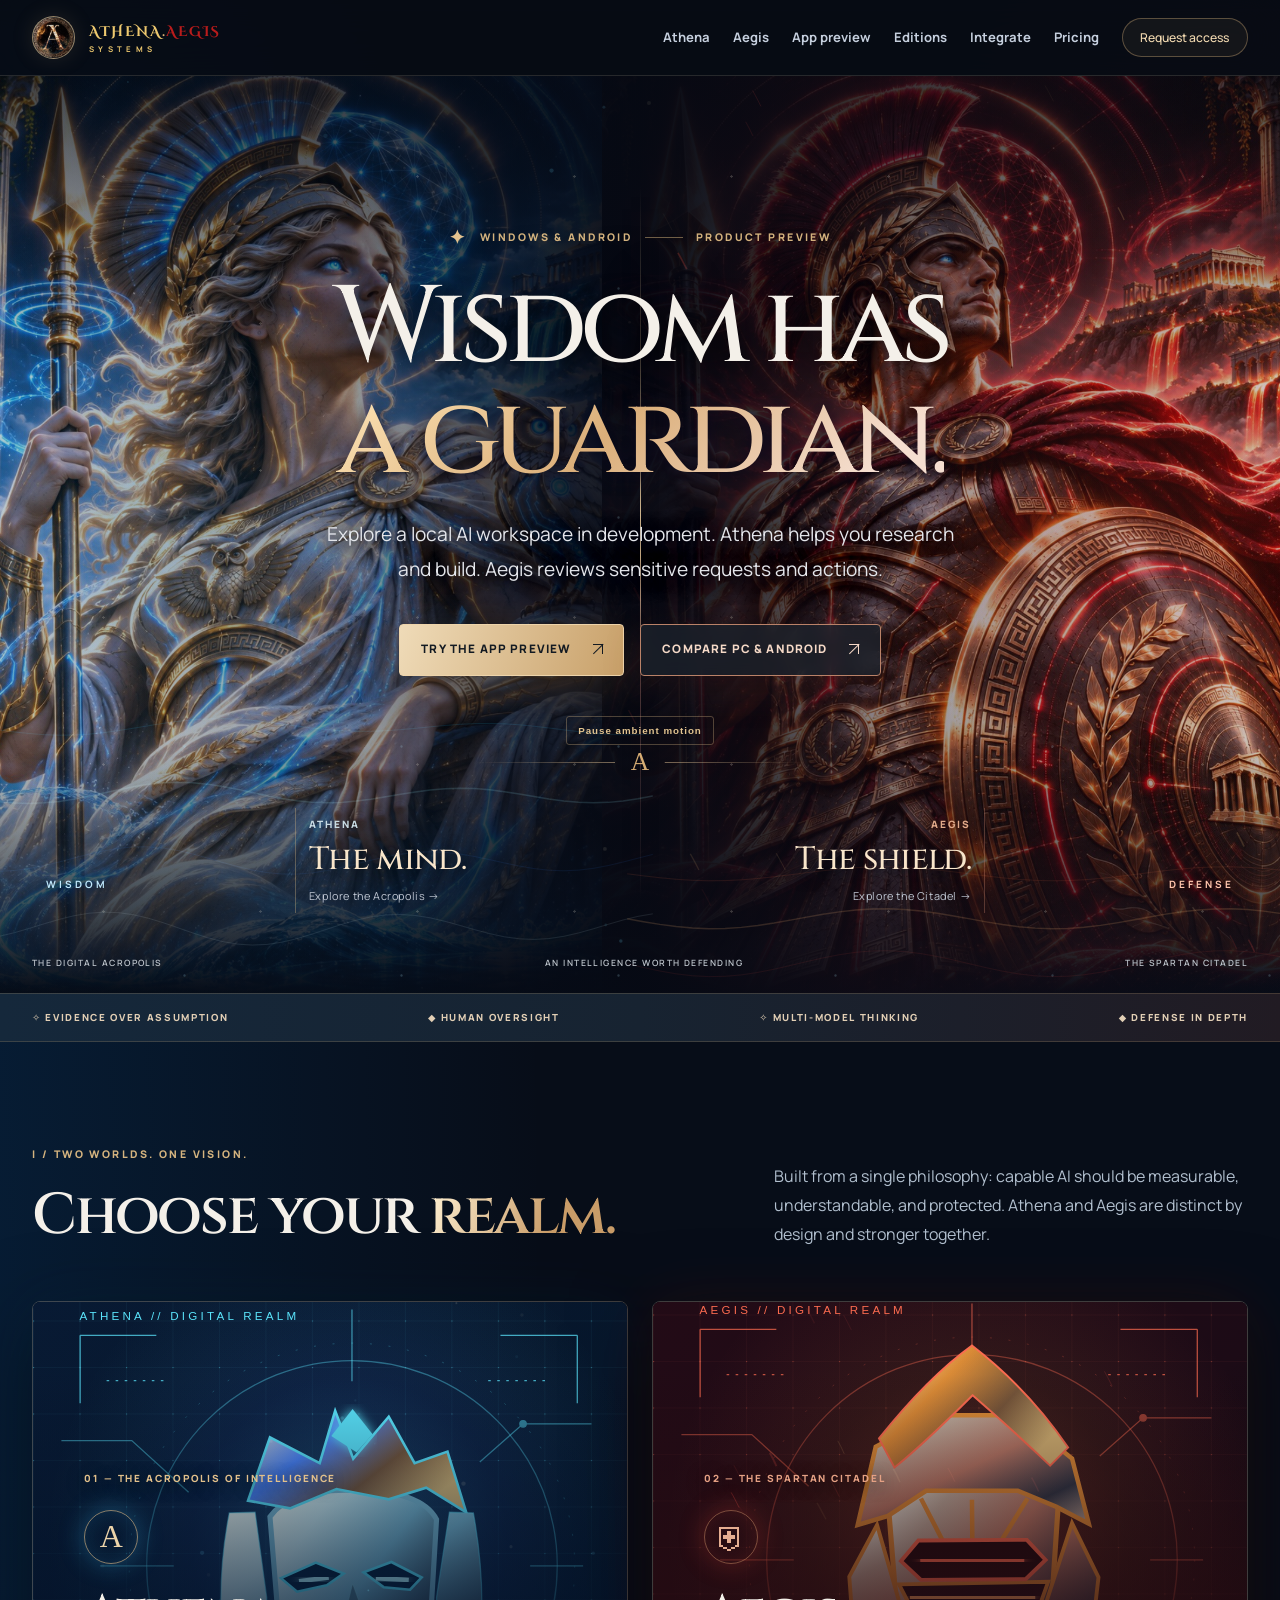
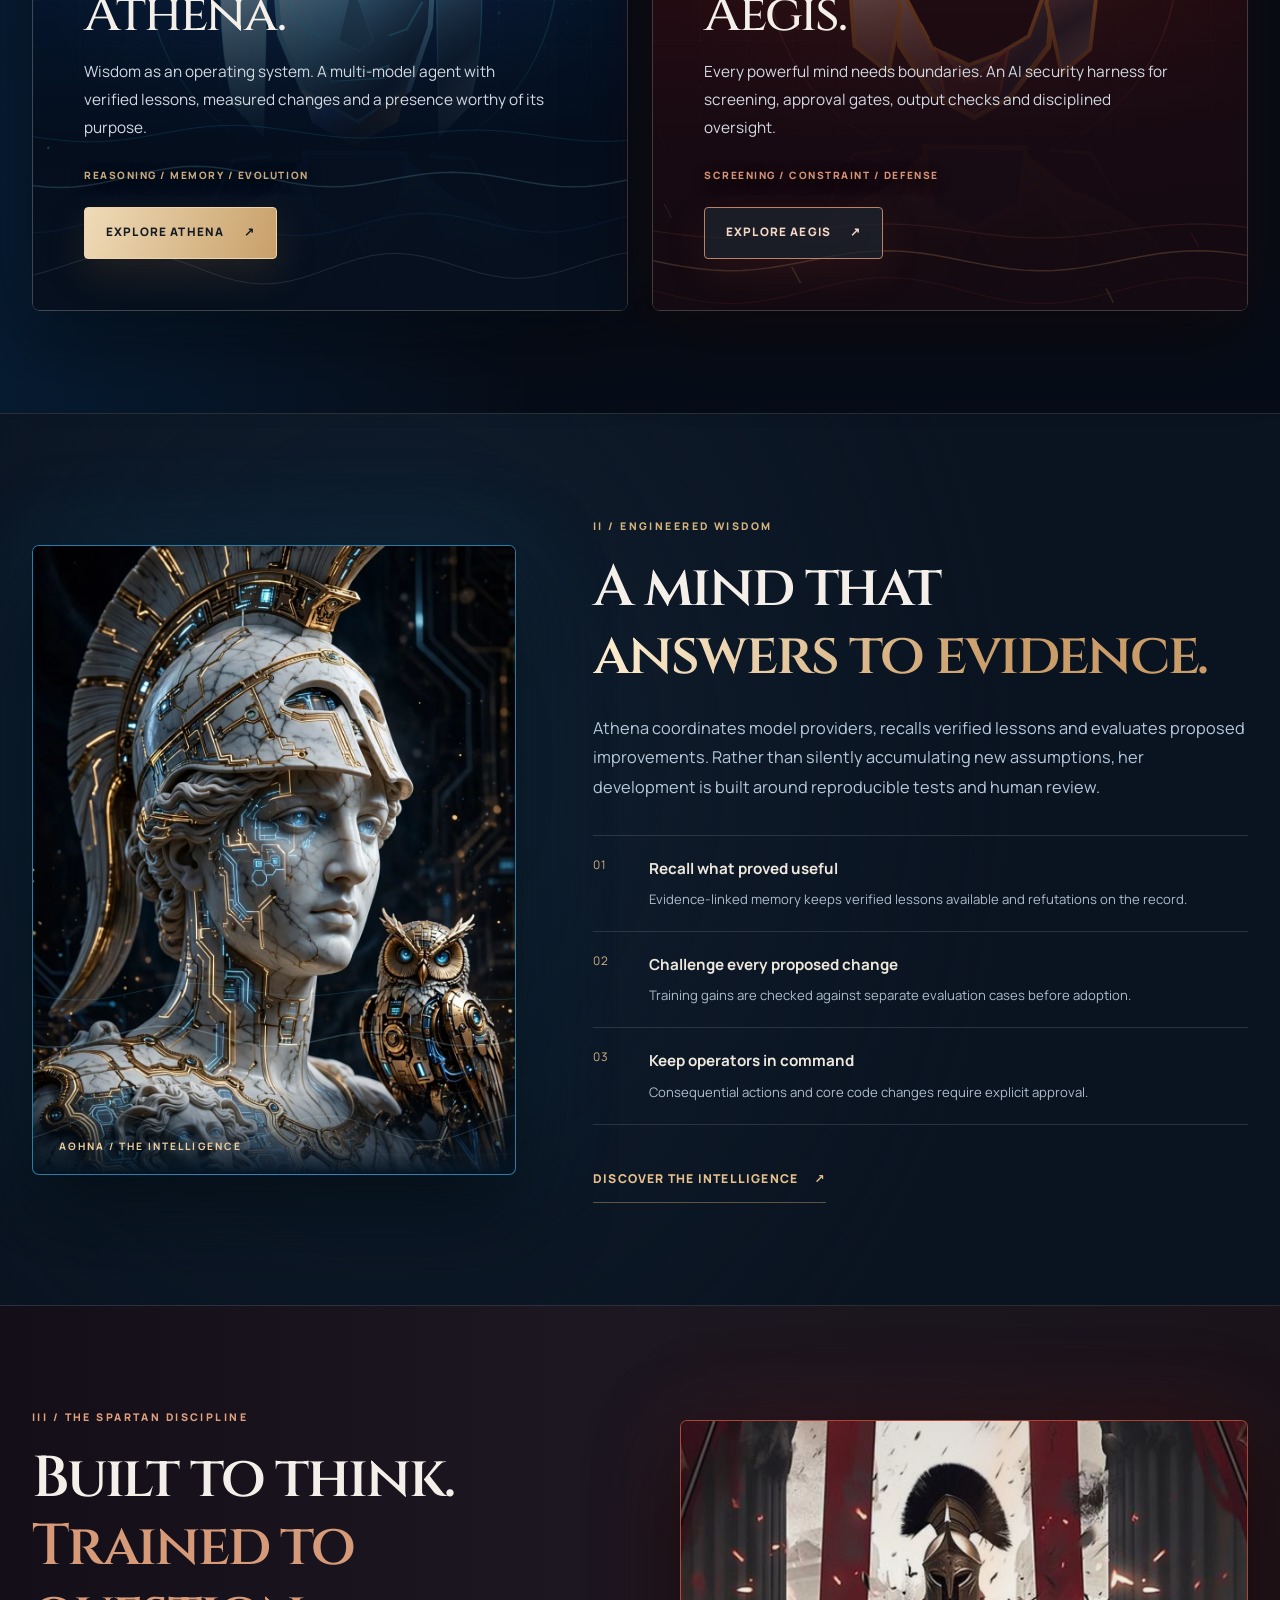
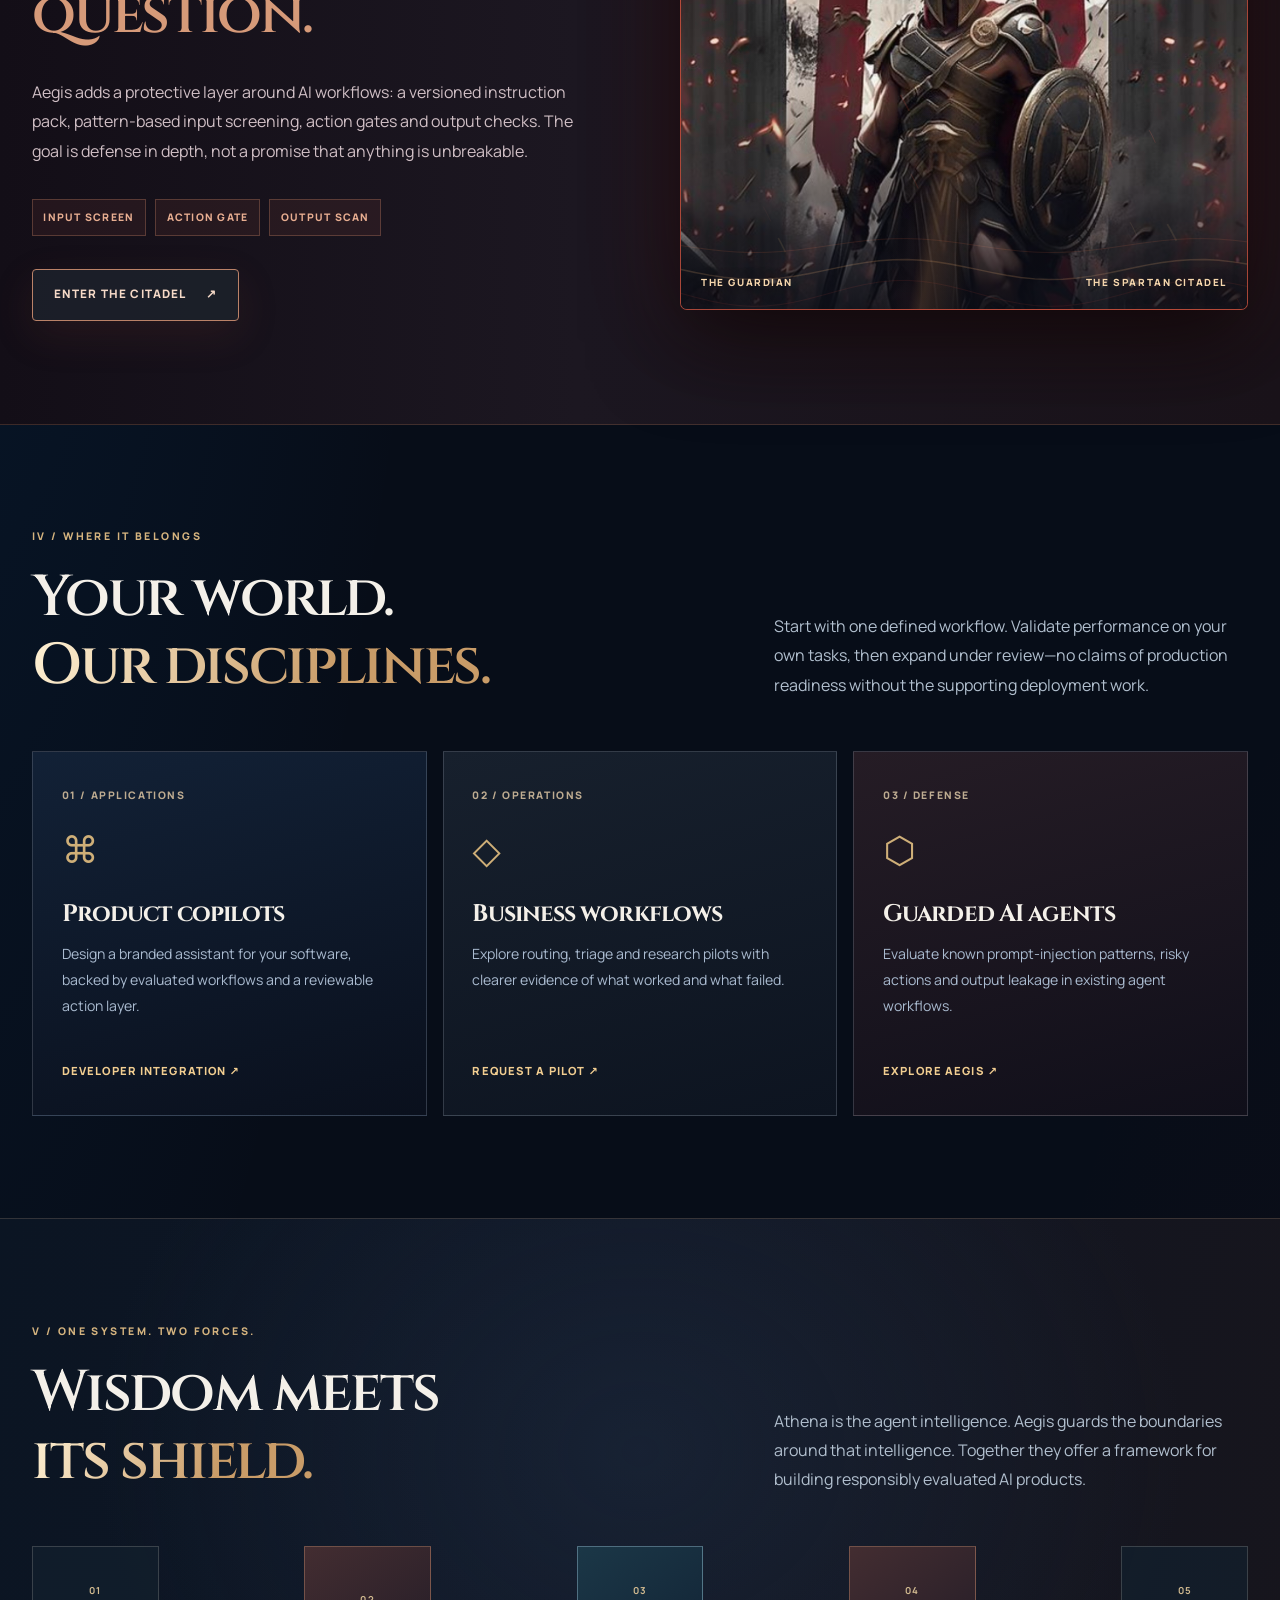
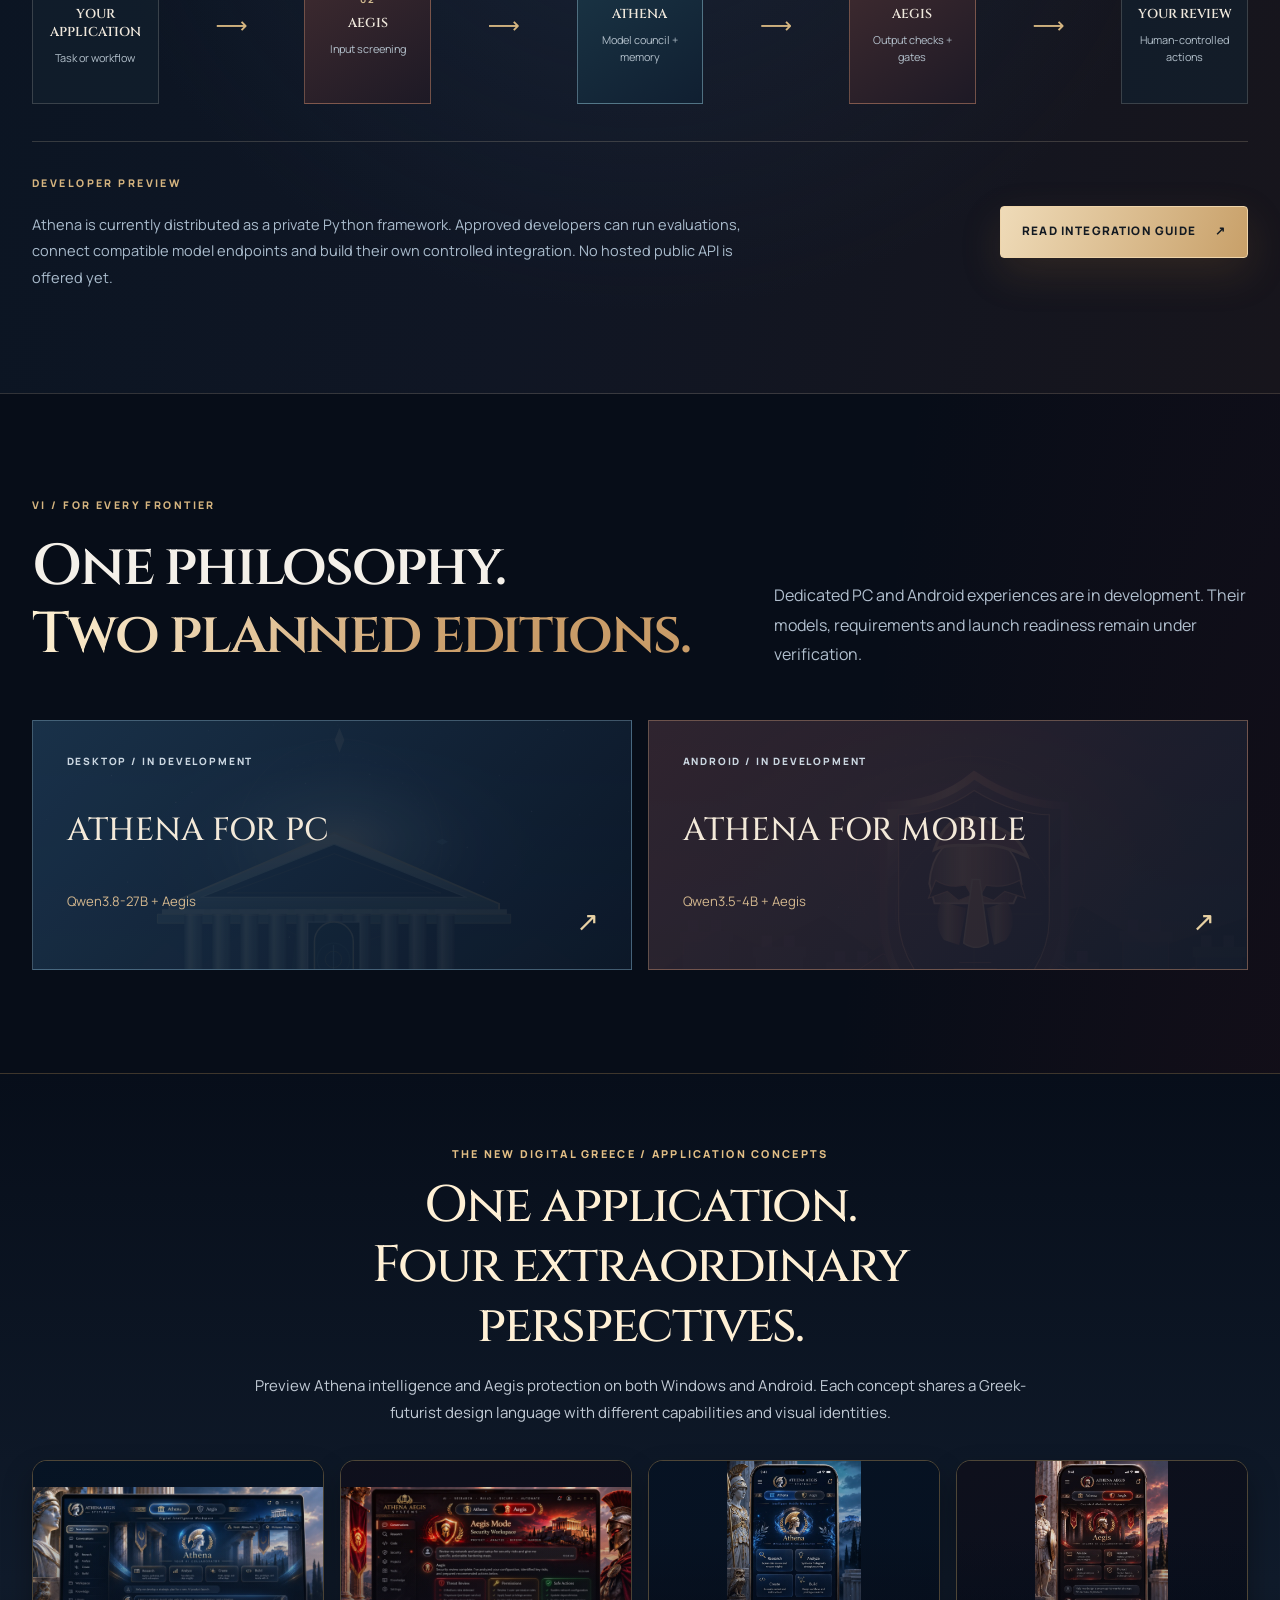
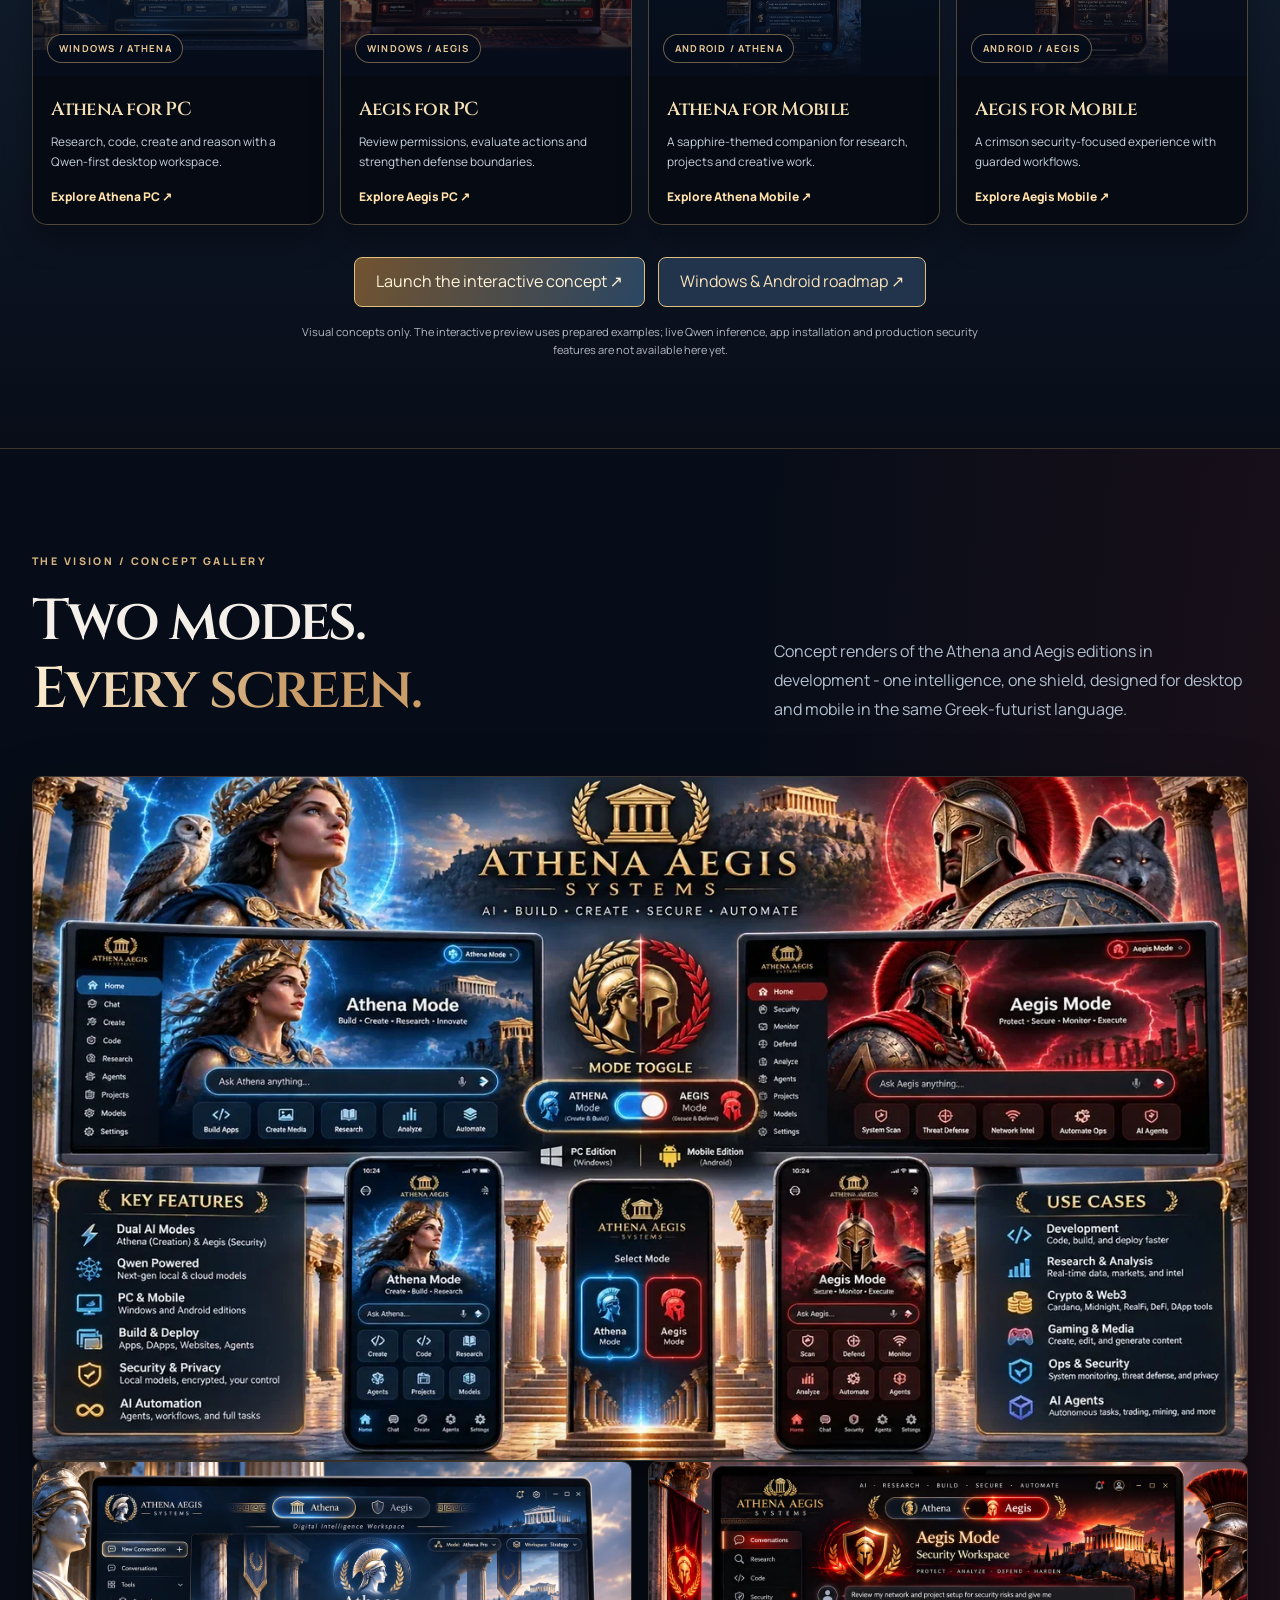
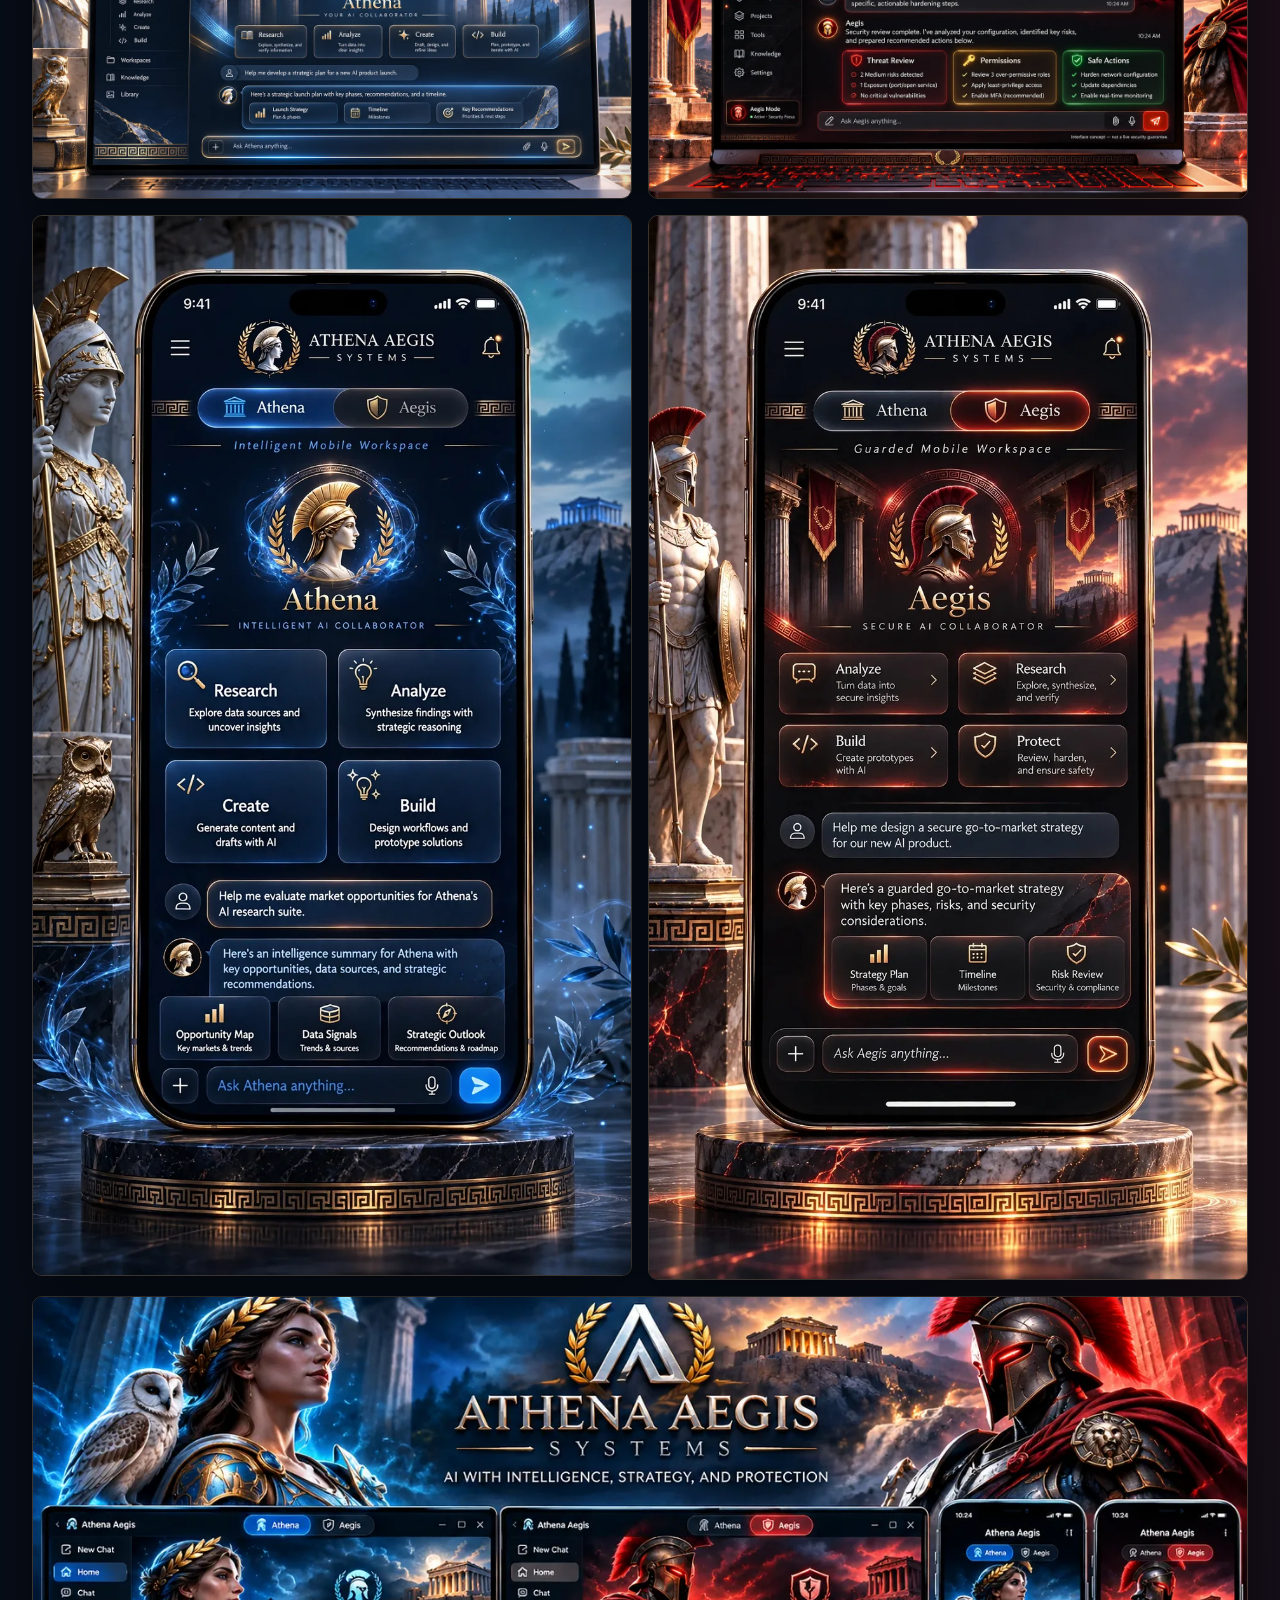
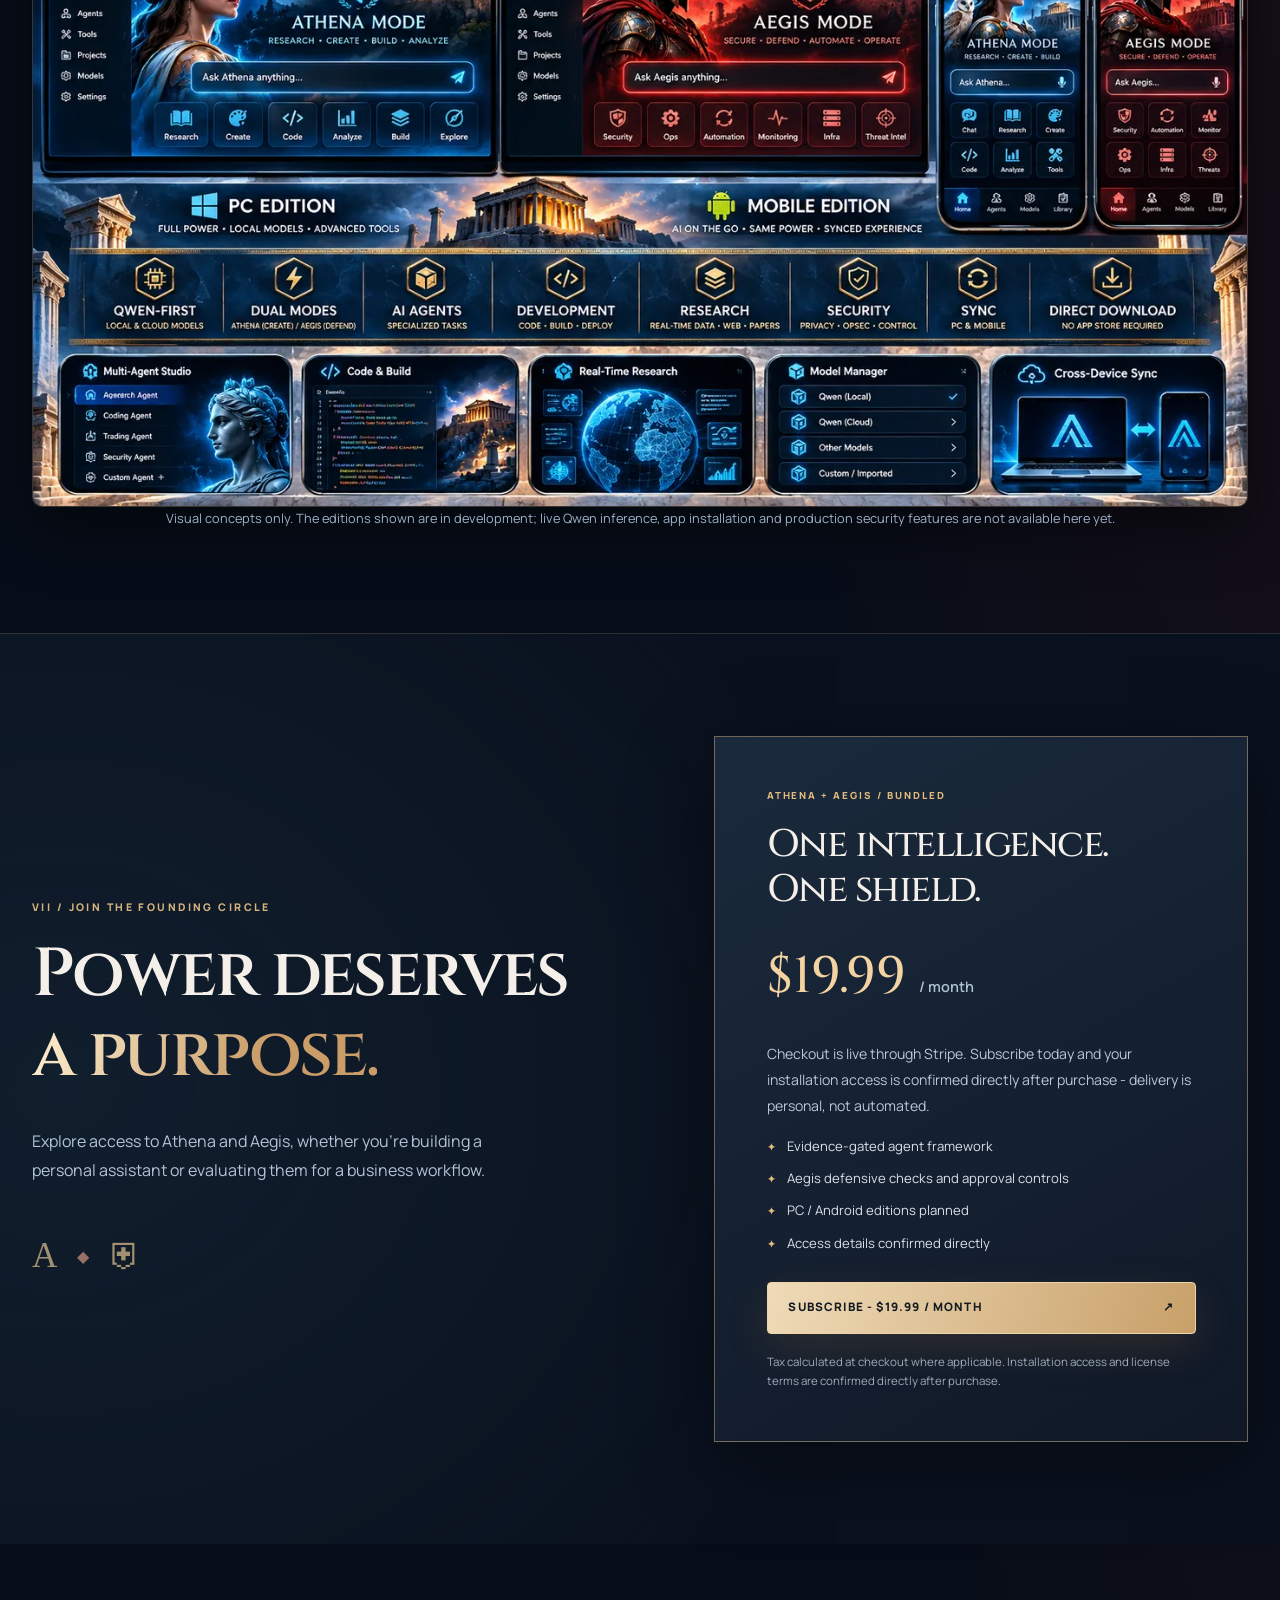
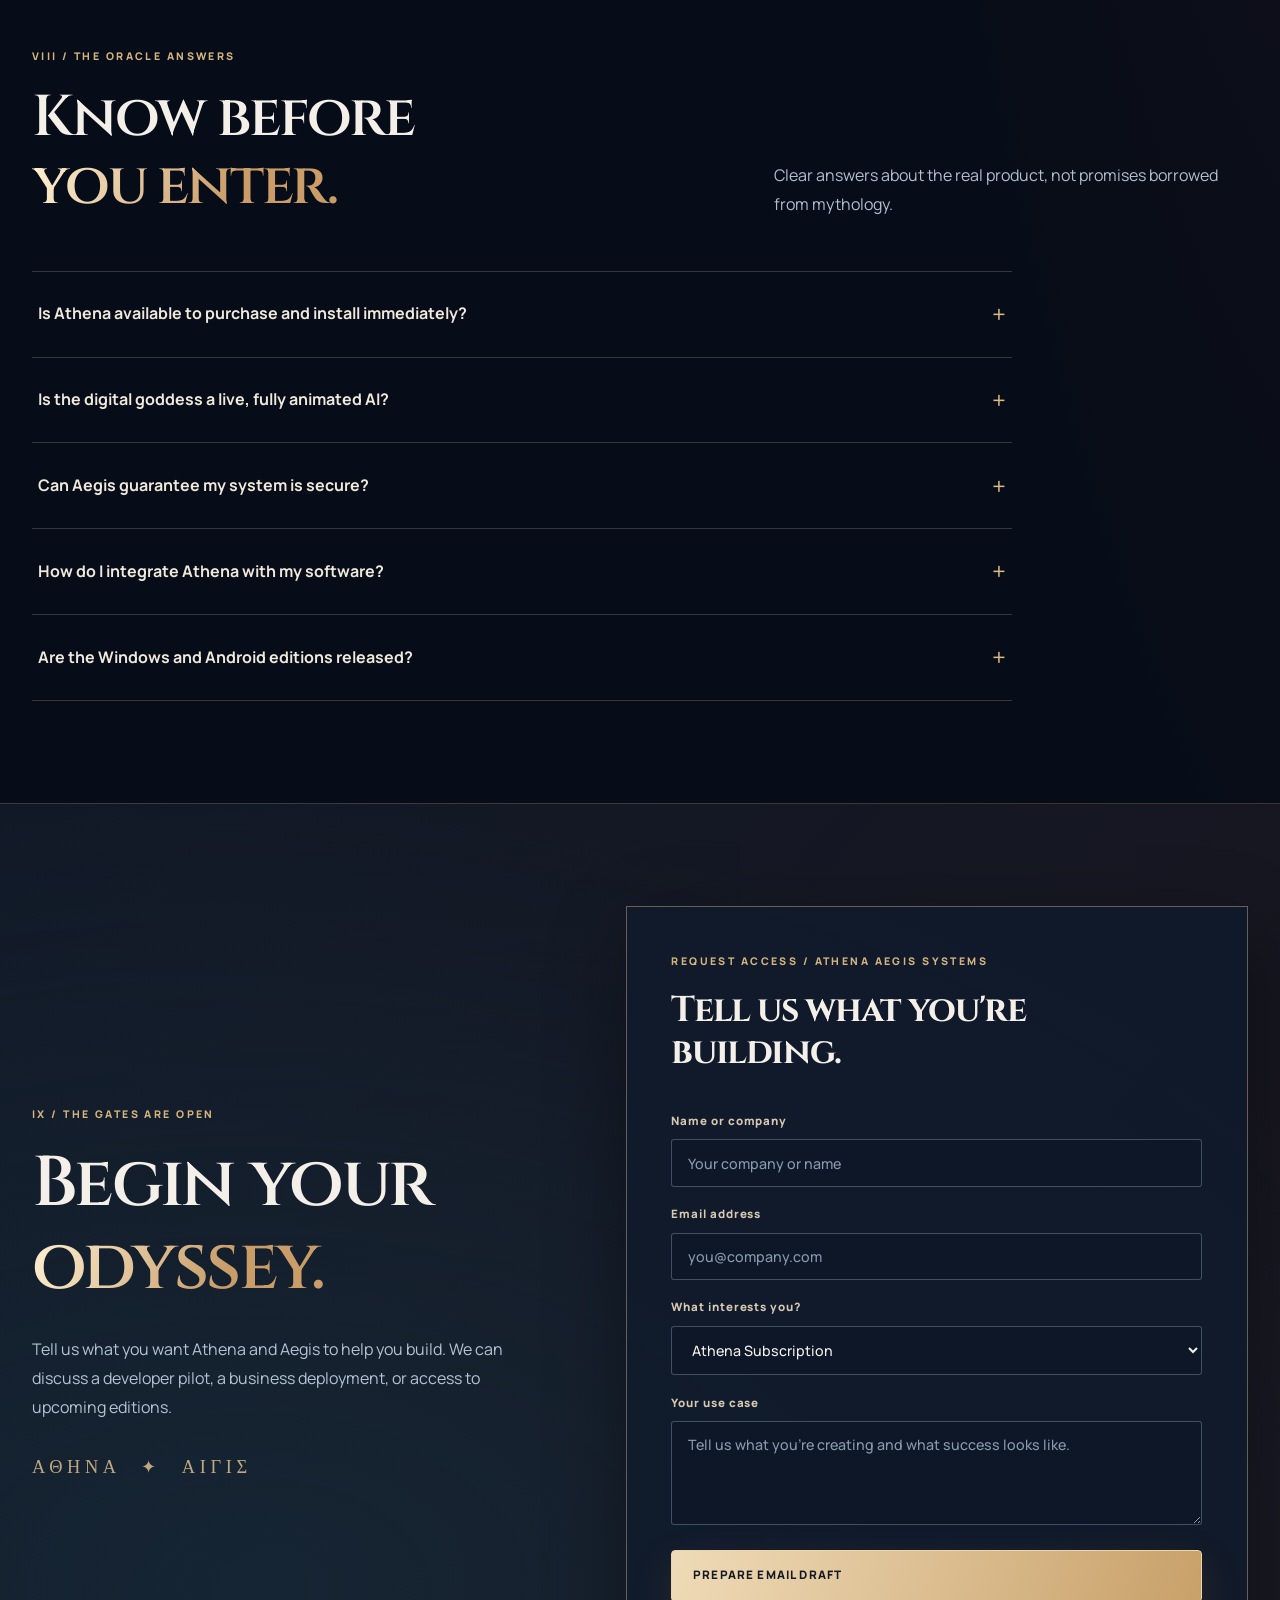
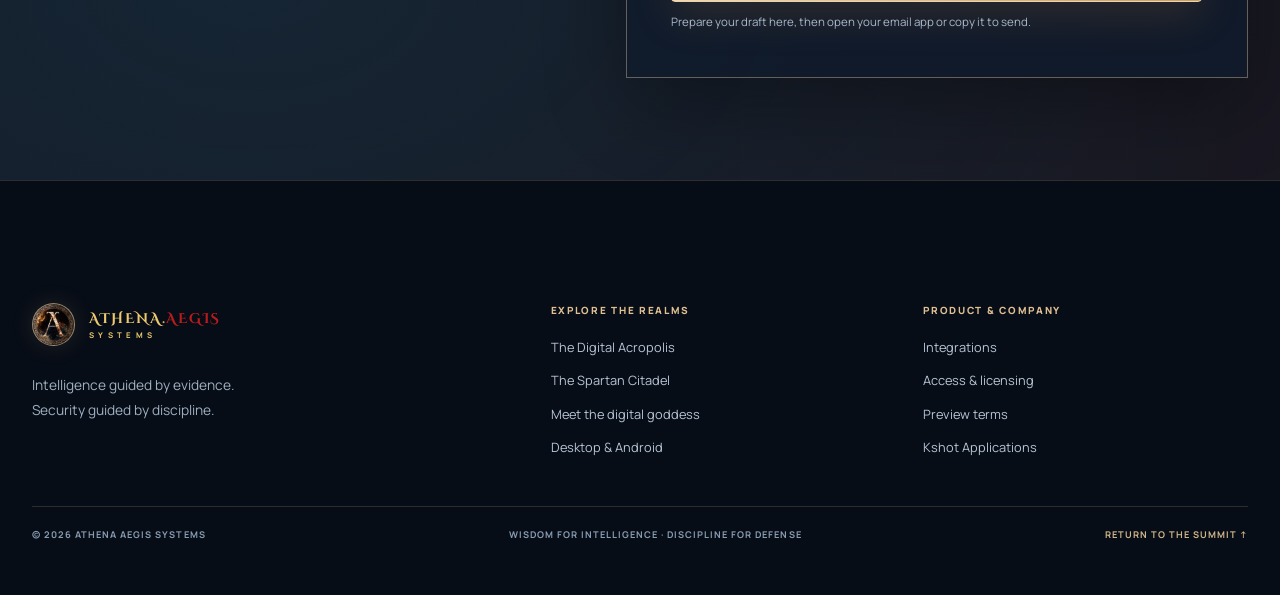
==== commit b175bac4: "Improve mobile artwork, navigation, subscription inquiries and the four-mode preview" ====
--- a/index.html
+++ b/index.html
@@ -9,12 +9,15 @@
   <meta property="og:title" content="Athena Aegis Systems — Wisdom Has a Guardian">
   <meta property="og:description" content="Enter the Digital Acropolis of intelligence and the Spartan Citadel of AI security. Two forces. One responsible AI system.">
   <meta property="og:image" content="https://athenaaegissystems.com/assets/athena-aegis-share-card.webp?v=2">
+  <meta property="og:image:alt" content="Athena and Aegis, the intelligence and protection modes of Athena Aegis Systems">
   <meta property="og:image:width" content="1200"><meta property="og:image:height" content="630">
   <meta name="twitter:card" content="summary_large_image">
   <title>Athena Aegis Systems — Wisdom Has a Guardian</title>
   <link rel="icon" type="image/png" href="./assets/emblem.png">
-  <link rel="preload" href="./assets/athena-canon.jpg" as="image" type="image/jpeg">
-  <link rel="preload" href="./assets/aegis-canon.jpg" as="image" type="image/jpeg">
+  <link rel="preload" href="./assets/athena-canon.jpg" as="image" type="image/jpeg" media="(min-width: 681px)">
+  <link rel="preload" href="./assets/athena-hero-mobile.webp" as="image" type="image/webp" media="(max-width: 680px)">
+  <link rel="preload" href="./assets/aegis-canon.jpg" as="image" type="image/jpeg" media="(min-width: 681px)">
+  <link rel="preload" href="./assets/aegis-hero-mobile.webp" as="image" type="image/webp" media="(max-width: 680px)">
   <link rel="preconnect" href="https://fonts.googleapis.com">
   <link rel="preconnect" href="https://fonts.gstatic.com" crossorigin>
   <link href="https://fonts.googleapis.com/css2?family=Cinzel+Decorative:wght@700&family=Cinzel:wght@400;500;600;700&family=Manrope:wght@400;500;600;700;800&display=swap" rel="stylesheet">
@@ -29,7 +32,6 @@
   <link rel="canonical" href="https://athenaaegissystems.com/">
   <meta property="og:url" content="https://athenaaegissystems.com/">
   <meta property="og:site_name" content="Athena Aegis Systems">
-  <meta name="twitter:card" content="summary_large_image">
   <link rel="stylesheet" href="./showcase-marketing.css">
   <link rel="stylesheet" href="./sol-gallery.css">
 </head>
@@ -39,7 +41,7 @@
 
   <header class="site-header world-header" id="top">
     <div class="shell nav-wrap">
-      <a class="brand world-brand" href="./index.html" aria-label="Athena Aegis Systems home">
+      <a class="brand world-brand" href="./index.html" aria-label="Athena Aegis Systems home" aria-current="page">
         <span class="brand-symbol" aria-hidden="true"><img src="./assets/emblem.webp" alt="" width="34" height="34"></span>
         <span class="brand-lockup"><b><span class="wm-athena">ATHENA</span><span class="brand-dot">.</span><span class="wm-aegis">AEGIS</span></b><small class="wm-systems">SYSTEMS</small></span>
       </a>
@@ -47,10 +49,11 @@
       <nav class="primary-nav" id="primary-nav" aria-label="Primary navigation">
         <a href="./athena.html">Athena</a>
         <a href="./aegis.html">Aegis</a>
-        <a href="#solutions">Applications</a>
+        <a href="./terminal-preview.html">App preview</a>
+        <a href="./editions.html">Editions</a>
         <a href="./integration.html">Integrate</a>
-        <a href="./editions.html">Editions</a>
-        <a class="button button-sm button-outline" href="#contact">Request access <span aria-hidden="true">↗</span></a>
+        <a href="#pricing">Pricing</a>
+        <a class="button button-sm button-outline" href="#contact">Request access</a>
       </nav>
     </div>
   </header>
@@ -63,18 +66,18 @@
       <div class="elemental-seam" aria-hidden="true"><span>WISDOM</span><span>DEFENSE</span></div>
       <canvas class="realm-canvas threshold-canvas" data-realm="duality" aria-hidden="true"></canvas>
       <div class="shell threshold-inner">
-        <p class="world-kicker world-kicker-center"><span class="kicker-diamond" aria-hidden="true">✦</span> ATHENA AEGIS SYSTEMS <span class="kicker-divider"></span> PRIVATE PRODUCT PREVIEW</p>
+        <p class="world-kicker world-kicker-center"><span class="kicker-diamond" aria-hidden="true">✦</span> WINDOWS &amp; ANDROID <span class="kicker-divider"></span> PRODUCT PREVIEW</p>
         <h1 id="hero-title">Wisdom has<br><em>a guardian.</em></h1>
-        <p class="threshold-lede">Intelligence guided by evidence. Security shaped by discipline. Ancient ideals, engineered for the age of AI.</p>
+        <p class="threshold-lede">Explore a local AI workspace in development. Athena helps you research and build. Aegis reviews sensitive requests and actions.</p>
         <div class="threshold-actions">
-          <a class="world-button world-button-gold" href="./athena.html">Enter Athena's Acropolis <span aria-hidden="true">↗</span></a>
-          <a class="world-button world-button-iron" href="./aegis.html">Enter the Aegis Citadel <span aria-hidden="true">↗</span></a>
+          <a class="world-button world-button-gold" href="./terminal-preview.html#preview-lab-title">Try the app preview <span class="direction-arrow" aria-hidden="true"></span></a>
+          <a class="world-button world-button-iron" href="./editions.html#editions-heading">Compare PC &amp; Android <span class="direction-arrow" aria-hidden="true"></span></a>
         </div>
         <button id="world-motion-toggle" class="world-motion-toggle" type="button" aria-pressed="false">Pause ambient motion</button>
         <div class="threshold-divider" aria-hidden="true"><span></span><i>Α</i><span></span></div>
         <div class="hero-duality" aria-label="Athena and Aegis">
-          <div><span class="duality-mark">01 / ATHENA</span><b>The mind.</b><small>Orchestration · Memory · Learning</small></div>
-          <div><span class="duality-mark bronze">02 / AEGIS</span><b>The shield.</b><small>Screening · Approval · Defense</small></div>
+          <a href="./athena.html"><span class="duality-mark">ATHENA</span><b>The mind.</b><small>Explore the Acropolis <span aria-hidden="true">→</span></small></a>
+          <a href="./aegis.html"><span class="duality-mark bronze">AEGIS</span><b>The shield.</b><small>Explore the Citadel <span aria-hidden="true">→</span></small></a>
         </div>
       </div>
       <div class="hero-bottomline shell" aria-hidden="true"><span>THE DIGITAL ACROPOLIS</span><span>AN INTELLIGENCE WORTH DEFENDING</span><span>THE SPARTAN CITADEL</span></div>
@@ -162,7 +165,7 @@
       <div class="world-section-head reveal"><div><p class="world-kicker">IV / WHERE IT BELONGS</p><h2 id="solutions-title">Your world.<br><em>Our disciplines.</em></h2></div><p>Start with one defined workflow. Validate performance on your own tasks, then expand under review—no claims of production readiness without the supporting deployment work.</p></div>
       <div class="world-use-grid">
         <article class="use-portal reveal"><span class="portal-num">01 / APPLICATIONS</span><span class="portal-glyph">⌘</span><h3>Product copilots</h3><p>Design a branded assistant for your software, backed by evaluated workflows and a reviewable action layer.</p><a href="./integration.html">Developer integration <span aria-hidden="true">↗</span></a></article>
-        <article class="use-portal reveal"><span class="portal-num">02 / OPERATIONS</span><span class="portal-glyph">◇</span><h3>Business workflows</h3><p>Explore routing, triage and research pilots with clearer evidence of what worked and what failed.</p><a href="#contact">Request a pilot <span aria-hidden="true">↗</span></a></article>
+        <article class="use-portal reveal"><span class="portal-num">02 / OPERATIONS</span><span class="portal-glyph">◇</span><h3>Business workflows</h3><p>Explore routing, triage and research pilots with clearer evidence of what worked and what failed.</p><a href="#contact" data-plan="Business Pilot">Request a pilot <span aria-hidden="true">↗</span></a></article>
         <article class="use-portal reveal"><span class="portal-num">03 / DEFENSE</span><span class="portal-glyph">⬡</span><h3>Guarded AI agents</h3><p>Evaluate known prompt-injection patterns, risky actions and output leakage in existing agent workflows.</p><a href="./aegis.html">Explore Aegis <span aria-hidden="true">↗</span></a></article>
       </div>
     </section>
@@ -201,10 +204,10 @@
       <p>Preview Athena intelligence and Aegis protection on both Windows and Android. Each concept shares a Greek-futurist design language with different capabilities and visual identities.</p>
     </div>
     <div class="mode-gallery">
-      <article class="mode-card"><div class="mode-visual athena-pc" role="img" aria-label="Illustrated blue cybernetic Athena in a digital Greek sanctuary"><span>WINDOWS / ATHENA</span></div><div class="mode-details"><h3>Athena for PC</h3><p>Research, code, create and reason with a Qwen-first desktop workspace.</p><a href="./terminal-preview.html?device=desktop&amp;mode=athena">Explore Athena PC ↗</a></div></article>
-      <article class="mode-card"><div class="mode-visual aegis-pc" role="img" aria-label="Illustrated crimson cybernetic Aegis Spartan guardian"><span>WINDOWS / AEGIS</span></div><div class="mode-details"><h3>Aegis for PC</h3><p>Review permissions, evaluate actions and strengthen defense boundaries.</p><a href="./terminal-preview.html?device=desktop&amp;mode=aegis">Explore Aegis PC ↗</a></div></article>
-      <article class="mode-card"><div class="mode-visual athena-mobile" role="img" aria-label="Artistic portrait of Athena used for an Android edition concept"><span>ANDROID / ATHENA</span></div><div class="mode-details"><h3>Athena for Mobile</h3><p>A sapphire-themed companion for research, projects and creative work.</p><a href="./terminal-preview.html?device=mobile&amp;mode=athena">Explore Athena Mobile ↗</a></div></article>
-      <article class="mode-card"><div class="mode-visual aegis-mobile" role="img" aria-label="Artistic Spartan guardian used for an Android edition concept"><span>ANDROID / AEGIS</span></div><div class="mode-details"><h3>Aegis for Mobile</h3><p>A crimson security-focused experience with guarded workflows.</p><a href="./terminal-preview.html?device=mobile&amp;mode=aegis">Explore Aegis Mobile ↗</a></div></article>
+      <article class="mode-card"><div class="mode-visual athena-pc" role="img" aria-label="Illustrated blue cybernetic Athena in a digital Greek sanctuary"><span>WINDOWS / ATHENA</span></div><div class="mode-details"><h3>Athena for PC</h3><p>Research, code, create and reason with a Qwen-first desktop workspace.</p><a href="./terminal-preview.html?device=desktop&amp;mode=athena#preview-lab-title">Explore Athena PC ↗</a></div></article>
+      <article class="mode-card"><div class="mode-visual aegis-pc" role="img" aria-label="Illustrated crimson cybernetic Aegis Spartan guardian"><span>WINDOWS / AEGIS</span></div><div class="mode-details"><h3>Aegis for PC</h3><p>Review permissions, evaluate actions and strengthen defense boundaries.</p><a href="./terminal-preview.html?device=desktop&amp;mode=aegis#preview-lab-title">Explore Aegis PC ↗</a></div></article>
+      <article class="mode-card"><div class="mode-visual athena-mobile" role="img" aria-label="Artistic portrait of Athena used for an Android edition concept"><span>ANDROID / ATHENA</span></div><div class="mode-details"><h3>Athena for Mobile</h3><p>A sapphire-themed companion for research, projects and creative work.</p><a href="./terminal-preview.html?device=mobile&amp;mode=athena#preview-lab-title">Explore Athena Mobile ↗</a></div></article>
+      <article class="mode-card"><div class="mode-visual aegis-mobile" role="img" aria-label="Artistic Spartan guardian used for an Android edition concept"><span>ANDROID / AEGIS</span></div><div class="mode-details"><h3>Aegis for Mobile</h3><p>A crimson security-focused experience with guarded workflows.</p><a href="./terminal-preview.html?device=mobile&amp;mode=aegis#preview-lab-title">Explore Aegis Mobile ↗</a></div></article>
     </div>
     <div class="mode-footer"><a href="./terminal-preview.html">Launch the interactive concept ↗</a><a href="./editions.html">Windows &amp; Android roadmap ↗</a></div>
     <p class="mode-fineprint">Visual concepts only. The interactive preview uses prepared examples; live Qwen inference, app installation and production security features are not available here yet.</p>
@@ -232,7 +235,7 @@
     <section class="world-section purchase-world" id="pricing" aria-labelledby="access-title">
       <div class="shell purchase-layout">
         <div class="reveal"><p class="world-kicker">VII / JOIN THE FOUNDING CIRCLE</p><h2 id="access-title">Power deserves<br><em>a purpose.</em></h2><p>Explore access to Athena and Aegis, whether you're building a personal assistant or evaluating them for a business workflow.</p><div class="purchase-seal" aria-hidden="true">Α<span>◆</span>⛨</div></div>
-        <div class="purchase-card reveal"><span class="purchase-label">ATHENA + AEGIS / BUNDLED</span><h3>One intelligence.<br>One shield.</h3><p class="purchase-price">$19.99 <small>/ month</small></p><p>Checkout is live through Stripe. Subscribe today and your installation access is confirmed directly after purchase - delivery is personal, not automated.</p><ul><li>Evidence-gated agent framework</li><li>Aegis defensive checks and approval controls</li><li>PC / Android editions planned</li><li>Access details confirmed directly</li></ul><a class="world-button world-button-gold" href="https://buy.stripe.com/fZufZj71r1BzbDHcvt6kg00" data-plan="Athena Subscription">Subscribe - $19.99 / month <span aria-hidden="true">↗</span></a><small>Tax calculated at checkout where applicable. Installation access and license terms are confirmed directly after purchase.</small></div>
+        <div class="purchase-card reveal"><span class="purchase-label">ATHENA + AEGIS / BUNDLED</span><h3>One intelligence.<br>One shield.</h3><p class="purchase-price">$19.99 <small>/ month</small></p><p>Checkout is live through Stripe. Subscribe today and your installation access is confirmed directly after purchase - delivery is personal, not automated.</p><ul><li>Evidence-gated agent framework</li><li>Aegis defensive checks and approval controls</li><li>PC / Android editions planned</li><li>Access details confirmed directly</li></ul><a class="world-button world-button-gold" href="https://buy.stripe.com/fZufZj71r1BzbDHcvt6kg00">Subscribe - $19.99 / month <span aria-hidden="true">↗</span></a><small>Tax calculated at checkout where applicable. Installation access and license terms are confirmed directly after purchase.</small></div>
       </div>
     </section>
 
@@ -240,7 +243,7 @@
       <div class="world-section-head reveal"><div><p class="world-kicker">VIII / THE ORACLE ANSWERS</p><h2 id="faq-title">Know before<br><em>you enter.</em></h2></div><p>Clear answers about the real product, not promises borrowed from mythology.</p></div>
       <div class="world-faq reveal">
         <details><summary>Is Athena available to purchase and install immediately?<span aria-hidden="true">+</span></summary><p>You can subscribe today through the secure Stripe checkout on this page at the owner-selected $19.99 monthly price. The Python framework is in private developer preview, so installation access is confirmed personally after purchase rather than delivered as an instant public download.</p></details>
-        <details><summary>Is the digital goddess a live, fully animated AI?<span aria-hidden="true">+</span></summary><p>The current web character is an animated visual portrait with an optional browser-spoken introduction. It is not a rigged 3D person or live conversation. Muse is working on a separate voice upgrade.</p></details>
+        <details><summary>Is the digital goddess a live, fully animated AI?<span aria-hidden="true">+</span></summary><p>The character is an animated portrait. <a href="./experience.html">Meet Athena</a> offers browser narration and a written transcript. The <a href="./terminal-preview.html#preview-lab-title">app preview</a> also includes prerecorded voice samples for both modes.</p></details>
         <details><summary>Can Aegis guarantee my system is secure?<span aria-hidden="true">+</span></summary><p>No. Aegis is defense in depth: pattern screens, instruction boundaries, action gates and output checks. No security tool should be described as invulnerable or a replacement for architecture and independent testing.</p></details>
         <details><summary>How do I integrate Athena with my software?<span aria-hidden="true">+</span></summary><p>Approved pilots use the private Python package and command-line interface with compatible providers. A public hosted API, automatic deployment, and production integrations are not generally available yet. <a href="./integration.html">Read the developer guide</a>.</p></details>
         <details><summary>Are the Windows and Android editions released?<span aria-hidden="true">+</span></summary><p>Both editions are in development. The standard PC release will be one signed Windows installer containing Athena, Aegis, Qwen3.8-27B and its local inference runtime. The Android edition targets Qwen3.5-4B. We will post download details after testing the release packages on supported devices.</p></details>
@@ -252,14 +255,23 @@
         <div class="reveal"><p class="world-kicker">IX / THE GATES ARE OPEN</p><h2 id="contact-title">Begin your<br><em>odyssey.</em></h2><p>Tell us what you want Athena and Aegis to help you build. We can discuss a developer pilot, a business deployment, or access to upcoming editions.</p><div class="contact-motif" aria-hidden="true">ΑΘΗΝΑ <span>✦</span> ΑΙΓΙΣ</div></div>
         <div class="world-form-card reveal">
           <p class="world-kicker">REQUEST ACCESS / ATHENA AEGIS SYSTEMS</p><h3>Tell us what you're building.</h3>
-          <form id="inquiry-form">
+          <p id="inquiry-direct" class="world-form-note">Email <a href="mailto:kcaidevelopment@gmail.com">kcaidevelopment@gmail.com</a> with your edition or pilot inquiry.</p>
+          <form id="inquiry-form" hidden>
             <label for="inquiry-name">Name or company</label><input id="inquiry-name" name="name" type="text" maxlength="120" placeholder="Your company or name" autocomplete="organization" required>
             <label for="inquiry-email">Email address</label><input id="inquiry-email" name="email" type="email" maxlength="160" placeholder="you@company.com" autocomplete="email" required>
             <label for="inquiry-plan">What interests you?</label>
-            <select id="inquiry-plan" name="plan"><option value="Athena Subscription">Athena Subscription</option><option value="Business Pilot">Business Pilot</option><option value="Developer">Developer Preview</option><option value="Aegis Security">Aegis Security</option><option value="Desktop Edition">Athena for PC</option><option value="Android Edition">Athena for Android</option></select>
+            <select id="inquiry-plan" name="plan"><option value="Athena Subscription">Athena Subscription</option><option value="Business Pilot">Business Pilot</option><option value="Developer">Developer Preview</option><option value="Aegis Security">Aegis Security</option><option value="Desktop Edition">Windows PC edition</option><option value="Android Edition">Android edition</option></select>
             <label for="inquiry-message">Your use case</label><textarea id="inquiry-message" name="message" maxlength="1400" rows="4" placeholder="Tell us what you're creating and what success looks like." required></textarea>
-            <button class="world-button world-button-gold world-submit" type="submit">Prepare access inquiry <span aria-hidden="true">↗</span></button>
-            <p id="inquiry-feedback" aria-live="polite" class="world-form-note">This opens your email app with a prepared message. No data is submitted or stored by this page.</p>
+            <button class="world-button world-button-gold world-submit" type="submit">Prepare email draft</button>
+            <p id="inquiry-feedback" role="status" class="world-form-note">Prepare your draft here, then open your email app or copy it to send.</p>
+            <div id="inquiry-draft" class="inquiry-draft" hidden>
+              <label for="inquiry-draft-text">Your email draft</label>
+              <textarea id="inquiry-draft-text" rows="6" readonly></textarea>
+              <div class="draft-actions">
+                <a id="inquiry-mailto" class="world-button world-button-gold">Open email app</a>
+                <button type="button" class="world-button world-button-iron" id="inquiry-copy">Copy email</button>
+              </div>
+            </div>
           </form>
         </div>
       </div>
--- a/styles.css
+++ b/styles.css
@@ -336,6 +336,13 @@
 :where(section,article)[id] { scroll-margin-top: 6rem; }
 .primary-nav a[aria-current="page"]:not(.button) { color: var(--gold); text-decoration: underline; text-decoration-thickness: 1px; text-underline-offset: .45em; }
 .nav-toggle { min-width: 44px; min-height: 44px; }
+.skip-link {position:fixed;z-index:200;}
+@media (max-width: 960px) {
+  .site-header:not(.nav-enhanced) {position:relative;}
+  .site-header:not(.nav-enhanced) .nav-toggle {display:none;}
+  .site-header:not(.nav-enhanced) .nav-wrap {flex-wrap:wrap;}
+  .site-header:not(.nav-enhanced) .primary-nav {display:flex;position:static;flex-flow:row wrap;gap:.25rem .9rem;width:100%;padding:.5rem 0;max-height:none;}
+}
 :where(a,button,summary,input,textarea,select):focus-visible { outline-offset: 4px; }
 @media (max-width: 680px) {
   .world-motion-toggle, #motion-toggle { min-height: 44px; }
--- a/worlds.css
+++ b/worlds.css
@@ -67,8 +67,13 @@
 .threshold-divider span:last-child {transform:rotate(180deg);}
 .threshold-divider i {font:500 1.6rem "Cinzel",serif;font-style:normal;}
 .hero-duality {display:grid;grid-template-columns:1fr 1fr;gap:2.5rem;max-width:690px;margin:auto;text-align:left;}
-.hero-duality>div {display:flex;flex-direction:column;padding:.5rem .8rem;border-left:1px solid #d2b2825e;}
-.hero-duality>div:last-child {text-align:right;border-left:0;border-right:1px solid #bf7c665e;}
+.hero-duality>a {display:flex;flex-direction:column;padding:.5rem .8rem;border-left:1px solid #d2b2825e;text-decoration:none;}
+.hero-duality>a:last-child {text-align:right;border-left:0;border-right:1px solid #bf7c665e;}
+.hero-duality>a:is(:hover,:focus-visible) small {color:#ffe0a9;text-decoration:underline;}
+.direction-arrow {position:relative;display:inline-block;width:.75rem;height:.75rem;}
+.direction-arrow::before,.direction-arrow::after {content:"";position:absolute;right:0;top:0;}
+.direction-arrow::before {width:.55rem;height:.55rem;border-top:1.5px solid;border-right:1.5px solid;}
+.direction-arrow::after {width:.85rem;border-top:1.5px solid;transform:rotate(-45deg);transform-origin:top right;}
 .duality-mark {font-size:.63rem;font-weight:800;letter-spacing:.2em;color:#c9dce4;}
 .duality-mark.bronze {color:#e1aa8b;}
 .hero-duality b {font:500 clamp(1.4rem,2.5vw,2rem) "Cinzel",serif;letter-spacing:-.02em;margin:.4rem 0;color:#f9e6cb;}
@@ -216,6 +221,10 @@
 .world-form-card input::placeholder,.world-form-card textarea::placeholder {color:#899aaf;}
 .world-submit {width:100%;margin-top:1rem;}
 .world-form-note {font-size:.72rem;color:#a7b7ca;line-height:1.65;}
+.inquiry-draft {display:grid;gap:.6rem;margin-top:.7rem;padding-top:1rem;border-top:1px solid #bba78755;}
+.inquiry-draft textarea {resize:vertical;line-height:1.5;}
+.draft-actions {display:flex;gap:.6rem;flex-wrap:wrap;}
+.draft-actions .world-button {min-height:44px;justify-content:center;}
 
 /* Footer */
 .world-footer {border-top:1px solid #d4b78532;background:#070d17;}
--- a/canonical-worlds.css
+++ b/canonical-worlds.css
@@ -29,13 +29,13 @@
 .home-world .threshold-athena {
   background-image:
     linear-gradient(90deg,rgba(2,14,30,.10),rgba(3,12,27,.05) 55%,rgba(5,10,21,.83) 100%),
-    url('./assets/athena-canon.jpg');
+    var(--athena-portrait, url('./assets/athena-canon.jpg'));
   background-position:center, 46% 35%;
 }
 .home-world .threshold-aegis {
   background-image:
     linear-gradient(270deg,rgba(23,6,15,.12),rgba(23,8,16,.05) 55%,rgba(5,10,20,.85) 100%),
-    url('./assets/aegis-canon.jpg');
+    var(--aegis-portrait, url('./assets/aegis-canon.jpg'));
   background-position:center, 55% 33%;
   animation-direction:alternate-reverse!important;
 }
@@ -54,6 +54,7 @@
   text-shadow:0 8px 26px rgba(0,0,0,.78),0 0 64px rgba(3,10,20,.7);
 }
 .home-world .threshold-lede {color:#e4e6eb;max-width:660px;}
+.home-world .threshold-inner h1 em {text-shadow:none;filter:drop-shadow(0 3px 9px #0a071c);}
 .elemental-seam {
   position:absolute;
   z-index:0;
@@ -283,14 +284,26 @@
   .home-world .threshold-hero {min-height:780px;}
 }
 @media(max-width:680px) {
-  .home-world .threshold-hero {min-height:720px;padding-top:6rem;padding-bottom:5rem;}
-  .home-world .threshold-half {width:100%;top:0;bottom:40%;opacity:.85;}
-  .home-world .threshold-athena {background-position:center,45% 17%;}
-  .home-world .threshold-aegis {background-position:center,55% 17%;}
-  .home-world .threshold-hero::before {
-    background:linear-gradient(0deg,#050b15 0%,rgba(4,10,20,.93) 28%,rgba(4,10,20,.77) 51%,rgba(4,10,20,.2) 100%);
+  .home-world .threshold-hero {
+    --athena-portrait:url('./assets/athena-hero-mobile.webp');
+    --aegis-portrait:url('./assets/aegis-hero-mobile.webp');
+    min-height:0;
+    padding:clamp(10.5rem,47vw,17rem) 0 2rem;
   }
-  .elemental-seam {font-size:.54rem;letter-spacing:.15em;padding:0 1.2rem 4rem;}
+  .home-world .threshold-half {
+    top:0;bottom:auto;width:50%;height:clamp(17rem,78vw,26rem);
+    opacity:1;clip-path:none;
+    mask-image:linear-gradient(to bottom,#000 52%,transparent);
+  }
+  .home-world .threshold-athena {background-position:center,50% 25%;}
+  .home-world .threshold-aegis {background-position:center,50% 25%;}
+  .home-world .threshold-hero::before {background:linear-gradient(180deg,transparent 20%,#070e18 60%);}
+  .home-world .threshold-inner {padding-top:0;}
+  .home-world .threshold-inner h1 {font-size:clamp(3rem,12.6vw,4.9rem);line-height:1.05;margin:.65rem 0 .9rem;}
+  .home-world .threshold-lede {max-width:35ch;line-height:1.55;}
+  .home-world .threshold-actions {margin:1.35rem auto .85rem;gap:.55rem;}
+  .home-world .world-kicker-center {font-size:.65rem;letter-spacing:.14em;gap:.5rem;}
+  .home-world .elemental-seam,.home-world .hero-bottomline {display:none;}
   .realm-card-athena .realm-card-athena-portrait,
   .realm-card-aegis .realm-card-warrior img {object-position:50% 23%;}
   .realm-page-athena .realm-hero-figure,
--- a/showcase-marketing.css
+++ b/showcase-marketing.css
@@ -30,3 +30,13 @@
 /* Show the complete device silhouette without cropping the preview artwork. */
 .mode-marketing .mode-visual {background-size: cover, contain;background-repeat: no-repeat;background-color:#06101e}
 .mode-marketing .mode-visual.athena-mobile,.mode-marketing .mode-visual.aegis-mobile{background-size:cover,auto 110%;background-position:center,center 40%}
+@media(max-width:560px) {
+  .mode-marketing .mode-gallery {grid-template-columns:1fr;}
+  .mode-marketing .mode-card {display:grid;grid-template-columns:clamp(5.5rem,27vw,8.5rem) minmax(0,1fr);min-height:0;}
+  .mode-marketing .mode-visual {height:100%;min-height:120px;}
+  .mode-marketing .mode-visual>span {inset:auto .25rem .45rem;text-align:center;font-size:.54rem;padding:.25rem;letter-spacing:.04em;}
+  .mode-marketing .mode-details {padding:.85rem 1rem .4rem;}
+  .mode-marketing .mode-details h3 {font-size:1.05rem;}
+  .mode-marketing .mode-details p {font-size:.88rem;line-height:1.45;margin-bottom:.35rem;}
+  .mode-marketing .mode-details a {font-size:.83rem;min-height:44px;}
+}
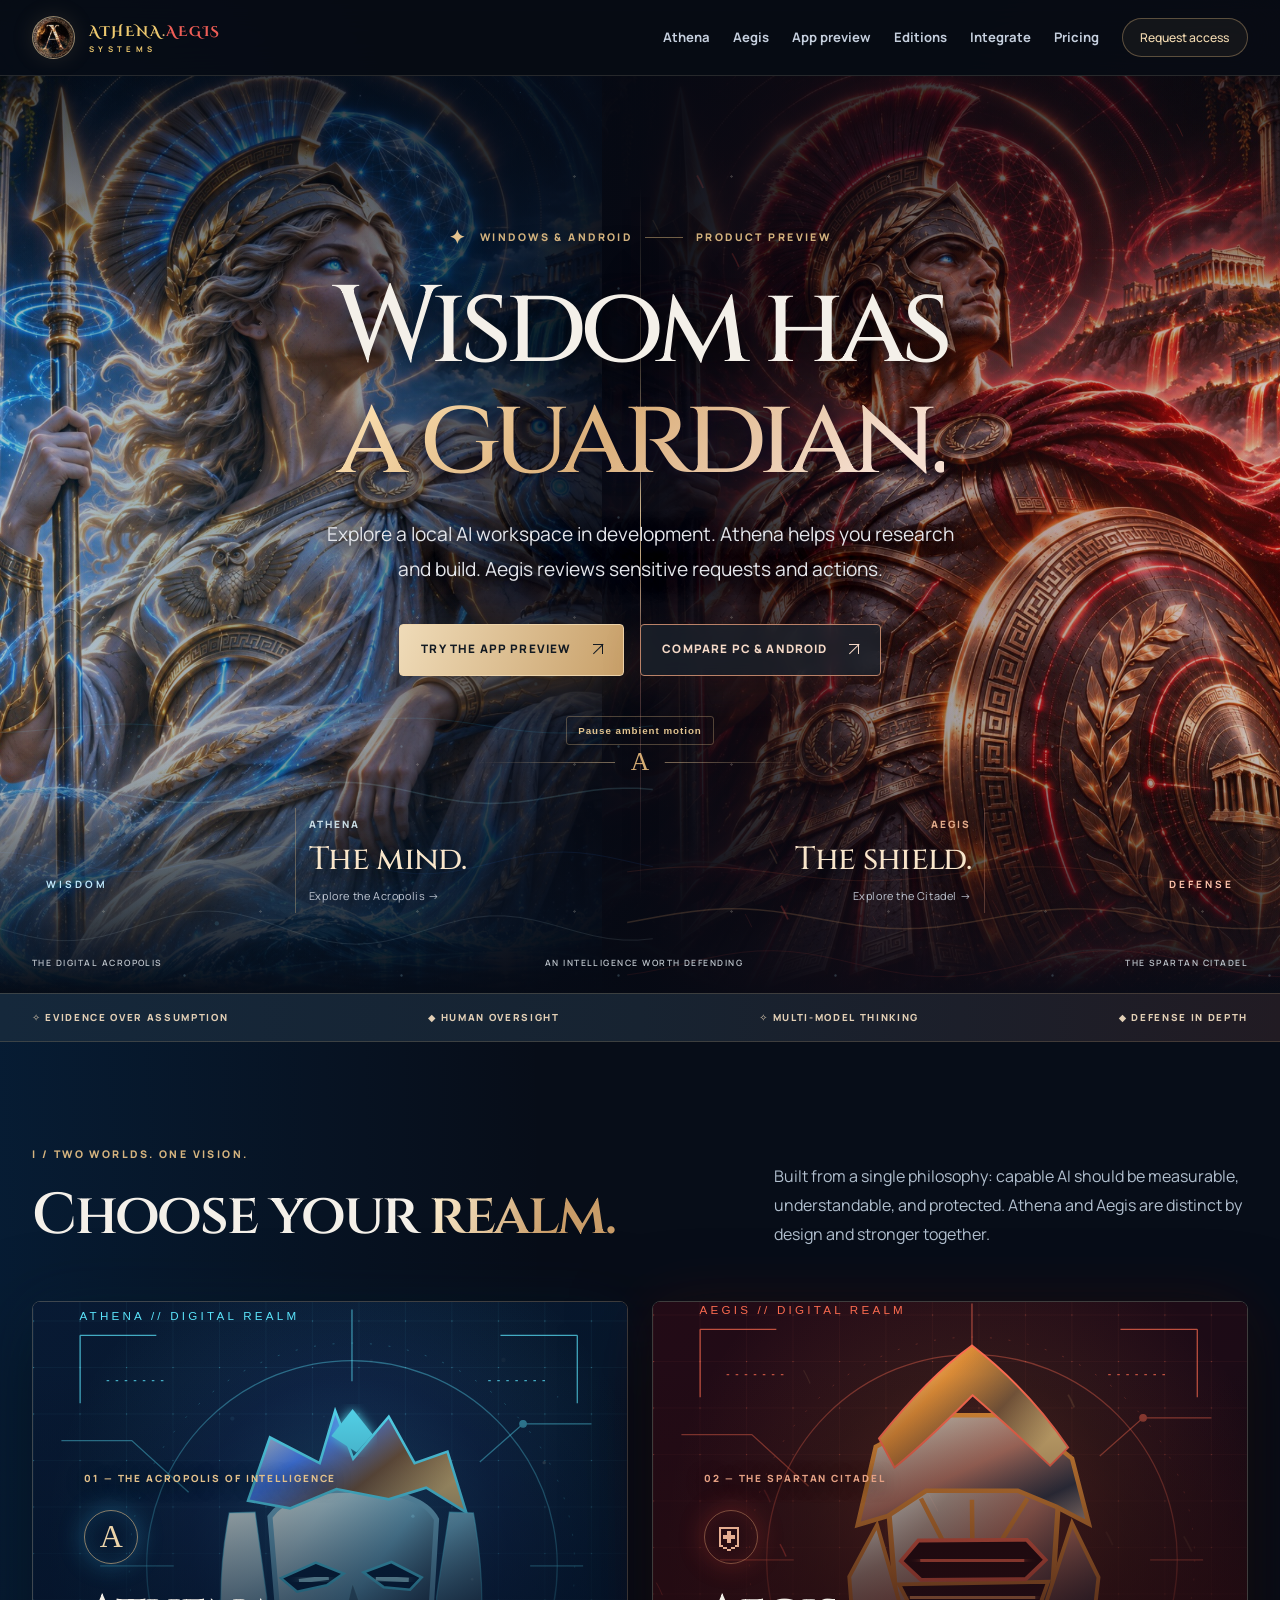
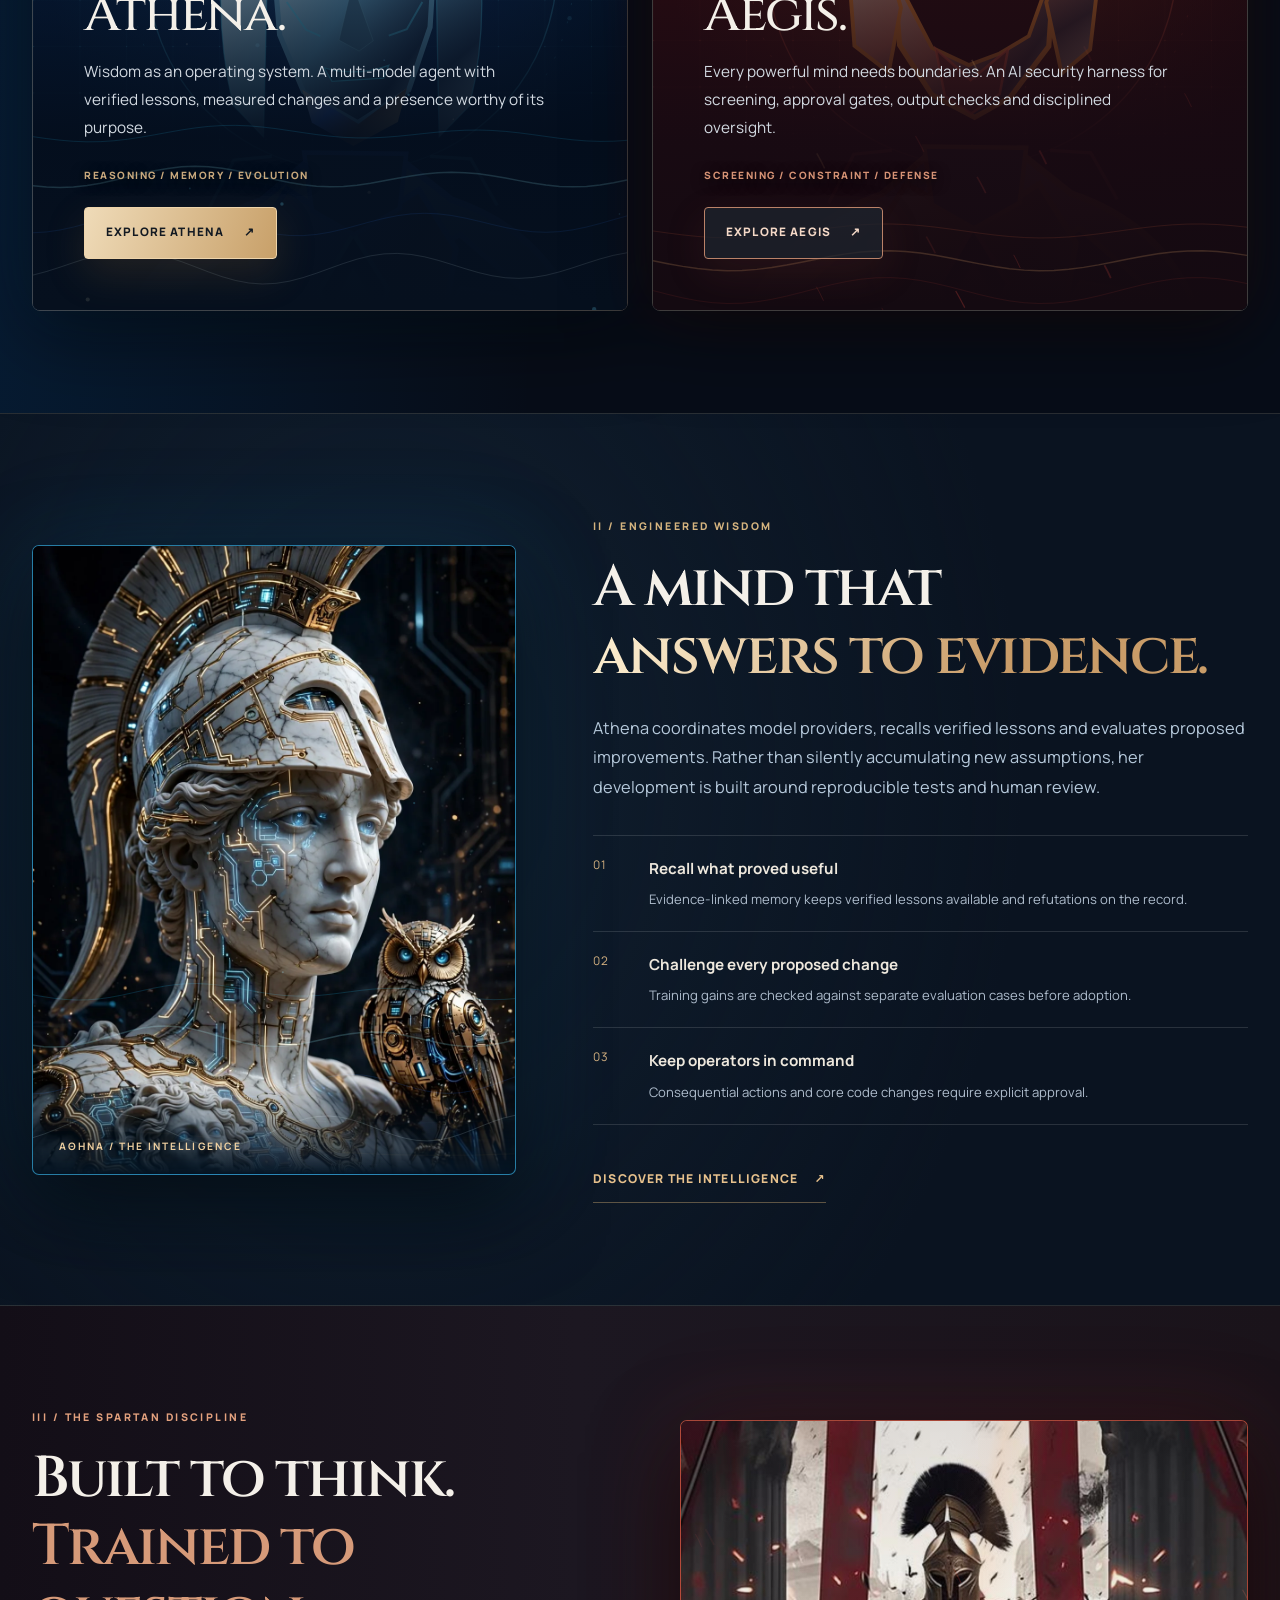
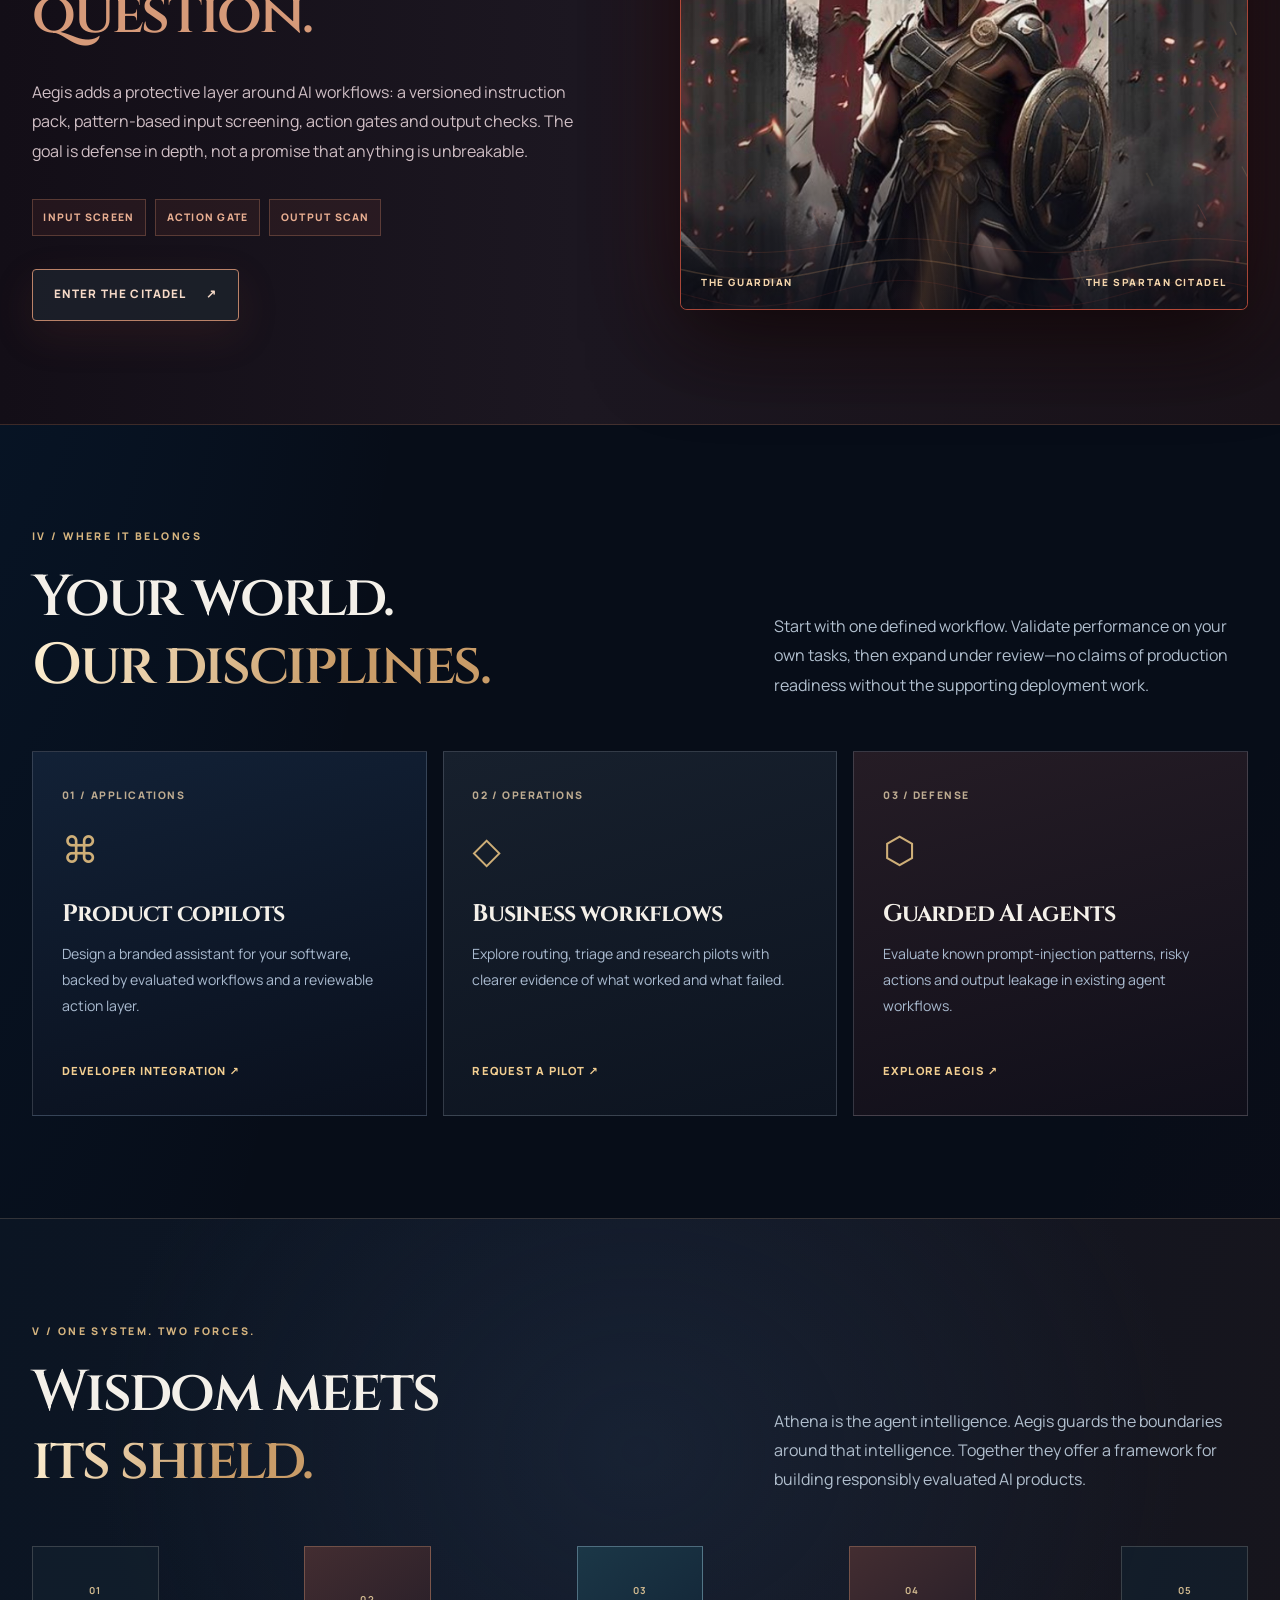
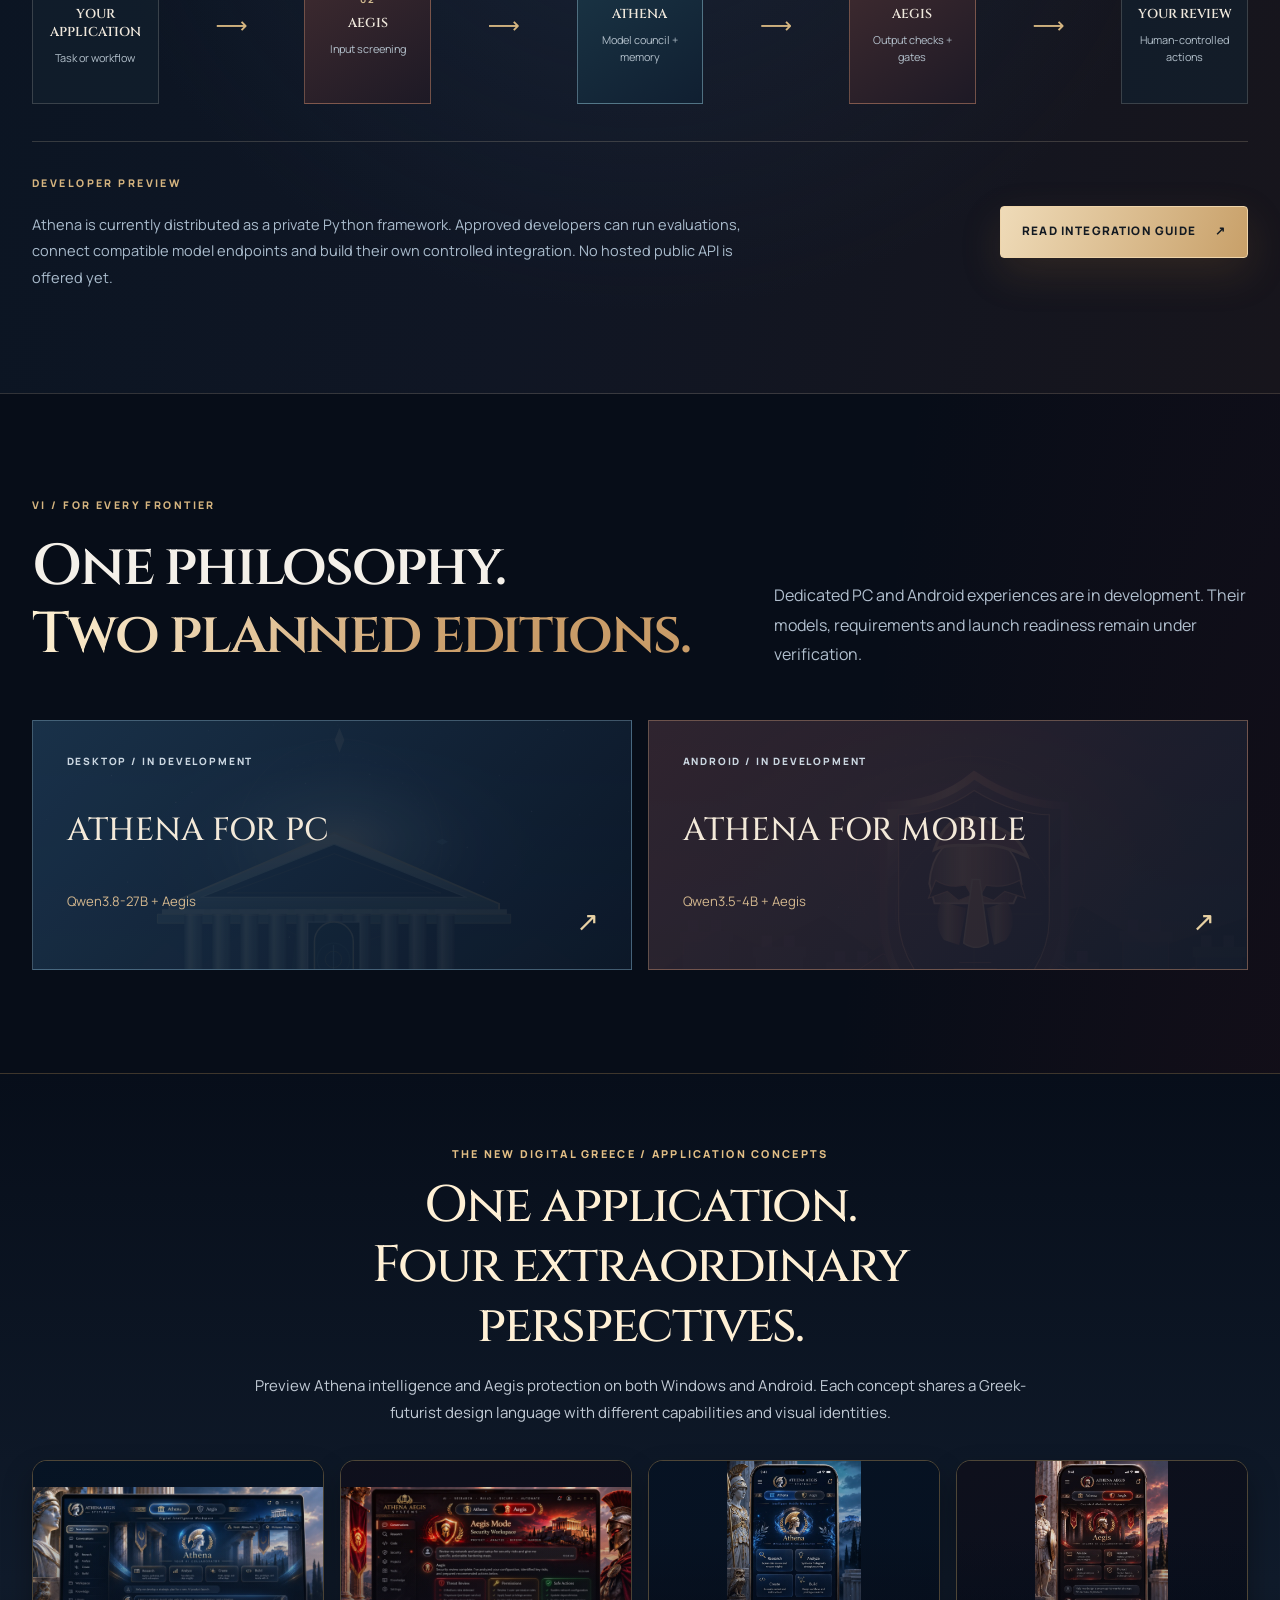
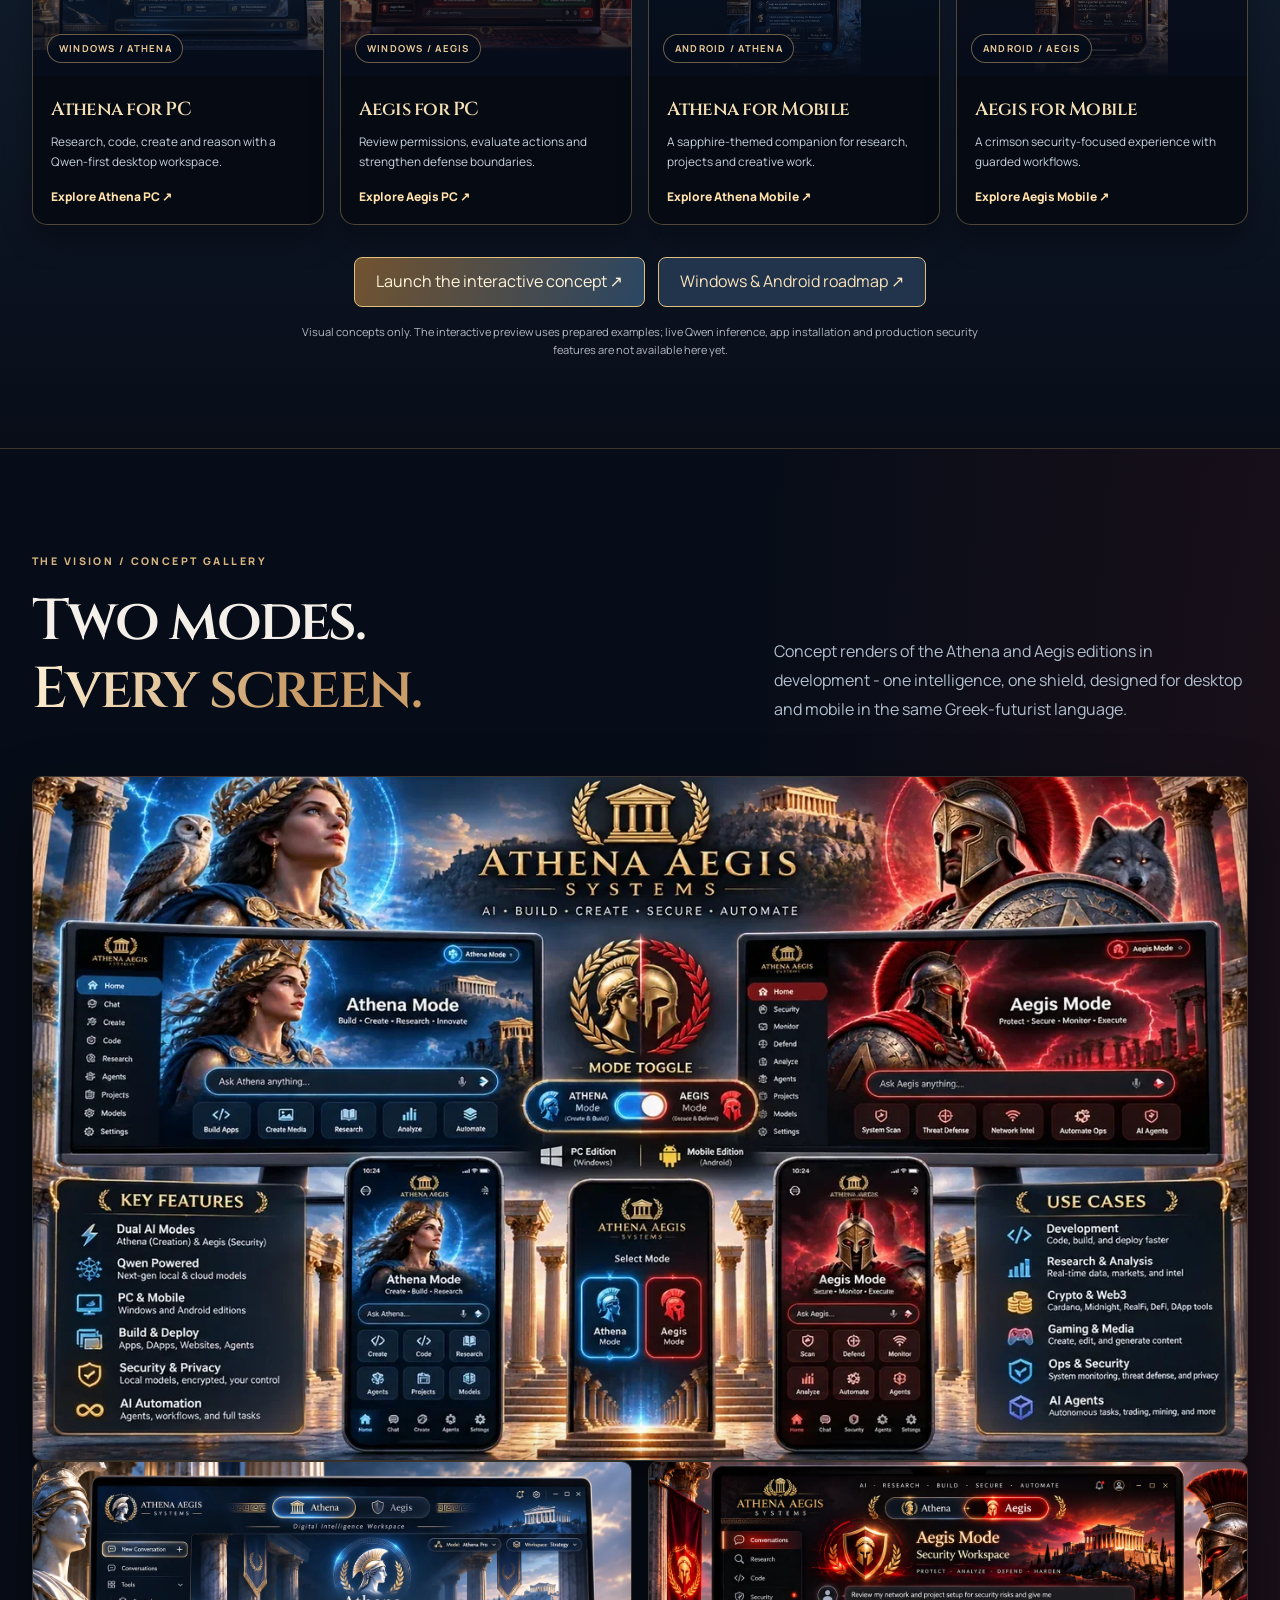
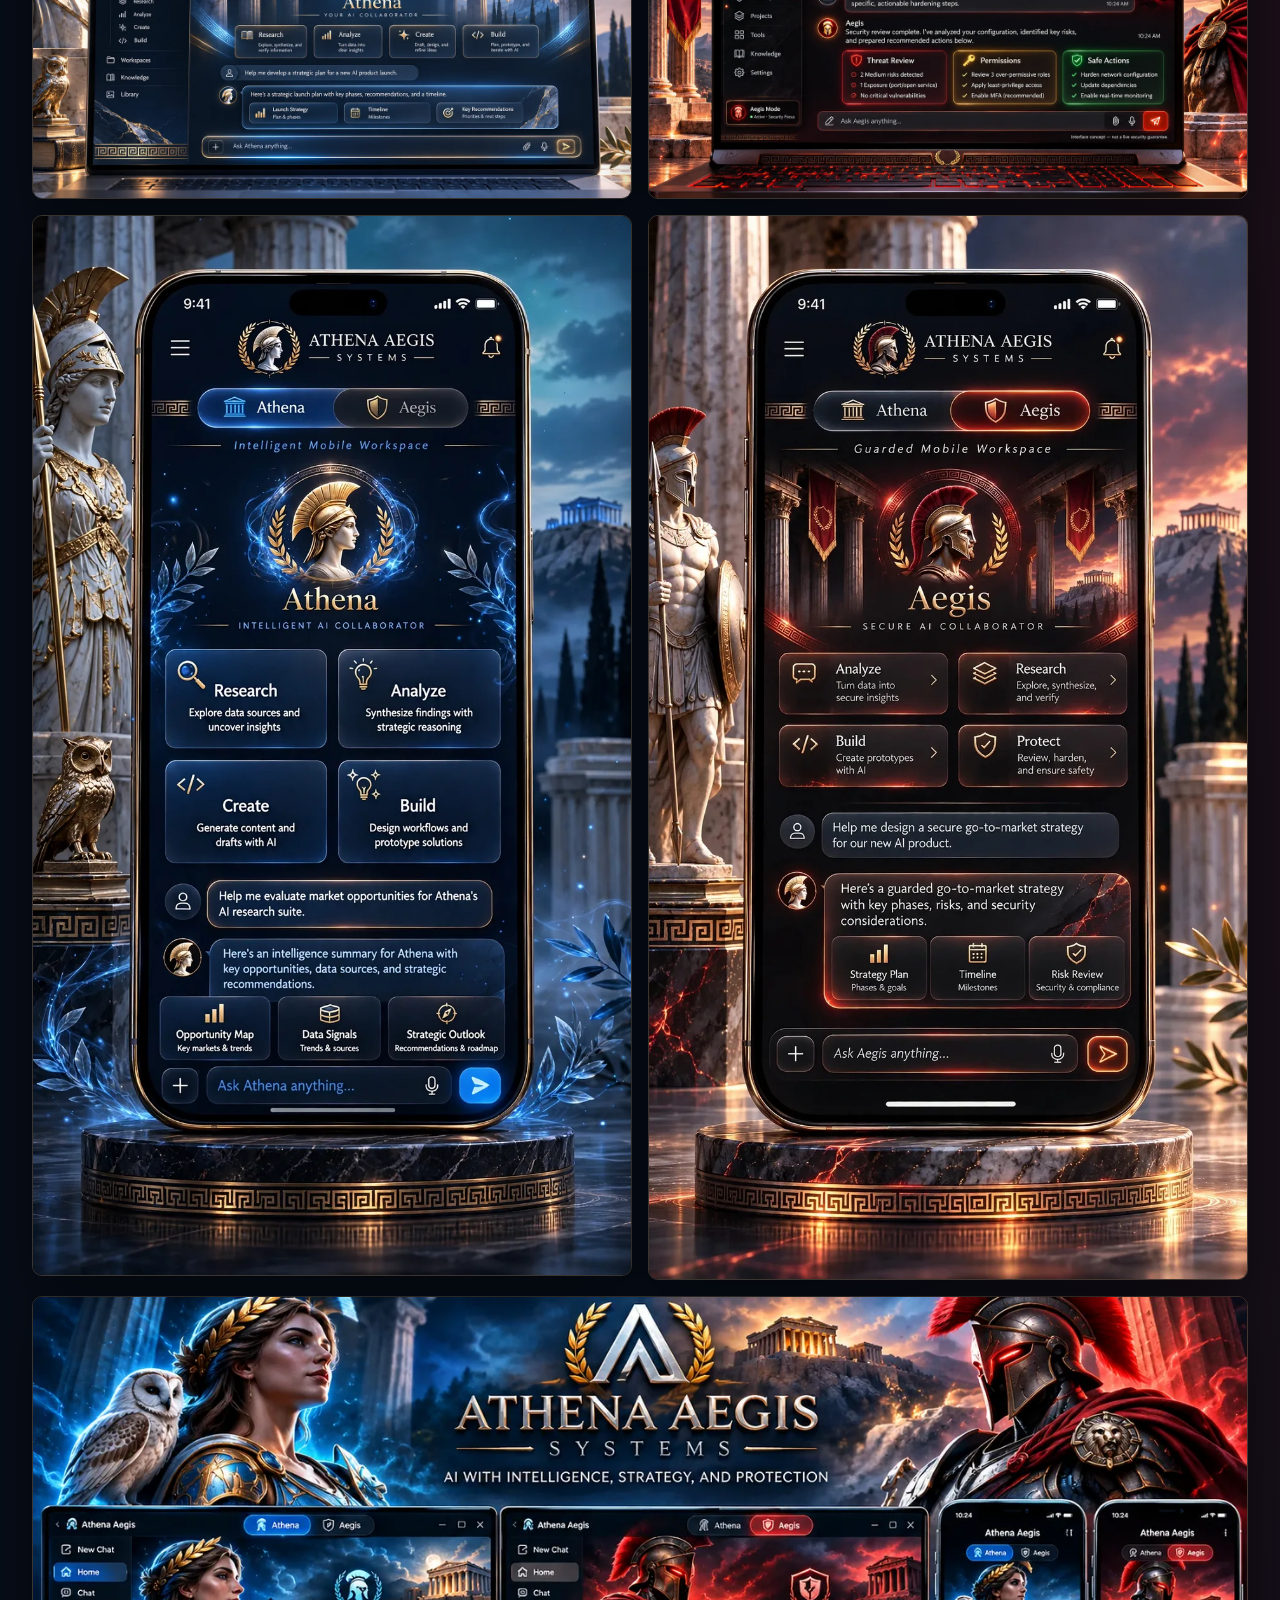
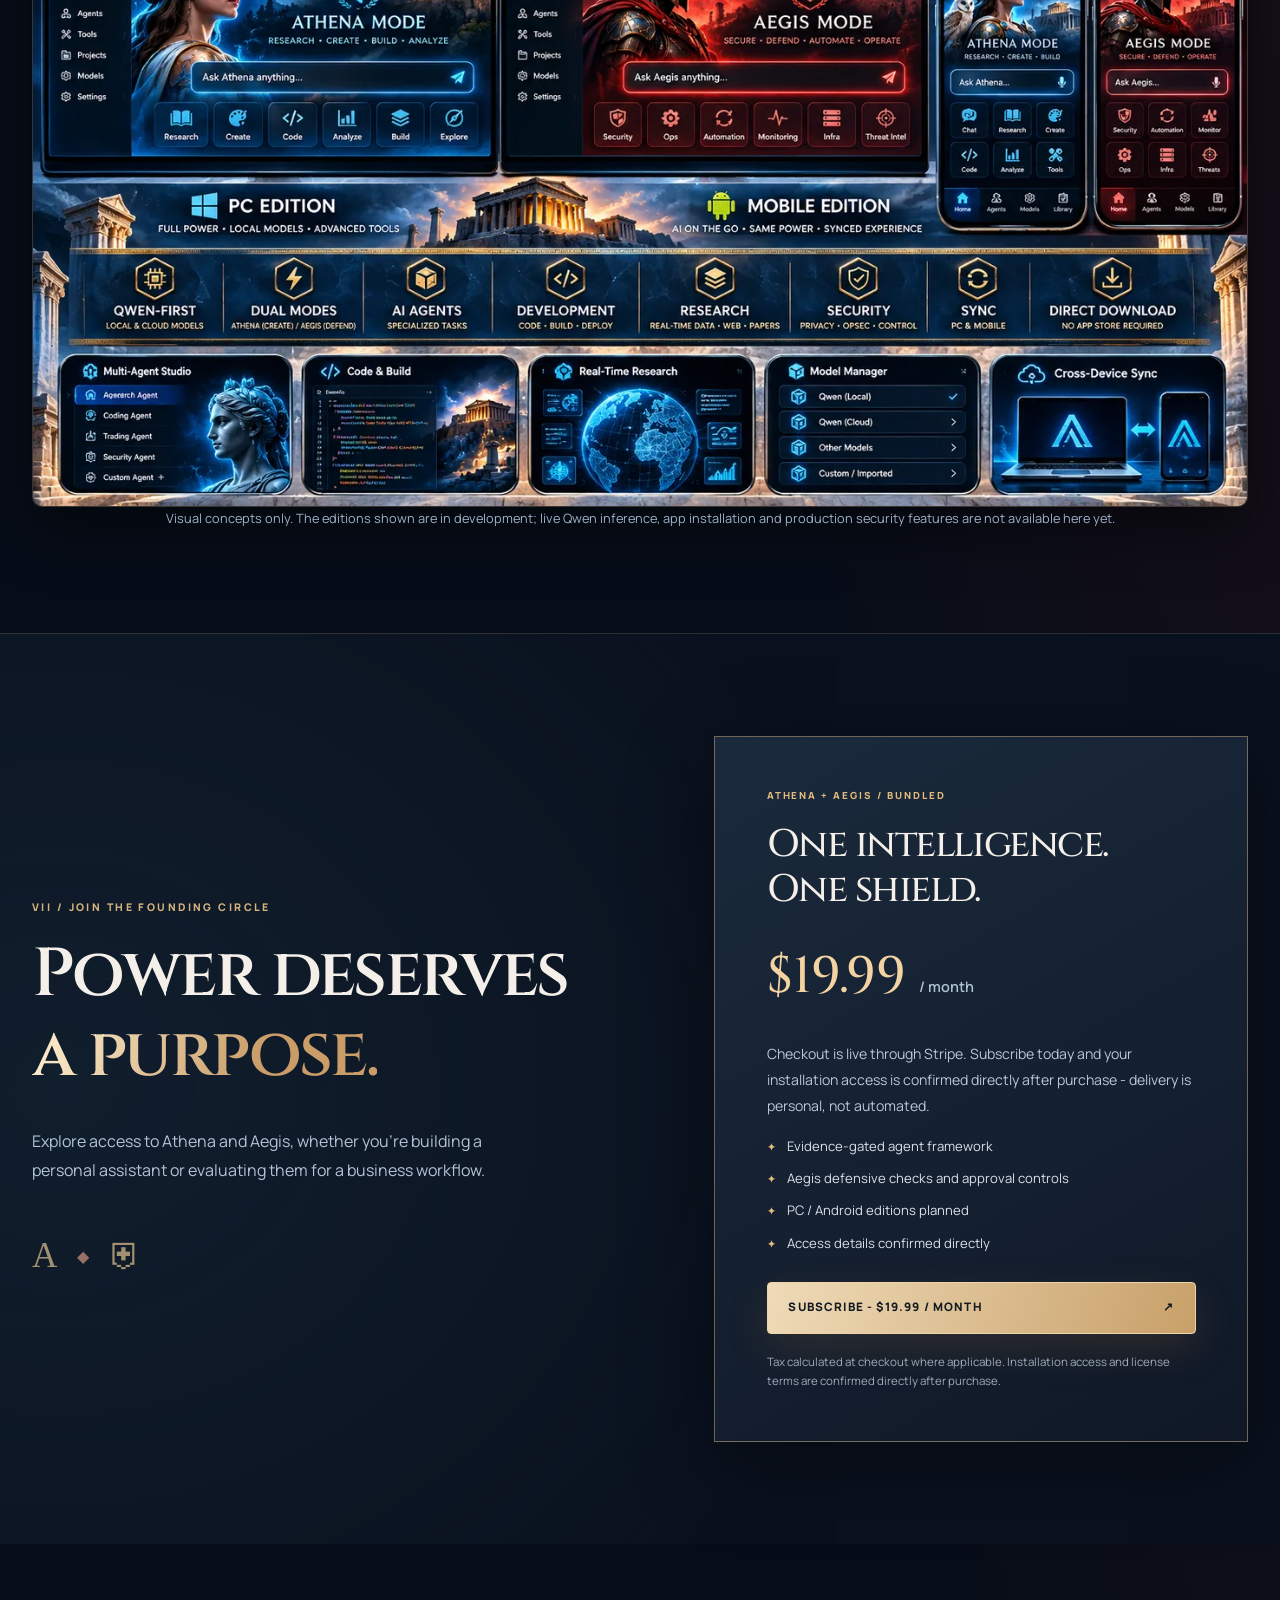
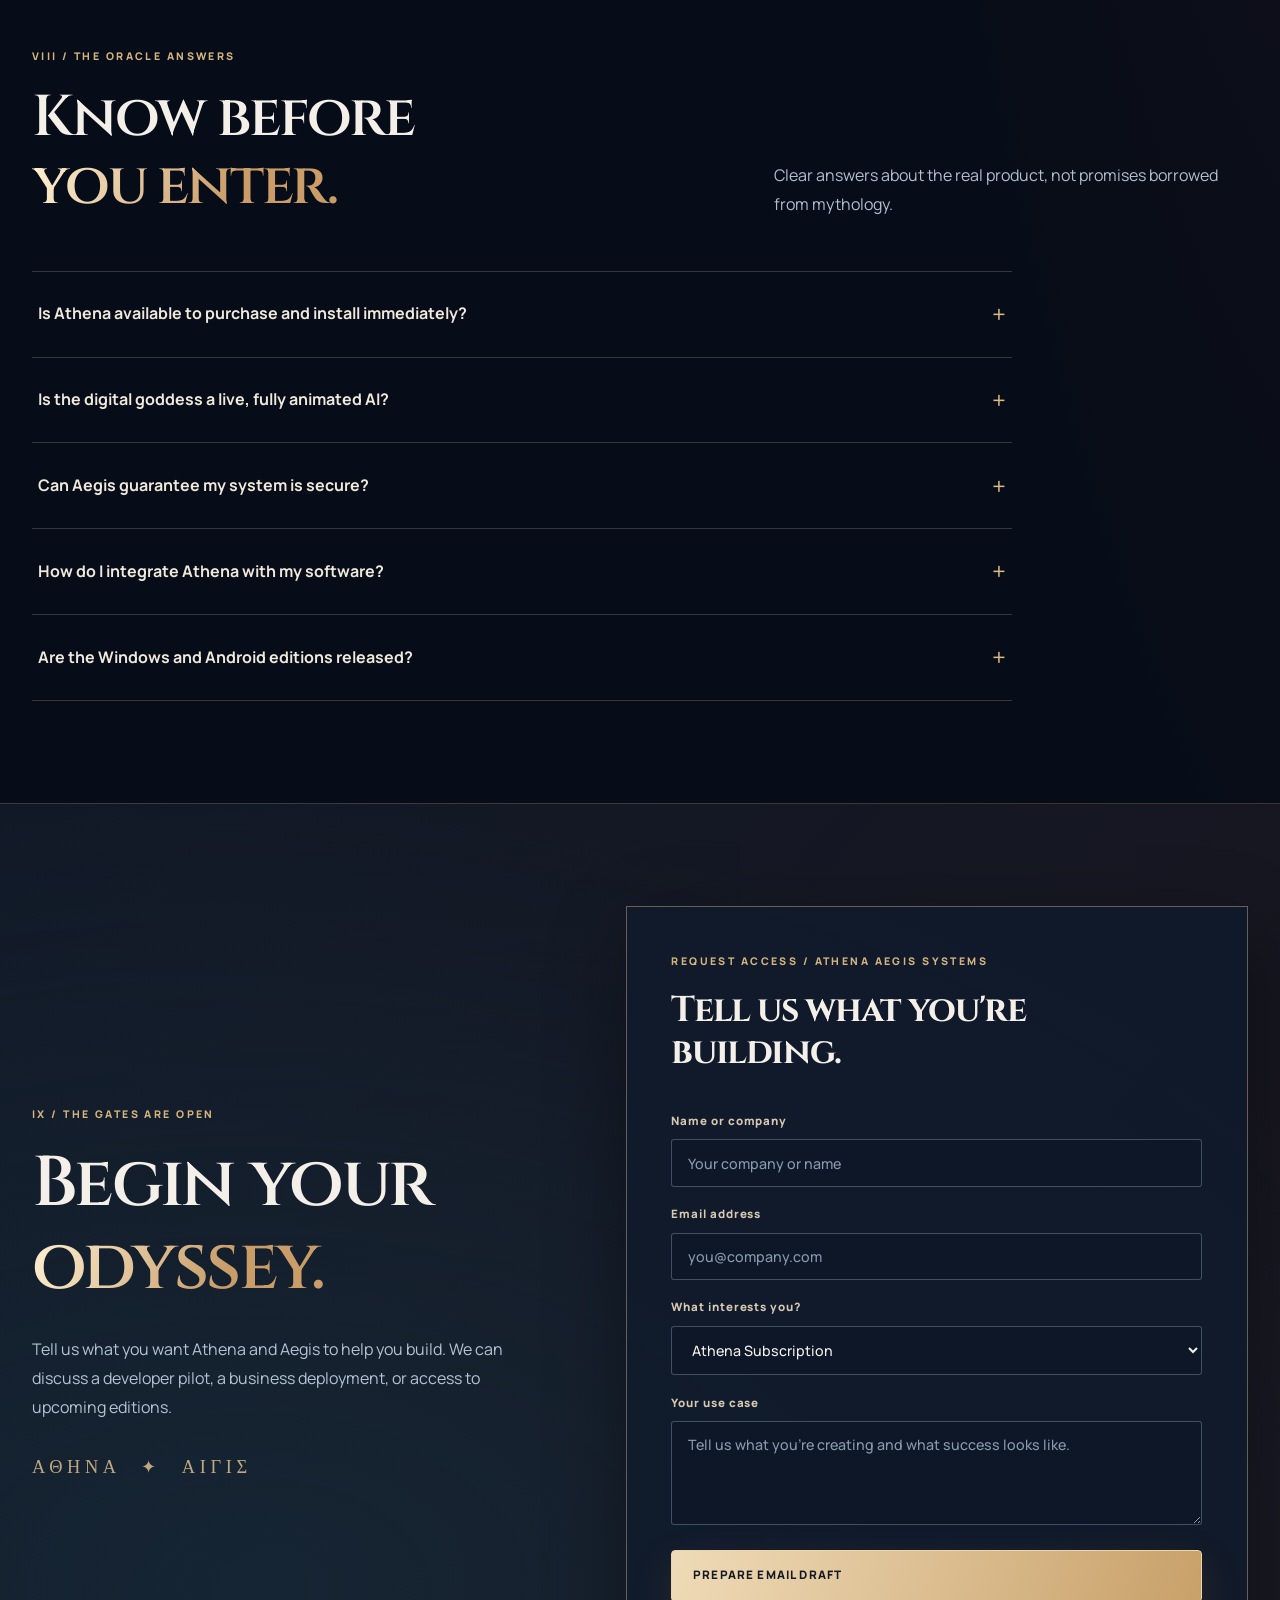
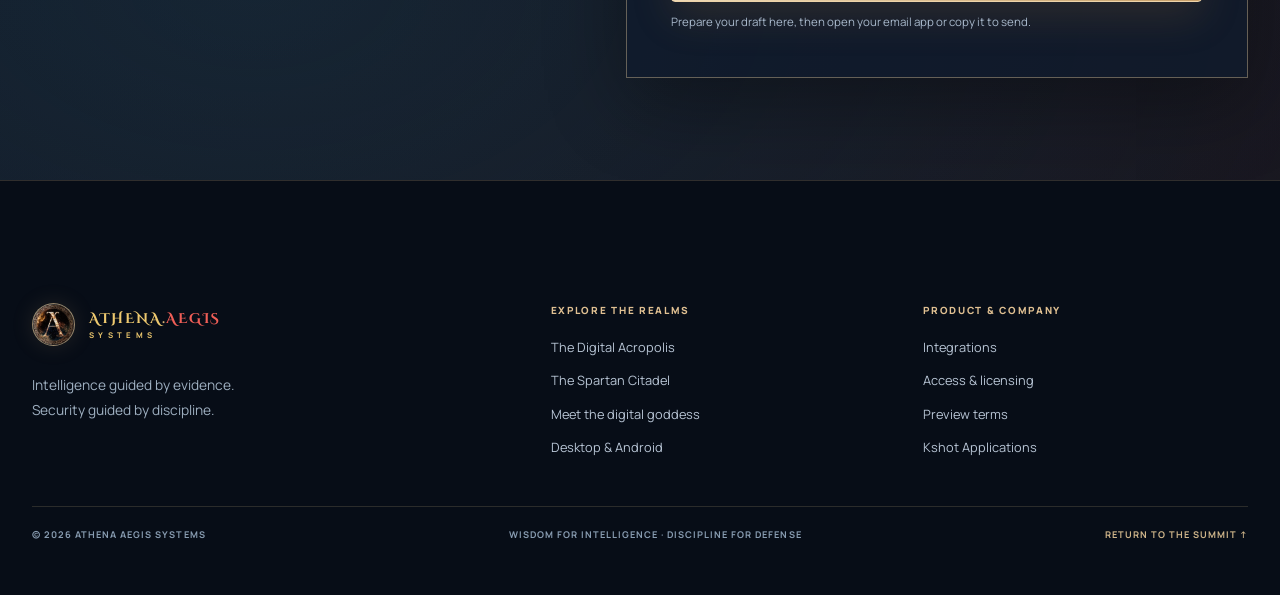
==== commit cf8d07a0: "Keep the inquiry form controls steady after generating or copying a draft" ====
--- a/index.html
+++ b/index.html
@@ -263,7 +263,6 @@
             <select id="inquiry-plan" name="plan"><option value="Athena Subscription">Athena Subscription</option><option value="Business Pilot">Business Pilot</option><option value="Developer">Developer Preview</option><option value="Aegis Security">Aegis Security</option><option value="Desktop Edition">Windows PC edition</option><option value="Android Edition">Android edition</option></select>
             <label for="inquiry-message">Your use case</label><textarea id="inquiry-message" name="message" maxlength="1400" rows="4" placeholder="Tell us what you're creating and what success looks like." required></textarea>
             <button class="world-button world-button-gold world-submit" type="submit">Prepare email draft</button>
-            <p id="inquiry-feedback" role="status" class="world-form-note">Prepare your draft here, then open your email app or copy it to send.</p>
             <div id="inquiry-draft" class="inquiry-draft" hidden>
               <label for="inquiry-draft-text">Your email draft</label>
               <textarea id="inquiry-draft-text" rows="6" readonly></textarea>
@@ -272,6 +271,7 @@
                 <button type="button" class="world-button world-button-iron" id="inquiry-copy">Copy email</button>
               </div>
             </div>
+            <p id="inquiry-feedback" role="status" class="world-form-note">Prepare your draft here, then open your email app or copy it to send.</p>
           </form>
         </div>
       </div>
--- a/styles.css
+++ b/styles.css
@@ -214,7 +214,7 @@
 .window-dots i:first-child { background: #7a4a3a; }
 .window-dots i:nth-child(2) { background: #7a653a; }
 .window-dots i:nth-child(3) { background: #3a7a52; }
-.copy-button { margin-left: auto; background: var(--panel-2); color: var(--text); border: 1px solid var(--line-strong); border-radius: 8px; padding: 0.35rem 0.7rem; cursor: pointer; font-size: 0.78rem; font-family: var(--font-body); }
+.copy-button { margin-left: auto; background: var(--panel-2); color: var(--text); border: 1px solid var(--line-strong); border-radius: 8px; padding: 0.35rem 0.7rem; min-height: 44px; cursor: pointer; font-size: 0.88rem; font-family: var(--font-body); }
 .code-window pre { margin: 0; padding: 1.3rem 1.4rem; overflow-x: auto; font-size: 0.88rem; line-height: 1.75; font-family: ui-monospace, "SF Mono", Menlo, monospace; color: #c9d8f5; }
 .code-muted { color: var(--faint); }
 .code-prompt { color: var(--gold); }
@@ -276,7 +276,7 @@
 .footer-links { display: grid; gap: 0.6rem; align-content: start; }
 .footer-links a { color: var(--muted); text-decoration: none; font-size: 0.95rem; }
 .footer-links a:hover { color: var(--text); }
-.footer-bottom { display: flex; justify-content: space-between; gap: 1rem; flex-wrap: wrap; border-top: 1px solid var(--line); margin-top: 2.8rem; padding-top: 1.4rem; color: var(--faint); font-size: 0.74rem; letter-spacing: 0.14em; font-weight: 600; }
+.footer-bottom { display: flex; justify-content: space-between; gap: 1rem; flex-wrap: wrap; border-top: 1px solid var(--line); margin-top: 2.8rem; padding-top: 1.4rem; color: var(--muted); font-size: 0.74rem; letter-spacing: 0.14em; font-weight: 600; }
 .footer-bottom a { color: var(--muted); text-decoration: none; }
 
 /* ---------- subpages ---------- */
@@ -322,7 +322,7 @@
 }
 
 /* Review pass: keyboard focus and menu usability on tablet widths. */
-:where(a, button, summary, input, textarea, select):focus-visible {
+:where(a, button, summary, input, textarea, select, pre[tabindex]):focus-visible {
   outline: 3px solid var(--gold);
   outline-offset: 3px;
 }
@@ -353,6 +353,6 @@
 .brand-symbol { background: none; border-radius: 0; width: 2.15rem; height: 2.15rem; }
 .brand-symbol img { width: 100%; height: 100%; display: block; }
 .wm-athena { color: #eec96f; }
-.wm-aegis { color: #b91c1c; }
+.wm-aegis { color: #ef5e57; }
 .brand-lockup small.wm-systems { color: #eec96f; }
 .brand .brand-lockup b { font-family: "Cinzel Decorative", "Cinzel", Georgia, serif; }
--- a/worlds.css
+++ b/worlds.css
@@ -225,6 +225,10 @@
 .inquiry-draft textarea {resize:vertical;line-height:1.5;}
 .draft-actions {display:flex;gap:.6rem;flex-wrap:wrap;}
 .draft-actions .world-button {min-height:44px;justify-content:center;}
+.world-form-card .world-button:hover {transform:none;}
+@media (max-width:450px) {
+  .draft-actions {display:grid;grid-template-columns:1fr;}
+}
 
 /* Footer */
 .world-footer {border-top:1px solid #d4b78532;background:#070d17;}
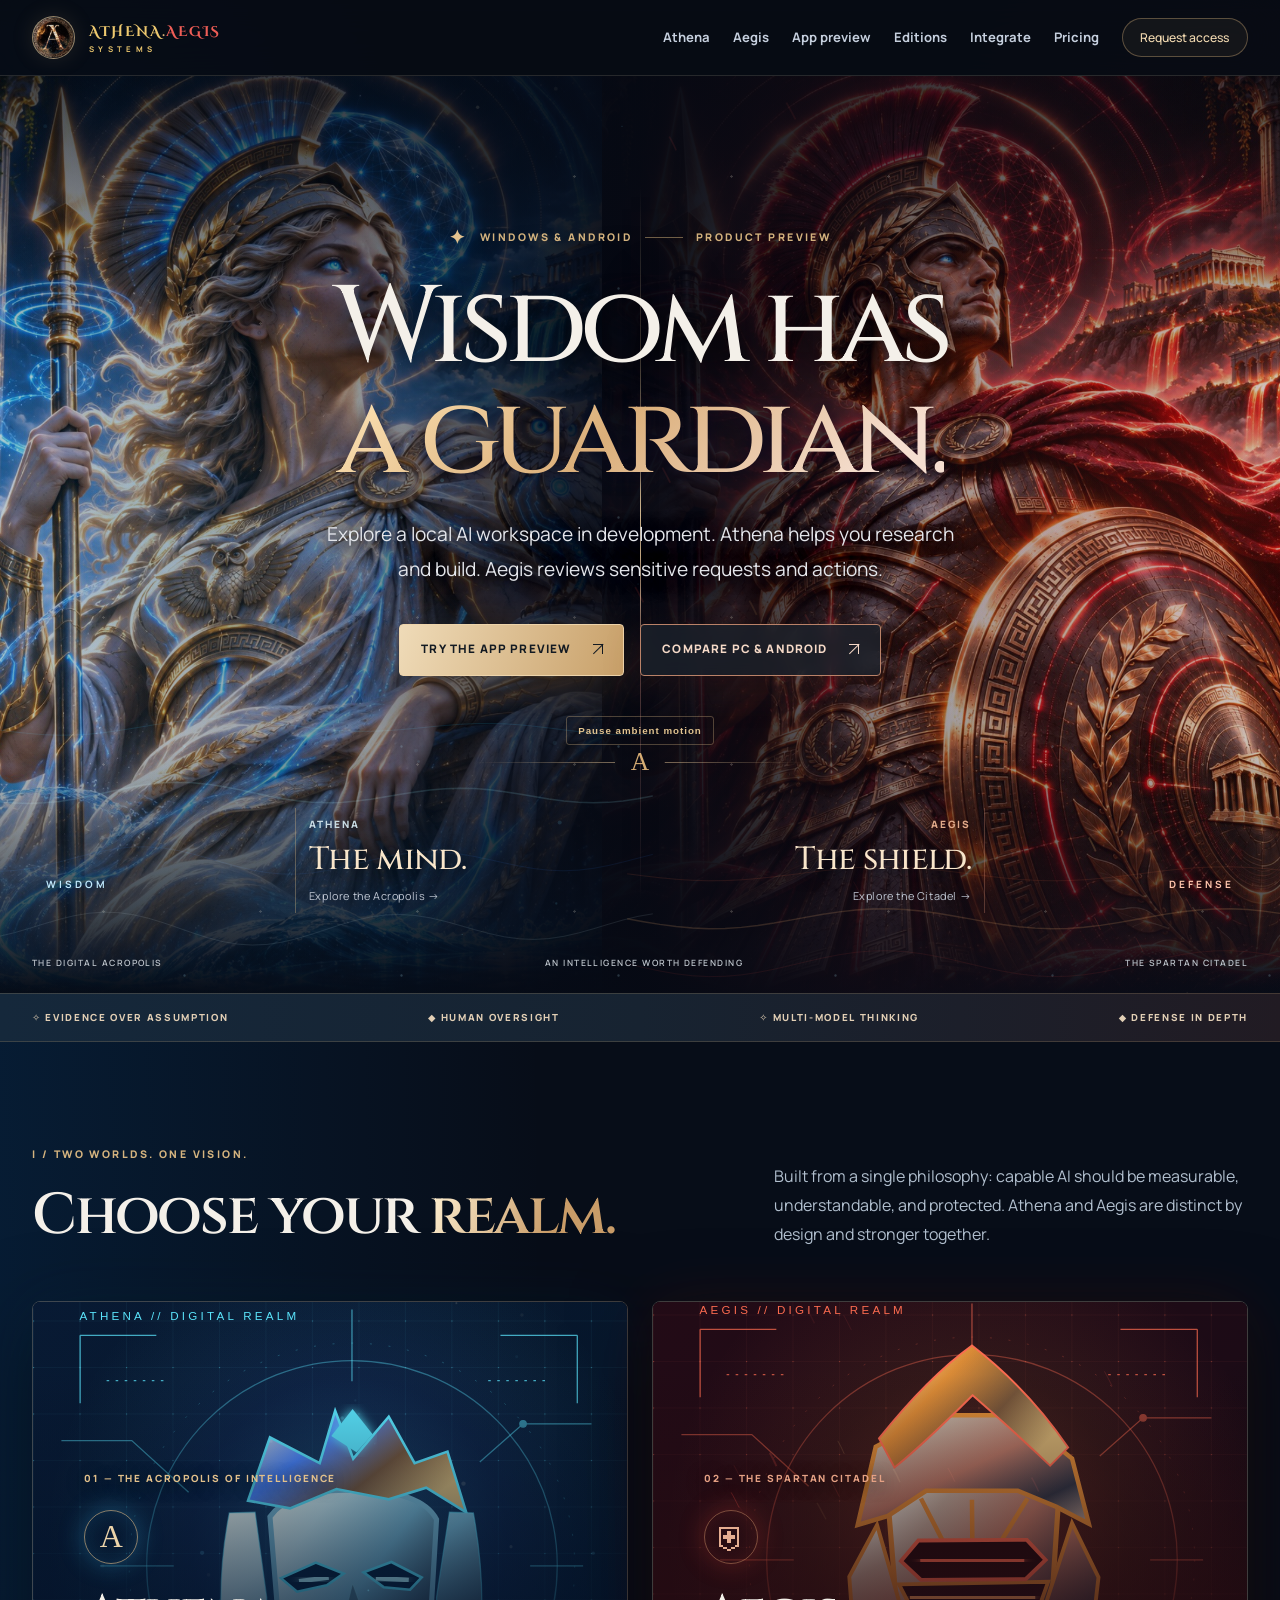
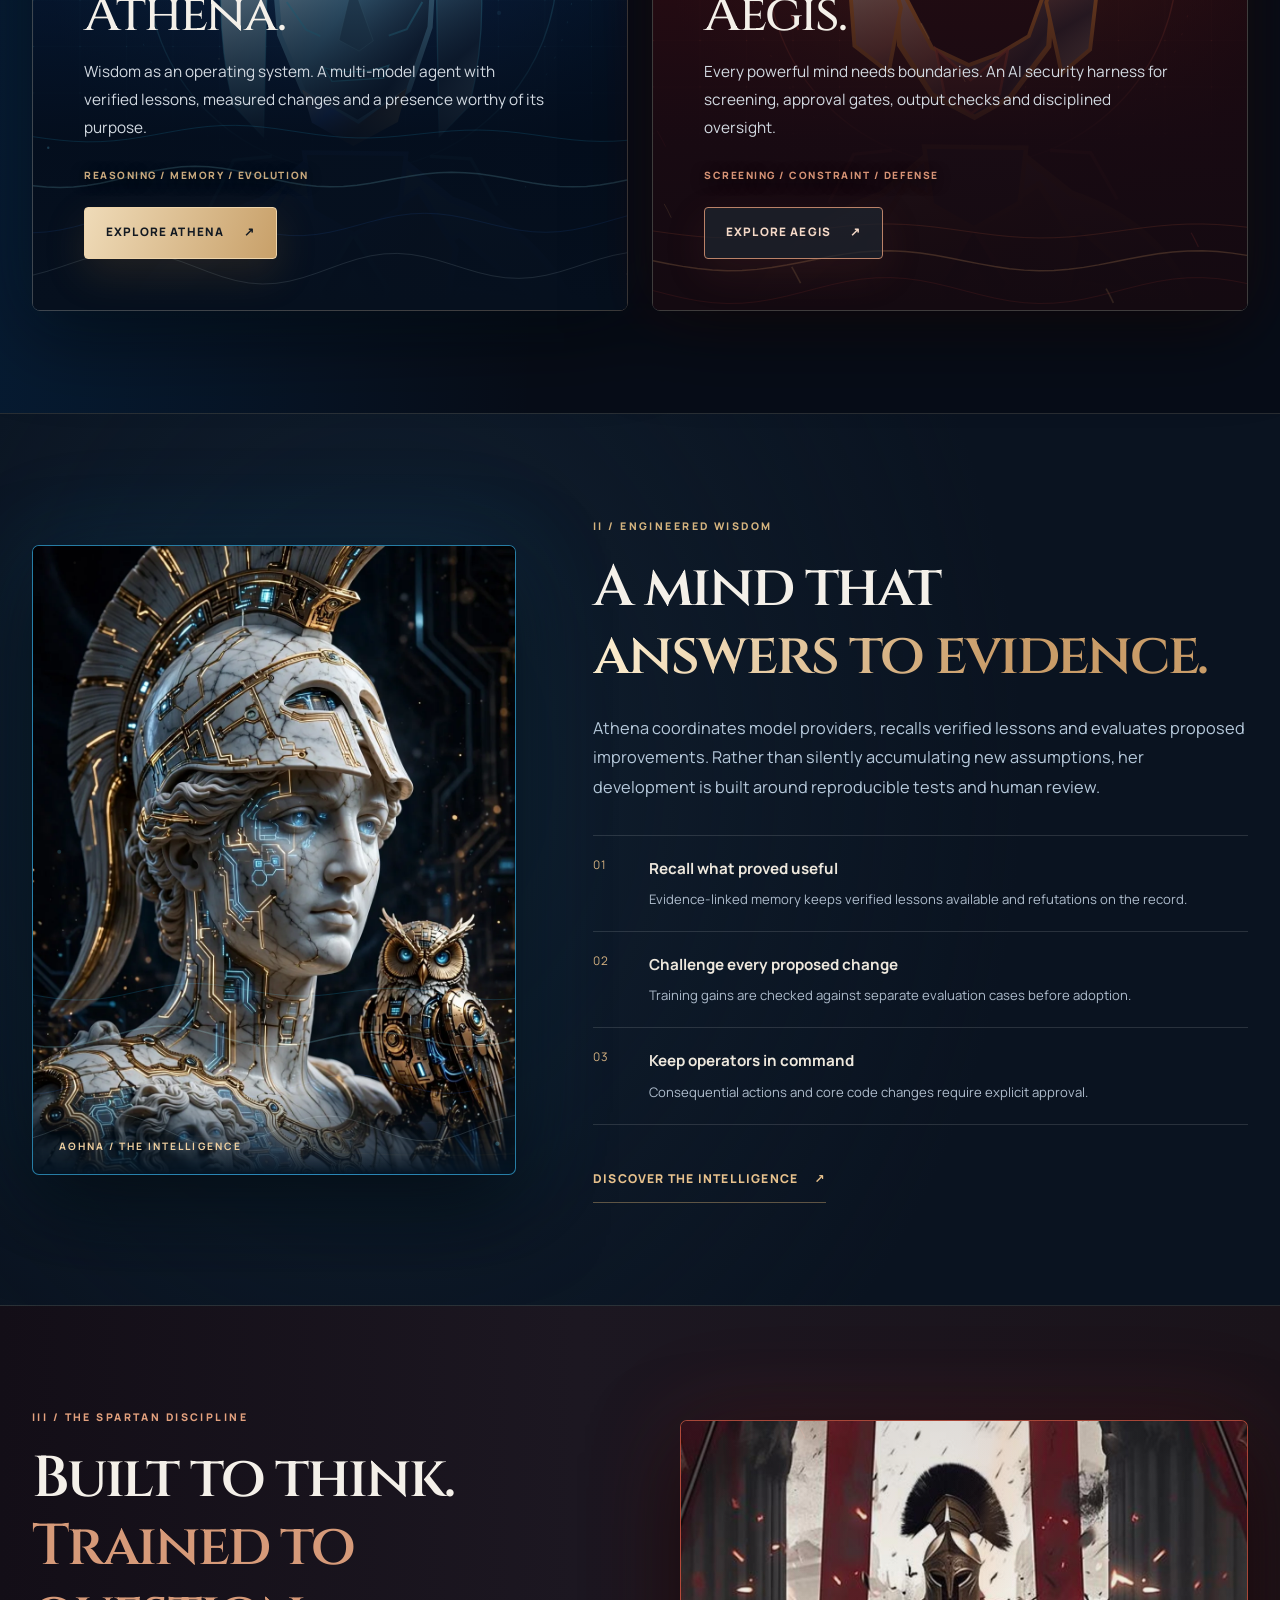
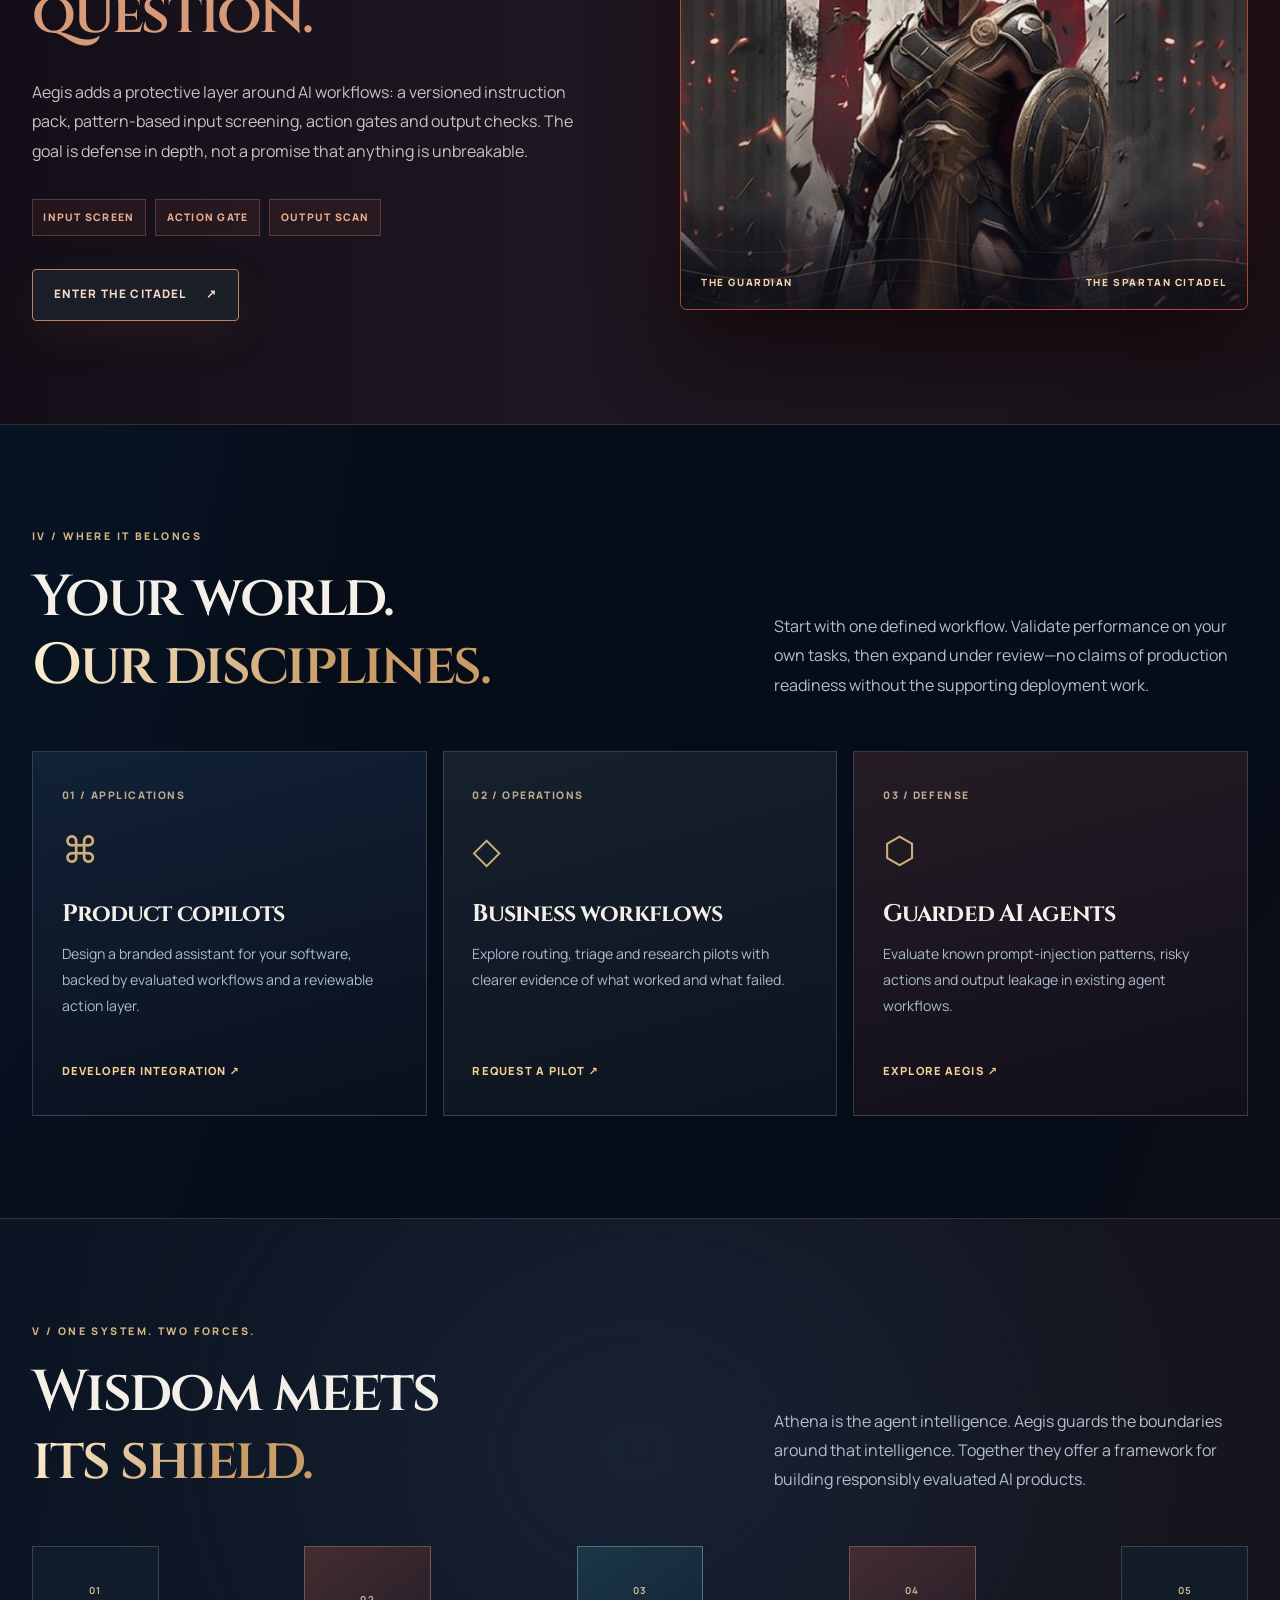
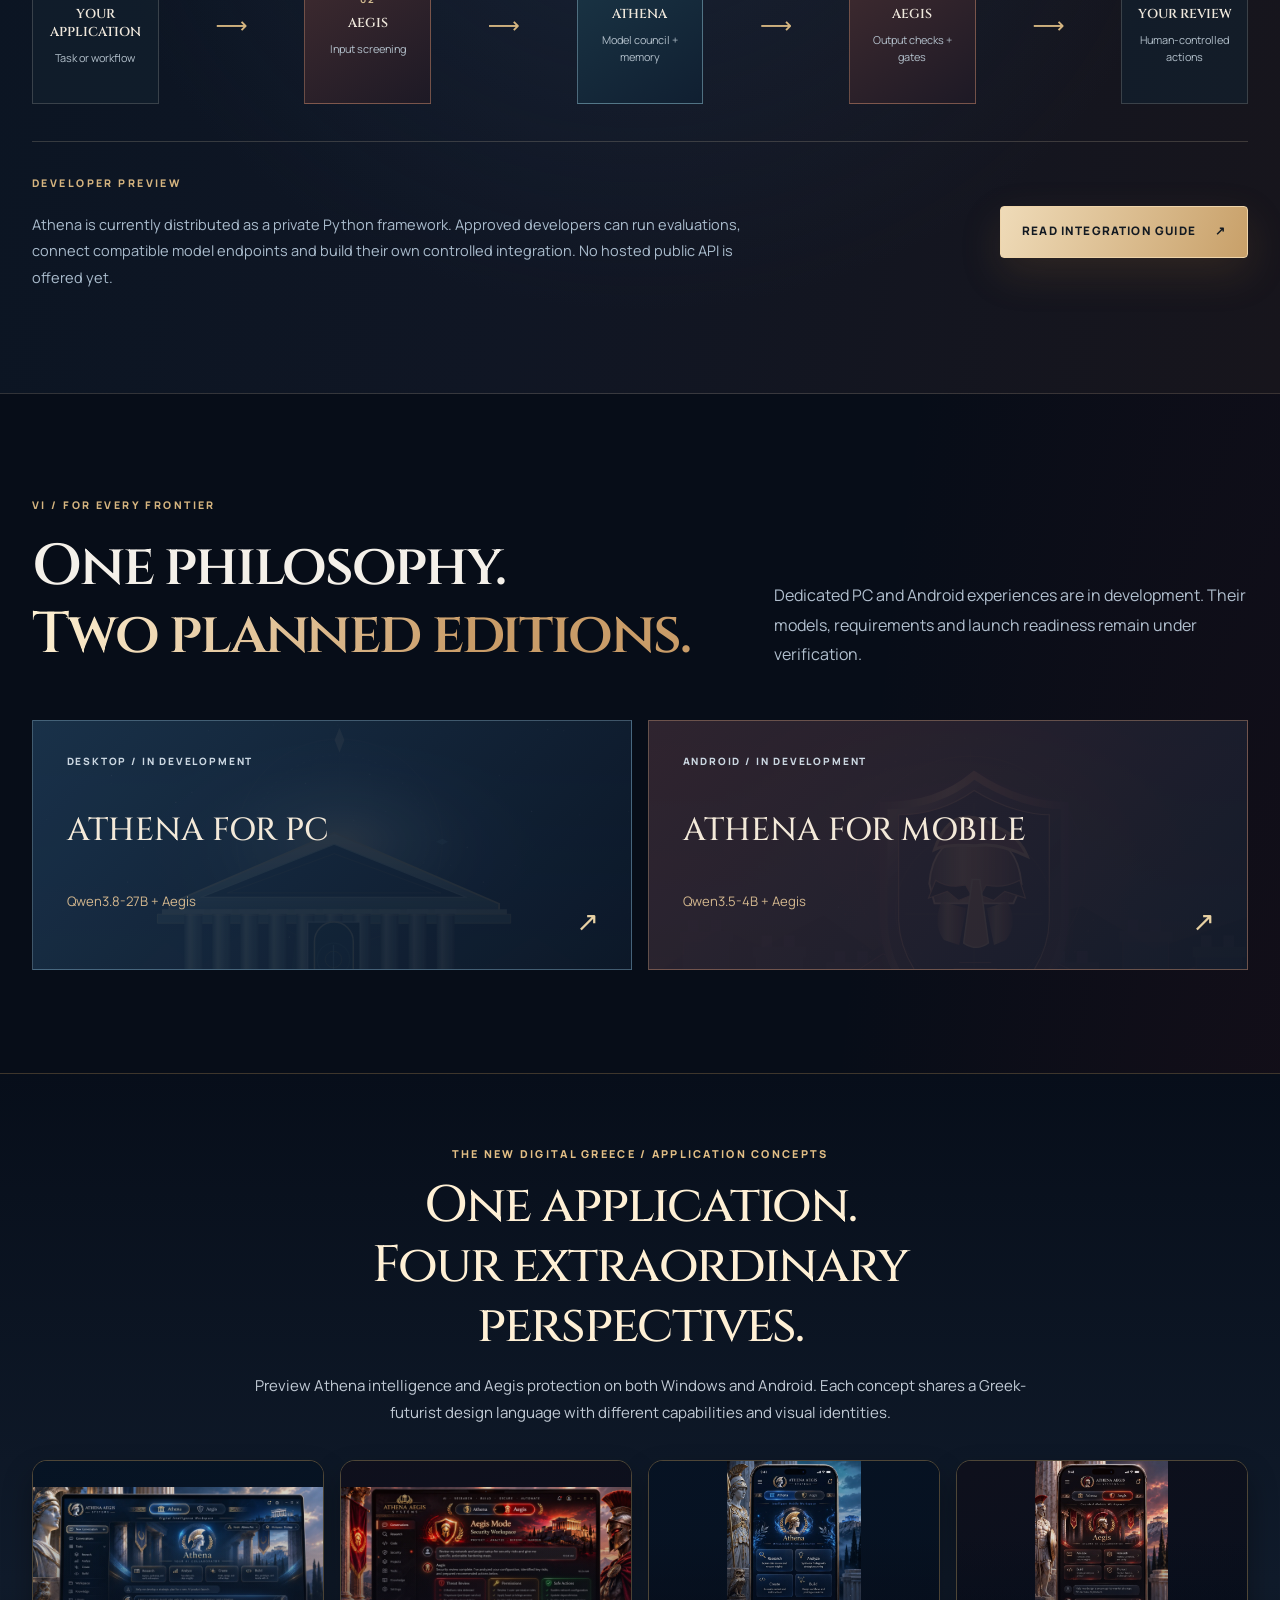
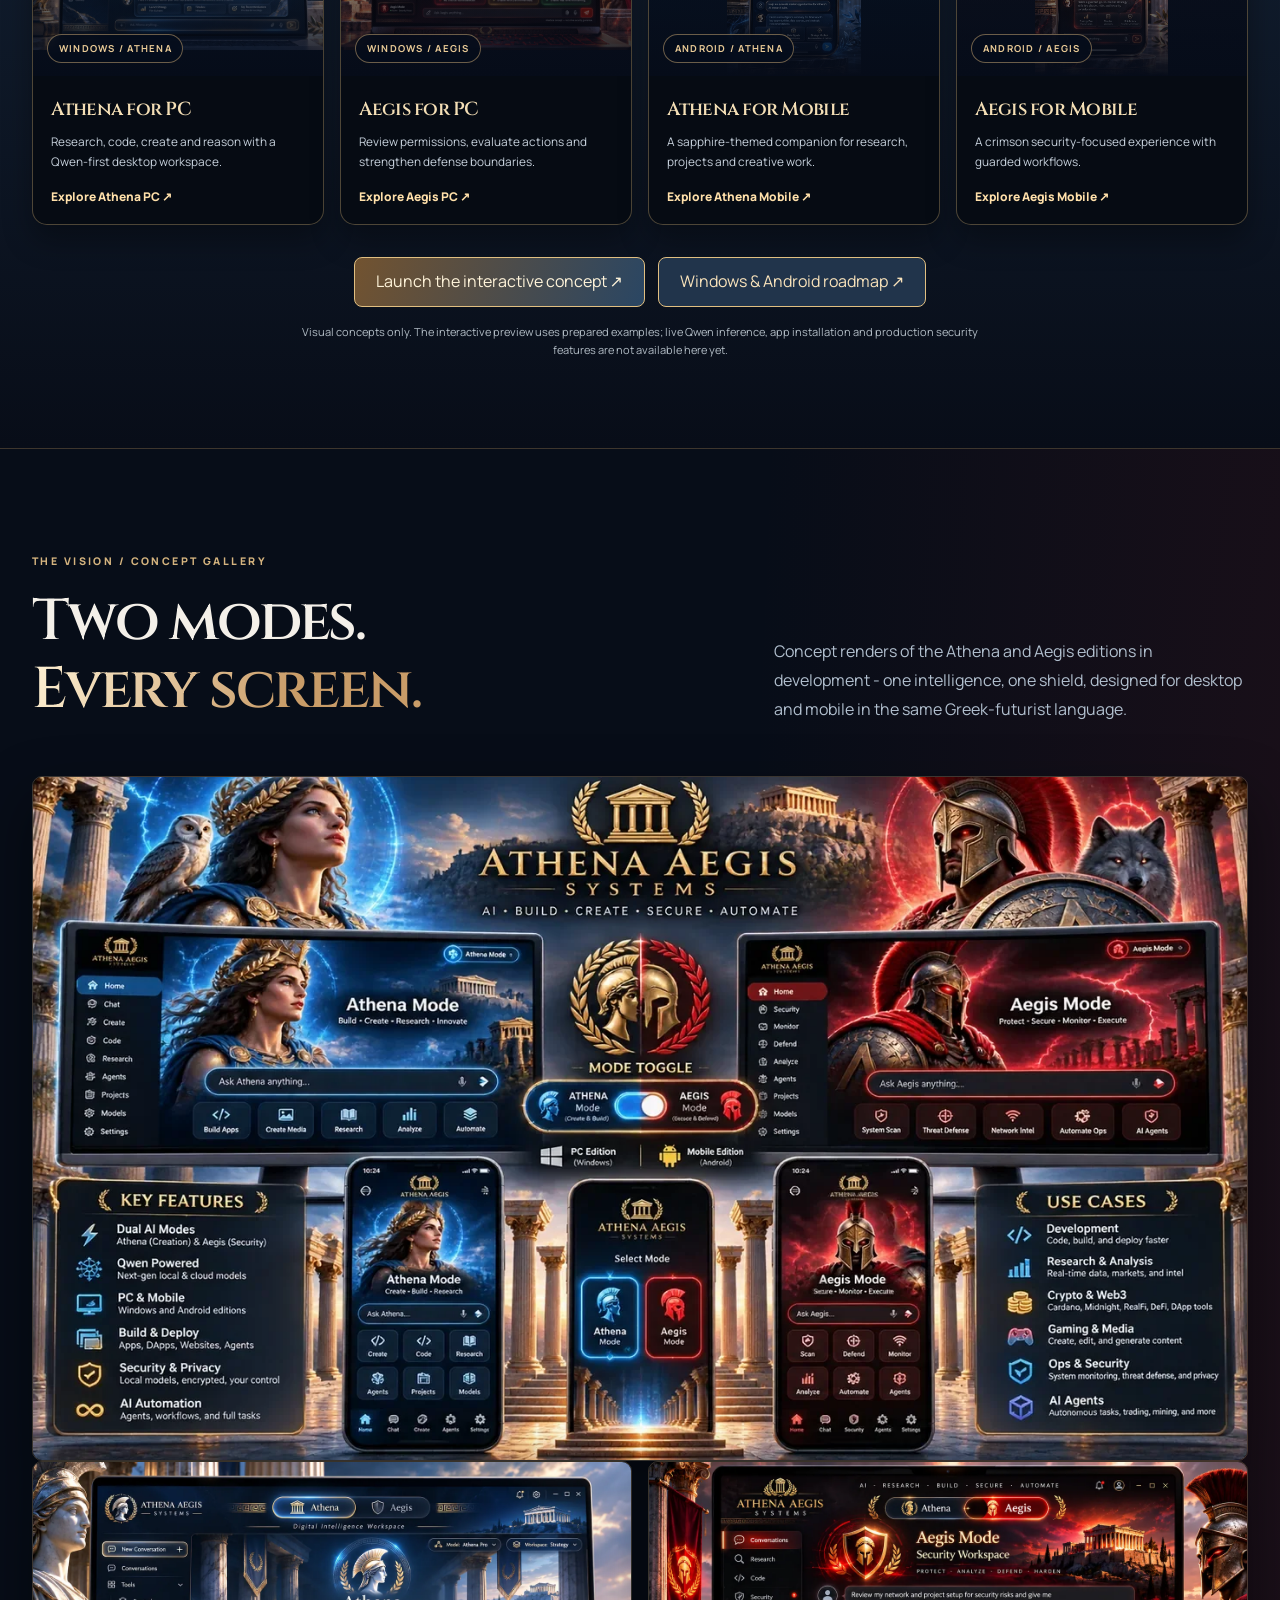
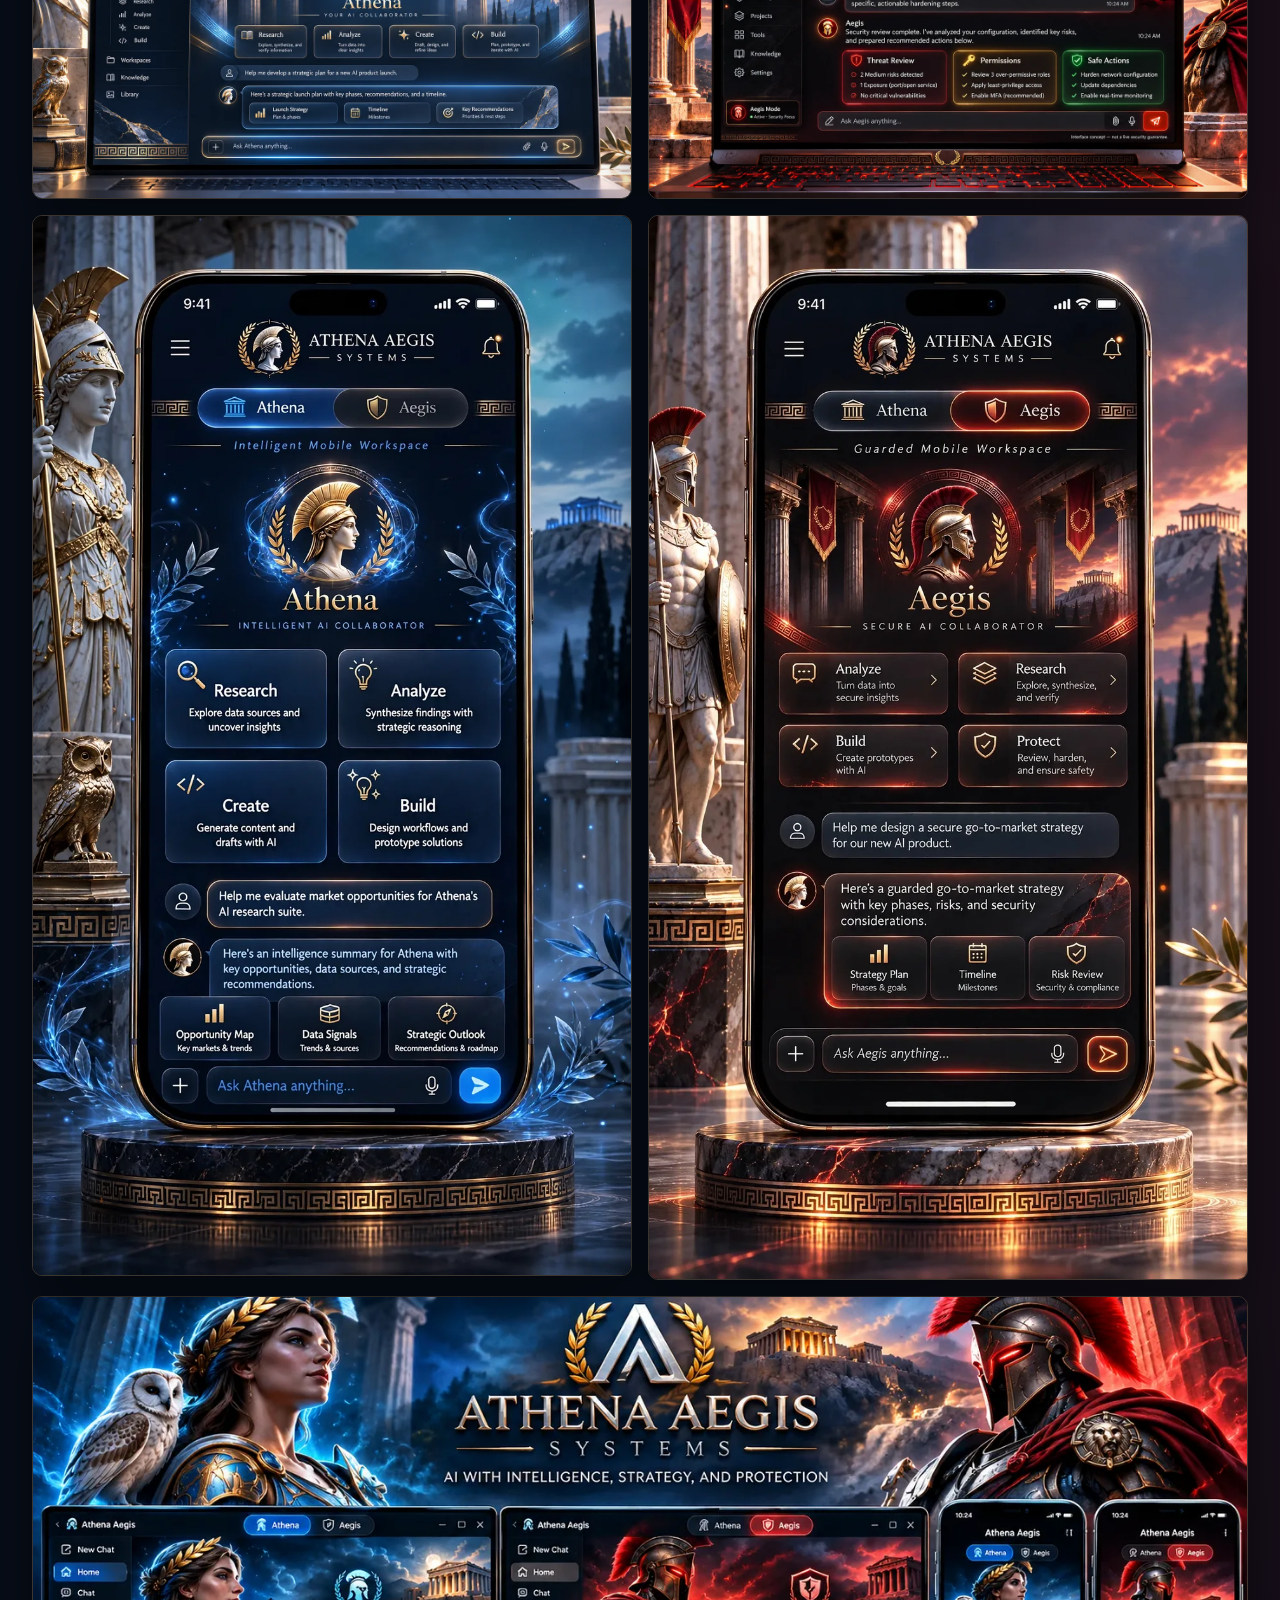
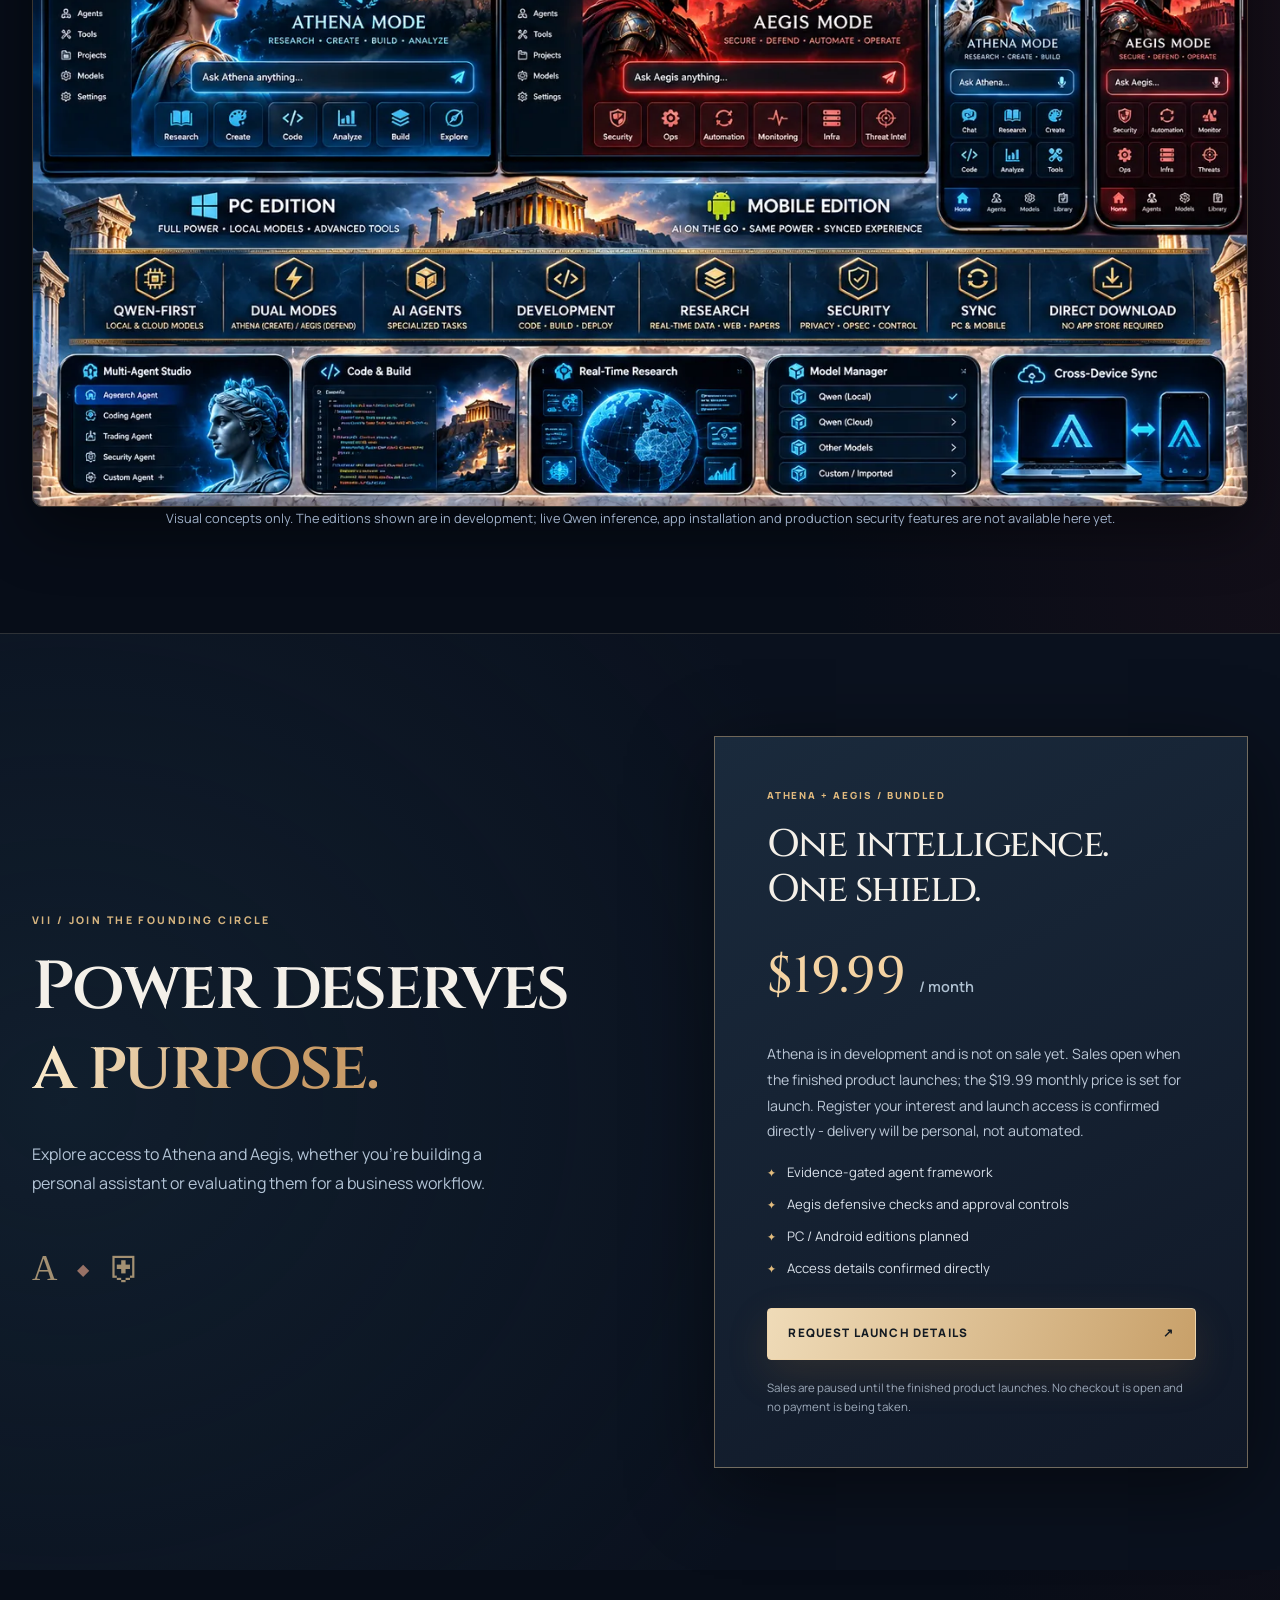
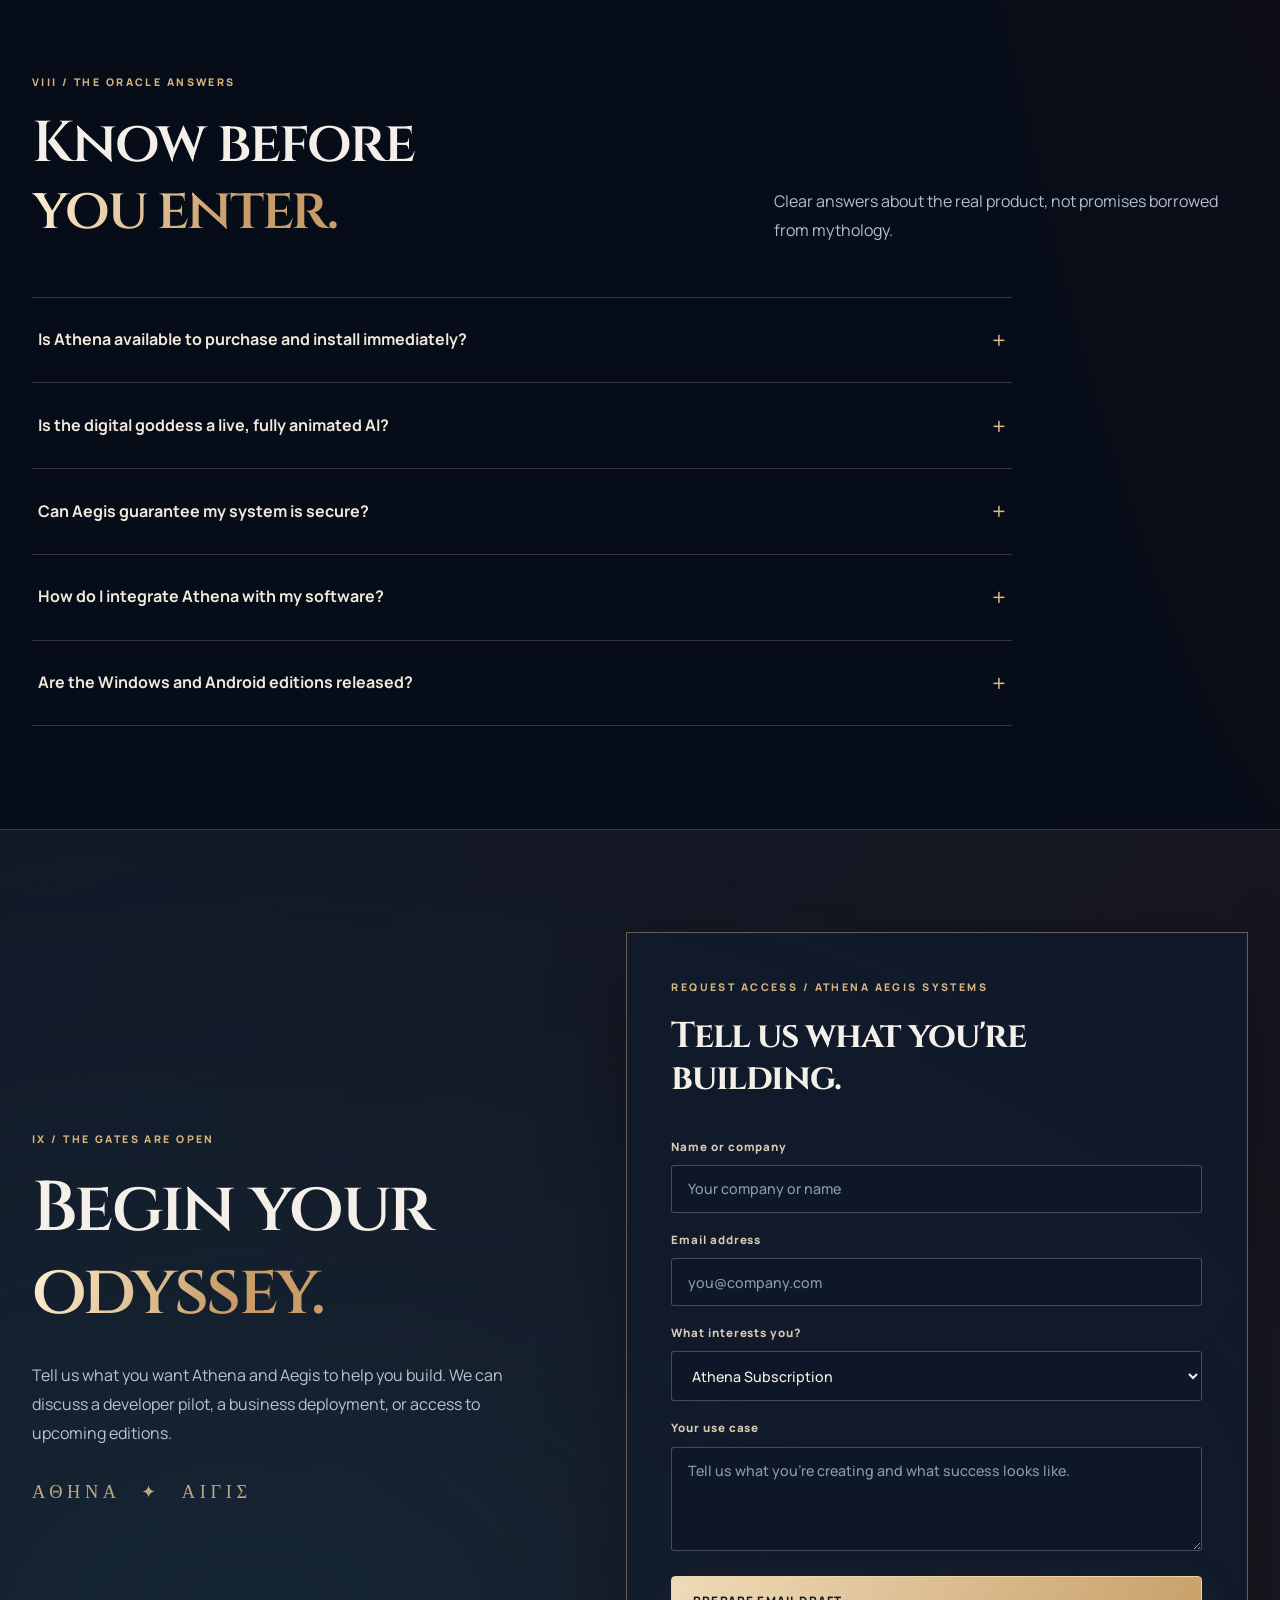
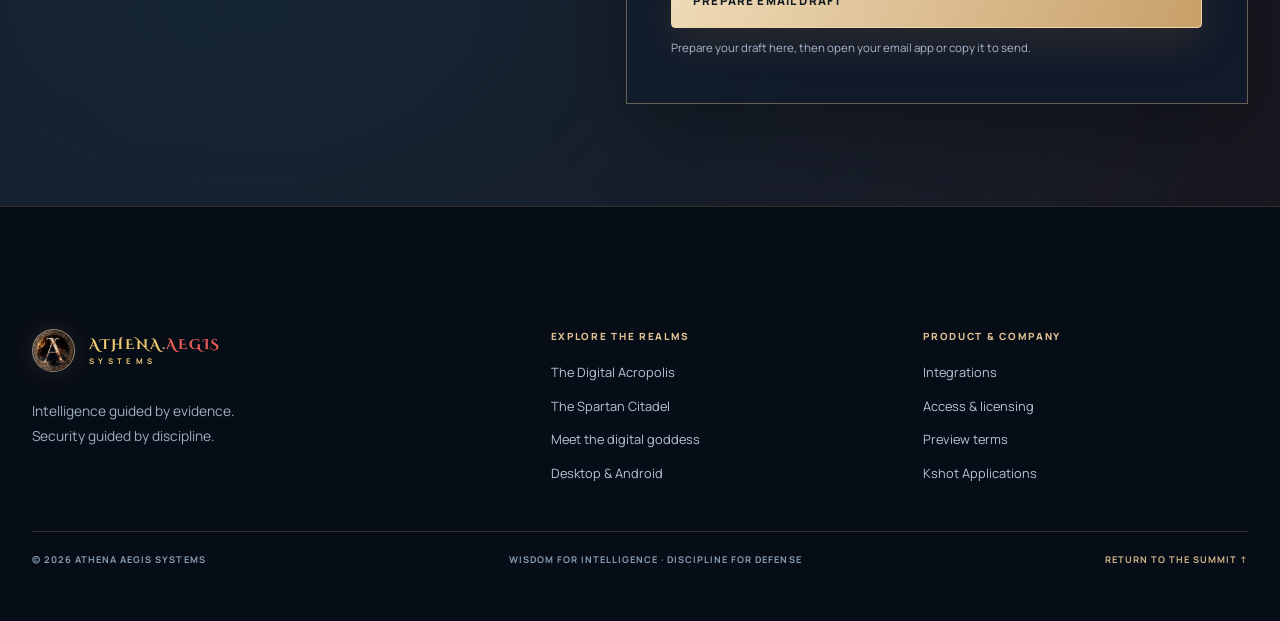
==== commit f20211ea: "Sales paused until the finished product launches (SALES-PAUSE-1): purchase card, FAQ and legal no lo" ====
--- a/index.html
+++ b/index.html
@@ -235,14 +235,14 @@
     <section class="world-section purchase-world" id="pricing" aria-labelledby="access-title">
       <div class="shell purchase-layout">
         <div class="reveal"><p class="world-kicker">VII / JOIN THE FOUNDING CIRCLE</p><h2 id="access-title">Power deserves<br><em>a purpose.</em></h2><p>Explore access to Athena and Aegis, whether you're building a personal assistant or evaluating them for a business workflow.</p><div class="purchase-seal" aria-hidden="true">Α<span>◆</span>⛨</div></div>
-        <div class="purchase-card reveal"><span class="purchase-label">ATHENA + AEGIS / BUNDLED</span><h3>One intelligence.<br>One shield.</h3><p class="purchase-price">$19.99 <small>/ month</small></p><p>Checkout is live through Stripe. Subscribe today and your installation access is confirmed directly after purchase - delivery is personal, not automated.</p><ul><li>Evidence-gated agent framework</li><li>Aegis defensive checks and approval controls</li><li>PC / Android editions planned</li><li>Access details confirmed directly</li></ul><a class="world-button world-button-gold" href="https://buy.stripe.com/fZufZj71r1BzbDHcvt6kg00">Subscribe - $19.99 / month <span aria-hidden="true">↗</span></a><small>Tax calculated at checkout where applicable. Installation access and license terms are confirmed directly after purchase.</small></div>
+        <div class="purchase-card reveal"><span class="purchase-label">ATHENA + AEGIS / BUNDLED</span><h3>One intelligence.<br>One shield.</h3><p class="purchase-price">$19.99 <small>/ month</small></p><p>Athena is in development and is not on sale yet. Sales open when the finished product launches; the $19.99 monthly price is set for launch. Register your interest and launch access is confirmed directly - delivery will be personal, not automated.</p><ul><li>Evidence-gated agent framework</li><li>Aegis defensive checks and approval controls</li><li>PC / Android editions planned</li><li>Access details confirmed directly</li></ul><a class="world-button world-button-gold" href="#contact" data-plan="Athena Subscription">Request launch details <span aria-hidden="true">↗</span></a><small>Sales are paused until the finished product launches. No checkout is open and no payment is being taken.</small></div>
       </div>
     </section>
 
     <section class="world-section shell questions-world" id="faq" aria-labelledby="faq-title">
       <div class="world-section-head reveal"><div><p class="world-kicker">VIII / THE ORACLE ANSWERS</p><h2 id="faq-title">Know before<br><em>you enter.</em></h2></div><p>Clear answers about the real product, not promises borrowed from mythology.</p></div>
       <div class="world-faq reveal">
-        <details><summary>Is Athena available to purchase and install immediately?<span aria-hidden="true">+</span></summary><p>You can subscribe today through the secure Stripe checkout on this page at the owner-selected $19.99 monthly price. The Python framework is in private developer preview, so installation access is confirmed personally after purchase rather than delivered as an instant public download.</p></details>
+        <details><summary>Is Athena available to purchase and install immediately?<span aria-hidden="true">+</span></summary><p>Not yet. Athena is in development and sales are paused until the finished product launches, at the owner-selected $19.99 monthly price. The Python framework is in private developer preview; when sales open, installation access will be confirmed personally rather than delivered as an instant public download.</p></details>
         <details><summary>Is the digital goddess a live, fully animated AI?<span aria-hidden="true">+</span></summary><p>The character is an animated portrait. <a href="./experience.html">Meet Athena</a> offers browser narration and a written transcript. The <a href="./terminal-preview.html#preview-lab-title">app preview</a> also includes prerecorded voice samples for both modes.</p></details>
         <details><summary>Can Aegis guarantee my system is secure?<span aria-hidden="true">+</span></summary><p>No. Aegis is defense in depth: pattern screens, instruction boundaries, action gates and output checks. No security tool should be described as invulnerable or a replacement for architecture and independent testing.</p></details>
         <details><summary>How do I integrate Athena with my software?<span aria-hidden="true">+</span></summary><p>Approved pilots use the private Python package and command-line interface with compatible providers. A public hosted API, automatic deployment, and production integrations are not generally available yet. <a href="./integration.html">Read the developer guide</a>.</p></details>
